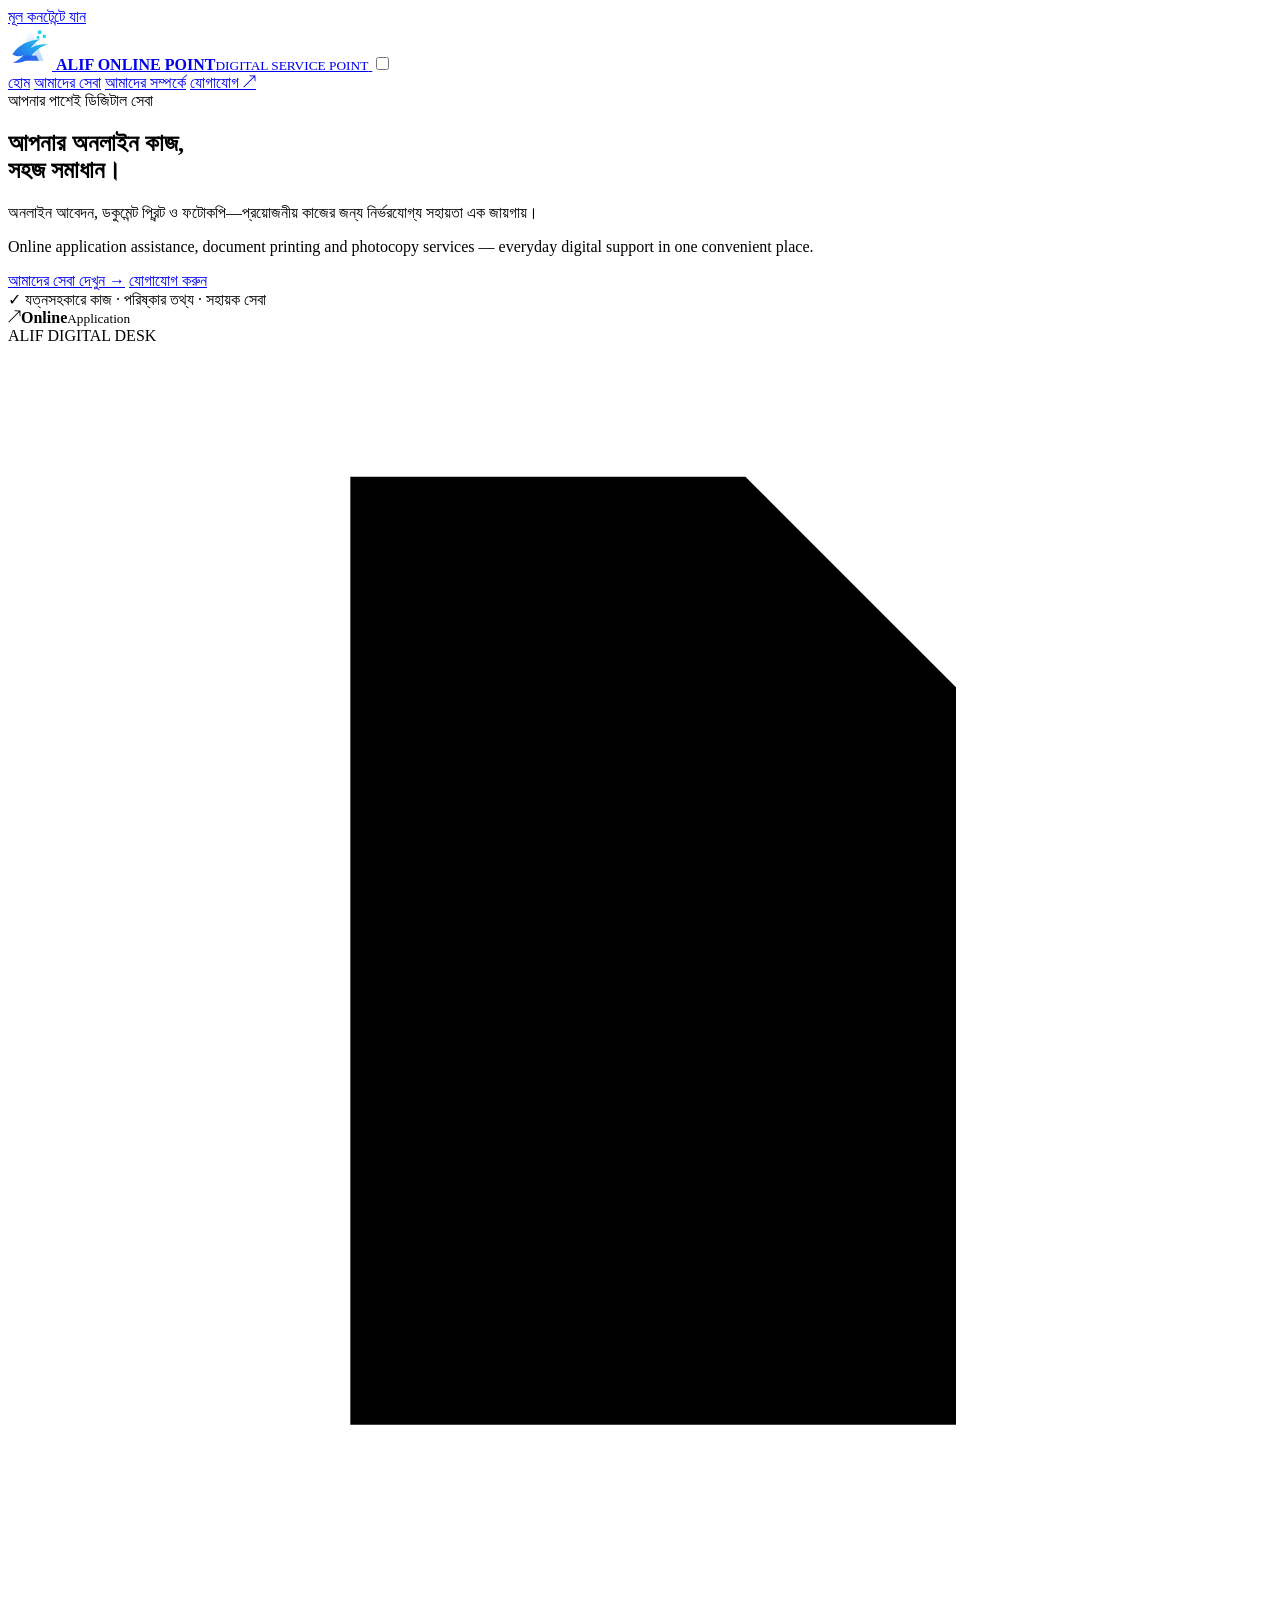
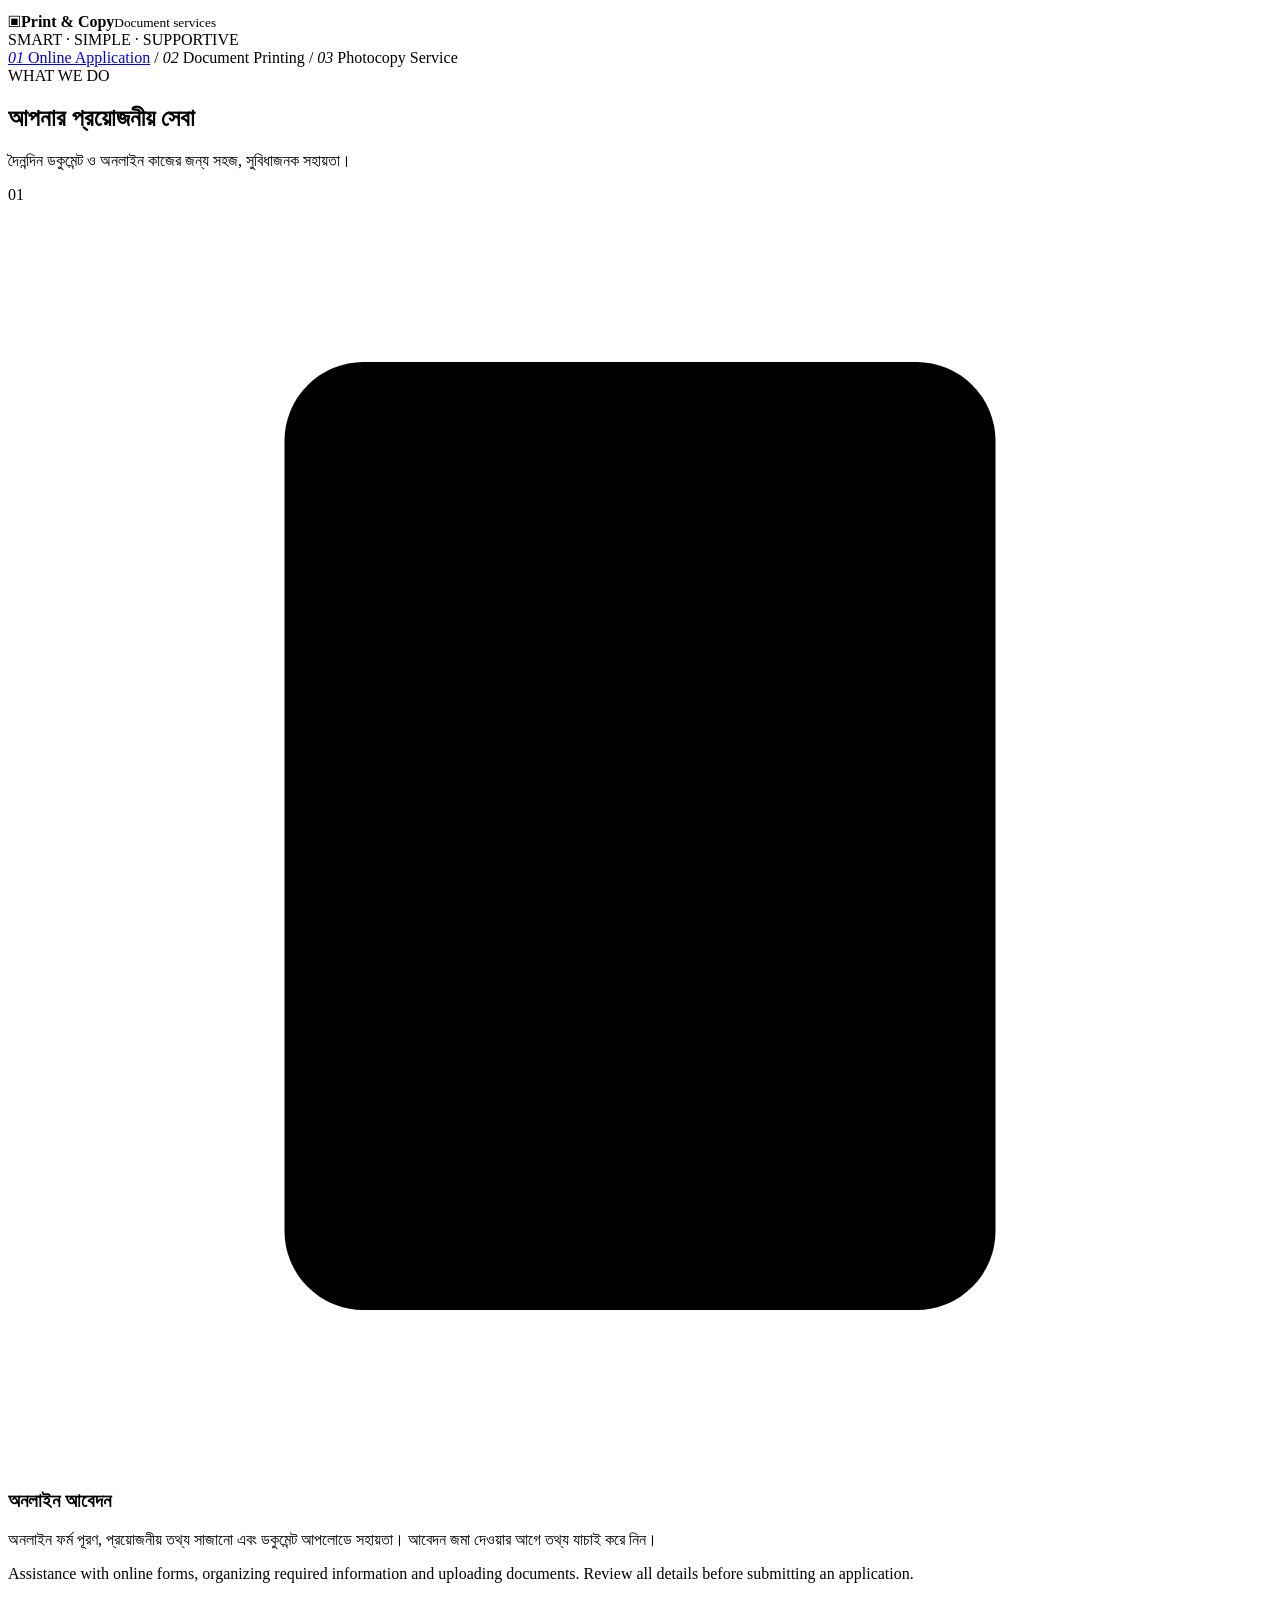
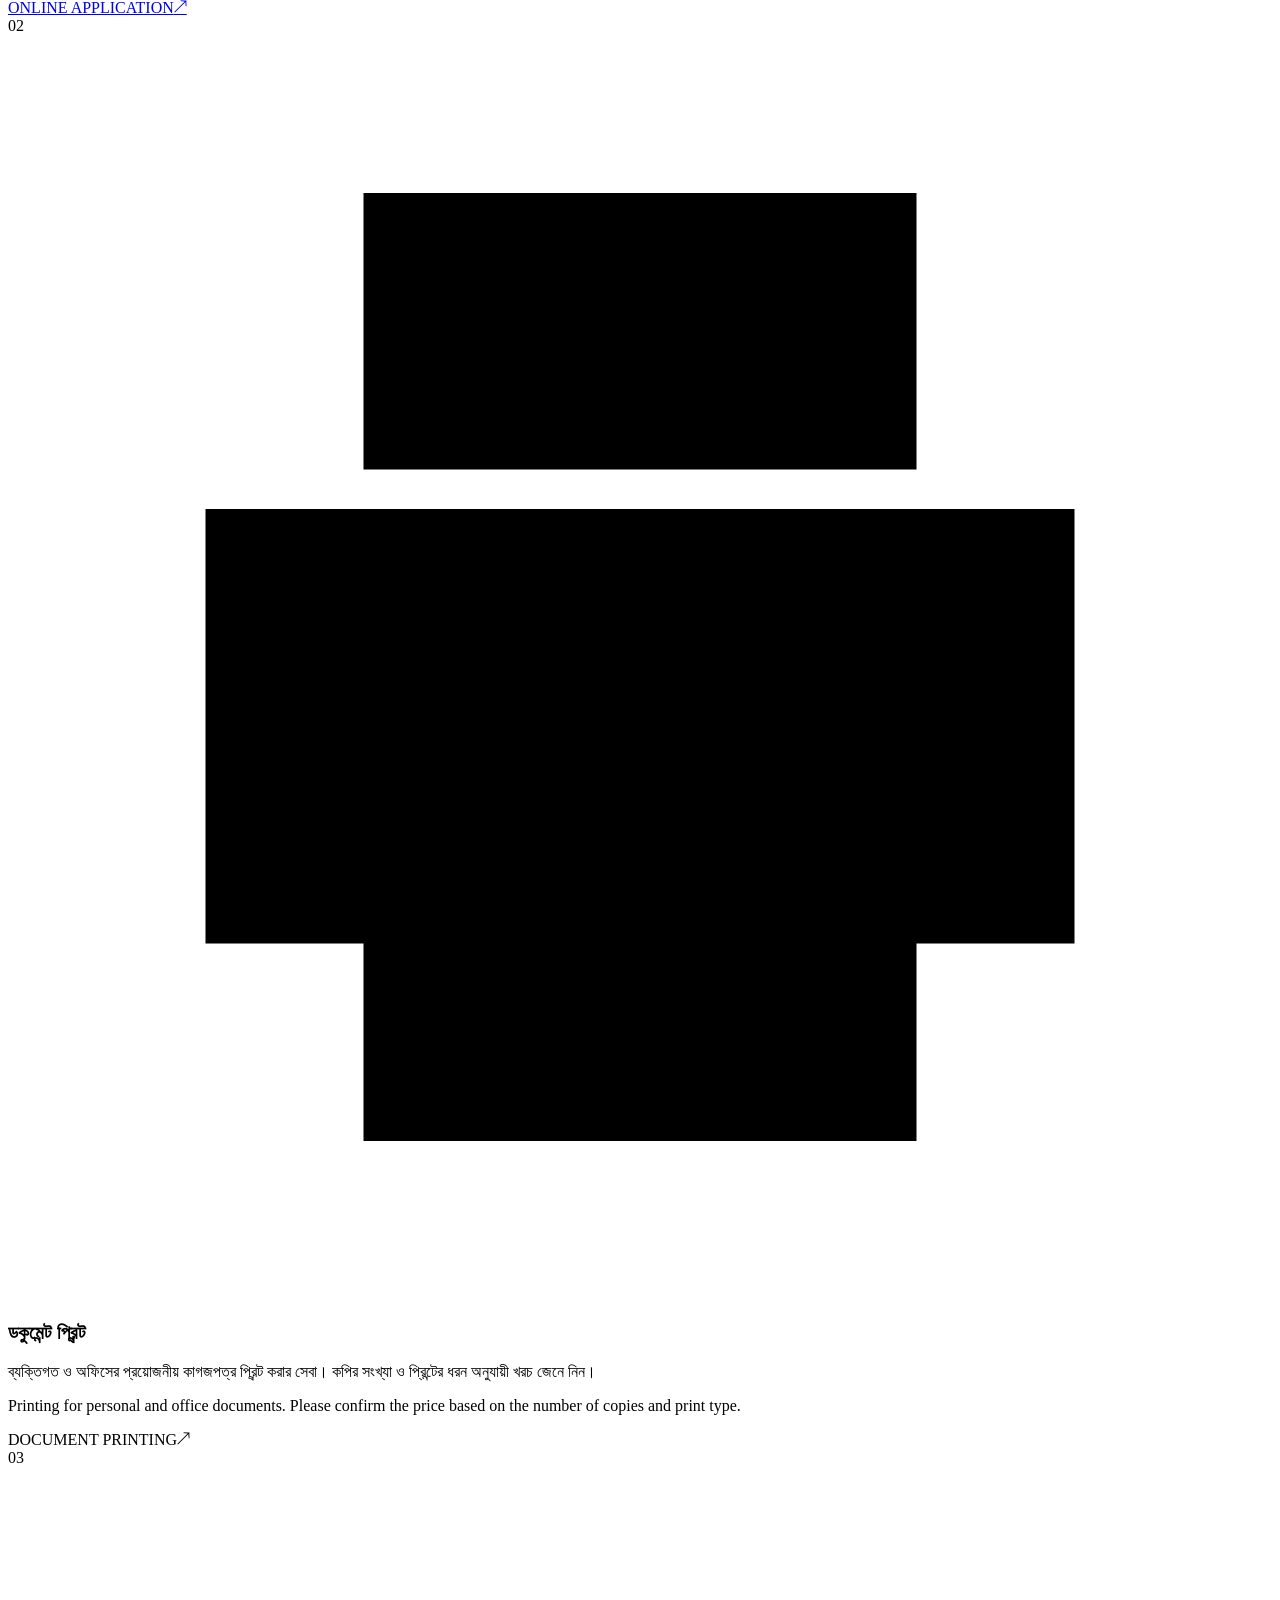
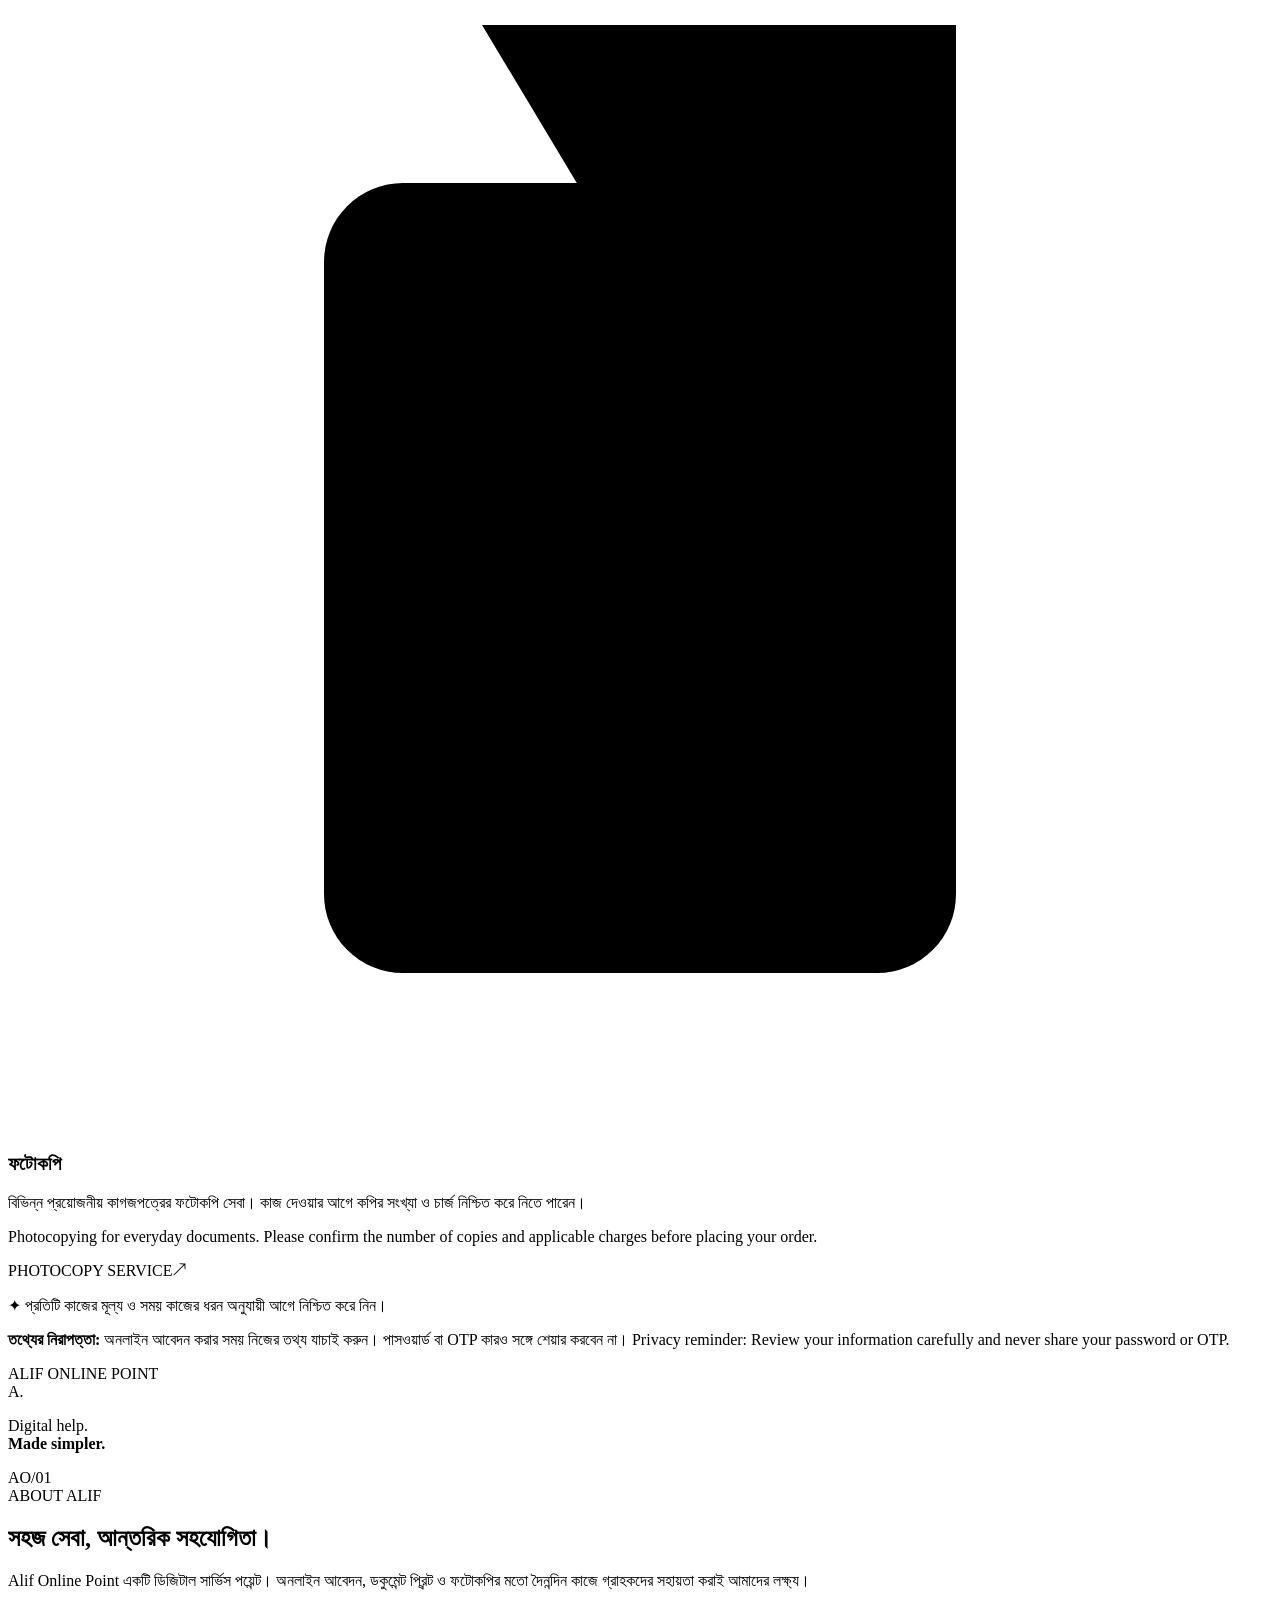
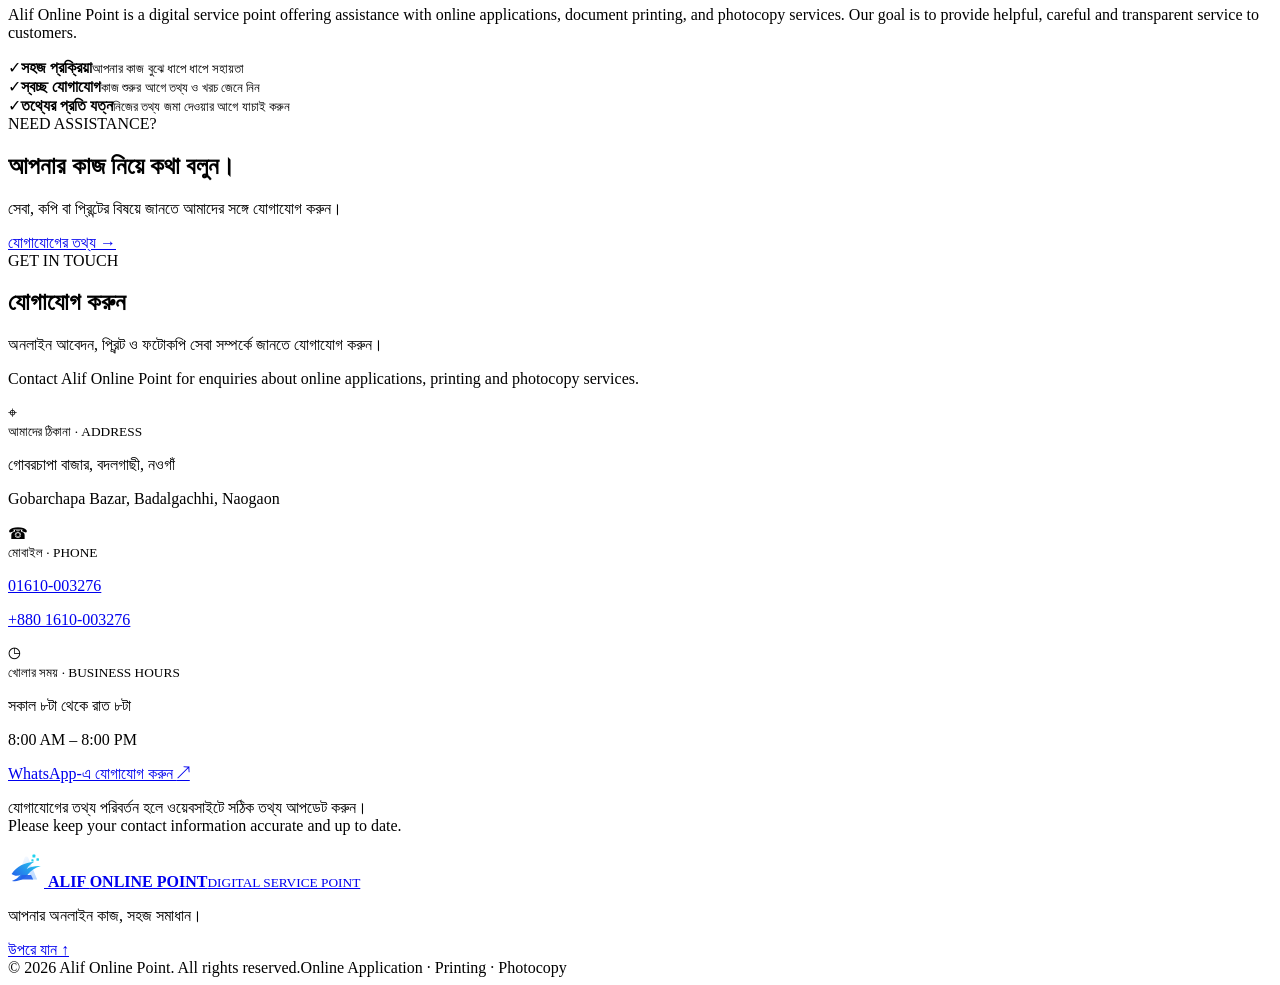
==== index.html @ 51ae9b9a "Add files via upload" ====
<!doctype html>
<html lang="bn">
<head>
  <meta charset="utf-8">
  <meta name="viewport" content="width=device-width, initial-scale=1">
  <meta name="description" content="Alif Online Point — অনলাইন আবেদন, ডকুমেন্ট প্রিন্ট ও ফটোকপি সেবা।">
  <meta name="theme-color" content="#080d18">
  <link rel="icon" href="logo.svg" type="image/svg+xml">
  <title>Alif Online Point | Digital Service Point</title>
  <link rel="preconnect" href="https://fonts.googleapis.com">
  <link rel="preconnect" href="https://fonts.gstatic.com" crossorigin>
  <link href="https://fonts.googleapis.com/css2?family=Inter:wght@400;500;600;700;800&family=Noto+Sans+Bengali:wght@400;500;600;700;800&display=swap" rel="stylesheet">
  <link rel="stylesheet" href="style.css">
</head>
<body>
  <a class="skip-link" href="#main">মূল কনটেন্টে যান</a>

  <header class="site-header">
    <div class="container nav-wrap">
     <a class="brand" href="#home" aria-label="Alif Online Point home">
        <img class="brand-logo" src="logo.svg" alt="" width="44" height="44">
        <span class="brand-copy"><strong>ALIF <span>ONLINE POINT</span></strong><small>DIGITAL SERVICE POINT</small></span>
      </a>

      <input class="menu-toggle" type="checkbox" id="menu-toggle" aria-label="মেনু খুলুন">
      <label class="menu-button" for="menu-toggle" aria-hidden="true"><span></span><span></span><span></span></label>

      <nav class="main-nav" aria-label="প্রধান নেভিগেশন">
        <a href="#home">হোম</a>
        <a href="#services">আমাদের সেবা</a>
        <a href="#about">আমাদের সম্পর্কে</a>
        <a class="nav-contact" href="#contact">যোগাযোগ <span aria-hidden="true">↗</span></a>
      </nav>
    </div>
  </header>

  <main id="main">
    <section class="hero section" id="home">
      <div class="hero-glow hero-glow-one" aria-hidden="true"></div>
      <div class="hero-glow hero-glow-two" aria-hidden="true"></div>
      <div class="container hero-grid">
        <div class="hero-copy">
          <div class="eyebrow"><span class="eyebrow-dot"></span> আপনার পাশেই ডিজিটাল সেবা</div>
          <h1>আপনার অনলাইন কাজ,<br><span>সহজ সমাধান।</span></h1>
          <p class="hero-lead">অনলাইন আবেদন, ডকুমেন্ট প্রিন্ট ও ফটোকপি—প্রয়োজনীয় কাজের জন্য নির্ভরযোগ্য সহায়তা এক জায়গায়।</p>
          <p class="hero-english">Online application assistance, document printing and photocopy services — everyday digital support in one convenient place.</p>
          <div class="hero-actions">
            <a class="button button-primary" href="#services">আমাদের সেবা দেখুন <span aria-hidden="true">→</span></a>
            <a class="button button-secondary" href="#contact">যোগাযোগ করুন</a>
          </div>
          <div class="hero-trust">
            <span class="trust-icon" aria-hidden="true">✓</span>
            <span>যত্নসহকারে কাজ · পরিষ্কার তথ্য · সহায়ক সেবা</span>
          </div>
        </div>

        <div class="hero-art" aria-label="ডিজিটাল সার্ভিসের অলংকারমূলক চিত্র">
          <div class="orbit orbit-one"></div><div class="orbit orbit-two"></div>
          <div class="floating-chip chip-top"><span class="chip-symbol">↗</span><span><b>Online</b><small>Application</small></span></div>
          <div class="service-window">
            <div class="window-top"><div class="window-dots"><i></i><i></i><i></i></div><span>ALIF DIGITAL DESK</span></div>
            <div class="window-body">
              <div class="window-icon"><svg viewBox="0 0 48 48" role="img" aria-label="ডকুমেন্ট আইকন"><path d="M13 5h15l8 8v28H13z"/><path d="M28 5v9h8M19 23h11M19 29h11M19 35h7"/></svg></div>
              <div class="skeleton skeleton-long"></div><div class="skeleton skeleton-mid"></div>
              <div class="window-row"><span></span><span></span><span></span></div>
              <div class="window-button"></div>
            </div>
          </div>
          <div class="floating-chip chip-bottom"><span class="printer-symbol" aria-hidden="true">▣</span><span><b>Print & Copy</b><small>Document services</small></span></div>
          <div class="art-caption"><span class="caption-line"></span><span>SMART · SIMPLE · SUPPORTIVE</span></div>
        </div>
      </div>
      <div class="hero-bottom-line" aria-hidden="true"></div>
    </section>

    <section class="service-strip" aria-label="সেবার সংক্ষিপ্ত তালিকা">
      <div class="container strip-inner">
        <a href="application.html" class="strip-link"><i>01</i> Online Application</a>
        <span class="strip-separator">/</span>
        <span><i>02</i> Document Printing</span>
        <span class="strip-separator">/</span>
        <span><i>03</i> Photocopy Service</span>
      </div>
    </section>

    <section class="section services-section" id="services">
      <div class="container">
        <div class="section-heading">
          <div><span class="section-kicker">WHAT WE DO</span><h2>আপনার প্রয়োজনীয় সেবা</h2></div>
          <p>দৈনন্দিন ডকুমেন্ট ও অনলাইন কাজের জন্য সহজ, সুবিধাজনক সহায়তা।</p>
        </div>
        <div class="service-cards">
          <article class="service-card">
            <div class="card-topline"><span class="service-number">01</span><span class="icon-box" aria-hidden="true"><svg viewBox="0 0 32 32"><rect x="7" y="4" width="18" height="24" rx="2"/><path d="M12 11h8M12 16h8M12 21h5"/></svg></span></div>
            <h3>অনলাইন আবেদন</h3>
            <p>অনলাইন ফর্ম পূরণ, প্রয়োজনীয় তথ্য সাজানো এবং ডকুমেন্ট আপলোডে সহায়তা। আবেদন জমা দেওয়ার আগে তথ্য যাচাই করে নিন।</p>
            <p class="service-en">Assistance with online forms, organizing required information and uploading documents. Review all details before submitting an application.</p>
            <a class="card-footer service-link" href="application.html" aria-label="অনলাইন আবেদন সহায়তার ফর্ম খুলুন"><span>ONLINE APPLICATION</span><span class="arrow">↗</span></a>
          </article>
          <article class="service-card featured-card">
            <div class="card-topline"><span class="service-number">02</span><span class="icon-box" aria-hidden="true"><svg viewBox="0 0 32 32"><path d="M9 11V4h14v7M9 23H5V12h22v11h-4"/><rect x="9" y="19" width="14" height="9"/><path d="M22 15h1"/></svg></span></div>
            <h3>ডকুমেন্ট প্রিন্ট</h3>
            <p>ব্যক্তিগত ও অফিসের প্রয়োজনীয় কাগজপত্র প্রিন্ট করার সেবা। কপির সংখ্যা ও প্রিন্টের ধরন অনুযায়ী খরচ জেনে নিন।</p>
            <p class="service-en">Printing for personal and office documents. Please confirm the price based on the number of copies and print type.</p>
            <div class="card-footer"><span>DOCUMENT PRINTING</span><span class="arrow">↗</span></div>
          </article>
          <article class="service-card">
            <div class="card-topline"><span class="service-number">03</span><span class="icon-box" aria-hidden="true"><svg viewBox="0 0 32 32"><rect x="8" y="8" width="16" height="20" rx="2"/><path d="M12 4h12v20M12 14h8M12 19h8M12 24h4"/></svg></span></div>
            <h3>ফটোকপি</h3>
            <p>বিভিন্ন প্রয়োজনীয় কাগজপত্রের ফটোকপি সেবা। কাজ দেওয়ার আগে কপির সংখ্যা ও চার্জ নিশ্চিত করে নিতে পারেন।</p>
            <p class="service-en">Photocopying for everyday documents. Please confirm the number of copies and applicable charges before placing your order.</p>
            <div class="card-footer"><span>PHOTOCOPY SERVICE</span><span class="arrow">↗</span></div>
          </article>
        </div>
        <p class="service-note"><span aria-hidden="true">✦</span> প্রতিটি কাজের মূল্য ও সময় কাজের ধরন অনুযায়ী আগে নিশ্চিত করে নিন।</p>
        <p class="privacy-note"><strong>তথ্যের নিরাপত্তা:</strong> অনলাইন আবেদন করার সময় নিজের তথ্য যাচাই করুন। পাসওয়ার্ড বা OTP কারও সঙ্গে শেয়ার করবেন না। <span>Privacy reminder: Review your information carefully and never share your password or OTP.</span></p>
      </div>
    </section>

    <section class="about-section section" id="about">
      <div class="container about-grid">
        <div class="about-visual">
          <div class="about-panel">
            <span class="panel-label">ALIF ONLINE POINT</span>
            <div class="big-monogram">A<span>.</span></div>
            <div class="panel-rule"></div>
            <p>Digital help.<br><strong>Made simpler.</strong></p>
            <div class="panel-corner" aria-hidden="true">AO/01</div>
          </div>
          <span class="visual-orb orb-a" aria-hidden="true"></span><span class="visual-orb orb-b" aria-hidden="true"></span>
        </div>
        <div class="about-copy">
          <span class="section-kicker">ABOUT ALIF</span>
          <h2>সহজ সেবা, আন্তরিক সহযোগিতা।</h2>
          <p>Alif Online Point একটি ডিজিটাল সার্ভিস পয়েন্ট। অনলাইন আবেদন, ডকুমেন্ট প্রিন্ট ও ফটোকপির মতো দৈনন্দিন কাজে গ্রাহকদের সহায়তা করাই আমাদের লক্ষ্য।</p>
          <p class="english-copy">Alif Online Point is a digital service point offering assistance with online applications, document printing, and photocopy services. Our goal is to provide helpful, careful and transparent service to customers.</p>
          <div class="value-list">
            <div><span class="check-mark">✓</span><span><b>সহজ প্রক্রিয়া</b><small>আপনার কাজ বুঝে ধাপে ধাপে সহায়তা</small></span></div>
            <div><span class="check-mark">✓</span><span><b>স্বচ্ছ যোগাযোগ</b><small>কাজ শুরুর আগে তথ্য ও খরচ জেনে নিন</small></span></div>
            <div><span class="check-mark">✓</span><span><b>তথ্যের প্রতি যত্ন</b><small>নিজের তথ্য জমা দেওয়ার আগে যাচাই করুন</small></span></div>
          </div>
        </div>
      </div>
    </section>

    <section class="cta-section">
      <div class="container cta-panel">
        <div class="cta-glow" aria-hidden="true"></div>
        <div><span class="section-kicker">NEED ASSISTANCE?</span><h2>আপনার কাজ নিয়ে কথা বলুন।</h2><p>সেবা, কপি বা প্রিন্টের বিষয়ে জানতে আমাদের সঙ্গে যোগাযোগ করুন।</p></div>
        <a class="button button-primary" href="#contact">যোগাযোগের তথ্য <span aria-hidden="true">→</span></a>
      </div>
    </section>

    <section class="section contact-section" id="contact">
      <div class="container contact-grid">
        <div class="contact-intro"><span class="section-kicker">GET IN TOUCH</span><h2>যোগাযোগ করুন</h2><p>অনলাইন আবেদন, প্রিন্ট ও ফটোকপি সেবা সম্পর্কে জানতে যোগাযোগ করুন।</p><p class="english-copy">Contact Alif Online Point for enquiries about online applications, printing and photocopy services.</p><div class="contact-accent"></div></div>
        <div class="contact-details">
          <div class="contact-item"><span class="contact-icon" aria-hidden="true">⌖</span><div><small>আমাদের ঠিকানা · ADDRESS</small><p>গোবরচাপা বাজার, বদলগাছী, নওগাঁ</p><p class="contact-item-en">Gobarchapa Bazar, Badalgachhi, Naogaon</p></div></div>
          <div class="contact-item"><span class="contact-icon" aria-hidden="true">☎</span><div><small>মোবাইল · PHONE</small><p><a href="tel:+8801610003276">01610-003276</a></p><p class="contact-item-en"><a href="tel:+8801610003276">+880 1610-003276</a></p></div></div>
          <div class="contact-item"><span class="contact-icon" aria-hidden="true">◷</span><div><small>খোলার সময় · BUSINESS HOURS</small><p>সকাল ৮টা থেকে রাত ৮টা</p><p class="contact-item-en">8:00 AM – 8:00 PM</p></div></div>
          <a class="button button-primary contact-whatsapp" href="https://wa.me/8801610003276" target="_blank" rel="noopener noreferrer">WhatsApp-এ যোগাযোগ করুন <span aria-hidden="true">↗</span></a>
          <p class="contact-hint">যোগাযোগের তথ্য পরিবর্তন হলে ওয়েবসাইটে সঠিক তথ্য আপডেট করুন।<br>Please keep your contact information accurate and up to date.</p>
        </div>
      </div>
    </section>
  </main>

  <footer class="site-footer">
    <div class="container footer-main">
      <a class="brand footer-brand" href="#home" aria-label="Alif Online Point home">
        <img class="brand-logo" src="logo.svg" alt="" width="36" height="36">
        <span class="brand-copy"><strong>ALIF <span>ONLINE POINT</span></strong><small>DIGITAL SERVICE POINT</small></span>
      </a>
      <p>আপনার অনলাইন কাজ, সহজ সমাধান।</p>
      <a class="back-top" href="#home">উপরে যান ↑</a>
    </div>
    <div class="container footer-bottom"><span>© <span id="year">2026</span> Alif Online Point. All rights reserved.</span><span>Online Application · Printing · Photocopy</span></div>
  </footer>
  <script>document.getElementById("year").textContent = new Date().getFullYear();</script>
</body>
</html>
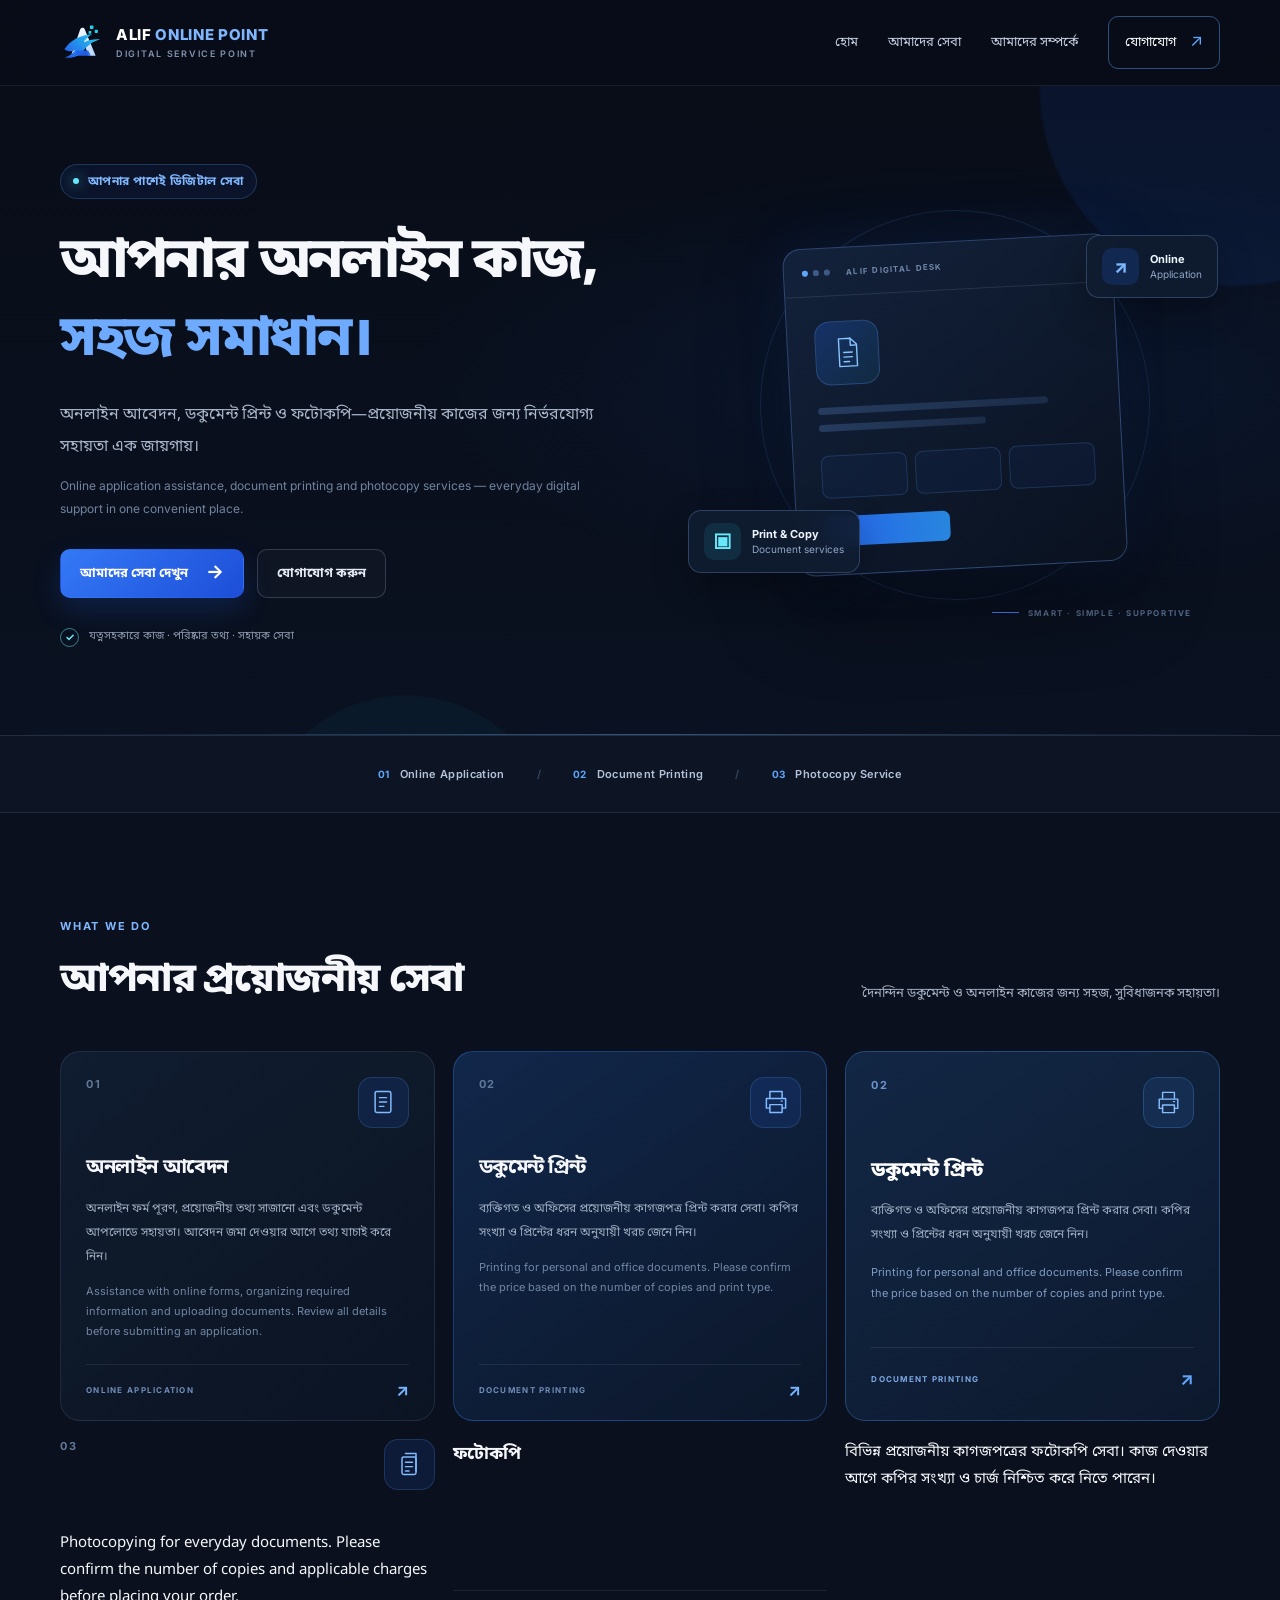
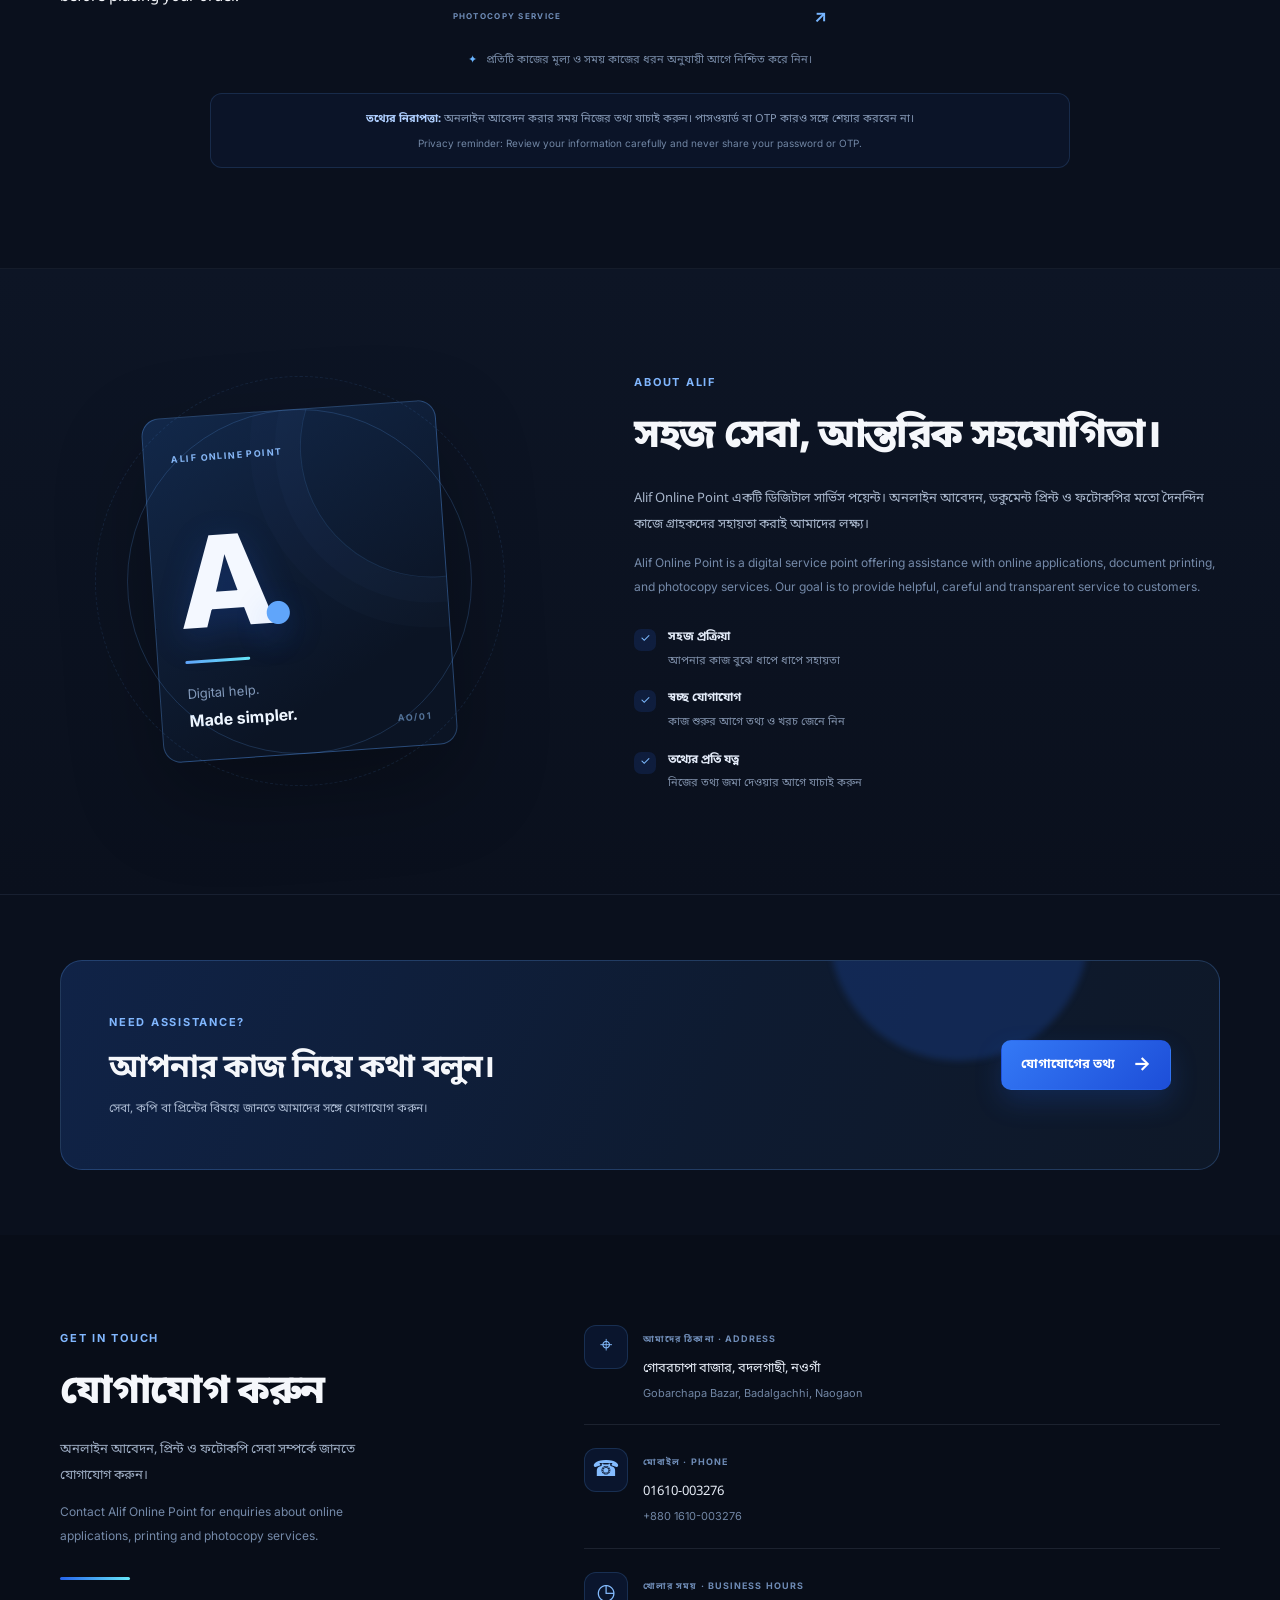
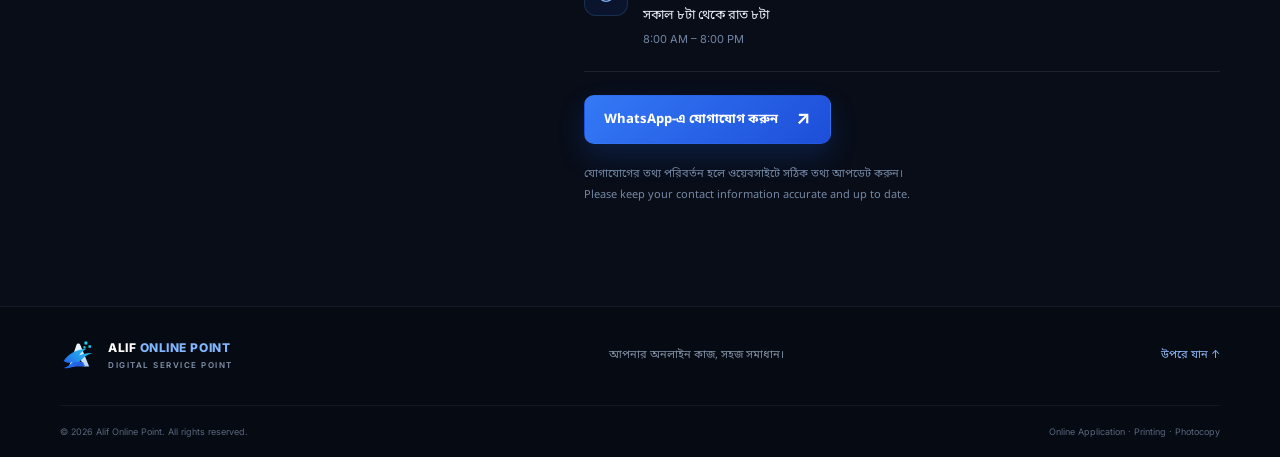
==== commit c4679c03: "Update index.html" ====
--- a/index.html
+++ b/index.html
@@ -104,7 +104,43 @@
             <p class="service-en">Printing for personal and office documents. Please confirm the price based on the number of copies and print type.</p>
             <div class="card-footer"><span>DOCUMENT PRINTING</span><span class="arrow">↗</span></div>
           </article>
-          <article class="service-card">
+          <!-- Document Printing Card -->
+<article class="printing-card">
+
+  <div class="printing-card-top">
+    <span class="printing-number">02</span>
+
+    <span class="printing-icon" aria-hidden="true">
+      <svg viewBox="0 0 32 32">
+        <path d="M9 11V4h14v7"></path>
+        <path d="M9 23H5V12h22v11h-4"></path>
+        <rect x="9" y="19" width="14" height="9"></rect>
+        <path d="M22 15h1"></path>
+      </svg>
+    </span>
+  </div>
+
+  <div class="printing-card-content">
+    <h3>ডকুমেন্ট প্রিন্ট</h3>
+
+    <p class="printing-bangla">
+      ব্যক্তিগত ও অফিসের প্রয়োজনীয় কাগজপত্র প্রিন্ট করার
+      সেবা। কপির সংখ্যা ও প্রিন্টের ধরন অনুযায়ী খরচ জেনে নিন।
+    </p>
+
+    <p class="printing-english">
+      Printing for personal and office documents.
+      Please confirm the price based on the number
+      of copies and print type.
+    </p>
+  </div>
+
+  <a class="printing-card-footer" href="#contact">
+    <span>DOCUMENT PRINTING</span>
+    <span class="printing-arrow" aria-hidden="true">↗</span>
+  </a>
+
+</article>
             <div class="card-topline"><span class="service-number">03</span><span class="icon-box" aria-hidden="true"><svg viewBox="0 0 32 32"><rect x="8" y="8" width="16" height="20" rx="2"/><path d="M12 4h12v20M12 14h8M12 19h8M12 24h4"/></svg></span></div>
             <h3>ফটোকপি</h3>
             <p>বিভিন্ন প্রয়োজনীয় কাগজপত্রের ফটোকপি সেবা। কাজ দেওয়ার আগে কপির সংখ্যা ও চার্জ নিশ্চিত করে নিতে পারেন।</p>
@@ -178,4 +214,4 @@
   </footer>
   <script>document.getElementById("year").textContent = new Date().getFullYear();</script>
 </body>
-</html>+</html>
--- a/style.css
+++ b/style.css
@@ -0,0 +1,423 @@
+:root {
+  --bg: #080d18;
+  --bg-soft: #0d1525;
+  --panel: #101b2e;
+  --panel-light: #13213a;
+  --blue: #2563eb;
+  --blue-light: #60a5fa;
+  --cyan: #67e8f9;
+  --text: #f5f7fb;
+  --muted: #a7b2c6;
+  --line: rgba(148, 163, 184, .17);
+  --font: "Noto Sans Bengali", Inter, system-ui, sans-serif;
+  --radius: 20px;
+}
+
+* { box-sizing: border-box; }
+html { scroll-behavior: smooth; scroll-padding-top: 90px; }
+body { margin: 0; background: var(--bg); color: var(--text); font-family: var(--font); font-size: 15px; line-height: 1.8; -webkit-font-smoothing: antialiased; }
+a { color: inherit; text-decoration: none; }
+button, input { font: inherit; }
+svg { display: block; }
+.container { width: min(1160px, calc(100% - 44px)); margin-inline: auto; }
+.section { padding: 100px 0; }
+.skip-link { position: absolute; left: 12px; top: -50px; z-index: 1000; background: white; color: #111; padding: 8px 12px; border-radius: 8px; }
+.skip-link:focus { top: 12px; }
+
+.site-header { height: 86px; position: sticky; top: 0; z-index: 100; background: rgba(8, 13, 24, .88); backdrop-filter: blur(18px); border-bottom: 1px solid rgba(148, 163, 184, .12); }
+.nav-wrap { height: 100%; display: flex; align-items: center; justify-content: space-between; gap: 25px; }
+.brand { display: inline-flex; align-items: center; gap: 12px; min-width: 0; }
+.brand-mark { width: 43px; height: 43px; border-radius: 13px; display: grid; place-items: center; position: relative; overflow: hidden; background: linear-gradient(145deg, #3b82f6, #1743a8); box-shadow: 0 8px 25px rgba(37, 99, 235, .25); flex: 0 0 auto; }
+.brand-mark span { font: 800 27px/1 Inter, sans-serif; color: white; transform: translateY(-1px); }
+.brand-mark i { position: absolute; width: 34px; height: 3px; background: #8fe9ff; right: -8px; bottom: 9px; transform: rotate(-48deg); }
+.brand-copy { display: grid; line-height: 1.2; gap: 5px; }
+.brand-copy strong { font: 800 15px/1.2 Inter, var(--font); letter-spacing: .045em; color: #fff; white-space: nowrap; }
+.brand-copy strong span { color: #80b7ff; }
+.brand-copy small { color: #8393ad; font: 600 9px/1.2 Inter, sans-serif; letter-spacing: .19em; }
+.main-nav { display: flex; align-items: center; gap: 30px; color: #c5cfdf; font-size: 13px; }
+.main-nav > a:not(.nav-contact) { transition: color .2s ease; }
+.main-nav > a:not(.nav-contact):hover { color: white; }
+.nav-contact { display: inline-flex; align-items: center; gap: 14px; padding: 10px 16px; border: 1px solid rgba(96, 165, 250, .45); border-radius: 10px; color: #fff; transition: background .2s, border-color .2s; }
+.nav-contact:hover { background: rgba(37, 99, 235, .18); border-color: var(--blue-light); }
+.nav-contact span { color: var(--blue-light); font-size: 17px; }
+.menu-toggle, .menu-button { display: none; }
+
+.hero { min-height: 620px; display: flex; align-items: center; position: relative; isolation: isolate; overflow: hidden; padding: 78px 0 88px; background: radial-gradient(ellipse at 78% 45%, rgba(18, 55, 117, .22), transparent 42%), linear-gradient(180deg, #080d18 0%, #0a1120 100%); }
+.hero-grid { display: grid; grid-template-columns: 1.02fr .98fr; align-items: center; gap: 62px; position: relative; z-index: 1; }
+.hero-copy { max-width: 590px; }
+.eyebrow, .section-kicker { display: inline-flex; align-items: center; gap: 9px; color: #81b7ff; font: 700 11px/1.4 Inter, var(--font); letter-spacing: .16em; text-transform: uppercase; }
+.eyebrow { padding: 8px 12px; border-radius: 100px; border: 1px solid rgba(96, 165, 250, .24); background: rgba(37, 99, 235, .08); letter-spacing: .035em; font-size: 12px; }
+.eyebrow-dot { display: inline-block; width: 6px; height: 6px; background: #67e8f9; border-radius: 50%; box-shadow: 0 0 14px rgba(103, 232, 249, .9); }
+h1, h2, h3, p { margin-top: 0; }
+.hero h1 { margin: 25px 0 20px; font-size: clamp(37px, 4.4vw, 59px); line-height: 1.38; letter-spacing: -.04em; font-weight: 800; }
+.hero h1 span { color: #6eabff; }
+.hero-lead { max-width: 560px; font-size: 16px; color: #aab6ca; line-height: 2; margin-bottom: 12px; }
+.hero-english { max-width: 545px; margin: 0 0 28px; color: #71839f; font: 12px/1.9 Inter, var(--font); }
+.hero-actions { display: flex; align-items: center; gap: 13px; flex-wrap: wrap; }
+.button { min-height: 49px; display: inline-flex; align-items: center; justify-content: center; gap: 18px; padding: 12px 19px; border-radius: 10px; font-size: 13px; font-weight: 700; border: 1px solid transparent; transition: transform .2s ease, background .2s ease, border-color .2s ease; }
+.button:hover { transform: translateY(-2px); }
+.button-primary { color: #fff; background: linear-gradient(135deg, #3479f6, #1d4ed8); box-shadow: 0 12px 28px rgba(37, 99, 235, .2); }
+.button-primary:hover { background: linear-gradient(135deg, #4b8cff, #2563eb); }
+.button-primary span { font-size: 19px; line-height: 1; }
+.button-secondary { border-color: rgba(148, 163, 184, .28); background: rgba(255, 255, 255, .025); color: #e5eaf4; }
+.button-secondary:hover { border-color: rgba(96, 165, 250, .65); background: rgba(37, 99, 235, .08); }
+.hero-trust { margin-top: 29px; display: flex; align-items: center; gap: 10px; color: #8e9bb0; font-size: 11px; }
+.trust-icon { display: grid; place-items: center; width: 19px; height: 19px; border: 1px solid rgba(103, 232, 249, .5); border-radius: 50%; color: #67e8f9; font: 700 11px Inter, sans-serif; }
+.hero-glow { position: absolute; z-index: -1; border-radius: 50%; filter: blur(1px); pointer-events: none; }
+.hero-glow-one { width: 390px; height: 390px; right: -150px; top: -190px; background: rgba(37, 99, 235, .1); }
+.hero-glow-two { width: 300px; height: 300px; left: 20%; bottom: -260px; background: rgba(34, 211, 238, .045); }
+
+.hero-art { height: 425px; max-width: 530px; width: 100%; justify-self: end; position: relative; display: grid; place-items: center; }
+.orbit { position: absolute; border-radius: 50%; border: 1px solid rgba(96, 165, 250, .14); transform: rotate(-24deg); }
+.orbit-one { width: 390px; height: 390px; }
+.orbit-two { width: 320px; height: 320px; border-style: dashed; border-color: rgba(103, 232, 249, .15); }
+.service-window { position: relative; z-index: 2; width: min(330px, 74%); overflow: hidden; background: linear-gradient(145deg, rgba(19, 34, 60, .98), rgba(10, 18, 32, .98)); border: 1px solid rgba(115, 166, 255, .32); border-radius: 18px; box-shadow: 0 35px 85px rgba(0, 0, 0, .35), 0 0 55px rgba(37, 99, 235, .1); transform: rotate(-3deg); }
+.window-top { height: 48px; display: flex; align-items: center; gap: 16px; padding: 0 18px; border-bottom: 1px solid var(--line); color: #6f87aa; font: 700 8px Inter, sans-serif; letter-spacing: .16em; }
+.window-dots { display: flex; gap: 5px; }
+.window-dots i { display: block; width: 6px; height: 6px; background: #3e5b87; border-radius: 50%; }
+.window-dots i:first-child { background: #60a5fa; }
+.window-body { padding: 25px 27px 28px; }
+.window-icon { height: 64px; width: 64px; display: grid; place-items: center; border-radius: 15px; background: linear-gradient(135deg, rgba(37, 99, 235, .28), rgba(34, 211, 238, .08)); border: 1px solid rgba(96, 165, 250, .25); margin-bottom: 22px; }
+.window-icon svg { width: 37px; fill: none; stroke: #87c5ff; stroke-linecap: round; stroke-linejoin: round; stroke-width: 1.8; }
+.skeleton { height: 7px; background: linear-gradient(90deg, #263c5f, #1b2c47); border-radius: 12px; margin-bottom: 10px; }
+.skeleton-long { width: 84%; }.skeleton-mid { width: 61%; }
+.window-row { display: flex; gap: 8px; margin-top: 24px; }
+.window-row span { width: 32%; height: 43px; border: 1px solid rgba(96, 165, 250, .19); border-radius: 8px; background: rgba(37, 99, 235, .06); }
+.window-button { margin-top: 18px; height: 30px; width: 46%; border-radius: 7px; background: linear-gradient(90deg, #2563eb, #2786de); }
+.floating-chip { position: absolute; z-index: 3; display: flex; align-items: center; gap: 11px; padding: 12px 15px; border-radius: 13px; border: 1px solid rgba(125, 166, 234, .28); background: rgba(16, 28, 48, .91); backdrop-filter: blur(12px); box-shadow: 0 15px 36px rgba(0, 0, 0, .25); }
+.floating-chip b, .floating-chip small { display: block; }
+.floating-chip b { color: #edf5ff; font: 700 11px/1.5 Inter, sans-serif; }
+.floating-chip small { color: #91a6c7; font: 10px/1.5 Inter, sans-serif; }
+.chip-top { top: 42px; right: 2px; }.chip-bottom { bottom: 45px; left: -2px; }
+.chip-symbol, .printer-symbol { display: grid; place-items: center; width: 37px; height: 37px; border-radius: 10px; background: rgba(37, 99, 235, .18); color: #7cb8ff; font: 800 18px Inter, sans-serif; }
+.printer-symbol { color: #68e8f9; background: rgba(34, 211, 238, .1); font-size: 21px; }
+.art-caption { position: absolute; bottom: 0; right: 28px; display: flex; align-items: center; gap: 9px; color: #546987; font: 700 8px Inter, sans-serif; letter-spacing: .2em; }
+.caption-line { width: 27px; height: 1px; background: #367fe7; }
+.hero-bottom-line { position: absolute; bottom: 0; width: 100%; height: 1px; background: linear-gradient(90deg, transparent, rgba(96, 165, 250, .45), transparent); }
+
+.service-strip { background: #0d1525; border-bottom: 1px solid var(--line); border-top: 1px solid var(--line); }
+.strip-inner { min-height: 76px; display: flex; align-items: center; justify-content: center; gap: 32px; flex-wrap: wrap; color: #b4c2d8; font: 600 11px Inter, var(--font); letter-spacing: .03em; }
+.strip-inner span:not(.strip-separator) { display: inline-flex; align-items: center; gap: 10px; }
+.strip-inner i { color: #60a5fa; font: 700 10px Inter, sans-serif; }
+.strip-separator { color: #354761; }
+
+.services-section { background: #0a101d; }
+.section-heading { display: flex; align-items: end; justify-content: space-between; gap: 35px; margin-bottom: 41px; }
+.section-heading h2, .about-copy h2, .contact-intro h2 { font-size: clamp(28px, 3.2vw, 40px); line-height: 1.45; letter-spacing: -.035em; margin: 12px 0 0; font-weight: 800; }
+.section-heading > p { max-width: 380px; color: var(--muted); margin: 0 0 5px; font-size: 13px; }
+.service-cards { display: grid; grid-template-columns: repeat(3, 1fr); gap: 18px; }
+.service-card { min-height: 326px; display: flex; flex-direction: column; padding: 25px 25px 20px; border: 1px solid rgba(148, 163, 184, .15); border-radius: var(--radius); background: linear-gradient(145deg, rgba(17, 29, 49, .92), rgba(12, 21, 36, .96)); transition: transform .25s ease, border-color .25s ease, box-shadow .25s ease; }
+.service-card:hover { transform: translateY(-5px); border-color: rgba(96, 165, 250, .45); box-shadow: 0 20px 45px rgba(0, 0, 0, .16); }
+.featured-card { background: linear-gradient(145deg, rgba(22, 54, 103, .62), rgba(12, 23, 42, .98)); border-color: rgba(59, 130, 246, .35); }
+.card-topline { display: flex; align-items: flex-start; justify-content: space-between; margin-bottom: 22px; }
+.service-number { color: #617897; font: 700 11px Inter, sans-serif; letter-spacing: .15em; }
+.icon-box { width: 51px; height: 51px; display: grid; place-items: center; border-radius: 14px; background: rgba(37, 99, 235, .14); border: 1px solid rgba(96, 165, 250, .19); }
+.icon-box svg { width: 28px; fill: none; stroke: #81bbff; stroke-width: 1.7; stroke-linecap: round; stroke-linejoin: round; }
+.service-card h3 { font-size: 20px; margin: 0 0 11px; letter-spacing: -.02em; }
+.service-card p { font-size: 12px; color: #9eacc1; line-height: 2; margin-bottom: 13px; }
+.service-card .service-en { color: #7186a4; font: 11px/1.8 Inter, var(--font); margin-top: 0; margin-bottom: 21px; }
+.card-footer { margin-top: auto; display: flex; align-items: center; justify-content: space-between; padding-top: 15px; border-top: 1px solid rgba(148, 163, 184, .12); color: #6f8db8; font: 700 8px Inter, sans-serif; letter-spacing: .16em; }
+.arrow { color: #77b5ff; font-size: 17px; letter-spacing: normal; }
+.service-note { margin: 25px 0 0; text-align: center; color: #788ba7; font-size: 11px; }
+.service-note span { color: #69b4ff; margin-right: 6px; }
+.privacy-note { max-width: 860px; margin: 22px auto 0; padding: 15px 18px; border: 1px solid rgba(96, 165, 250, .16); border-radius: 12px; background: rgba(37, 99, 235, .055); color: #879ab7; font-size: 11px; line-height: 1.9; text-align: center; }
+.privacy-note strong { color: #afcfff; }
+.privacy-note span { display: block; margin-top: 4px; color: #7186a4; font: 10px/1.8 Inter, var(--font); }
+
+.about-section { background: linear-gradient(180deg, #0d1525, #0a101d); border-top: 1px solid rgba(148, 163, 184, .08); border-bottom: 1px solid rgba(148, 163, 184, .08); }
+.about-grid { display: grid; grid-template-columns: .9fr 1.1fr; align-items: center; gap: 95px; }
+.about-visual { min-height: 425px; position: relative; display: grid; place-items: center; }
+.about-panel { width: 295px; height: 345px; position: relative; overflow: hidden; padding: 27px; border-radius: 18px; border: 1px solid rgba(96, 165, 250, .32); background: linear-gradient(150deg, #12284a, #0b1424 75%); box-shadow: 0 35px 90px rgba(0, 0, 0, .28); transform: rotate(-4deg); }
+.about-panel::before { content: ""; position: absolute; width: 260px; height: 260px; border: 1px solid rgba(96, 165, 250, .15); border-radius: 50%; right: -125px; top: -85px; box-shadow: 0 0 0 25px rgba(96, 165, 250, .025), 0 0 0 50px rgba(96, 165, 250, .02); }
+.panel-label { position: relative; color: #87b8f8; font: 700 9px Inter, sans-serif; letter-spacing: .16em; }
+.big-monogram { position: relative; margin-top: 52px; font: 800 126px/.95 Inter, sans-serif; letter-spacing: -.1em; color: #f4f8ff; text-shadow: 0 10px 35px rgba(37, 99, 235, .25); }
+.big-monogram span { color: #60a5fa; }
+.panel-rule { width: 65px; height: 3px; margin-top: 17px; background: linear-gradient(90deg, #60a5fa, #67e8f9); border-radius: 5px; }
+.about-panel p { position: relative; margin-top: 18px; color: #8299ba; font: 13px/1.9 Inter, sans-serif; }
+.about-panel p strong { color: #eef6ff; font-size: 16px; }
+.panel-corner { position: absolute; right: 24px; bottom: 23px; color: #547398; font: 700 9px Inter, sans-serif; letter-spacing: .14em; }
+.visual-orb { position: absolute; border-radius: 50%; border: 1px solid rgba(96, 165, 250, .2); }
+.orb-a { width: 345px; height: 345px; }
+.orb-b { width: 410px; height: 410px; border-style: dashed; border-color: rgba(96, 165, 250, .11); }
+.about-copy h2 { max-width: 560px; margin-bottom: 20px; }
+.about-copy > p { color: #a7b5ca; line-height: 2.05; font-size: 13px; }
+.about-copy .english-copy { color: #7489a8; font: 12px/2 Inter, var(--font); margin-top: -1px; }
+.value-list { margin-top: 28px; display: grid; gap: 17px; }
+.value-list > div { display: flex; align-items: flex-start; gap: 12px; }
+.check-mark { width: 22px; height: 22px; margin-top: 2px; flex: 0 0 auto; display: grid; place-items: center; border-radius: 7px; color: #7dbaff; background: rgba(37, 99, 235, .15); font-size: 12px; }
+.value-list b, .value-list small { display: block; }
+.value-list b { font-size: 12px; color: #e3ebf8; font-weight: 700; }
+.value-list small { font-size: 11px; color: #8091ab; margin-top: 3px; }
+
+.cta-section { background: #0a101d; padding: 65px 0; }
+.cta-panel { min-height: 210px; position: relative; overflow: hidden; display: flex; align-items: center; justify-content: space-between; gap: 30px; padding: 43px 48px; border: 1px solid rgba(96, 165, 250, .24); border-radius: 22px; background: linear-gradient(112deg, #102347 0%, #0e1b31 56%, #0e1828 100%); }
+.cta-glow { position: absolute; width: 260px; height: 260px; right: 130px; top: -160px; border-radius: 50%; background: rgba(37, 99, 235, .2); filter: blur(3px); }
+.cta-panel > div:not(.cta-glow), .cta-panel > a { position: relative; }
+.cta-panel h2 { font-size: clamp(23px, 3vw, 32px); line-height: 1.5; margin: 9px 0 6px; letter-spacing: -.03em; }
+.cta-panel p { color: #a7b6ce; margin: 0; font-size: 12px; }
+.cta-panel .button { flex: 0 0 auto; }
+
+.contact-section { background: #080d18; padding: 90px 0 100px; }
+.contact-grid { display: grid; grid-template-columns: .8fr 1.2fr; gap: 100px; }
+.contact-intro h2 { margin-bottom: 15px; }
+.contact-intro p { max-width: 340px; font-size: 13px; color: #9baac0; line-height: 2; }
+.contact-accent { width: 70px; height: 3px; margin-top: 29px; border-radius: 3px; background: linear-gradient(90deg, #2563eb, #67e8f9); }
+.contact-details { display: grid; gap: 23px; }
+.contact-item { display: flex; align-items: flex-start; gap: 15px; padding-bottom: 21px; border-bottom: 1px solid rgba(148, 163, 184, .14); }
+.contact-icon { width: 44px; height: 44px; display: grid; place-items: center; border: 1px solid rgba(96, 165, 250, .18); border-radius: 12px; background: rgba(37, 99, 235, .1); color: #84bcff; font-size: 22px; flex: 0 0 auto; }
+.contact-item small { font: 700 9px Inter, var(--font); letter-spacing: .12em; color: #6e8bb5; }
+.contact-item p { margin: 5px 0 0; color: #e5ebf5; font-size: 13px; overflow-wrap: anywhere; }
+.contact-item .contact-item-en { color: #7186a4; font: 11px/1.8 Inter, var(--font); margin-top: 3px; }
+.contact-hint { color: #7588a4; font-size: 11px; line-height: 1.9; margin: -3px 0 0; }
+.contact-intro .english-copy { color: #7489a8; font: 12px/2 Inter, var(--font); margin-top: -2px; }
+
+.site-footer { background: #060a12; border-top: 1px solid rgba(148, 163, 184, .12); }
+.footer-main { min-height: 98px; display: flex; align-items: center; justify-content: space-between; gap: 22px; }
+.footer-brand .brand-mark { width: 36px; height: 36px; border-radius: 10px; }
+.footer-brand .brand-mark span { font-size: 23px; }
+.footer-brand .brand-copy strong { font-size: 12px; }
+.footer-brand .brand-copy small { font-size: 8px; }
+.footer-main > p { color: #8391a7; font-size: 11px; margin: 0; }
+.back-top { color: #8dbdff; font-size: 11px; }
+.footer-bottom { min-height: 52px; display: flex; align-items: center; justify-content: space-between; gap: 15px; border-top: 1px solid rgba(148, 163, 184, .09); color: #58677f; font: 9px Inter, var(--font); }
+
+@media (max-width: 980px) {
+  .container { width: min(100% - 36px, 820px); }
+  .main-nav { gap: 18px; }
+  .hero-grid { grid-template-columns: 1fr .86fr; gap: 22px; }
+  .hero-art { transform: scale(.9); transform-origin: center right; margin-left: -25px; }
+  .hero h1 { font-size: clamp(34px, 5vw, 48px); }
+  .about-grid { gap: 48px; }
+  .contact-grid { gap: 55px; }
+}
+@media (max-width: 760px) {
+  .site-header { height: 74px; }
+  .container { width: calc(100% - 34px); }
+  .brand-mark { width: 39px; height: 39px; }
+  .brand-copy strong { font-size: 13px; }
+  .brand-copy small { font-size: 8px; }
+  .menu-button { display: flex; width: 42px; height: 42px; border: 1px solid rgba(148, 163, 184, .2); border-radius: 10px; align-items: center; justify-content: center; flex-direction: column; gap: 5px; cursor: pointer; }
+  .menu-button span { width: 17px; height: 2px; background: #eaf1fc; border-radius: 2px; }
+  .main-nav { display: none; position: absolute; top: 73px; left: 0; right: 0; padding: 18px 22px 22px; flex-direction: column; align-items: stretch; gap: 0; background: rgba(8, 13, 24, .98); border-bottom: 1px solid var(--line); box-shadow: 0 15px 30px rgba(0,0,0,.22); }
+  .main-nav a { padding: 12px 4px; }
+  .main-nav .nav-contact { justify-content: space-between; margin-top: 8px; padding: 10px 13px; }
+  .menu-toggle:checked ~ .main-nav { display: flex; }
+  .menu-toggle:focus-visible + .menu-button { outline: 2px solid var(--blue-light); outline-offset: 3px; }
+  .menu-toggle { position: absolute; opacity: 0; width: 1px; height: 1px; }
+  .section { padding: 72px 0; }
+  .hero { min-height: auto; padding: 58px 0 66px; }
+  .hero-grid { display: flex; flex-direction: column; align-items: stretch; gap: 24px; }
+  .hero-copy { max-width: 100%; }
+  .hero h1 { margin-top: 21px; font-size: clamp(34px, 9vw, 48px); }
+  .hero-lead { font-size: 14px; }
+  .hero-english { font-size: 11px; margin-bottom: 24px; }
+  .hero-art { height: 330px; max-width: 490px; transform: none; margin: 0 auto; align-self: center; }
+  .orbit-one { width: 300px; height: 300px; }.orbit-two { width: 245px; height: 245px; }
+  .service-window { width: 260px; }
+  .window-top { height: 39px; }.window-body { padding: 19px 21px 22px; }.window-icon { height: 52px; width: 52px; margin-bottom: 16px; }.window-icon svg { width: 31px; }
+  .window-row { margin-top: 18px; }.window-row span { height: 34px; }
+  .chip-top { top: 18px; right: 0; }.chip-bottom { bottom: 28px; left: 0; }
+  .floating-chip { padding: 9px 10px; gap: 8px; }.chip-symbol, .printer-symbol { width: 31px; height: 31px; }
+  .art-caption { right: 8px; bottom: 0; font-size: 7px; }
+  .strip-inner { min-height: auto; padding: 18px 0; gap: 10px 16px; justify-content: flex-start; font-size: 10px; }
+  .strip-separator { display: none; }
+  .section-heading { display: block; margin-bottom: 28px; }
+  .section-heading > p { margin-top: 13px; }
+  .service-cards { grid-template-columns: 1fr; gap: 13px; }
+  .service-card { min-height: auto; padding: 22px; }
+  .card-topline { margin-bottom: 16px; }.service-card p { margin-bottom: 10px; }
+  .service-card .service-en { margin-bottom: 19px; }
+  .about-grid { grid-template-columns: 1fr; gap: 35px; }
+  .about-visual { min-height: 365px; order: 2; }
+  .about-copy { order: 1; }
+  .about-panel { transform: rotate(-3deg) scale(.92); }
+  .orb-a { width: 300px; height: 300px; }.orb-b { width: 350px; height: 350px; }
+  .cta-section { padding: 28px 0; }
+  .cta-panel { align-items: flex-start; flex-direction: column; padding: 30px 24px; gap: 22px; }
+  .cta-panel .button { width: 100%; }
+  .contact-grid { grid-template-columns: 1fr; gap: 33px; }
+  .contact-section { padding: 72px 0; }
+  .footer-main { align-items: flex-start; flex-wrap: wrap; padding: 23px 0; }
+  .footer-main > p { order: 3; width: 100%; }
+  .footer-bottom { padding: 15px 0; align-items: flex-start; flex-direction: column; gap: 6px; line-height: 1.7; }
+}
+@media (max-width: 380px) {
+  .brand-copy strong { font-size: 11px; }
+  .brand-copy small { letter-spacing: .12em; }
+  .hero-actions { align-items: stretch; flex-direction: column; }
+  .hero-actions .button { width: 100%; }
+  .hero-art { transform: scale(.91); transform-origin: center; width: 110%; margin-left: -5%; margin-right: -5%; }
+  .hero-trust { align-items: flex-start; }
+}
+@media (prefers-reduced-motion: reduce) {
+  *, *::before, *::after { scroll-behavior: auto !important; transition-duration: .01ms !important; animation-duration: .01ms !important; animation-iteration-count: 1 !important; }
+}
+
+/* Clickable links for the Online Application service */
+.strip-link {
+  display: inline-flex;
+  align-items: center;
+  gap: 10px;
+  color: inherit;
+  text-decoration: none;
+  cursor: pointer;
+  transition: color .2s ease;
+}
+.strip-link:hover, .strip-link:focus-visible { color: #60a5fa; }
+.service-link {
+  text-decoration: none;
+  cursor: pointer;
+  transition: color .2s ease, border-color .2s ease;
+}
+.service-link:hover, .service-link:focus-visible { color: #93c5fd; }
+.brand-logo {
+  display: block;
+  width: 44px;
+  height: 44px;
+  object-fit: contain;
+  flex: 0 0 auto;
+}
+.footer-brand .brand-logo {
+  width: 36px;
+  height: 36px;
+}
+.contact-whatsapp {
+  justify-self: start;
+  width: fit-content;
+  max-width: 100%;
+}
+.strip-link:focus-visible,
+.service-link:focus-visible,
+.brand:focus-visible,
+.main-nav a:focus-visible,
+.back-top:focus-visible {
+  outline: 2px solid #60a5fa;
+  outline-offset: 4px;
+}
+@media (max-width: 600px) {
+  .brand-logo { width: 39px; height: 39px; }
+  .footer-brand .brand-logo { width: 36px; height: 36px; }
+  .brand-copy strong { font-size: 12px; }
+  .brand-copy small { letter-spacing: .1em; }
+  .contact-whatsapp { width: 100%; }
+}
+/* Document Printing Card */
+
+.printing-card {
+  min-height: 370px;
+  display: flex;
+  flex-direction: column;
+  padding: 25px;
+  border: 1px solid #244879;
+  border-radius: 20px;
+  background: linear-gradient(
+    145deg,
+    #122745 0%,
+    #0d192d 100%
+  );
+  color: #f5f7fb;
+  transition: transform 0.25s ease,
+              border-color 0.25s ease,
+              box-shadow 0.25s ease;
+}
+
+.printing-card:hover {
+  transform: translateY(-4px);
+  border-color: #60a5fa;
+  box-shadow: 0 16px 35px rgba(0, 0, 0, 0.2);
+}
+
+.printing-card-top {
+  display: flex;
+  align-items: flex-start;
+  justify-content: space-between;
+  margin-bottom: 27px;
+}
+
+.printing-number {
+  color: #6d94ca;
+  font: 700 11px/1.5 Inter, sans-serif;
+  letter-spacing: 0.15em;
+}
+
+.printing-icon {
+  width: 51px;
+  height: 51px;
+  display: grid;
+  place-items: center;
+  border: 1px solid #254b7c;
+  border-radius: 14px;
+  background: #142d50;
+}
+
+.printing-icon svg {
+  width: 27px;
+  height: 27px;
+  fill: none;
+  stroke: #86bdff;
+  stroke-width: 1.7;
+  stroke-linecap: round;
+  stroke-linejoin: round;
+}
+
+.printing-card-content h3 {
+  margin: 0 0 12px;
+  color: #ffffff;
+  font-family: "Noto Sans Bengali", sans-serif;
+  font-size: 20px;
+  font-weight: 800;
+  line-height: 1.6;
+}
+
+.printing-bangla {
+  margin: 0 0 15px;
+  color: #9eacc1;
+  font-family: "Noto Sans Bengali", sans-serif;
+  font-size: 12px;
+  line-height: 2;
+}
+
+.printing-english {
+  margin: 0 0 22px;
+  color: #7f9bc2;
+  font-family: Inter, sans-serif;
+  font-size: 11px;
+  line-height: 1.9;
+}
+
+.printing-card-footer {
+  margin-top: auto;
+  padding-top: 15px;
+  border-top: 1px solid rgba(148, 163, 184, 0.15);
+  display: flex;
+  align-items: center;
+  justify-content: space-between;
+  gap: 12px;
+  color: #7da9e5;
+  font: 700 8px/1.8 Inter, sans-serif;
+  letter-spacing: 0.16em;
+  text-decoration: none;
+}
+
+.printing-arrow {
+  color: #60a5fa;
+  font-size: 18px;
+  letter-spacing: normal;
+  transition: transform 0.2s ease;
+}
+
+.printing-card-footer:hover .printing-arrow {
+  transform: translate(3px, -3px);
+}
+
+.printing-card-footer:focus-visible {
+  outline: 2px solid #60a5fa;
+  outline-offset: 4px;
+}
+
+@media (max-width: 600px) {
+  .printing-card {
+    min-height: 350px;
+    padding: 22px;
+  }
+}
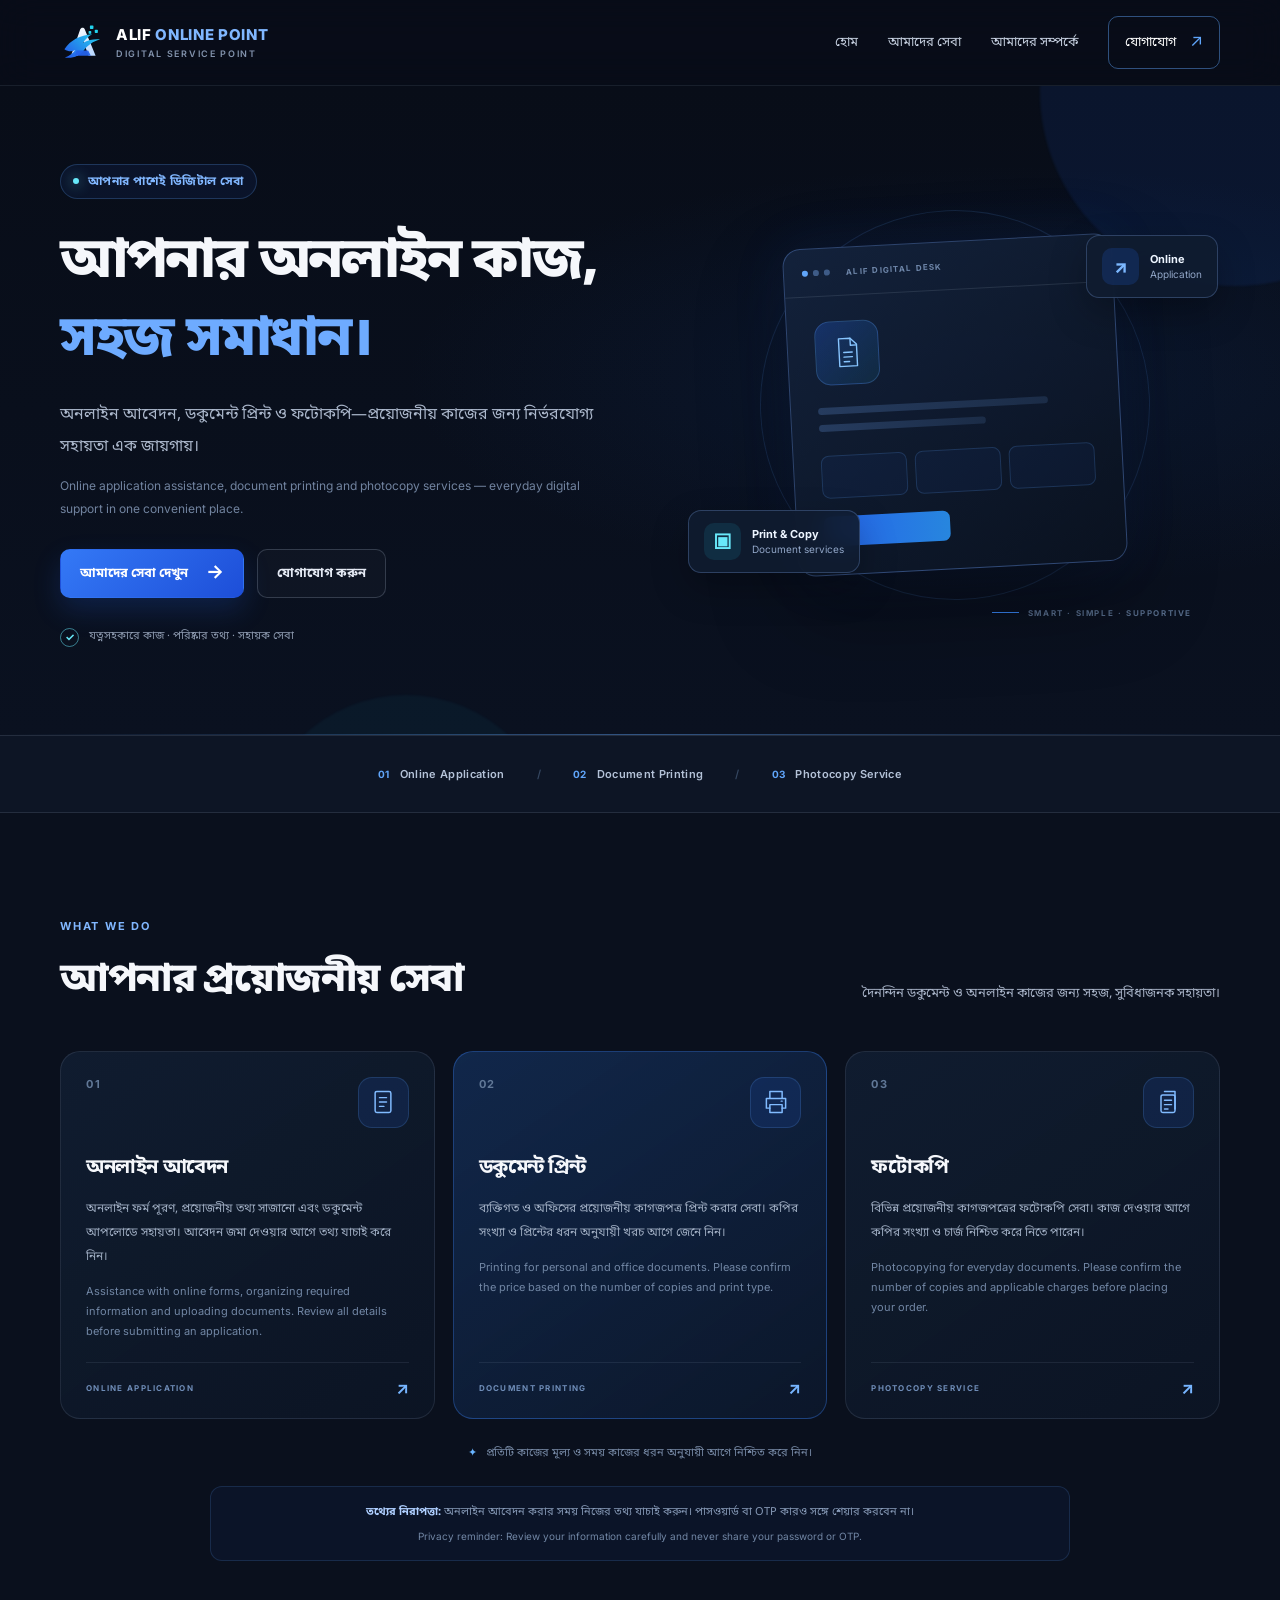
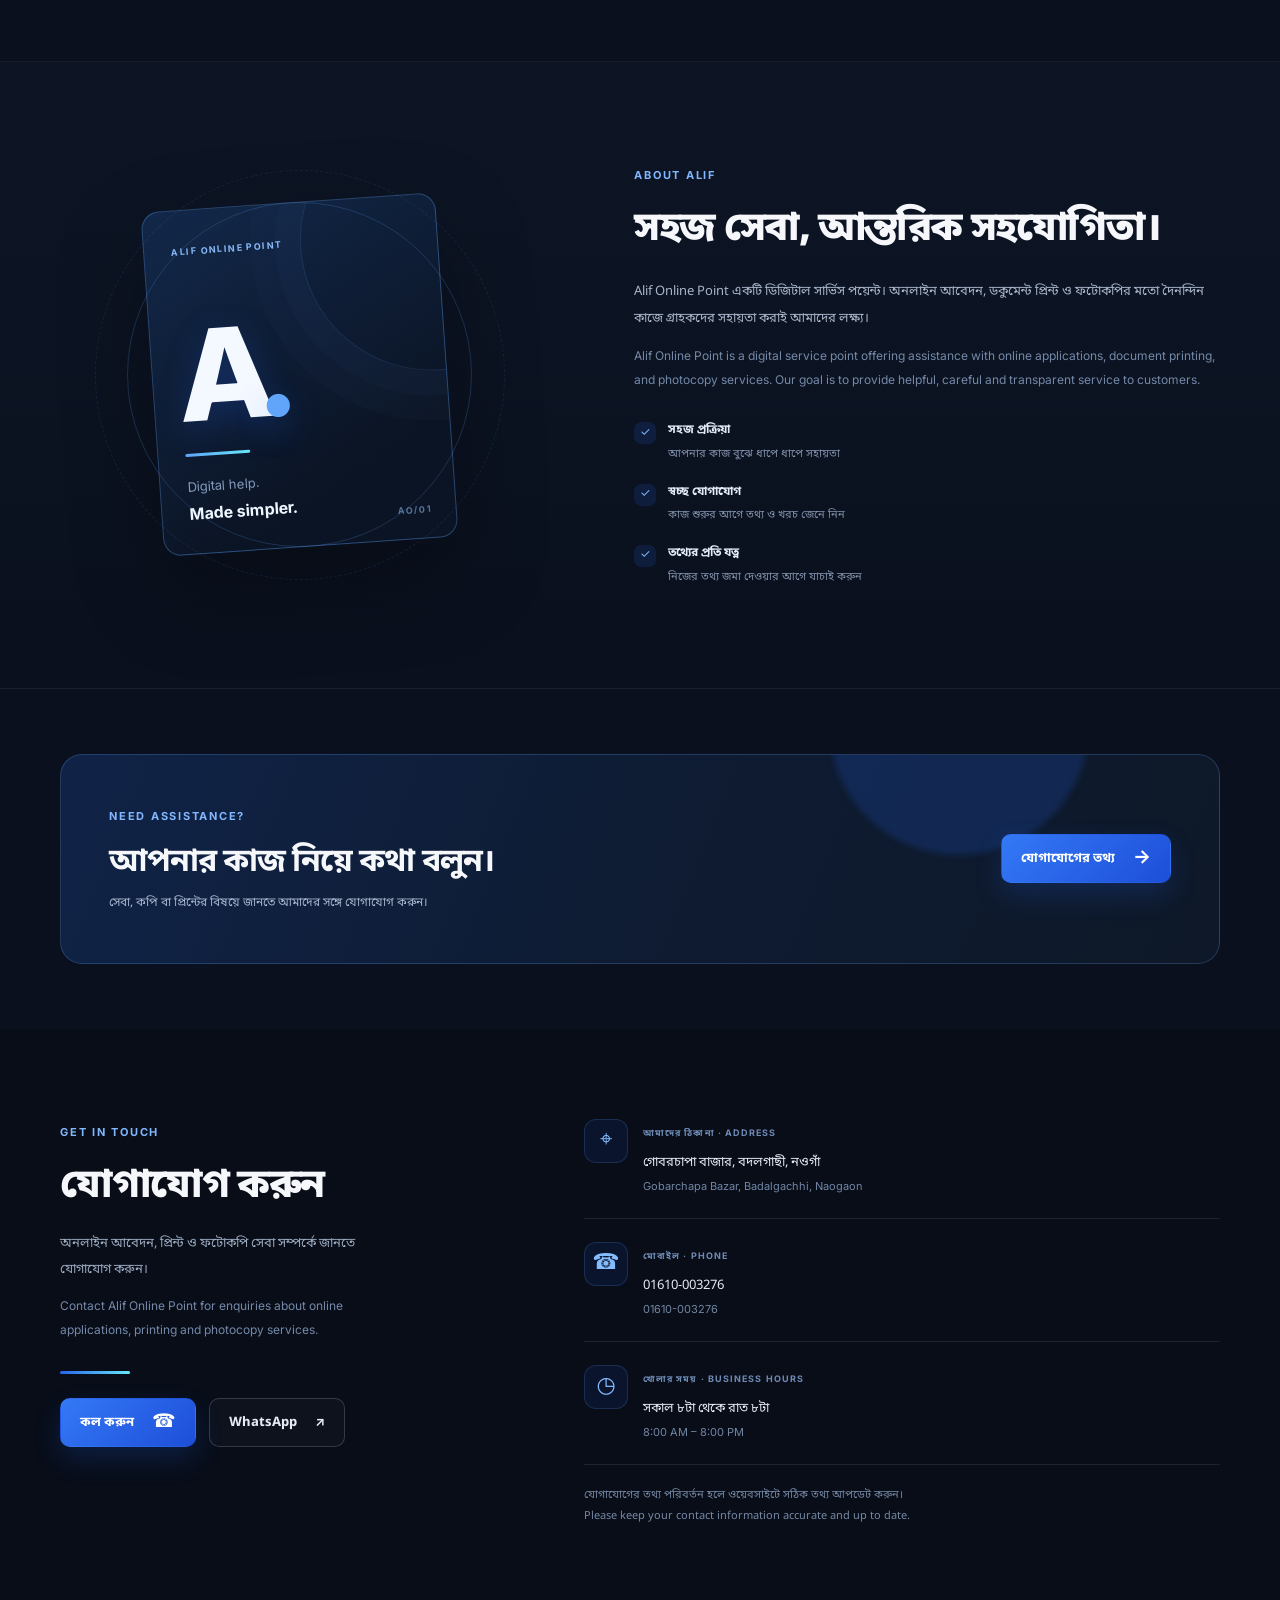
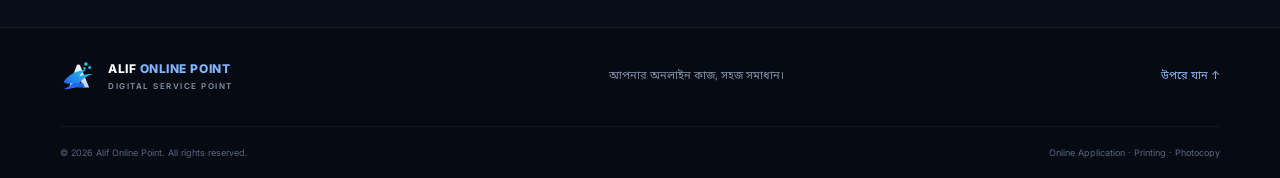
==== commit 2692ffc0: "Add files via upload" ====
--- a/index.html
+++ b/index.html
@@ -3,7 +3,7 @@
 <head>
   <meta charset="utf-8">
   <meta name="viewport" content="width=device-width, initial-scale=1">
-  <meta name="description" content="Alif Online Point — অনলাইন আবেদন, ডকুমেন্ট প্রিন্ট ও ফটোকপি সেবা।">
+  <meta name="description" content="Alif Online Point — অনলাইন আবেদন সহায়তা, ডকুমেন্ট প্রিন্ট ও ফটোকপি সেবা, গোবরচাপা বাজার, বদলগাছী, নওগাঁ।">
   <meta name="theme-color" content="#080d18">
   <link rel="icon" href="logo.svg" type="image/svg+xml">
   <title>Alif Online Point | Digital Service Point</title>
@@ -17,9 +17,12 @@
 
   <header class="site-header">
     <div class="container nav-wrap">
-     <a class="brand" href="#home" aria-label="Alif Online Point home">
-        <img class="brand-logo" src="logo.svg" alt="" width="44" height="44">
-        <span class="brand-copy"><strong>ALIF <span>ONLINE POINT</span></strong><small>DIGITAL SERVICE POINT</small></span>
+      <a class="brand" href="#home" aria-label="Alif Online Point হোম">
+        <img class="brand-logo" src="logo.svg" alt="Alif Online Point লোগো" width="44" height="44">
+        <span class="brand-copy">
+          <strong>ALIF <span>ONLINE POINT</span></strong>
+          <small>DIGITAL SERVICE POINT</small>
+        </span>
       </a>
 
       <input class="menu-toggle" type="checkbox" id="menu-toggle" aria-label="মেনু খুলুন">
@@ -48,10 +51,7 @@
             <a class="button button-primary" href="#services">আমাদের সেবা দেখুন <span aria-hidden="true">→</span></a>
             <a class="button button-secondary" href="#contact">যোগাযোগ করুন</a>
           </div>
-          <div class="hero-trust">
-            <span class="trust-icon" aria-hidden="true">✓</span>
-            <span>যত্নসহকারে কাজ · পরিষ্কার তথ্য · সহায়ক সেবা</span>
-          </div>
+          <div class="hero-trust"><span class="trust-icon" aria-hidden="true">✓</span><span>যত্নসহকারে কাজ · পরিষ্কার তথ্য · সহায়ক সেবা</span></div>
         </div>
 
         <div class="hero-art" aria-label="ডিজিটাল সার্ভিসের অলংকারমূলক চিত্র">
@@ -66,7 +66,7 @@
               <div class="window-button"></div>
             </div>
           </div>
-          <div class="floating-chip chip-bottom"><span class="printer-symbol" aria-hidden="true">▣</span><span><b>Print & Copy</b><small>Document services</small></span></div>
+          <div class="floating-chip chip-bottom"><span class="printer-symbol" aria-hidden="true">▣</span><span><b>Print &amp; Copy</b><small>Document services</small></span></div>
           <div class="art-caption"><span class="caption-line"></span><span>SMART · SIMPLE · SUPPORTIVE</span></div>
         </div>
       </div>
@@ -76,10 +76,10 @@
     <section class="service-strip" aria-label="সেবার সংক্ষিপ্ত তালিকা">
       <div class="container strip-inner">
         <a href="application.html" class="strip-link"><i>01</i> Online Application</a>
-        <span class="strip-separator">/</span>
-        <span><i>02</i> Document Printing</span>
-        <span class="strip-separator">/</span>
-        <span><i>03</i> Photocopy Service</span>
+        <span class="strip-separator" aria-hidden="true">/</span>
+        <a href="#contact" class="strip-link"><i>02</i> Document Printing</a>
+        <span class="strip-separator" aria-hidden="true">/</span>
+        <a href="#contact" class="strip-link"><i>03</i> Photocopy Service</a>
       </div>
     </section>
 
@@ -89,65 +89,33 @@
           <div><span class="section-kicker">WHAT WE DO</span><h2>আপনার প্রয়োজনীয় সেবা</h2></div>
           <p>দৈনন্দিন ডকুমেন্ট ও অনলাইন কাজের জন্য সহজ, সুবিধাজনক সহায়তা।</p>
         </div>
+
         <div class="service-cards">
           <article class="service-card">
             <div class="card-topline"><span class="service-number">01</span><span class="icon-box" aria-hidden="true"><svg viewBox="0 0 32 32"><rect x="7" y="4" width="18" height="24" rx="2"/><path d="M12 11h8M12 16h8M12 21h5"/></svg></span></div>
             <h3>অনলাইন আবেদন</h3>
             <p>অনলাইন ফর্ম পূরণ, প্রয়োজনীয় তথ্য সাজানো এবং ডকুমেন্ট আপলোডে সহায়তা। আবেদন জমা দেওয়ার আগে তথ্য যাচাই করে নিন।</p>
             <p class="service-en">Assistance with online forms, organizing required information and uploading documents. Review all details before submitting an application.</p>
-            <a class="card-footer service-link" href="application.html" aria-label="অনলাইন আবেদন সহায়তার ফর্ম খুলুন"><span>ONLINE APPLICATION</span><span class="arrow">↗</span></a>
+            <a class="card-footer service-link" href="application.html" aria-label="অনলাইন আবেদন সহায়তার ফর্ম খুলুন"><span>ONLINE APPLICATION</span><span class="arrow" aria-hidden="true">↗</span></a>
           </article>
+
           <article class="service-card featured-card">
             <div class="card-topline"><span class="service-number">02</span><span class="icon-box" aria-hidden="true"><svg viewBox="0 0 32 32"><path d="M9 11V4h14v7M9 23H5V12h22v11h-4"/><rect x="9" y="19" width="14" height="9"/><path d="M22 15h1"/></svg></span></div>
             <h3>ডকুমেন্ট প্রিন্ট</h3>
-            <p>ব্যক্তিগত ও অফিসের প্রয়োজনীয় কাগজপত্র প্রিন্ট করার সেবা। কপির সংখ্যা ও প্রিন্টের ধরন অনুযায়ী খরচ জেনে নিন।</p>
+            <p>ব্যক্তিগত ও অফিসের প্রয়োজনীয় কাগজপত্র প্রিন্ট করার সেবা। কপির সংখ্যা ও প্রিন্টের ধরন অনুযায়ী খরচ আগে জেনে নিন।</p>
             <p class="service-en">Printing for personal and office documents. Please confirm the price based on the number of copies and print type.</p>
-            <div class="card-footer"><span>DOCUMENT PRINTING</span><span class="arrow">↗</span></div>
+            <a class="card-footer service-link" href="#contact" aria-label="ডকুমেন্ট প্রিন্ট সেবার জন্য যোগাযোগ করুন"><span>DOCUMENT PRINTING</span><span class="arrow" aria-hidden="true">↗</span></a>
           </article>
-          <!-- Document Printing Card -->
-<article class="printing-card">
-
-  <div class="printing-card-top">
-    <span class="printing-number">02</span>
-
-    <span class="printing-icon" aria-hidden="true">
-      <svg viewBox="0 0 32 32">
-        <path d="M9 11V4h14v7"></path>
-        <path d="M9 23H5V12h22v11h-4"></path>
-        <rect x="9" y="19" width="14" height="9"></rect>
-        <path d="M22 15h1"></path>
-      </svg>
-    </span>
-  </div>
-
-  <div class="printing-card-content">
-    <h3>ডকুমেন্ট প্রিন্ট</h3>
-
-    <p class="printing-bangla">
-      ব্যক্তিগত ও অফিসের প্রয়োজনীয় কাগজপত্র প্রিন্ট করার
-      সেবা। কপির সংখ্যা ও প্রিন্টের ধরন অনুযায়ী খরচ জেনে নিন।
-    </p>
-
-    <p class="printing-english">
-      Printing for personal and office documents.
-      Please confirm the price based on the number
-      of copies and print type.
-    </p>
-  </div>
-
-  <a class="printing-card-footer" href="#contact">
-    <span>DOCUMENT PRINTING</span>
-    <span class="printing-arrow" aria-hidden="true">↗</span>
-  </a>
-
-</article>
+
+          <article class="service-card">
             <div class="card-topline"><span class="service-number">03</span><span class="icon-box" aria-hidden="true"><svg viewBox="0 0 32 32"><rect x="8" y="8" width="16" height="20" rx="2"/><path d="M12 4h12v20M12 14h8M12 19h8M12 24h4"/></svg></span></div>
             <h3>ফটোকপি</h3>
             <p>বিভিন্ন প্রয়োজনীয় কাগজপত্রের ফটোকপি সেবা। কাজ দেওয়ার আগে কপির সংখ্যা ও চার্জ নিশ্চিত করে নিতে পারেন।</p>
             <p class="service-en">Photocopying for everyday documents. Please confirm the number of copies and applicable charges before placing your order.</p>
-            <div class="card-footer"><span>PHOTOCOPY SERVICE</span><span class="arrow">↗</span></div>
+            <a class="card-footer service-link" href="#contact" aria-label="ফটোকপি সেবার জন্য যোগাযোগ করুন"><span>PHOTOCOPY SERVICE</span><span class="arrow" aria-hidden="true">↗</span></a>
           </article>
         </div>
+
         <p class="service-note"><span aria-hidden="true">✦</span> প্রতিটি কাজের মূল্য ও সময় কাজের ধরন অনুযায়ী আগে নিশ্চিত করে নিন।</p>
         <p class="privacy-note"><strong>তথ্যের নিরাপত্তা:</strong> অনলাইন আবেদন করার সময় নিজের তথ্য যাচাই করুন। পাসওয়ার্ড বা OTP কারও সঙ্গে শেয়ার করবেন না। <span>Privacy reminder: Review your information carefully and never share your password or OTP.</span></p>
       </div>
@@ -189,12 +157,21 @@
 
     <section class="section contact-section" id="contact">
       <div class="container contact-grid">
-        <div class="contact-intro"><span class="section-kicker">GET IN TOUCH</span><h2>যোগাযোগ করুন</h2><p>অনলাইন আবেদন, প্রিন্ট ও ফটোকপি সেবা সম্পর্কে জানতে যোগাযোগ করুন।</p><p class="english-copy">Contact Alif Online Point for enquiries about online applications, printing and photocopy services.</p><div class="contact-accent"></div></div>
+        <div class="contact-intro">
+          <span class="section-kicker">GET IN TOUCH</span>
+          <h2>যোগাযোগ করুন</h2>
+          <p>অনলাইন আবেদন, প্রিন্ট ও ফটোকপি সেবা সম্পর্কে জানতে যোগাযোগ করুন।</p>
+          <p class="english-copy">Contact Alif Online Point for enquiries about online applications, printing and photocopy services.</p>
+          <div class="contact-accent"></div>
+          <div class="hero-actions contact-actions">
+            <a class="button button-primary" href="tel:+8801610003276">কল করুন <span aria-hidden="true">☎</span></a>
+            <a class="button button-secondary" href="https://wa.me/8801610003276?text=Assalamu%20alaikum%2C%20Alif%20Online%20Point" target="_blank" rel="noopener noreferrer">WhatsApp <span aria-hidden="true">↗</span></a>
+          </div>
+        </div>
         <div class="contact-details">
           <div class="contact-item"><span class="contact-icon" aria-hidden="true">⌖</span><div><small>আমাদের ঠিকানা · ADDRESS</small><p>গোবরচাপা বাজার, বদলগাছী, নওগাঁ</p><p class="contact-item-en">Gobarchapa Bazar, Badalgachhi, Naogaon</p></div></div>
-          <div class="contact-item"><span class="contact-icon" aria-hidden="true">☎</span><div><small>মোবাইল · PHONE</small><p><a href="tel:+8801610003276">01610-003276</a></p><p class="contact-item-en"><a href="tel:+8801610003276">+880 1610-003276</a></p></div></div>
+          <div class="contact-item"><span class="contact-icon" aria-hidden="true">☎</span><div><small>মোবাইল · PHONE</small><p><a href="tel:+8801610003276">01610-003276</a></p><p class="contact-item-en">01610-003276</p></div></div>
           <div class="contact-item"><span class="contact-icon" aria-hidden="true">◷</span><div><small>খোলার সময় · BUSINESS HOURS</small><p>সকাল ৮টা থেকে রাত ৮টা</p><p class="contact-item-en">8:00 AM – 8:00 PM</p></div></div>
-          <a class="button button-primary contact-whatsapp" href="https://wa.me/8801610003276" target="_blank" rel="noopener noreferrer">WhatsApp-এ যোগাযোগ করুন <span aria-hidden="true">↗</span></a>
           <p class="contact-hint">যোগাযোগের তথ্য পরিবর্তন হলে ওয়েবসাইটে সঠিক তথ্য আপডেট করুন।<br>Please keep your contact information accurate and up to date.</p>
         </div>
       </div>
@@ -203,8 +180,8 @@
 
   <footer class="site-footer">
     <div class="container footer-main">
-      <a class="brand footer-brand" href="#home" aria-label="Alif Online Point home">
-        <img class="brand-logo" src="logo.svg" alt="" width="36" height="36">
+      <a class="brand footer-brand" href="#home" aria-label="Alif Online Point হোম">
+        <img class="brand-logo" src="logo.svg" alt="" width="36" height="36" loading="lazy">
         <span class="brand-copy"><strong>ALIF <span>ONLINE POINT</span></strong><small>DIGITAL SERVICE POINT</small></span>
       </a>
       <p>আপনার অনলাইন কাজ, সহজ সমাধান।</p>
@@ -212,6 +189,17 @@
     </div>
     <div class="container footer-bottom"><span>© <span id="year">2026</span> Alif Online Point. All rights reserved.</span><span>Online Application · Printing · Photocopy</span></div>
   </footer>
-  <script>document.getElementById("year").textContent = new Date().getFullYear();</script>
+
+  <script>
+    const yearElement = document.getElementById("year");
+    if (yearElement) yearElement.textContent = new Date().getFullYear();
+    // Close the mobile navigation after choosing a page anchor.
+    const menuToggle = document.getElementById("menu-toggle");
+    document.querySelectorAll(".main-nav a").forEach((link) => {
+      link.addEventListener("click", () => {
+        if (menuToggle) menuToggle.checked = false;
+      });
+    });
+  </script>
 </body>
 </html>
--- a/style.css
+++ b/style.css
@@ -301,123 +301,22 @@
   .brand-copy small { letter-spacing: .1em; }
   .contact-whatsapp { width: 100%; }
 }
-/* Document Printing Card */
-
-.printing-card {
-  min-height: 370px;
-  display: flex;
-  flex-direction: column;
-  padding: 25px;
-  border: 1px solid #244879;
-  border-radius: 20px;
-  background: linear-gradient(
-    145deg,
-    #122745 0%,
-    #0d192d 100%
-  );
-  color: #f5f7fb;
-  transition: transform 0.25s ease,
-              border-color 0.25s ease,
-              box-shadow 0.25s ease;
-}
-
-.printing-card:hover {
-  transform: translateY(-4px);
-  border-color: #60a5fa;
-  box-shadow: 0 16px 35px rgba(0, 0, 0, 0.2);
-}
-
-.printing-card-top {
-  display: flex;
-  align-items: flex-start;
-  justify-content: space-between;
-  margin-bottom: 27px;
-}
-
-.printing-number {
-  color: #6d94ca;
-  font: 700 11px/1.5 Inter, sans-serif;
-  letter-spacing: 0.15em;
-}
-
-.printing-icon {
-  width: 51px;
-  height: 51px;
-  display: grid;
-  place-items: center;
-  border: 1px solid #254b7c;
-  border-radius: 14px;
-  background: #142d50;
-}
-
-.printing-icon svg {
-  width: 27px;
-  height: 27px;
-  fill: none;
-  stroke: #86bdff;
-  stroke-width: 1.7;
-  stroke-linecap: round;
-  stroke-linejoin: round;
-}
-
-.printing-card-content h3 {
-  margin: 0 0 12px;
-  color: #ffffff;
-  font-family: "Noto Sans Bengali", sans-serif;
-  font-size: 20px;
-  font-weight: 800;
-  line-height: 1.6;
-}
-
-.printing-bangla {
-  margin: 0 0 15px;
-  color: #9eacc1;
-  font-family: "Noto Sans Bengali", sans-serif;
-  font-size: 12px;
-  line-height: 2;
-}
-
-.printing-english {
-  margin: 0 0 22px;
-  color: #7f9bc2;
-  font-family: Inter, sans-serif;
-  font-size: 11px;
-  line-height: 1.9;
-}
-
-.printing-card-footer {
-  margin-top: auto;
-  padding-top: 15px;
-  border-top: 1px solid rgba(148, 163, 184, 0.15);
-  display: flex;
-  align-items: center;
-  justify-content: space-between;
-  gap: 12px;
-  color: #7da9e5;
-  font: 700 8px/1.8 Inter, sans-serif;
-  letter-spacing: 0.16em;
-  text-decoration: none;
-}
-
-.printing-arrow {
-  color: #60a5fa;
-  font-size: 18px;
-  letter-spacing: normal;
-  transition: transform 0.2s ease;
-}
-
-.printing-card-footer:hover .printing-arrow {
-  transform: translate(3px, -3px);
-}
-
-.printing-card-footer:focus-visible {
-  outline: 2px solid #60a5fa;
-  outline-offset: 4px;
-}
-
-@media (max-width: 600px) {
-  .printing-card {
-    min-height: 350px;
-    padding: 22px;
-  }
-}
+
+
+/* Final header/logo and contact refinements */
+.brand-logo {
+  display: block;
+  width: 44px;
+  height: 44px;
+  object-fit: contain;
+  flex: 0 0 auto;
+}
+.footer-brand .brand-logo { width: 36px; height: 36px; }
+.strip-link { display: inline-flex; align-items: center; gap: 10px; }
+.service-link { display: flex; align-items: center; justify-content: space-between; gap: 12px; }
+.contact-actions { margin-top: 24px; }
+.contact-item a:hover { color: #93c5fd; }
+@media (max-width: 760px) {
+  .brand-logo { width: 39px; height: 39px; }
+  .footer-brand .brand-logo { width: 36px; height: 36px; }
+}
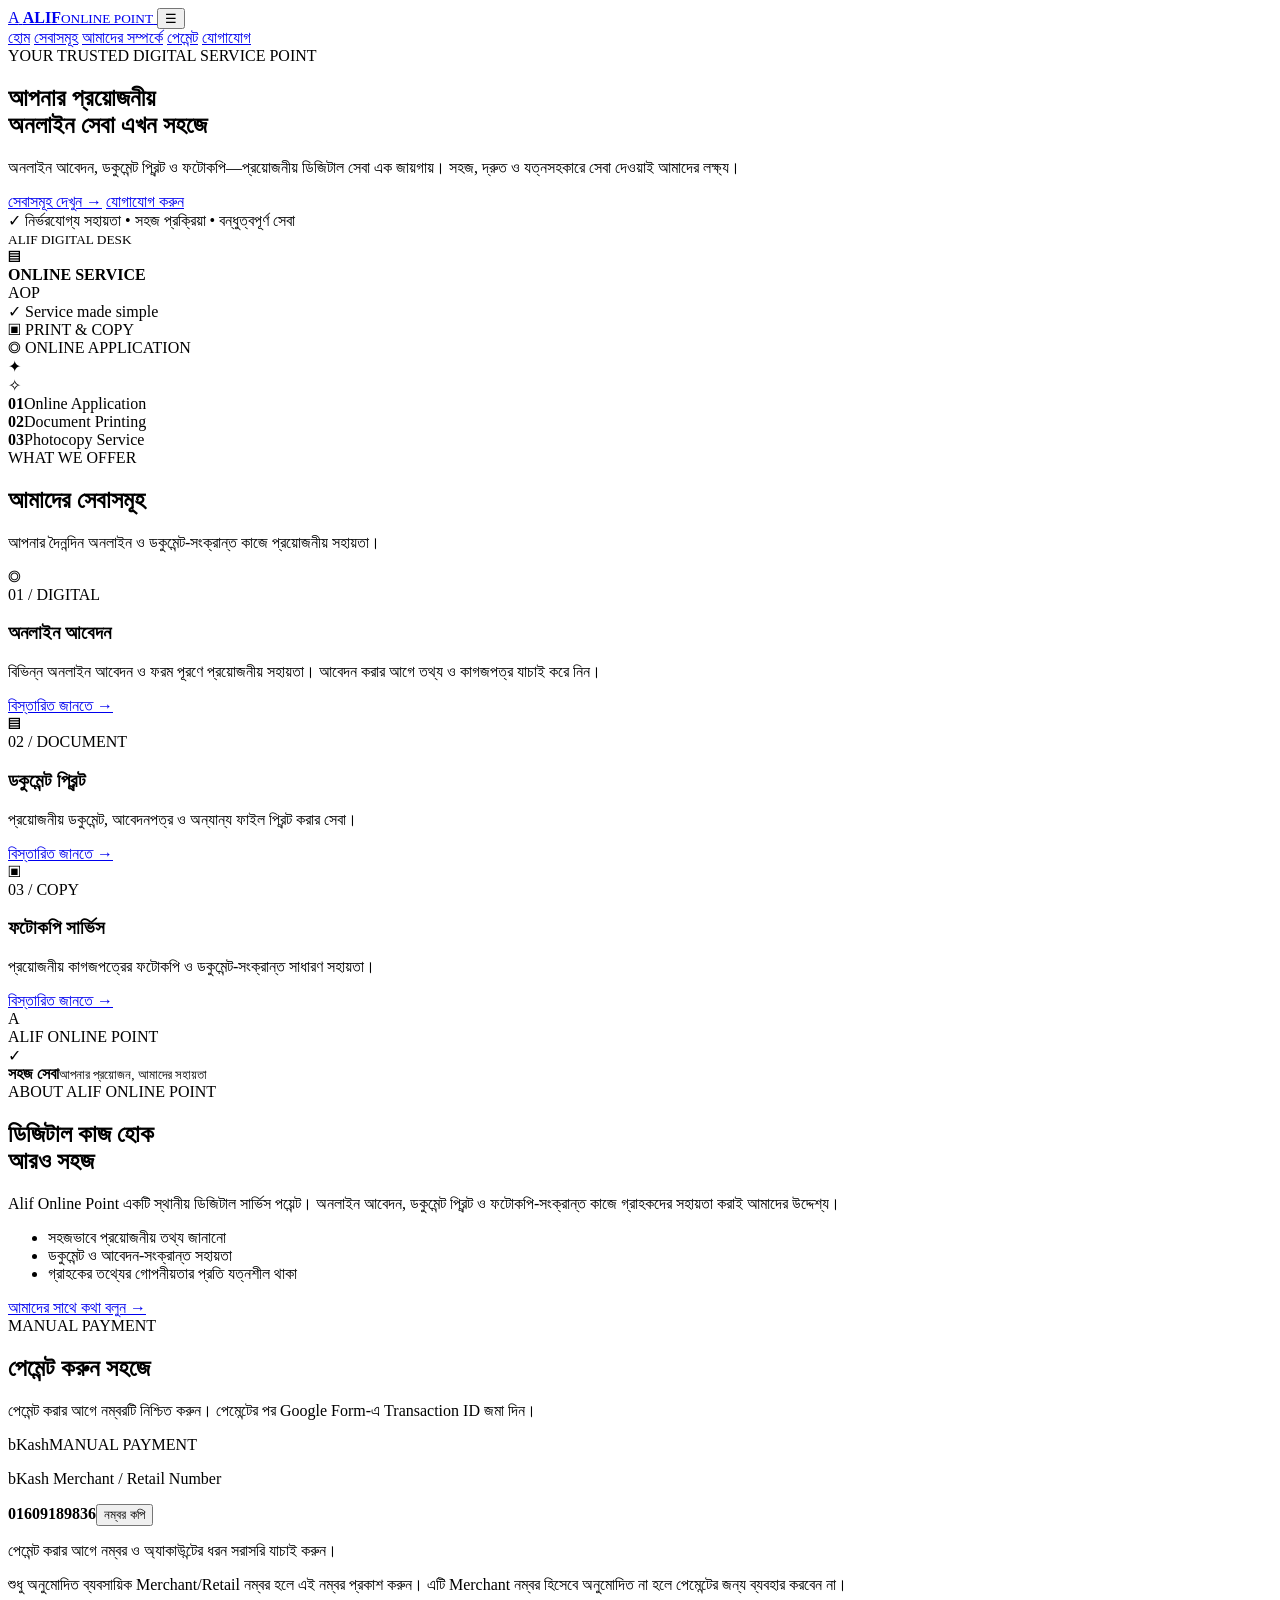
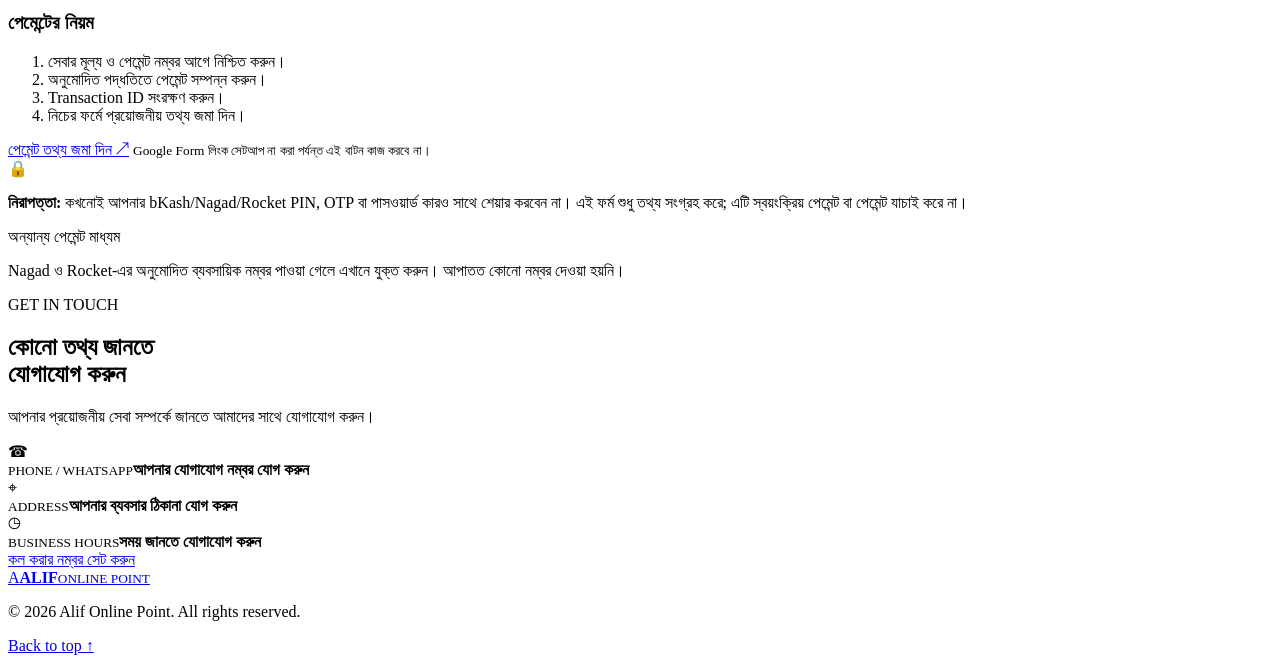
==== commit d71b4813: "Add files via upload" ====
--- a/index.html
+++ b/index.html
@@ -1,204 +1,190 @@
-<!doctype html>
+<!DOCTYPE html>
 <html lang="bn">
 <head>
-  <meta charset="utf-8">
-  <meta name="viewport" content="width=device-width, initial-scale=1">
-  <meta name="description" content="Alif Online Point — অনলাইন আবেদন সহায়তা, ডকুমেন্ট প্রিন্ট ও ফটোকপি সেবা, গোবরচাপা বাজার, বদলগাছী, নওগাঁ।">
-  <meta name="theme-color" content="#080d18">
-  <link rel="icon" href="logo.svg" type="image/svg+xml">
-  <title>Alif Online Point | Digital Service Point</title>
-  <link rel="preconnect" href="https://fonts.googleapis.com">
-  <link rel="preconnect" href="https://fonts.gstatic.com" crossorigin>
-  <link href="https://fonts.googleapis.com/css2?family=Inter:wght@400;500;600;700;800&family=Noto+Sans+Bengali:wght@400;500;600;700;800&display=swap" rel="stylesheet">
+  <meta charset="UTF-8">
+  <meta name="viewport" content="width=device-width, initial-scale=1.0">
+  <meta name="description" content="Alif Online Point — অনলাইন আবেদন, ডকুমেন্ট প্রিন্ট, ফটোকপি ও ডিজিটাল সেবা।">
+  <meta name="keywords" content="Alif Online Point, অনলাইন আবেদন, প্রিন্ট, ফটোকপি, ডিজিটাল সেবা">
+  <meta name="author" content="Alif Online Point">
+  <meta name="theme-color" content="#071b36">
+  <title>Alif Online Point | Online Application & Printing Service</title>
   <link rel="stylesheet" href="style.css">
 </head>
 <body>
-  <a class="skip-link" href="#main">মূল কনটেন্টে যান</a>
-
   <header class="site-header">
     <div class="container nav-wrap">
-      <a class="brand" href="#home" aria-label="Alif Online Point হোম">
-        <img class="brand-logo" src="logo.svg" alt="Alif Online Point লোগো" width="44" height="44">
-        <span class="brand-copy">
-          <strong>ALIF <span>ONLINE POINT</span></strong>
-          <small>DIGITAL SERVICE POINT</small>
-        </span>
+      <a class="brand" href="#home" aria-label="Alif Online Point Home">
+        <span class="brand-mark">A</span>
+        <span><strong>ALIF</strong><small>ONLINE POINT</small></span>
       </a>
-
-      <input class="menu-toggle" type="checkbox" id="menu-toggle" aria-label="মেনু খুলুন">
-      <label class="menu-button" for="menu-toggle" aria-hidden="true"><span></span><span></span><span></span></label>
-
-      <nav class="main-nav" aria-label="প্রধান নেভিগেশন">
+      <button class="menu-toggle" id="menuToggle" aria-label="মেনু খুলুন" aria-expanded="false">☰</button>
+      <nav class="nav-links" id="navLinks">
         <a href="#home">হোম</a>
-        <a href="#services">আমাদের সেবা</a>
+        <a href="#services">সেবাসমূহ</a>
         <a href="#about">আমাদের সম্পর্কে</a>
-        <a class="nav-contact" href="#contact">যোগাযোগ <span aria-hidden="true">↗</span></a>
+        <a href="#payment">পেমেন্ট</a>
+        <a href="#contact" class="nav-cta">যোগাযোগ</a>
       </nav>
     </div>
   </header>
 
-  <main id="main">
-    <section class="hero section" id="home">
-      <div class="hero-glow hero-glow-one" aria-hidden="true"></div>
-      <div class="hero-glow hero-glow-two" aria-hidden="true"></div>
+  <main>
+    <section class="hero" id="home">
+      <div class="hero-glow glow-one"></div><div class="hero-glow glow-two"></div>
       <div class="container hero-grid">
         <div class="hero-copy">
-          <div class="eyebrow"><span class="eyebrow-dot"></span> আপনার পাশেই ডিজিটাল সেবা</div>
-          <h1>আপনার অনলাইন কাজ,<br><span>সহজ সমাধান।</span></h1>
-          <p class="hero-lead">অনলাইন আবেদন, ডকুমেন্ট প্রিন্ট ও ফটোকপি—প্রয়োজনীয় কাজের জন্য নির্ভরযোগ্য সহায়তা এক জায়গায়।</p>
-          <p class="hero-english">Online application assistance, document printing and photocopy services — everyday digital support in one convenient place.</p>
+          <span class="eyebrow"><i></i> YOUR TRUSTED DIGITAL SERVICE POINT</span>
+          <h1>আপনার প্রয়োজনীয়<br><span>অনলাইন সেবা</span> এখন সহজে</h1>
+          <p>অনলাইন আবেদন, ডকুমেন্ট প্রিন্ট ও ফটোকপি—প্রয়োজনীয় ডিজিটাল সেবা এক জায়গায়। সহজ, দ্রুত ও যত্নসহকারে সেবা দেওয়াই আমাদের লক্ষ্য।</p>
           <div class="hero-actions">
-            <a class="button button-primary" href="#services">আমাদের সেবা দেখুন <span aria-hidden="true">→</span></a>
-            <a class="button button-secondary" href="#contact">যোগাযোগ করুন</a>
+            <a class="btn btn-primary" href="#services">সেবাসমূহ দেখুন <b>→</b></a>
+            <a class="btn btn-outline" href="#contact">যোগাযোগ করুন</a>
           </div>
-          <div class="hero-trust"><span class="trust-icon" aria-hidden="true">✓</span><span>যত্নসহকারে কাজ · পরিষ্কার তথ্য · সহায়ক সেবা</span></div>
+          <div class="hero-note"><span class="note-check">✓</span> নির্ভরযোগ্য সহায়তা • সহজ প্রক্রিয়া • বন্ধুত্বপূর্ণ সেবা</div>
         </div>
-
-        <div class="hero-art" aria-label="ডিজিটাল সার্ভিসের অলংকারমূলক চিত্র">
-          <div class="orbit orbit-one"></div><div class="orbit orbit-two"></div>
-          <div class="floating-chip chip-top"><span class="chip-symbol">↗</span><span><b>Online</b><small>Application</small></span></div>
-          <div class="service-window">
-            <div class="window-top"><div class="window-dots"><i></i><i></i><i></i></div><span>ALIF DIGITAL DESK</span></div>
-            <div class="window-body">
-              <div class="window-icon"><svg viewBox="0 0 48 48" role="img" aria-label="ডকুমেন্ট আইকন"><path d="M13 5h15l8 8v28H13z"/><path d="M28 5v9h8M19 23h11M19 29h11M19 35h7"/></svg></div>
-              <div class="skeleton skeleton-long"></div><div class="skeleton skeleton-mid"></div>
-              <div class="window-row"><span></span><span></span><span></span></div>
-              <div class="window-button"></div>
-            </div>
+        <div class="hero-art" aria-label="Digital services illustration">
+          <div class="art-orbit orbit-a"></div><div class="art-orbit orbit-b"></div>
+          <div class="art-card main-art-card">
+            <div class="art-top"><span class="art-dot"></span><span class="art-dot"></span><span class="art-dot"></span><small>ALIF DIGITAL DESK</small></div>
+            <div class="art-document"><div class="doc-icon">▤</div><strong>ONLINE SERVICE</strong><span></span><span></span><span class="short-line"></span><div class="doc-stamp">AOP</div></div>
+            <div class="art-bottom"><span>✓</span> Service made simple</div>
           </div>
-          <div class="floating-chip chip-bottom"><span class="printer-symbol" aria-hidden="true">▣</span><span><b>Print &amp; Copy</b><small>Document services</small></span></div>
-          <div class="art-caption"><span class="caption-line"></span><span>SMART · SIMPLE · SUPPORTIVE</span></div>
+          <div class="float-chip chip-print">▣ <span>PRINT & COPY</span></div>
+          <div class="float-chip chip-online">◎ <span>ONLINE APPLICATION</span></div>
+          <div class="art-spark spark-one">✦</div><div class="art-spark spark-two">✧</div>
         </div>
       </div>
-      <div class="hero-bottom-line" aria-hidden="true"></div>
-    </section>
-
-    <section class="service-strip" aria-label="সেবার সংক্ষিপ্ত তালিকা">
-      <div class="container strip-inner">
-        <a href="application.html" class="strip-link"><i>01</i> Online Application</a>
-        <span class="strip-separator" aria-hidden="true">/</span>
-        <a href="#contact" class="strip-link"><i>02</i> Document Printing</a>
-        <span class="strip-separator" aria-hidden="true">/</span>
-        <a href="#contact" class="strip-link"><i>03</i> Photocopy Service</a>
+      <div class="container hero-stats">
+        <div><strong>01</strong><span>Online Application</span></div>
+        <div><strong>02</strong><span>Document Printing</span></div>
+        <div><strong>03</strong><span>Photocopy Service</span></div>
       </div>
     </section>
 
     <section class="section services-section" id="services">
       <div class="container">
         <div class="section-heading">
-          <div><span class="section-kicker">WHAT WE DO</span><h2>আপনার প্রয়োজনীয় সেবা</h2></div>
-          <p>দৈনন্দিন ডকুমেন্ট ও অনলাইন কাজের জন্য সহজ, সুবিধাজনক সহায়তা।</p>
+          <span class="eyebrow dark-eyebrow">WHAT WE OFFER</span>
+          <h2>আমাদের <span>সেবাসমূহ</span></h2>
+          <p>আপনার দৈনন্দিন অনলাইন ও ডকুমেন্ট-সংক্রান্ত কাজে প্রয়োজনীয় সহায়তা।</p>
         </div>
-
-        <div class="service-cards">
+        <div class="service-grid">
           <article class="service-card">
-            <div class="card-topline"><span class="service-number">01</span><span class="icon-box" aria-hidden="true"><svg viewBox="0 0 32 32"><rect x="7" y="4" width="18" height="24" rx="2"/><path d="M12 11h8M12 16h8M12 21h5"/></svg></span></div>
+            <div class="service-icon blue-icon">◎</div><span class="service-number">01 / DIGITAL</span>
             <h3>অনলাইন আবেদন</h3>
-            <p>অনলাইন ফর্ম পূরণ, প্রয়োজনীয় তথ্য সাজানো এবং ডকুমেন্ট আপলোডে সহায়তা। আবেদন জমা দেওয়ার আগে তথ্য যাচাই করে নিন।</p>
-            <p class="service-en">Assistance with online forms, organizing required information and uploading documents. Review all details before submitting an application.</p>
-            <a class="card-footer service-link" href="application.html" aria-label="অনলাইন আবেদন সহায়তার ফর্ম খুলুন"><span>ONLINE APPLICATION</span><span class="arrow" aria-hidden="true">↗</span></a>
+            <p>বিভিন্ন অনলাইন আবেদন ও ফরম পূরণে প্রয়োজনীয় সহায়তা। আবেদন করার আগে তথ্য ও কাগজপত্র যাচাই করে নিন।</p>
+            <a href="#contact">বিস্তারিত জানতে <b>→</b></a>
           </article>
-
-          <article class="service-card featured-card">
-            <div class="card-topline"><span class="service-number">02</span><span class="icon-box" aria-hidden="true"><svg viewBox="0 0 32 32"><path d="M9 11V4h14v7M9 23H5V12h22v11h-4"/><rect x="9" y="19" width="14" height="9"/><path d="M22 15h1"/></svg></span></div>
+          <article class="service-card featured-service">
+            <div class="service-icon cyan-icon">▤</div><span class="service-number">02 / DOCUMENT</span>
             <h3>ডকুমেন্ট প্রিন্ট</h3>
-            <p>ব্যক্তিগত ও অফিসের প্রয়োজনীয় কাগজপত্র প্রিন্ট করার সেবা। কপির সংখ্যা ও প্রিন্টের ধরন অনুযায়ী খরচ আগে জেনে নিন।</p>
-            <p class="service-en">Printing for personal and office documents. Please confirm the price based on the number of copies and print type.</p>
-            <a class="card-footer service-link" href="#contact" aria-label="ডকুমেন্ট প্রিন্ট সেবার জন্য যোগাযোগ করুন"><span>DOCUMENT PRINTING</span><span class="arrow" aria-hidden="true">↗</span></a>
+            <p>প্রয়োজনীয় ডকুমেন্ট, আবেদনপত্র ও অন্যান্য ফাইল প্রিন্ট করার সেবা।</p>
+            <a href="#contact">বিস্তারিত জানতে <b>→</b></a>
           </article>
-
           <article class="service-card">
-            <div class="card-topline"><span class="service-number">03</span><span class="icon-box" aria-hidden="true"><svg viewBox="0 0 32 32"><rect x="8" y="8" width="16" height="20" rx="2"/><path d="M12 4h12v20M12 14h8M12 19h8M12 24h4"/></svg></span></div>
-            <h3>ফটোকপি</h3>
-            <p>বিভিন্ন প্রয়োজনীয় কাগজপত্রের ফটোকপি সেবা। কাজ দেওয়ার আগে কপির সংখ্যা ও চার্জ নিশ্চিত করে নিতে পারেন।</p>
-            <p class="service-en">Photocopying for everyday documents. Please confirm the number of copies and applicable charges before placing your order.</p>
-            <a class="card-footer service-link" href="#contact" aria-label="ফটোকপি সেবার জন্য যোগাযোগ করুন"><span>PHOTOCOPY SERVICE</span><span class="arrow" aria-hidden="true">↗</span></a>
+            <div class="service-icon violet-icon">▣</div><span class="service-number">03 / COPY</span>
+            <h3>ফটোকপি সার্ভিস</h3>
+            <p>প্রয়োজনীয় কাগজপত্রের ফটোকপি ও ডকুমেন্ট-সংক্রান্ত সাধারণ সহায়তা।</p>
+            <a href="#contact">বিস্তারিত জানতে <b>→</b></a>
           </article>
         </div>
-
-        <p class="service-note"><span aria-hidden="true">✦</span> প্রতিটি কাজের মূল্য ও সময় কাজের ধরন অনুযায়ী আগে নিশ্চিত করে নিন।</p>
-        <p class="privacy-note"><strong>তথ্যের নিরাপত্তা:</strong> অনলাইন আবেদন করার সময় নিজের তথ্য যাচাই করুন। পাসওয়ার্ড বা OTP কারও সঙ্গে শেয়ার করবেন না। <span>Privacy reminder: Review your information carefully and never share your password or OTP.</span></p>
       </div>
     </section>
 
     <section class="about-section section" id="about">
       <div class="container about-grid">
         <div class="about-visual">
-          <div class="about-panel">
-            <span class="panel-label">ALIF ONLINE POINT</span>
-            <div class="big-monogram">A<span>.</span></div>
-            <div class="panel-rule"></div>
-            <p>Digital help.<br><strong>Made simpler.</strong></p>
-            <div class="panel-corner" aria-hidden="true">AO/01</div>
-          </div>
-          <span class="visual-orb orb-a" aria-hidden="true"></span><span class="visual-orb orb-b" aria-hidden="true"></span>
+          <div class="about-panel"><div class="about-logo">A</div><div class="about-panel-line"></div><div class="about-panel-line mid"></div><div class="about-panel-line short"></div><div class="about-badge">ALIF ONLINE POINT</div></div>
+          <div class="about-mini-card"><span>✓</span><div><strong>সহজ সেবা</strong><small>আপনার প্রয়োজন, আমাদের সহায়তা</small></div></div>
         </div>
         <div class="about-copy">
-          <span class="section-kicker">ABOUT ALIF</span>
-          <h2>সহজ সেবা, আন্তরিক সহযোগিতা।</h2>
-          <p>Alif Online Point একটি ডিজিটাল সার্ভিস পয়েন্ট। অনলাইন আবেদন, ডকুমেন্ট প্রিন্ট ও ফটোকপির মতো দৈনন্দিন কাজে গ্রাহকদের সহায়তা করাই আমাদের লক্ষ্য।</p>
-          <p class="english-copy">Alif Online Point is a digital service point offering assistance with online applications, document printing, and photocopy services. Our goal is to provide helpful, careful and transparent service to customers.</p>
-          <div class="value-list">
-            <div><span class="check-mark">✓</span><span><b>সহজ প্রক্রিয়া</b><small>আপনার কাজ বুঝে ধাপে ধাপে সহায়তা</small></span></div>
-            <div><span class="check-mark">✓</span><span><b>স্বচ্ছ যোগাযোগ</b><small>কাজ শুরুর আগে তথ্য ও খরচ জেনে নিন</small></span></div>
-            <div><span class="check-mark">✓</span><span><b>তথ্যের প্রতি যত্ন</b><small>নিজের তথ্য জমা দেওয়ার আগে যাচাই করুন</small></span></div>
-          </div>
+          <span class="eyebrow dark-eyebrow">ABOUT ALIF ONLINE POINT</span>
+          <h2>ডিজিটাল কাজ হোক<br><span>আরও সহজ</span></h2>
+          <p>Alif Online Point একটি স্থানীয় ডিজিটাল সার্ভিস পয়েন্ট। অনলাইন আবেদন, ডকুমেন্ট প্রিন্ট ও ফটোকপি-সংক্রান্ত কাজে গ্রাহকদের সহায়তা করাই আমাদের উদ্দেশ্য।</p>
+          <ul class="check-list"><li>সহজভাবে প্রয়োজনীয় তথ্য জানানো</li><li>ডকুমেন্ট ও আবেদন-সংক্রান্ত সহায়তা</li><li>গ্রাহকের তথ্যের গোপনীয়তার প্রতি যত্নশীল থাকা</li></ul>
+          <a class="text-link" href="#contact">আমাদের সাথে কথা বলুন →</a>
         </div>
       </div>
     </section>
 
-    <section class="cta-section">
-      <div class="container cta-panel">
-        <div class="cta-glow" aria-hidden="true"></div>
-        <div><span class="section-kicker">NEED ASSISTANCE?</span><h2>আপনার কাজ নিয়ে কথা বলুন।</h2><p>সেবা, কপি বা প্রিন্টের বিষয়ে জানতে আমাদের সঙ্গে যোগাযোগ করুন।</p></div>
-        <a class="button button-primary" href="#contact">যোগাযোগের তথ্য <span aria-hidden="true">→</span></a>
+    <section class="payment-section section" id="payment">
+      <div class="container">
+        <div class="section-heading">
+          <span class="eyebrow dark-eyebrow">MANUAL PAYMENT</span>
+          <h2>পেমেন্ট করুন <span>সহজে</span></h2>
+          <p>পেমেন্ট করার আগে নম্বরটি নিশ্চিত করুন। পেমেন্টের পর Google Form-এ Transaction ID জমা দিন।</p>
+        </div>
+        <div class="payment-layout">
+          <div class="payment-card bkash-card">
+            <div class="payment-card-top"><span class="pay-brand bkash-brand">bKash</span><span class="pay-status">MANUAL PAYMENT</span></div>
+            <p class="pay-label">bKash Merchant / Retail Number</p>
+            <div class="pay-number-row"><strong id="merchantNumber">01609189836</strong><button class="copy-btn" id="copyNumber" type="button">নম্বর কপি</button></div>
+            <p class="pay-hint">পেমেন্ট করার আগে নম্বর ও অ্যাকাউন্টের ধরন সরাসরি যাচাই করুন।</p>
+            <div class="pay-warning">শুধু অনুমোদিত ব্যবসায়িক Merchant/Retail নম্বর হলে এই নম্বর প্রকাশ করুন। এটি Merchant নম্বর হিসেবে অনুমোদিত না হলে পেমেন্টের জন্য ব্যবহার করবেন না।</div>
+          </div>
+          <div class="payment-instructions">
+            <h3>পেমেন্টের নিয়ম</h3>
+            <ol><li>সেবার মূল্য ও পেমেন্ট নম্বর আগে নিশ্চিত করুন।</li><li>অনুমোদিত পদ্ধতিতে পেমেন্ট সম্পন্ন করুন।</li><li>Transaction ID সংরক্ষণ করুন।</li><li>নিচের ফর্মে প্রয়োজনীয় তথ্য জমা দিন।</li></ol>
+            <a class="btn btn-primary form-btn" id="googleFormLink" href="YOUR_GOOGLE_FORM_LINK_HERE" target="_blank" rel="noopener">পেমেন্ট তথ্য জমা দিন ↗</a>
+            <small class="form-note">Google Form লিংক সেটআপ না করা পর্যন্ত এই বাটন কাজ করবে না।</small>
+          </div>
+        </div>
+        <div class="security-note"><span>🔒</span><p><strong>নিরাপত্তা:</strong> কখনোই আপনার bKash/Nagad/Rocket PIN, OTP বা পাসওয়ার্ড কারও সাথে শেয়ার করবেন না। এই ফর্ম শুধু তথ্য সংগ্রহ করে; এটি স্বয়ংক্রিয় পেমেন্ট বা পেমেন্ট যাচাই করে না।</p></div>
+        <div class="other-payments"><span>অন্যান্য পেমেন্ট মাধ্যম</span><p>Nagad ও Rocket-এর অনুমোদিত ব্যবসায়িক নম্বর পাওয়া গেলে এখানে যুক্ত করুন। আপাতত কোনো নম্বর দেওয়া হয়নি।</p></div>
       </div>
     </section>
 
-    <section class="section contact-section" id="contact">
+    <section class="contact-section section" id="contact">
       <div class="container contact-grid">
-        <div class="contact-intro">
-          <span class="section-kicker">GET IN TOUCH</span>
-          <h2>যোগাযোগ করুন</h2>
-          <p>অনলাইন আবেদন, প্রিন্ট ও ফটোকপি সেবা সম্পর্কে জানতে যোগাযোগ করুন।</p>
-          <p class="english-copy">Contact Alif Online Point for enquiries about online applications, printing and photocopy services.</p>
-          <div class="contact-accent"></div>
-          <div class="hero-actions contact-actions">
-            <a class="button button-primary" href="tel:+8801610003276">কল করুন <span aria-hidden="true">☎</span></a>
-            <a class="button button-secondary" href="https://wa.me/8801610003276?text=Assalamu%20alaikum%2C%20Alif%20Online%20Point" target="_blank" rel="noopener noreferrer">WhatsApp <span aria-hidden="true">↗</span></a>
-          </div>
-        </div>
-        <div class="contact-details">
-          <div class="contact-item"><span class="contact-icon" aria-hidden="true">⌖</span><div><small>আমাদের ঠিকানা · ADDRESS</small><p>গোবরচাপা বাজার, বদলগাছী, নওগাঁ</p><p class="contact-item-en">Gobarchapa Bazar, Badalgachhi, Naogaon</p></div></div>
-          <div class="contact-item"><span class="contact-icon" aria-hidden="true">☎</span><div><small>মোবাইল · PHONE</small><p><a href="tel:+8801610003276">01610-003276</a></p><p class="contact-item-en">01610-003276</p></div></div>
-          <div class="contact-item"><span class="contact-icon" aria-hidden="true">◷</span><div><small>খোলার সময় · BUSINESS HOURS</small><p>সকাল ৮টা থেকে রাত ৮টা</p><p class="contact-item-en">8:00 AM – 8:00 PM</p></div></div>
-          <p class="contact-hint">যোগাযোগের তথ্য পরিবর্তন হলে ওয়েবসাইটে সঠিক তথ্য আপডেট করুন।<br>Please keep your contact information accurate and up to date.</p>
+        <div><span class="eyebrow">GET IN TOUCH</span><h2>কোনো তথ্য জানতে<br><span>যোগাযোগ করুন</span></h2><p>আপনার প্রয়োজনীয় সেবা সম্পর্কে জানতে আমাদের সাথে যোগাযোগ করুন।</p></div>
+        <div class="contact-card">
+          <div class="contact-row"><span class="contact-icon">☎</span><div><small>PHONE / WHATSAPP</small><strong>আপনার যোগাযোগ নম্বর যোগ করুন</strong></div></div>
+          <div class="contact-row"><span class="contact-icon">⌖</span><div><small>ADDRESS</small><strong>আপনার ব্যবসার ঠিকানা যোগ করুন</strong></div></div>
+          <div class="contact-row"><span class="contact-icon">◷</span><div><small>BUSINESS HOURS</small><strong>সময় জানতে যোগাযোগ করুন</strong></div></div>
+          <a class="btn btn-light" href="tel:">কল করার নম্বর সেট করুন</a>
         </div>
       </div>
     </section>
   </main>
 
-  <footer class="site-footer">
-    <div class="container footer-main">
-      <a class="brand footer-brand" href="#home" aria-label="Alif Online Point হোম">
-        <img class="brand-logo" src="logo.svg" alt="" width="36" height="36" loading="lazy">
-        <span class="brand-copy"><strong>ALIF <span>ONLINE POINT</span></strong><small>DIGITAL SERVICE POINT</small></span>
-      </a>
-      <p>আপনার অনলাইন কাজ, সহজ সমাধান।</p>
-      <a class="back-top" href="#home">উপরে যান ↑</a>
-    </div>
-    <div class="container footer-bottom"><span>© <span id="year">2026</span> Alif Online Point. All rights reserved.</span><span>Online Application · Printing · Photocopy</span></div>
-  </footer>
+  <footer class="site-footer"><div class="container footer-wrap"><a class="brand footer-brand" href="#home"><span class="brand-mark">A</span><span><strong>ALIF</strong><small>ONLINE POINT</small></span></a><p>© <span id="year"></span> Alif Online Point. All rights reserved.</p><a href="#home">Back to top ↑</a></div></footer>
 
+  <div class="toast" id="toast" role="status" aria-live="polite"></div>
   <script>
-    const yearElement = document.getElementById("year");
-    if (yearElement) yearElement.textContent = new Date().getFullYear();
-    // Close the mobile navigation after choosing a page anchor.
-    const menuToggle = document.getElementById("menu-toggle");
-    document.querySelectorAll(".main-nav a").forEach((link) => {
-      link.addEventListener("click", () => {
-        if (menuToggle) menuToggle.checked = false;
-      });
+    const menuToggle = document.getElementById('menuToggle');
+    const navLinks = document.getElementById('navLinks');
+    menuToggle.addEventListener('click', () => {
+      const opened = navLinks.classList.toggle('open');
+      menuToggle.setAttribute('aria-expanded', String(opened));
+    });
+    navLinks.querySelectorAll('a').forEach(link => link.addEventListener('click', () => {
+      navLinks.classList.remove('open');
+      menuToggle.setAttribute('aria-expanded', 'false');
+    }));
+    document.getElementById('year').textContent = new Date().getFullYear();
+
+    const copyButton = document.getElementById('copyNumber');
+    copyButton.addEventListener('click', async () => {
+      const number = document.getElementById('merchantNumber').textContent.trim();
+      const toast = document.getElementById('toast');
+      try {
+        await navigator.clipboard.writeText(number);
+        toast.textContent = 'পেমেন্ট নম্বর কপি হয়েছে';
+      } catch (error) {
+        toast.textContent = 'নম্বরটি হাতে কপি করুন: ' + number;
+      }
+      toast.classList.add('show');
+      setTimeout(() => toast.classList.remove('show'), 2600);
+    });
+
+    document.getElementById('googleFormLink').addEventListener('click', function(event) {
+      if (this.getAttribute('href') === 'YOUR_GOOGLE_FORM_LINK_HERE') {
+        event.preventDefault();
+        const toast = document.getElementById('toast');
+        toast.textContent = 'প্রথমে HTML-এ আপনার Google Form link বসান';
+        toast.classList.add('show');
+        setTimeout(() => toast.classList.remove('show'), 3200);
+      }
     });
   </script>
 </body>
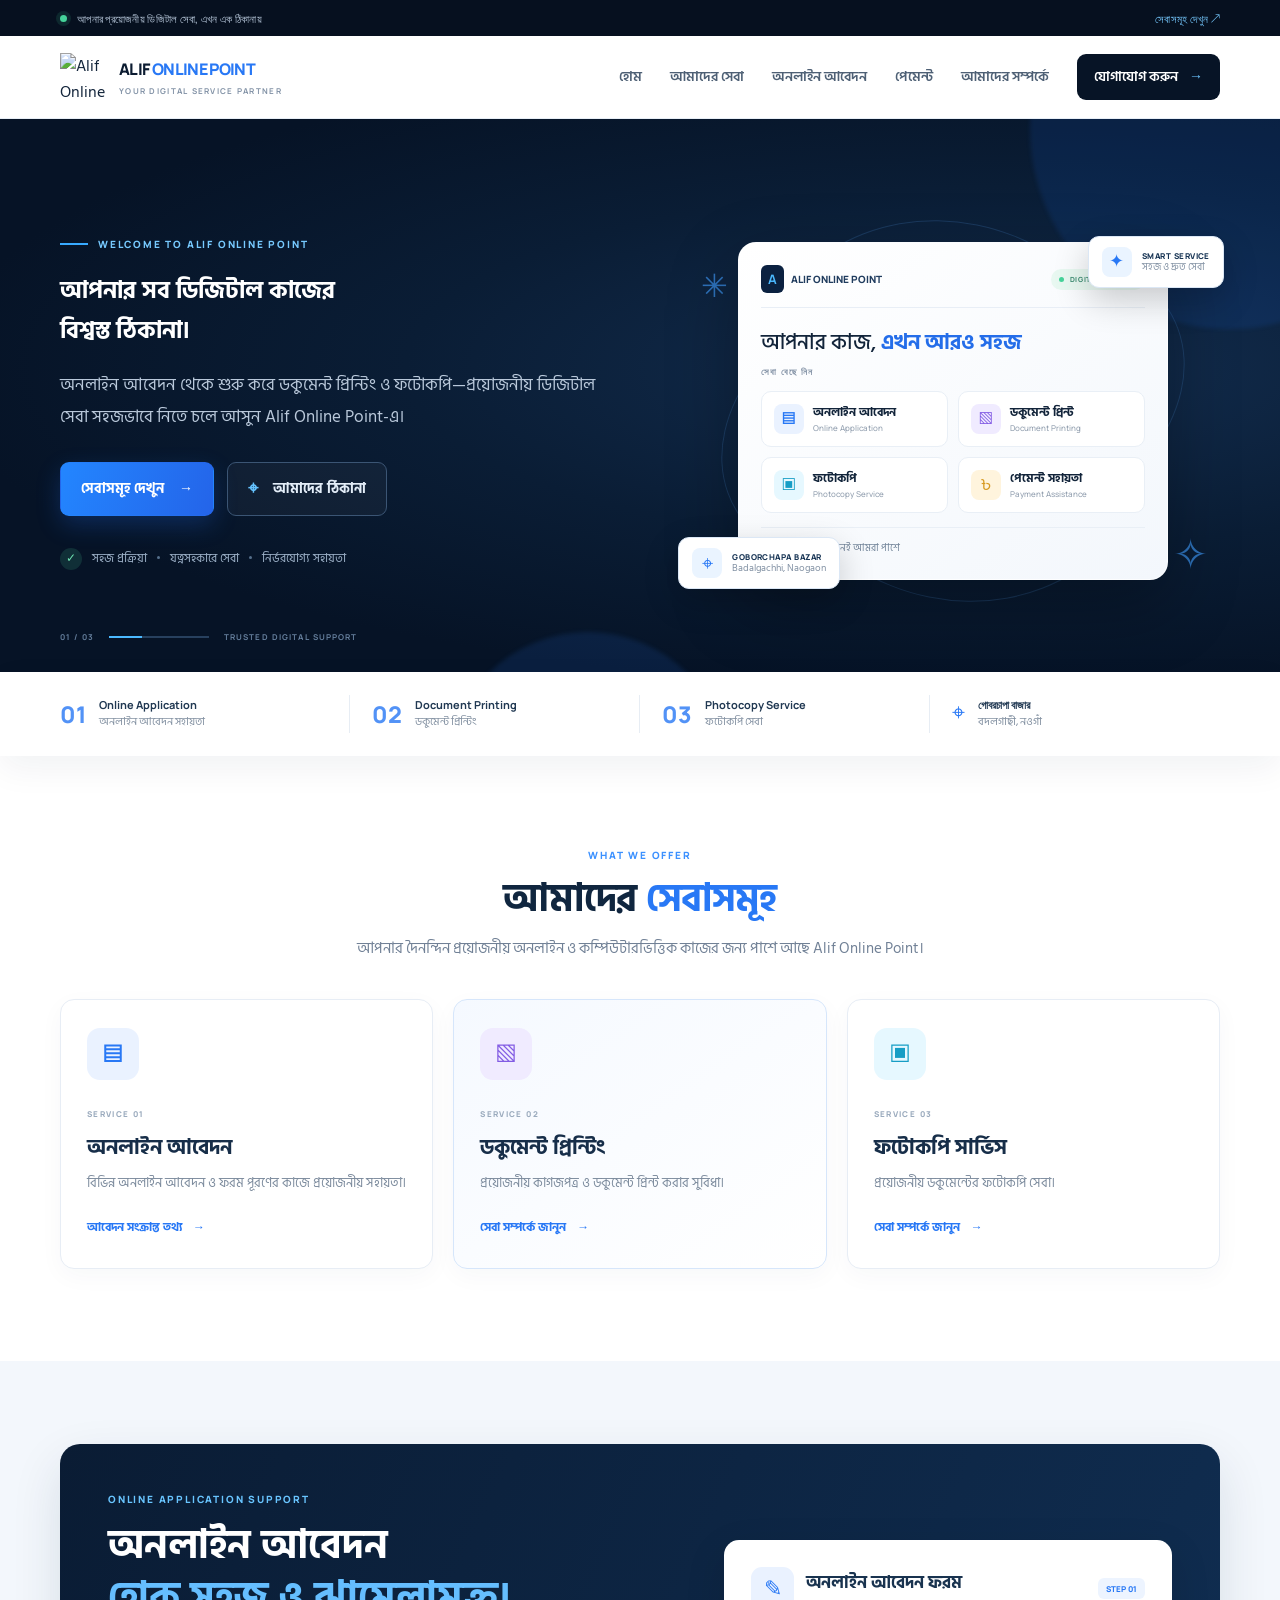
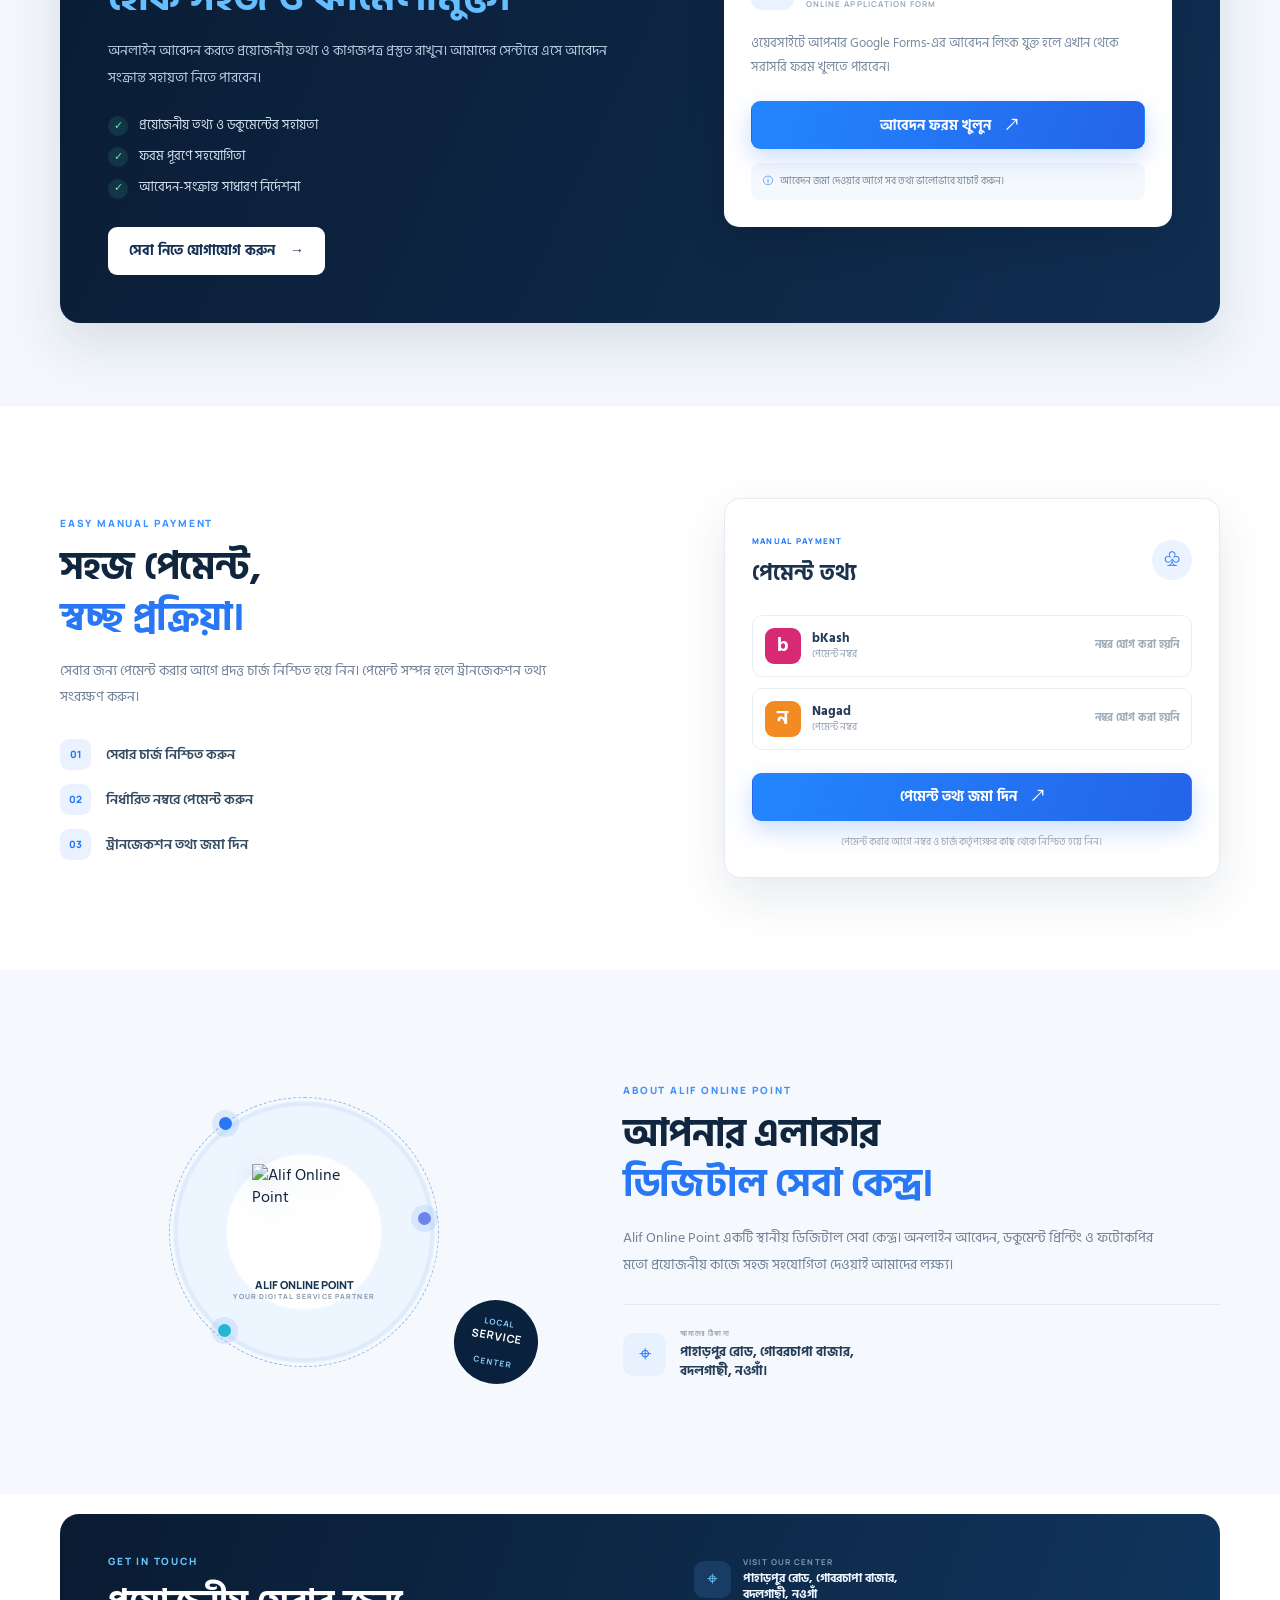
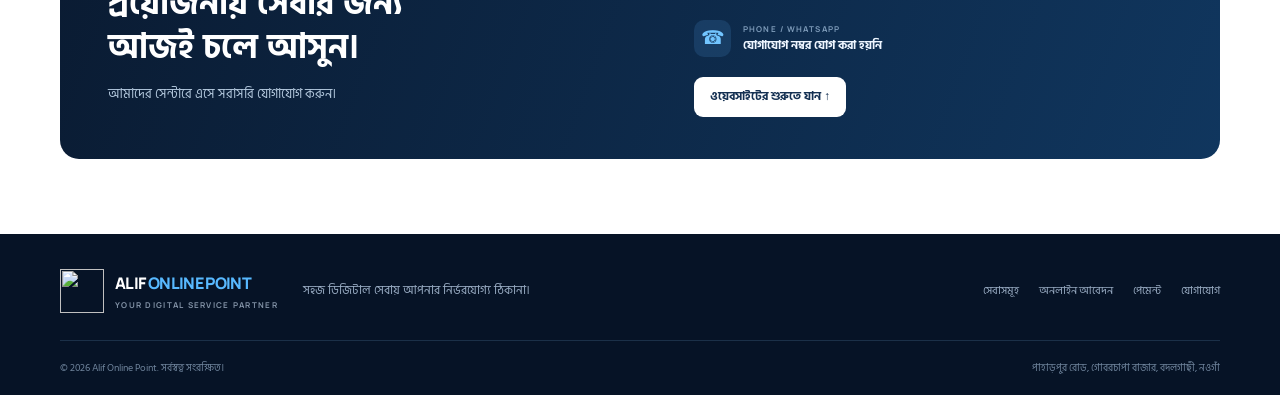
==== commit fe49b3bf: "Add files via upload" ====
--- a/index.html
+++ b/index.html
@@ -1,191 +1,133 @@
-<!DOCTYPE html>
+<!doctype html>
 <html lang="bn">
 <head>
-  <meta charset="UTF-8">
-  <meta name="viewport" content="width=device-width, initial-scale=1.0">
-  <meta name="description" content="Alif Online Point — অনলাইন আবেদন, ডকুমেন্ট প্রিন্ট, ফটোকপি ও ডিজিটাল সেবা।">
-  <meta name="keywords" content="Alif Online Point, অনলাইন আবেদন, প্রিন্ট, ফটোকপি, ডিজিটাল সেবা">
-  <meta name="author" content="Alif Online Point">
-  <meta name="theme-color" content="#071b36">
-  <title>Alif Online Point | Online Application & Printing Service</title>
+  <meta charset="utf-8">
+  <meta name="viewport" content="width=device-width, initial-scale=1">
+  <meta name="theme-color" content="#071426">
+  <meta name="description" content="Alif Online Point — অনলাইন আবেদন, ডকুমেন্ট প্রিন্টিং ও ফটোকপি সেবা। ঠিকানা: পাহাড়পুর রোড, গোবরচাপা বাজার, বদলগাছী, নওগাঁ।">
+  <title>Alif Online Point | ডিজিটাল সেবা কেন্দ্র</title>
+  <link rel="icon" type="image/svg+xml" href="assets/logo.svg">
   <link rel="stylesheet" href="style.css">
+  <script src="script.js" defer></script>
 </head>
 <body>
-  <header class="site-header">
+  <div class="announcement">
+    <div class="container announcement-inner">
+      <span class="live-dot" aria-hidden="true"></span>
+      <span>আপনার প্রয়োজনীয় ডিজিটাল সেবা, এখন এক ঠিকানায়</span>
+      <a href="#services">সেবাসমূহ দেখুন <span aria-hidden="true">↗</span></a>
+    </div>
+  </div>
+
+  <header class="site-header" id="top">
     <div class="container nav-wrap">
-      <a class="brand" href="#home" aria-label="Alif Online Point Home">
-        <span class="brand-mark">A</span>
-        <span><strong>ALIF</strong><small>ONLINE POINT</small></span>
+      <a class="brand" href="#top" aria-label="Alif Online Point হোম">
+        <img src="assets/logo.svg" alt="Alif Online Point লোগো" width="48" height="48">
+        <span class="brand-copy"><strong>ALIF <span>ONLINE POINT</span></strong><small>YOUR DIGITAL SERVICE PARTNER</small></span>
       </a>
-      <button class="menu-toggle" id="menuToggle" aria-label="মেনু খুলুন" aria-expanded="false">☰</button>
-      <nav class="nav-links" id="navLinks">
-        <a href="#home">হোম</a>
-        <a href="#services">সেবাসমূহ</a>
+      <button class="menu-toggle" id="menuToggle" type="button" aria-label="মেনু খুলুন" aria-expanded="false" aria-controls="mainNav"><span></span><span></span><span></span></button>
+      <nav class="main-nav" id="mainNav" aria-label="প্রধান নেভিগেশন">
+        <a href="#top">হোম</a>
+        <a href="#services">আমাদের সেবা</a>
+        <a href="#application">অনলাইন আবেদন</a>
+        <a href="#payment">পেমেন্ট</a>
         <a href="#about">আমাদের সম্পর্কে</a>
-        <a href="#payment">পেমেন্ট</a>
-        <a href="#contact" class="nav-cta">যোগাযোগ</a>
+        <a class="nav-cta" href="#contact">যোগাযোগ করুন <span aria-hidden="true">→</span></a>
       </nav>
     </div>
   </header>
 
   <main>
-    <section class="hero" id="home">
+    <section class="hero-section">
       <div class="hero-glow glow-one"></div><div class="hero-glow glow-two"></div>
       <div class="container hero-grid">
-        <div class="hero-copy">
-          <span class="eyebrow"><i></i> YOUR TRUSTED DIGITAL SERVICE POINT</span>
-          <h1>আপনার প্রয়োজনীয়<br><span>অনলাইন সেবা</span> এখন সহজে</h1>
-          <p>অনলাইন আবেদন, ডকুমেন্ট প্রিন্ট ও ফটোকপি—প্রয়োজনীয় ডিজিটাল সেবা এক জায়গায়। সহজ, দ্রুত ও যত্নসহকারে সেবা দেওয়াই আমাদের লক্ষ্য।</p>
+        <div class="hero-content">
+          <div class="eyebrow"><span class="eyebrow-line"></span> WELCOME TO ALIF ONLINE POINT</div>
+          <h1>আপনার সব ডিজিটাল কাজের<br><span>বিশ্বস্ত ঠিকানা।</span></h1>
+          <p class="hero-lead">অনলাইন আবেদন থেকে শুরু করে ডকুমেন্ট প্রিন্টিং ও ফটোকপি—প্রয়োজনীয় ডিজিটাল সেবা সহজভাবে নিতে চলে আসুন Alif Online Point-এ।</p>
           <div class="hero-actions">
-            <a class="btn btn-primary" href="#services">সেবাসমূহ দেখুন <b>→</b></a>
-            <a class="btn btn-outline" href="#contact">যোগাযোগ করুন</a>
+            <a class="button button-primary" href="#services">সেবাসমূহ দেখুন <span aria-hidden="true">→</span></a>
+            <a class="button button-ghost" href="#contact"><span class="play-icon" aria-hidden="true">⌖</span> আমাদের ঠিকানা</a>
           </div>
-          <div class="hero-note"><span class="note-check">✓</span> নির্ভরযোগ্য সহায়তা • সহজ প্রক্রিয়া • বন্ধুত্বপূর্ণ সেবা</div>
+          <div class="hero-proof"><div class="proof-icon">✓</div><span>সহজ প্রক্রিয়া <i></i> যত্নসহকারে সেবা <i></i> নির্ভরযোগ্য সহায়তা</span></div>
         </div>
-        <div class="hero-art" aria-label="Digital services illustration">
-          <div class="art-orbit orbit-a"></div><div class="art-orbit orbit-b"></div>
-          <div class="art-card main-art-card">
-            <div class="art-top"><span class="art-dot"></span><span class="art-dot"></span><span class="art-dot"></span><small>ALIF DIGITAL DESK</small></div>
-            <div class="art-document"><div class="doc-icon">▤</div><strong>ONLINE SERVICE</strong><span></span><span></span><span class="short-line"></span><div class="doc-stamp">AOP</div></div>
-            <div class="art-bottom"><span>✓</span> Service made simple</div>
+        <div class="hero-visual" aria-label="ডিজিটাল সেবা কেন্দ্রের ইলাস্ট্রেশন">
+          <div class="visual-orbit orbit-a"></div><div class="visual-orbit orbit-b"></div>
+          <div class="visual-card card-main">
+            <div class="card-top"><span class="mini-brand"><b>A</b> ALIF ONLINE POINT</span><span class="status-pill"><i></i> DIGITAL SERVICE</span></div>
+            <div class="screen-title">আপনার কাজ, <b>এখন আরও সহজ</b></div>
+            <div class="screen-subtitle">সেবা বেছে নিন</div>
+            <div class="service-mini-grid">
+              <div class="mini-service"><span class="mini-icon blue">▤</span><b>অনলাইন আবেদন</b><small>Online Application</small></div>
+              <div class="mini-service"><span class="mini-icon purple">▧</span><b>ডকুমেন্ট প্রিন্ট</b><small>Document Printing</small></div>
+              <div class="mini-service"><span class="mini-icon cyan">▣</span><b>ফটোকপি</b><small>Photocopy Service</small></div>
+              <div class="mini-service"><span class="mini-icon gold">৳</span><b>পেমেন্ট সহায়তা</b><small>Payment Assistance</small></div>
+            </div>
+            <div class="screen-footer"><span class="footer-check">✓</span> আপনার প্রয়োজনেই আমরা পাশে</div>
           </div>
-          <div class="float-chip chip-print">▣ <span>PRINT & COPY</span></div>
-          <div class="float-chip chip-online">◎ <span>ONLINE APPLICATION</span></div>
-          <div class="art-spark spark-one">✦</div><div class="art-spark spark-two">✧</div>
+          <div class="float-chip chip-top"><span>✦</span><div><b>SMART SERVICE</b><small>সহজ ও দ্রুত সেবা</small></div></div>
+          <div class="float-chip chip-bottom"><span class="pin-icon">⌖</span><div><b>GOBORCHAPA BAZAR</b><small>Badalgachhi, Naogaon</small></div></div>
+          <div class="hero-decoration dec-one">✳</div><div class="hero-decoration dec-two">✧</div>
         </div>
       </div>
-      <div class="container hero-stats">
-        <div><strong>01</strong><span>Online Application</span></div>
-        <div><strong>02</strong><span>Document Printing</span></div>
-        <div><strong>03</strong><span>Photocopy Service</span></div>
+      <div class="container hero-bottom"><span>01 / 03</span><div class="hero-progress"><i></i></div><span>TRUSTED DIGITAL SUPPORT</span></div>
+    </section>
+
+    <section class="quick-strip" aria-label="আমাদের সেবার সংক্ষিপ্ত পরিচিতি">
+      <div class="container strip-grid">
+        <div class="strip-item"><span class="strip-number">01</span><div><b>Online Application</b><small>অনলাইন আবেদন সহায়তা</small></div></div>
+        <div class="strip-item"><span class="strip-number">02</span><div><b>Document Printing</b><small>ডকুমেন্ট প্রিন্টিং</small></div></div>
+        <div class="strip-item"><span class="strip-number">03</span><div><b>Photocopy Service</b><small>ফটোকপি সেবা</small></div></div>
+        <div class="strip-item strip-location"><span class="location-mark">⌖</span><div><b>গোবরচাপা বাজার</b><small>বদলগাছী, নওগাঁ</small></div></div>
       </div>
     </section>
 
     <section class="section services-section" id="services">
       <div class="container">
-        <div class="section-heading">
-          <span class="eyebrow dark-eyebrow">WHAT WE OFFER</span>
-          <h2>আমাদের <span>সেবাসমূহ</span></h2>
-          <p>আপনার দৈনন্দিন অনলাইন ও ডকুমেন্ট-সংক্রান্ত কাজে প্রয়োজনীয় সহায়তা।</p>
-        </div>
-        <div class="service-grid">
-          <article class="service-card">
-            <div class="service-icon blue-icon">◎</div><span class="service-number">01 / DIGITAL</span>
-            <h3>অনলাইন আবেদন</h3>
-            <p>বিভিন্ন অনলাইন আবেদন ও ফরম পূরণে প্রয়োজনীয় সহায়তা। আবেদন করার আগে তথ্য ও কাগজপত্র যাচাই করে নিন।</p>
-            <a href="#contact">বিস্তারিত জানতে <b>→</b></a>
-          </article>
-          <article class="service-card featured-service">
-            <div class="service-icon cyan-icon">▤</div><span class="service-number">02 / DOCUMENT</span>
-            <h3>ডকুমেন্ট প্রিন্ট</h3>
-            <p>প্রয়োজনীয় ডকুমেন্ট, আবেদনপত্র ও অন্যান্য ফাইল প্রিন্ট করার সেবা।</p>
-            <a href="#contact">বিস্তারিত জানতে <b>→</b></a>
-          </article>
-          <article class="service-card">
-            <div class="service-icon violet-icon">▣</div><span class="service-number">03 / COPY</span>
-            <h3>ফটোকপি সার্ভিস</h3>
-            <p>প্রয়োজনীয় কাগজপত্রের ফটোকপি ও ডকুমেন্ট-সংক্রান্ত সাধারণ সহায়তা।</p>
-            <a href="#contact">বিস্তারিত জানতে <b>→</b></a>
-          </article>
+        <div class="section-heading centered"><span class="section-kicker">WHAT WE OFFER</span><h2>আমাদের <span>সেবাসমূহ</span></h2><p>আপনার দৈনন্দিন প্রয়োজনীয় অনলাইন ও কম্পিউটারভিত্তিক কাজের জন্য পাশে আছে Alif Online Point।</p></div>
+        <div class="services-grid">
+          <article class="service-card"><div class="service-icon icon-blue">▤</div><span class="service-index">SERVICE 01</span><h3>অনলাইন আবেদন</h3><p>বিভিন্ন অনলাইন আবেদন ও ফরম পূরণের কাজে প্রয়োজনীয় সহায়তা।</p><a href="#application" class="text-link">আবেদন সংক্রান্ত তথ্য <span>→</span></a></article>
+          <article class="service-card featured-service"><div class="service-icon icon-purple">▧</div><span class="service-index">SERVICE 02</span><h3>ডকুমেন্ট প্রিন্টিং</h3><p>প্রয়োজনীয় কাগজপত্র ও ডকুমেন্ট প্রিন্ট করার সুবিধা।</p><a href="#contact" class="text-link">সেবা সম্পর্কে জানুন <span>→</span></a></article>
+          <article class="service-card"><div class="service-icon icon-cyan">▣</div><span class="service-index">SERVICE 03</span><h3>ফটোকপি সার্ভিস</h3><p>প্রয়োজনীয় ডকুমেন্টের ফটোকপি সেবা।</p><a href="#contact" class="text-link">সেবা সম্পর্কে জানুন <span>→</span></a></article>
         </div>
       </div>
     </section>
 
-    <section class="about-section section" id="about">
-      <div class="container about-grid">
-        <div class="about-visual">
-          <div class="about-panel"><div class="about-logo">A</div><div class="about-panel-line"></div><div class="about-panel-line mid"></div><div class="about-panel-line short"></div><div class="about-badge">ALIF ONLINE POINT</div></div>
-          <div class="about-mini-card"><span>✓</span><div><strong>সহজ সেবা</strong><small>আপনার প্রয়োজন, আমাদের সহায়তা</small></div></div>
+    <section class="application-section section" id="application">
+      <div class="container application-grid">
+        <div class="application-copy"><span class="section-kicker light-kicker">ONLINE APPLICATION SUPPORT</span><h2>অনলাইন আবেদন<br><span>হোক সহজ ও ঝামেলামুক্ত।</span></h2><p>অনলাইন আবেদন করতে প্রয়োজনীয় তথ্য ও কাগজপত্র প্রস্তুত রাখুন। আমাদের সেন্টারে এসে আবেদন সংক্রান্ত সহায়তা নিতে পারবেন।</p>
+          <div class="check-list"><div><span>✓</span> প্রয়োজনীয় তথ্য ও ডকুমেন্টের সহায়তা</div><div><span>✓</span> ফরম পূরণে সহযোগিতা</div><div><span>✓</span> আবেদন-সংক্রান্ত সাধারণ নির্দেশনা</div></div>
+          <a class="button button-light" href="#contact">সেবা নিতে যোগাযোগ করুন <span>→</span></a>
         </div>
-        <div class="about-copy">
-          <span class="eyebrow dark-eyebrow">ABOUT ALIF ONLINE POINT</span>
-          <h2>ডিজিটাল কাজ হোক<br><span>আরও সহজ</span></h2>
-          <p>Alif Online Point একটি স্থানীয় ডিজিটাল সার্ভিস পয়েন্ট। অনলাইন আবেদন, ডকুমেন্ট প্রিন্ট ও ফটোকপি-সংক্রান্ত কাজে গ্রাহকদের সহায়তা করাই আমাদের উদ্দেশ্য।</p>
-          <ul class="check-list"><li>সহজভাবে প্রয়োজনীয় তথ্য জানানো</li><li>ডকুমেন্ট ও আবেদন-সংক্রান্ত সহায়তা</li><li>গ্রাহকের তথ্যের গোপনীয়তার প্রতি যত্নশীল থাকা</li></ul>
-          <a class="text-link" href="#contact">আমাদের সাথে কথা বলুন →</a>
+        <div class="application-panel"><div class="panel-head"><div class="panel-symbol">✎</div><div><b>অনলাইন আবেদন ফরম</b><small>ONLINE APPLICATION FORM</small></div><span class="panel-tag">STEP 01</span></div><p>ওয়েবসাইটে আপনার Google Forms-এর আবেদন লিংক যুক্ত হলে এখান থেকে সরাসরি ফরম খুলতে পারবেন।</p><a href="#" class="button button-primary button-full" data-form-link="application">আবেদন ফরম খুলুন <span>↗</span></a><div class="panel-note"><span>ⓘ</span> আবেদন জমা দেওয়ার আগে সব তথ্য ভালোভাবে যাচাই করুন।</div></div>
+      </div>
+    </section>
+
+    <section class="section payment-section" id="payment">
+      <div class="container payment-grid">
+        <div class="payment-copy"><span class="section-kicker">EASY MANUAL PAYMENT</span><h2>সহজ পেমেন্ট,<br><span>স্বচ্ছ প্রক্রিয়া।</span></h2><p>সেবার জন্য পেমেন্ট করার আগে প্রদত্ত চার্জ নিশ্চিত হয়ে নিন। পেমেন্ট সম্পন্ন হলে ট্রানজেকশন তথ্য সংরক্ষণ করুন।</p>
+          <div class="payment-steps"><div class="payment-step"><b>01</b><span>সেবার চার্জ নিশ্চিত করুন</span></div><div class="payment-step"><b>02</b><span>নির্ধারিত নম্বরে পেমেন্ট করুন</span></div><div class="payment-step"><b>03</b><span>ট্রানজেকশন তথ্য জমা দিন</span></div></div>
+        </div>
+        <div class="payment-card"><div class="payment-card-header"><div><small>MANUAL PAYMENT</small><h3>পেমেন্ট তথ্য</h3></div><span class="secure-mark">♧</span></div>
+          <div class="payment-method"><div class="method-logo bkash-logo">b</div><div class="method-info"><b>bKash</b><small>পেমেন্ট নম্বর</small></div><strong data-payment="bkash">নম্বর যোগ করা হয়নি</strong></div>
+          <div class="payment-method"><div class="method-logo nagad-logo">ন</div><div class="method-info"><b>Nagad</b><small>পেমেন্ট নম্বর</small></div><strong data-payment="nagad">নম্বর যোগ করা হয়নি</strong></div>
+          <a href="#" class="button button-primary button-full" data-form-link="payment">পেমেন্ট তথ্য জমা দিন <span>↗</span></a>
+          <p class="payment-disclaimer">পেমেন্ট করার আগে নম্বর ও চার্জ কর্তৃপক্ষের কাছ থেকে নিশ্চিত হয়ে নিন।</p>
         </div>
       </div>
     </section>
 
-    <section class="payment-section section" id="payment">
-      <div class="container">
-        <div class="section-heading">
-          <span class="eyebrow dark-eyebrow">MANUAL PAYMENT</span>
-          <h2>পেমেন্ট করুন <span>সহজে</span></h2>
-          <p>পেমেন্ট করার আগে নম্বরটি নিশ্চিত করুন। পেমেন্টের পর Google Form-এ Transaction ID জমা দিন।</p>
-        </div>
-        <div class="payment-layout">
-          <div class="payment-card bkash-card">
-            <div class="payment-card-top"><span class="pay-brand bkash-brand">bKash</span><span class="pay-status">MANUAL PAYMENT</span></div>
-            <p class="pay-label">bKash Merchant / Retail Number</p>
-            <div class="pay-number-row"><strong id="merchantNumber">01609189836</strong><button class="copy-btn" id="copyNumber" type="button">নম্বর কপি</button></div>
-            <p class="pay-hint">পেমেন্ট করার আগে নম্বর ও অ্যাকাউন্টের ধরন সরাসরি যাচাই করুন।</p>
-            <div class="pay-warning">শুধু অনুমোদিত ব্যবসায়িক Merchant/Retail নম্বর হলে এই নম্বর প্রকাশ করুন। এটি Merchant নম্বর হিসেবে অনুমোদিত না হলে পেমেন্টের জন্য ব্যবহার করবেন না।</div>
-          </div>
-          <div class="payment-instructions">
-            <h3>পেমেন্টের নিয়ম</h3>
-            <ol><li>সেবার মূল্য ও পেমেন্ট নম্বর আগে নিশ্চিত করুন।</li><li>অনুমোদিত পদ্ধতিতে পেমেন্ট সম্পন্ন করুন।</li><li>Transaction ID সংরক্ষণ করুন।</li><li>নিচের ফর্মে প্রয়োজনীয় তথ্য জমা দিন।</li></ol>
-            <a class="btn btn-primary form-btn" id="googleFormLink" href="YOUR_GOOGLE_FORM_LINK_HERE" target="_blank" rel="noopener">পেমেন্ট তথ্য জমা দিন ↗</a>
-            <small class="form-note">Google Form লিংক সেটআপ না করা পর্যন্ত এই বাটন কাজ করবে না।</small>
-          </div>
-        </div>
-        <div class="security-note"><span>🔒</span><p><strong>নিরাপত্তা:</strong> কখনোই আপনার bKash/Nagad/Rocket PIN, OTP বা পাসওয়ার্ড কারও সাথে শেয়ার করবেন না। এই ফর্ম শুধু তথ্য সংগ্রহ করে; এটি স্বয়ংক্রিয় পেমেন্ট বা পেমেন্ট যাচাই করে না।</p></div>
-        <div class="other-payments"><span>অন্যান্য পেমেন্ট মাধ্যম</span><p>Nagad ও Rocket-এর অনুমোদিত ব্যবসায়িক নম্বর পাওয়া গেলে এখানে যুক্ত করুন। আপাতত কোনো নম্বর দেওয়া হয়নি।</p></div>
+    <section class="section about-section" id="about">
+      <div class="container about-grid"><div class="about-visual"><div class="about-art"><div class="art-ring"></div><div class="art-center"><img src="assets/logo.svg" alt="Alif Online Point" width="104" height="104"><b>ALIF ONLINE POINT</b><small>YOUR DIGITAL SERVICE PARTNER</small></div><span class="art-dot dot-a"></span><span class="art-dot dot-b"></span><span class="art-dot dot-c"></span></div><div class="about-stamp">LOCAL<br><b>SERVICE</b><br>CENTER</div></div>
+        <div class="about-copy"><span class="section-kicker">ABOUT ALIF ONLINE POINT</span><h2>আপনার এলাকার<br><span>ডিজিটাল সেবা কেন্দ্র।</span></h2><p>Alif Online Point একটি স্থানীয় ডিজিটাল সেবা কেন্দ্র। অনলাইন আবেদন, ডকুমেন্ট প্রিন্টিং ও ফটোকপির মতো প্রয়োজনীয় কাজে সহজ সহযোগিতা দেওয়াই আমাদের লক্ষ্য।</p><div class="about-address"><span class="address-icon">⌖</span><div><small>আমাদের ঠিকানা</small><b>পাহাড়পুর রোড, গোবরচাপা বাজার,<br>বদলগাছী, নওগাঁ।</b></div></div></div>
       </div>
     </section>
 
-    <section class="contact-section section" id="contact">
-      <div class="container contact-grid">
-        <div><span class="eyebrow">GET IN TOUCH</span><h2>কোনো তথ্য জানতে<br><span>যোগাযোগ করুন</span></h2><p>আপনার প্রয়োজনীয় সেবা সম্পর্কে জানতে আমাদের সাথে যোগাযোগ করুন।</p></div>
-        <div class="contact-card">
-          <div class="contact-row"><span class="contact-icon">☎</span><div><small>PHONE / WHATSAPP</small><strong>আপনার যোগাযোগ নম্বর যোগ করুন</strong></div></div>
-          <div class="contact-row"><span class="contact-icon">⌖</span><div><small>ADDRESS</small><strong>আপনার ব্যবসার ঠিকানা যোগ করুন</strong></div></div>
-          <div class="contact-row"><span class="contact-icon">◷</span><div><small>BUSINESS HOURS</small><strong>সময় জানতে যোগাযোগ করুন</strong></div></div>
-          <a class="btn btn-light" href="tel:">কল করার নম্বর সেট করুন</a>
-        </div>
-      </div>
-    </section>
+    <section class="contact-section" id="contact"><div class="container contact-card"><div class="contact-text"><span class="section-kicker light-kicker">GET IN TOUCH</span><h2>প্রয়োজনীয় সেবার জন্য<br>আজই চলে আসুন।</h2><p>আমাদের সেন্টারে এসে সরাসরি যোগাযোগ করুন।</p></div><div class="contact-details"><div class="contact-detail"><span>⌖</span><div><small>VISIT OUR CENTER</small><b>পাহাড়পুর রোড, গোবরচাপা বাজার,<br>বদলগাছী, নওগাঁ</b></div></div><div class="contact-detail" id="phoneContact"><span>☎</span><div><small>PHONE / WHATSAPP</small><b data-contact="phone">যোগাযোগ নম্বর যোগ করা হয়নি</b></div></div><a class="button button-light" href="#top">ওয়েবসাইটের শুরুতে যান ↑</a></div></div></section>
   </main>
 
-  <footer class="site-footer"><div class="container footer-wrap"><a class="brand footer-brand" href="#home"><span class="brand-mark">A</span><span><strong>ALIF</strong><small>ONLINE POINT</small></span></a><p>© <span id="year"></span> Alif Online Point. All rights reserved.</p><a href="#home">Back to top ↑</a></div></footer>
-
+  <footer class="site-footer"><div class="container footer-main"><a class="brand footer-brand" href="#top"><img src="assets/logo.svg" alt="" width="44" height="44"><span class="brand-copy"><strong>ALIF <span>ONLINE POINT</span></strong><small>YOUR DIGITAL SERVICE PARTNER</small></span></a><p>সহজ ডিজিটাল সেবায় আপনার নির্ভরযোগ্য ঠিকানা।</p><div class="footer-links"><a href="#services">সেবাসমূহ</a><a href="#application">অনলাইন আবেদন</a><a href="#payment">পেমেন্ট</a><a href="#contact">যোগাযোগ</a></div></div><div class="container footer-bottom"><span>© <span id="currentYear"></span> Alif Online Point. সর্বস্বত্ব সংরক্ষিত।</span><span>পাহাড়পুর রোড, গোবরচাপা বাজার, বদলগাছী, নওগাঁ</span></div></footer>
+  <button class="back-to-top" id="backToTop" aria-label="উপরে যান" type="button">↑</button>
   <div class="toast" id="toast" role="status" aria-live="polite"></div>
-  <script>
-    const menuToggle = document.getElementById('menuToggle');
-    const navLinks = document.getElementById('navLinks');
-    menuToggle.addEventListener('click', () => {
-      const opened = navLinks.classList.toggle('open');
-      menuToggle.setAttribute('aria-expanded', String(opened));
-    });
-    navLinks.querySelectorAll('a').forEach(link => link.addEventListener('click', () => {
-      navLinks.classList.remove('open');
-      menuToggle.setAttribute('aria-expanded', 'false');
-    }));
-    document.getElementById('year').textContent = new Date().getFullYear();
-
-    const copyButton = document.getElementById('copyNumber');
-    copyButton.addEventListener('click', async () => {
-      const number = document.getElementById('merchantNumber').textContent.trim();
-      const toast = document.getElementById('toast');
-      try {
-        await navigator.clipboard.writeText(number);
-        toast.textContent = 'পেমেন্ট নম্বর কপি হয়েছে';
-      } catch (error) {
-        toast.textContent = 'নম্বরটি হাতে কপি করুন: ' + number;
-      }
-      toast.classList.add('show');
-      setTimeout(() => toast.classList.remove('show'), 2600);
-    });
-
-    document.getElementById('googleFormLink').addEventListener('click', function(event) {
-      if (this.getAttribute('href') === 'YOUR_GOOGLE_FORM_LINK_HERE') {
-        event.preventDefault();
-        const toast = document.getElementById('toast');
-        toast.textContent = 'প্রথমে HTML-এ আপনার Google Form link বসান';
-        toast.classList.add('show');
-        setTimeout(() => toast.classList.remove('show'), 3200);
-      }
-    });
-  </script>
 </body>
 </html>
--- a/style.css
+++ b/style.css
@@ -0,0 +1,16 @@
+@import url('https://fonts.googleapis.com/css2?family=Hind+Siliguri:wght@400;500;600;700&family=Manrope:wght@400;500;600;700;800&display=swap');
+:root{--navy:#071426;--navy2:#0b1c33;--blue:#2878f5;--cyan:#39b9ff;--ink:#12243a;--muted:#6c7d91;--line:#e6edf5;--pale:#f5f8fc;--white:#fff;--shadow:0 18px 50px rgba(13,39,72,.10)}
+*{box-sizing:border-box}html{scroll-behavior:smooth;scroll-padding-top:90px}body{margin:0;color:var(--ink);font-family:'Hind Siliguri',sans-serif;font-size:16px;line-height:1.65;background:#fff}a{color:inherit;text-decoration:none}button{font:inherit}.container{width:min(1160px,calc(100% - 44px));margin-inline:auto}.announcement{background:#06101f;color:#b9c9dc;font:500 11px 'Manrope',sans-serif;letter-spacing:.025em}.announcement-inner{min-height:36px;display:flex;align-items:center;gap:10px}.announcement a{margin-left:auto;color:#76c9ff}.live-dot,.status-pill i{width:7px;height:7px;border-radius:50%;background:#45d39a;box-shadow:0 0 0 4px rgba(69,211,154,.12)}
+.site-header{position:sticky;top:0;z-index:20;background:rgba(255,255,255,.94);backdrop-filter:blur(16px);border-bottom:1px solid rgba(225,234,244,.8)}.nav-wrap{height:82px;display:flex;align-items:center;justify-content:space-between}.brand{display:flex;align-items:center;gap:11px}.brand img{flex:none}.brand-copy{display:grid;line-height:1.2}.brand-copy strong{font:800 16px 'Manrope',sans-serif;letter-spacing:-.04em;color:#0c1c31}.brand-copy strong span{color:var(--blue)}.brand-copy small{font:700 8px 'Manrope',sans-serif;letter-spacing:.16em;color:#8292a6;margin-top:5px}.main-nav{display:flex;align-items:center;gap:28px;font-size:14px;font-weight:600;color:#4e6075}.main-nav>a:not(.nav-cta):hover{color:var(--blue)}.nav-cta{background:var(--navy);color:#fff!important;padding:11px 17px;border-radius:9px;transition:.2s}.nav-cta:hover{background:var(--blue)}.nav-cta span{margin-left:8px;color:#6dc5ff}.menu-toggle{display:none;border:0;background:none;padding:8px}.menu-toggle span{display:block;width:24px;height:2px;background:var(--navy);margin:5px}
+.hero-section{position:relative;overflow:hidden;background:radial-gradient(ellipse at 78% 45%,#132e50 0,#0a1d35 42%,#061326 75%);color:#fff;padding:72px 0 30px}.hero-grid{display:grid;grid-template-columns:1.05fr .95fr;align-items:center;gap:36px;min-height:440px;position:relative;z-index:1}.hero-content{padding:15px 0 30px}.eyebrow,.section-kicker{font:800 10px 'Manrope',sans-serif;letter-spacing:.18em;color:#3c91ff;display:flex;align-items:center;gap:10px}.eyebrow{color:#77caff}.eyebrow-line{width:28px;height:2px;background:#38aaff}.hero h1{font-size:clamp(38px,5vw,60px);line-height:1.24;letter-spacing:-.035em;margin:22px 0 16px;font-weight:700}.hero h1 span{color:#55b9ff}.hero-lead{max-width:555px;color:#b9c8da;font-size:17px;line-height:1.85;margin:0}.hero-actions{display:flex;gap:13px;flex-wrap:wrap;margin-top:29px}.button{min-height:48px;display:inline-flex;align-items:center;justify-content:center;gap:15px;padding:11px 20px;border-radius:9px;font-weight:700;font-size:14px;border:1px solid transparent;transition:transform .2s,background .2s,box-shadow .2s;cursor:pointer}.button:hover{transform:translateY(-2px)}.button-primary{background:linear-gradient(110deg,#2386ff,#2464e9);color:#fff;box-shadow:0 9px 25px rgba(35,113,245,.24)}.button-primary:hover{box-shadow:0 12px 28px rgba(35,113,245,.35)}.button-ghost{border-color:#3b5574;color:#e3edf8;background:rgba(255,255,255,.035)}.button-ghost:hover{background:rgba(255,255,255,.09)}.button-light{background:#fff;color:#143052}.button-light:hover{background:#eaf5ff}.play-icon{color:#65c3ff;font-size:18px}.hero-proof{display:flex;align-items:center;gap:10px;color:#9eb2c9;font-size:12px;margin-top:32px}.proof-icon{height:22px;width:22px;border-radius:50%;display:grid;place-items:center;color:#6ee2b1;background:rgba(80,220,165,.14);font-size:12px}.hero-proof i{display:inline-block;width:3px;height:3px;border-radius:50%;background:#56708c;margin:0 7px 3px}
+.hero-visual{height:420px;position:relative;display:grid;place-items:center}.visual-orbit{position:absolute;border:1px solid rgba(89,166,246,.18);border-radius:50%;transform:rotate(-20deg)}.orbit-a{width:480px;height:310px}.orbit-b{width:410px;height:370px;transform:rotate(32deg)}.visual-card{position:relative;width:min(430px,95%);background:linear-gradient(145deg,#fff,#f3f7fc);border:1px solid rgba(255,255,255,.5);border-radius:18px;color:var(--ink);padding:22px;box-shadow:0 25px 70px rgba(0,0,0,.3);z-index:2}.card-top{display:flex;align-items:center;justify-content:space-between;border-bottom:1px solid #e8eef6;padding-bottom:14px}.mini-brand{font:800 10px 'Manrope',sans-serif;color:#203c5e;display:flex;align-items:center;gap:7px}.mini-brand b{background:#0b2140;color:#4bb9ff;border-radius:6px;padding:5px 7px;font-size:13px}.status-pill{font:700 7px 'Manrope',sans-serif;letter-spacing:.1em;color:#34886c;background:#e8f8f1;padding:6px 8px;border-radius:20px;display:flex;align-items:center;gap:6px}.status-pill i{width:5px;height:5px;box-shadow:none}.screen-title{font-size:21px;font-weight:500;margin-top:18px}.screen-title b{color:#246de9}.screen-subtitle{font:700 9px 'Manrope',sans-serif;letter-spacing:.13em;color:#8291a5;margin:4px 0 13px}.service-mini-grid{display:grid;grid-template-columns:1fr 1fr;gap:10px}.mini-service{background:#fff;border:1px solid #e9eff6;border-radius:10px;padding:12px;display:grid;grid-template-columns:30px 1fr;column-gap:9px;align-items:center}.mini-icon{grid-row:span 2;width:30px;height:30px;border-radius:8px;display:grid;place-items:center;font-size:17px}.mini-icon.blue{background:#eaf2ff;color:#2878f5}.mini-icon.purple{background:#f0ebff;color:#825ce4}.mini-icon.cyan{background:#e6f8ff;color:#169dc5}.mini-icon.gold{background:#fff4dd;color:#d79a22}.mini-service b{font-size:12px;line-height:1.3}.mini-service small{font:500 8px 'Manrope',sans-serif;color:#93a0b0}.screen-footer{border-top:1px solid #e9eff6;margin-top:14px;padding-top:12px;color:#718398;font-size:10px}.footer-check{color:#168f68;margin-right:6px}.float-chip{position:absolute;background:#fff;color:#173454;border:1px solid #dbe7f5;box-shadow:0 12px 35px rgba(0,0,0,.2);border-radius:11px;padding:10px 13px;display:flex;align-items:center;gap:10px;z-index:3}.float-chip>span{height:30px;width:30px;border-radius:8px;display:grid;place-items:center;background:#eaf4ff;color:#2878f5;font-size:18px}.float-chip div{display:grid;line-height:1.35}.float-chip b{font:800 8px 'Manrope',sans-serif;letter-spacing:.06em}.float-chip small{font-size:10px;color:#8392a4}.chip-top{top:35px;right:-4px}.chip-bottom{bottom:32px;left:-8px}.pin-icon{font-size:20px!important}.hero-decoration{position:absolute;color:#3b93ef;opacity:.7;font-size:32px}.dec-one{top:60px;left:15px}.dec-two{bottom:30px;right:12px;font-size:42px}.hero-glow{position:absolute;border-radius:50%;filter:blur(2px);pointer-events:none}.glow-one{width:400px;height:400px;right:-150px;top:-190px;background:rgba(27,108,232,.12)}.glow-two{width:280px;height:280px;left:35%;bottom:-240px;background:rgba(40,120,245,.12)}.hero-bottom{position:relative;z-index:1;display:flex;align-items:center;gap:15px;color:#67819f;font:700 8px 'Manrope',sans-serif;letter-spacing:.14em}.hero-progress{width:100px;height:2px;background:#27405e}.hero-progress i{display:block;width:33%;height:100%;background:#4bb9ff}
+.quick-strip{background:#fff;box-shadow:0 12px 35px rgba(15,41,70,.06);position:relative;z-index:3}.strip-grid{display:grid;grid-template-columns:repeat(4,1fr);padding:23px 0}.strip-item{display:flex;align-items:center;gap:13px;padding:0 22px;border-right:1px solid #e7edf4}.strip-item:first-child{padding-left:0}.strip-item:last-child{border:0}.strip-number{font:800 23px 'Manrope',sans-serif;color:#2878f5;opacity:.8}.strip-item div{display:grid;line-height:1.4}.strip-item b{font:700 11px 'Manrope',sans-serif;color:#203852}.strip-item small{font-size:11px;color:#8290a1;margin-top:3px}.location-mark{color:#2878f5;font-size:23px}
+.section{padding:92px 0}.section-heading{max-width:650px;margin:0 auto 38px}.centered{text-align:center}.centered .section-kicker{justify-content:center}.section-heading h2,.about-copy h2,.payment-copy h2{font-size:39px;line-height:1.3;margin:12px 0;color:#10263f;letter-spacing:-.02em}.section-heading h2 span,.about-copy h2 span,.payment-copy h2 span{color:#2878f5}.section-heading p{color:#718196;margin:0;font-size:15px}.services-grid{display:grid;grid-template-columns:repeat(3,1fr);gap:20px}.service-card{position:relative;min-height:270px;background:#fff;border:1px solid #e7edf5;border-radius:14px;padding:28px 26px;box-shadow:0 7px 25px rgba(18,44,76,.035);transition:.25s}.service-card:hover{transform:translateY(-6px);box-shadow:var(--shadow);border-color:#c8defa}.featured-service{background:linear-gradient(145deg,#f5f9ff,#fff);border-color:#d6e6fb}.service-icon{width:52px;height:52px;border-radius:13px;display:grid;place-items:center;font-size:25px;margin-bottom:19px}.icon-blue{background:#eaf2ff;color:#2878f5}.icon-purple{background:#f0ebff;color:#825ce4}.icon-cyan{background:#e6f8ff;color:#169dc5}.service-index{font:800 8px 'Manrope',sans-serif;letter-spacing:.17em;color:#9aaabd}.service-card h3{font-size:21px;margin:5px 0 7px;color:#172e49}.service-card p{color:#7c8b9d;font-size:13px;line-height:1.8;margin:0 0 17px}.text-link{font-size:12px;font-weight:700;color:#2878f5}.text-link span{margin-left:8px}
+.application-section{background:#f3f7fc;padding:83px 0}.application-grid{display:grid;grid-template-columns:1fr .82fr;gap:70px;align-items:center}.light-kicker{color:#69c5ff}.application-copy h2,.contact-text h2{font-size:40px;line-height:1.3;margin:14px 0;color:#fff}.application-copy h2 span{color:#65beff}.application-copy>p{max-width:500px;color:#b6c9dd;font-size:14px;line-height:1.9}.application-section .container{background:linear-gradient(115deg,#0a1c34,#102e52);border-radius:20px;padding:48px;box-shadow:0 20px 50px rgba(14,39,69,.12)}.check-list{display:grid;gap:10px;margin:23px 0 28px;color:#d3e1ef;font-size:13px}.check-list span{display:inline-grid;place-items:center;width:20px;height:20px;background:rgba(60,190,148,.15);color:#65dfb2;border-radius:50%;font-size:11px;margin-right:8px}.application-panel{background:#fff;border-radius:15px;padding:27px;box-shadow:0 14px 40px rgba(0,0,0,.12)}.panel-head{display:flex;align-items:center;gap:12px}.panel-symbol{height:43px;width:43px;border-radius:11px;background:#eaf2ff;color:#2878f5;display:grid;place-items:center;font-size:22px}.panel-head>div:nth-child(2){display:grid}.panel-head b{font-size:17px;color:#19334f}.panel-head small{font:700 8px 'Manrope',sans-serif;letter-spacing:.13em;color:#9aaabd}.panel-tag{margin-left:auto;color:#2878f5;background:#edf4ff;padding:5px 8px;border-radius:6px;font:800 8px 'Manrope',sans-serif}.application-panel>p{font-size:13px;color:#78899c;line-height:1.8;margin:22px 0}.button-full{width:100%}.panel-note{background:#f5f8fc;border-radius:8px;padding:10px 12px;color:#77889b;font-size:10px;margin-top:14px}.panel-note span{color:#2878f5;margin-right:5px}
+.payment-grid{display:grid;grid-template-columns:1fr .85fr;gap:80px;align-items:center}.payment-copy>p{max-width:510px;color:#718196;font-size:14px;line-height:1.9}.payment-steps{display:grid;gap:14px;margin-top:28px}.payment-step{display:flex;align-items:center;gap:15px;color:#334a63;font-size:14px;font-weight:600}.payment-step b{width:31px;height:31px;border-radius:9px;background:#eaf2ff;color:#2878f5;display:grid;place-items:center;font:800 10px 'Manrope',sans-serif}.payment-card{padding:27px;border:1px solid #e4ebf3;border-radius:16px;box-shadow:var(--shadow);background:#fff}.payment-card-header{display:flex;justify-content:space-between;align-items:center;margin-bottom:20px}.payment-card-header small{font:800 8px 'Manrope',sans-serif;letter-spacing:.16em;color:#2878f5}.payment-card-header h3{font-size:22px;margin:3px 0;color:#1b324d}.secure-mark{width:40px;height:40px;border-radius:50%;display:grid;place-items:center;color:#2878f5;background:#eaf3ff;font-size:21px}.payment-method{display:flex;align-items:center;gap:11px;border:1px solid #e9eef5;border-radius:10px;padding:12px;margin:11px 0}.method-logo{width:36px;height:36px;border-radius:9px;display:grid;place-items:center;color:#fff;font-weight:700;font-size:19px}.bkash-logo{background:#d82a74}.nagad-logo{background:#f28b24}.method-info{display:grid;line-height:1.35}.method-info b{font-size:13px;color:#233b56}.method-info small{font-size:10px;color:#91a0b0}.payment-method strong{margin-left:auto;font-size:11px;color:#a0acb8;text-align:right}.payment-card>.button{margin-top:12px}.payment-disclaimer{text-align:center;font-size:10px;color:#99a5b2;margin:13px 0 0}
+.about-section{background:#f5f8fc}.about-grid{display:grid;grid-template-columns:.9fr 1.1fr;gap:75px;align-items:center}.about-visual{position:relative;min-height:340px;display:grid;place-items:center}.about-art{width:300px;height:300px;border-radius:50%;background:radial-gradient(circle,#fff 0 36%,#edf5ff 37% 59%,#deebfc 60% 61%,transparent 62%);position:relative;display:grid;place-items:center}.art-ring{position:absolute;inset:15px;border:1px dashed #8fb9e9;border-radius:50%}.art-center{display:grid;justify-items:center;line-height:1.4}.art-center img{filter:drop-shadow(0 6px 10px rgba(20,66,124,.15))}.art-center b{font:800 11px 'Manrope',sans-serif;color:#183653;margin-top:9px}.art-center small{font:700 7px 'Manrope',sans-serif;letter-spacing:.16em;color:#8295aa}.art-dot{position:absolute;width:13px;height:13px;border-radius:50%;background:#2878f5;box-shadow:0 0 0 7px rgba(40,120,245,.12)}.dot-a{top:35px;left:65px}.dot-b{right:23px;top:130px;background:#6e83e9}.dot-c{bottom:45px;left:64px;background:#25b6cf}.about-stamp{position:absolute;bottom:13px;right:5px;background:#09213d;color:#8fcfff;border:5px solid #f5f8fc;border-radius:50%;width:94px;height:94px;display:grid;place-content:center;text-align:center;font:700 8px 'Manrope',sans-serif;letter-spacing:.12em;line-height:1.5;transform:rotate(10deg)}.about-stamp b{color:#fff;font-size:11px}.about-copy h2{margin-bottom:14px}.about-copy>p{color:#718196;font-size:14px;line-height:1.95;max-width:540px}.about-address{display:flex;align-items:center;gap:14px;border-top:1px solid #e0e8f1;margin-top:25px;padding-top:22px}.address-icon{width:43px;height:43px;border-radius:11px;background:#e8f2ff;color:#2878f5;display:grid;place-items:center;font-size:22px}.about-address div{display:grid;line-height:1.5}.about-address small{font:700 8px 'Manrope',sans-serif;letter-spacing:.13em;color:#8fa0b2}.about-address b{font-size:13px;color:#243e5a;margin-top:4px}
+.contact-section{background:#fff;padding:20px 0 75px}.contact-card{border-radius:19px;background:linear-gradient(110deg,#0a1b32,#10365e);padding:40px 48px;display:grid;grid-template-columns:1fr .9fr;gap:55px;color:#fff;align-items:center}.contact-text h2{font-size:34px}.contact-text p{font-size:13px;color:#b3c8dd}.contact-details{display:grid;gap:16px}.contact-detail{display:flex;align-items:center;gap:12px}.contact-detail>span{width:37px;height:37px;border-radius:10px;background:rgba(93,177,255,.14);display:grid;place-items:center;color:#72c5ff;font-size:19px}.contact-detail div{display:grid;line-height:1.4}.contact-detail small{font:700 8px 'Manrope',sans-serif;letter-spacing:.14em;color:#7e9bb9}.contact-detail b{font-size:12px;color:#edf5ff;margin-top:4px}.contact-details .button{justify-self:start;margin-top:4px;min-height:40px;font-size:12px;padding:8px 15px}
+.site-footer{background:#061326;color:#9aadc4;padding:35px 0 0}.footer-main{display:flex;align-items:center;gap:25px;padding-bottom:27px}.footer-brand .brand-copy strong{color:#fff}.footer-brand .brand-copy strong span{color:#58b9ff}.footer-main>p{font-size:12px;margin:0}.footer-links{margin-left:auto;display:flex;gap:20px;font-size:11px}.footer-links a:hover{color:#62bfff}.footer-bottom{border-top:1px solid #1b3048;min-height:55px;display:flex;justify-content:space-between;align-items:center;gap:15px;font-size:10px;color:#70859d}.back-to-top{position:fixed;z-index:15;right:20px;bottom:20px;width:42px;height:42px;border:0;border-radius:12px;background:#2878f5;color:#fff;font-size:21px;box-shadow:0 8px 24px rgba(40,120,245,.3);cursor:pointer;opacity:0;pointer-events:none;transform:translateY(8px);transition:.2s}.back-to-top.visible{opacity:1;pointer-events:auto;transform:translateY(0)}.toast{position:fixed;z-index:40;left:50%;bottom:25px;transform:translate(-50%,15px);background:#102844;color:#fff;padding:12px 18px;border-radius:9px;box-shadow:0 12px 35px rgba(0,0,0,.2);font-size:13px;opacity:0;pointer-events:none;transition:.25s;max-width:calc(100% - 30px);text-align:center}.toast.show{opacity:1;transform:translate(-50%,0)}
+@media(max-width:980px){.main-nav{gap:16px}.main-nav>a{font-size:12px}.hero-grid{gap:10px}.hero-visual{transform:scale(.92)}.strip-item{padding:0 12px}.application-grid,.payment-grid,.about-grid{gap:38px}.application-section .container{padding:38px}.contact-card{gap:30px;padding:35px}}
+@media(max-width:760px){.container{width:min(100% - 34px,560px)}.announcement-inner{font-size:9px}.announcement a{font-size:9px}.nav-wrap{height:70px}.brand img{width:42px;height:42px}.brand-copy strong{font-size:14px}.brand-copy small{font-size:7px}.menu-toggle{display:block}.main-nav{display:none;position:absolute;top:70px;left:0;right:0;background:#fff;padding:14px 22px 20px;border-bottom:1px solid #e7edf5;box-shadow:0 15px 25px rgba(13,39,72,.08);align-items:stretch;gap:4px}.main-nav.open{display:flex;flex-direction:column}.main-nav>a{padding:10px 8px;font-size:14px}.main-nav .nav-cta{text-align:center;margin-top:6px}.hero-section{padding:45px 0 25px}.hero-grid{grid-template-columns:1fr;gap:0}.hero-content{padding:0 0 12px}.hero h1{font-size:39px}.hero-lead{font-size:14px}.hero-proof{font-size:10px;flex-wrap:wrap;margin-top:22px}.hero-visual{height:345px;transform:none;margin-top:5px}.visual-card{width:min(390px,92%);padding:17px}.screen-title{font-size:18px}.chip-top{right:0;top:7px}.chip-bottom{left:0;bottom:8px}.float-chip{padding:7px 9px}.float-chip>span{width:26px;height:26px}.hero-decoration{display:none}.orbit-a{width:370px;height:260px}.orbit-b{width:330px;height:310px}.hero-bottom{font-size:7px}.strip-grid{grid-template-columns:1fr 1fr;padding:10px 0}.strip-item{padding:12px 8px;border-right:0;border-bottom:1px solid #edf1f6}.strip-item:nth-child(odd){border-right:1px solid #edf1f6}.strip-item:nth-child(n+3){border-bottom:0}.strip-item:first-child{padding-left:8px}.strip-number{font-size:20px}.strip-item b{font-size:10px}.strip-item small{font-size:10px}.section{padding:66px 0}.section-heading{margin-bottom:27px}.section-heading h2,.about-copy h2,.payment-copy h2{font-size:31px}.section-heading p{font-size:13px}.services-grid{grid-template-columns:1fr;gap:13px}.service-card{min-height:auto;padding:22px}.service-icon{margin-bottom:12px}.service-card h3{font-size:19px}.service-card p{margin-bottom:10px}.application-section{padding:55px 0}.application-section .container{padding:28px 20px;border-radius:15px}.application-grid,.payment-grid,.about-grid,.contact-card{grid-template-columns:1fr;gap:28px}.application-copy h2,.contact-text h2{font-size:32px}.application-copy>p{font-size:13px}.application-panel{padding:21px}.payment-grid{gap:28px}.payment-card{padding:22px}.about-grid{gap:15px}.about-visual{min-height:285px}.about-art{width:260px;height:260px}.about-stamp{right:10px;bottom:0;width:80px;height:80px}.about-copy h2{font-size:31px}.contact-section{padding:0 0 55px}.contact-card{padding:28px 22px;gap:22px}.contact-text h2{margin-bottom:8px}.footer-main{align-items:flex-start;flex-wrap:wrap;gap:15px}.footer-main>p{width:100%;order:3}.footer-links{width:100%;margin-left:0;order:4;flex-wrap:wrap;gap:14px}.footer-bottom{padding:13px 0;align-items:flex-start;flex-direction:column;gap:4px}.back-to-top{right:13px;bottom:13px}}
+@media(max-width:390px){.hero h1{font-size:34px}.hero-visual{height:320px}.visual-card{padding:13px}.mini-service{padding:9px 7px;grid-template-columns:26px 1fr;gap:6px}.mini-icon{width:26px;height:26px}.mini-service b{font-size:10px}.mini-service small{font-size:7px}.status-pill{font-size:6px}.chip-top{right:-4px}.chip-bottom{left:-5px}.float-chip b{font-size:7px}.strip-item{gap:8px}.strip-item b{font-size:9px}}
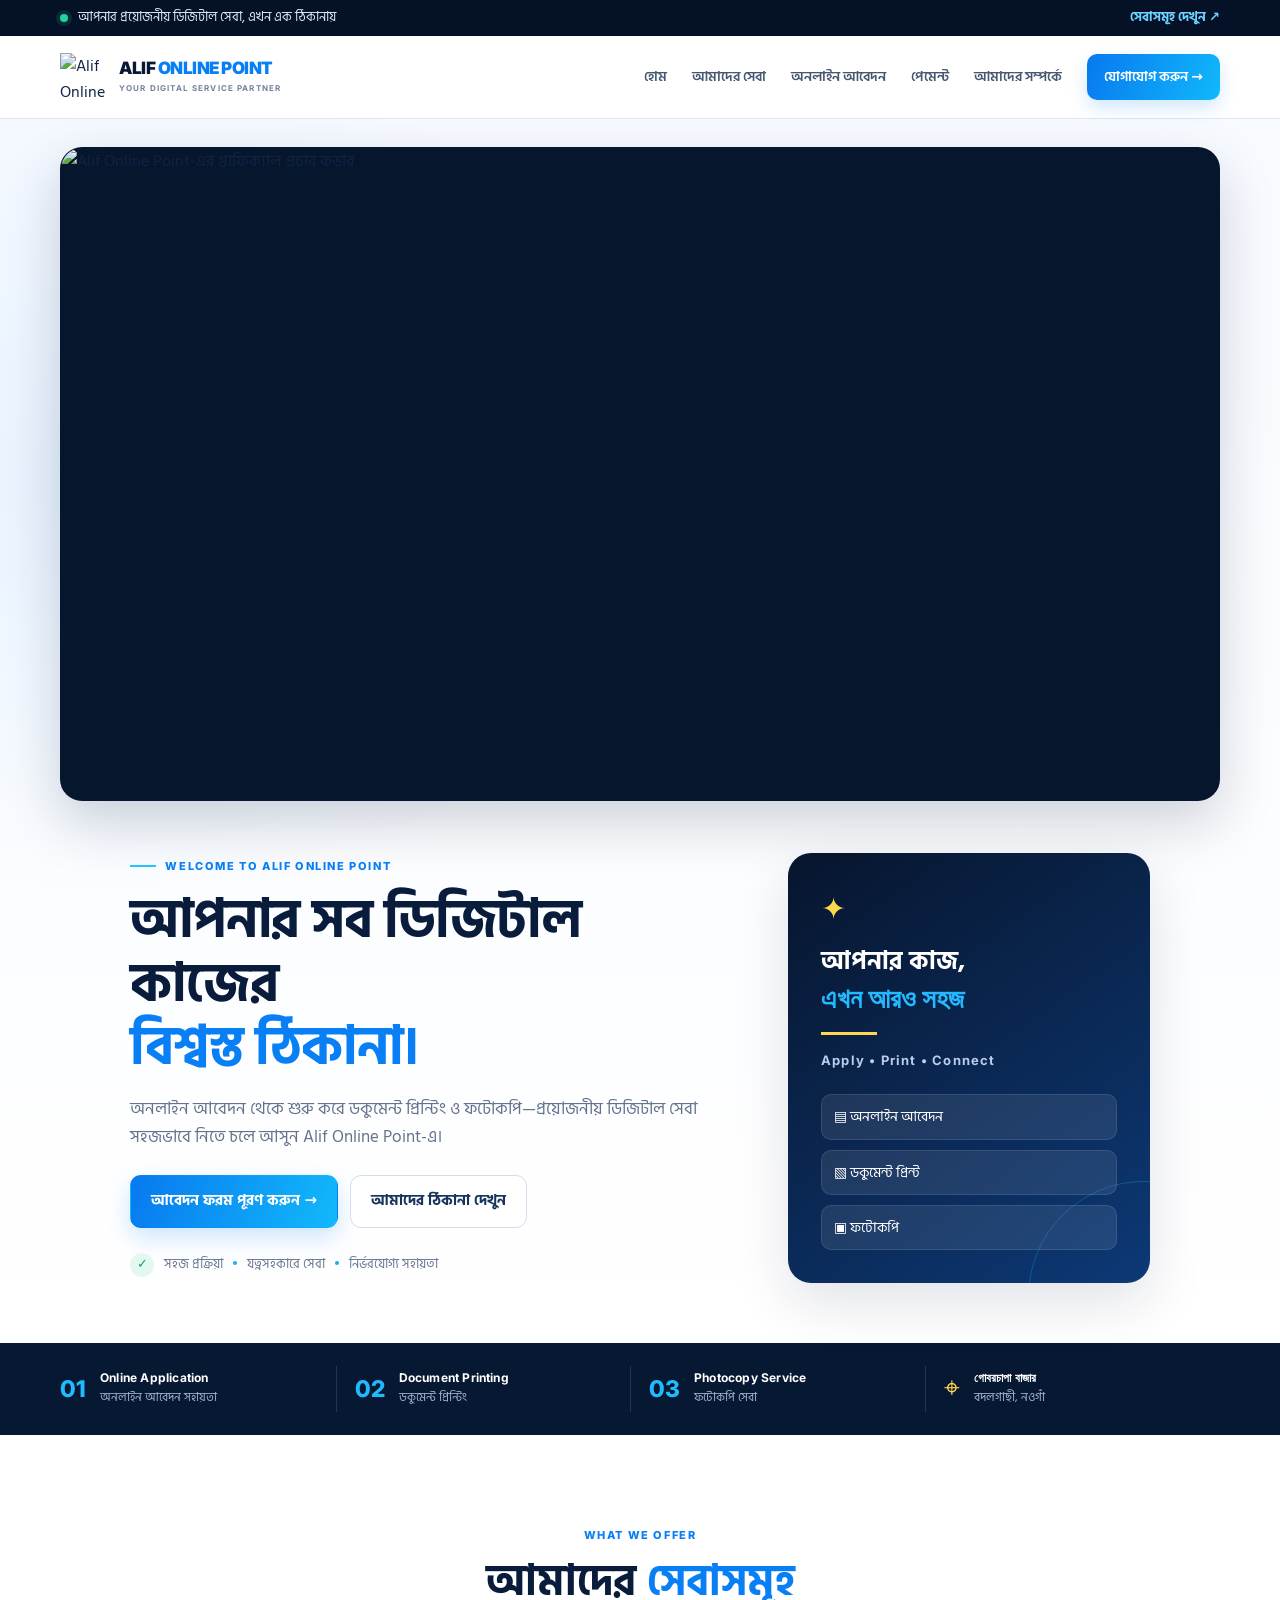
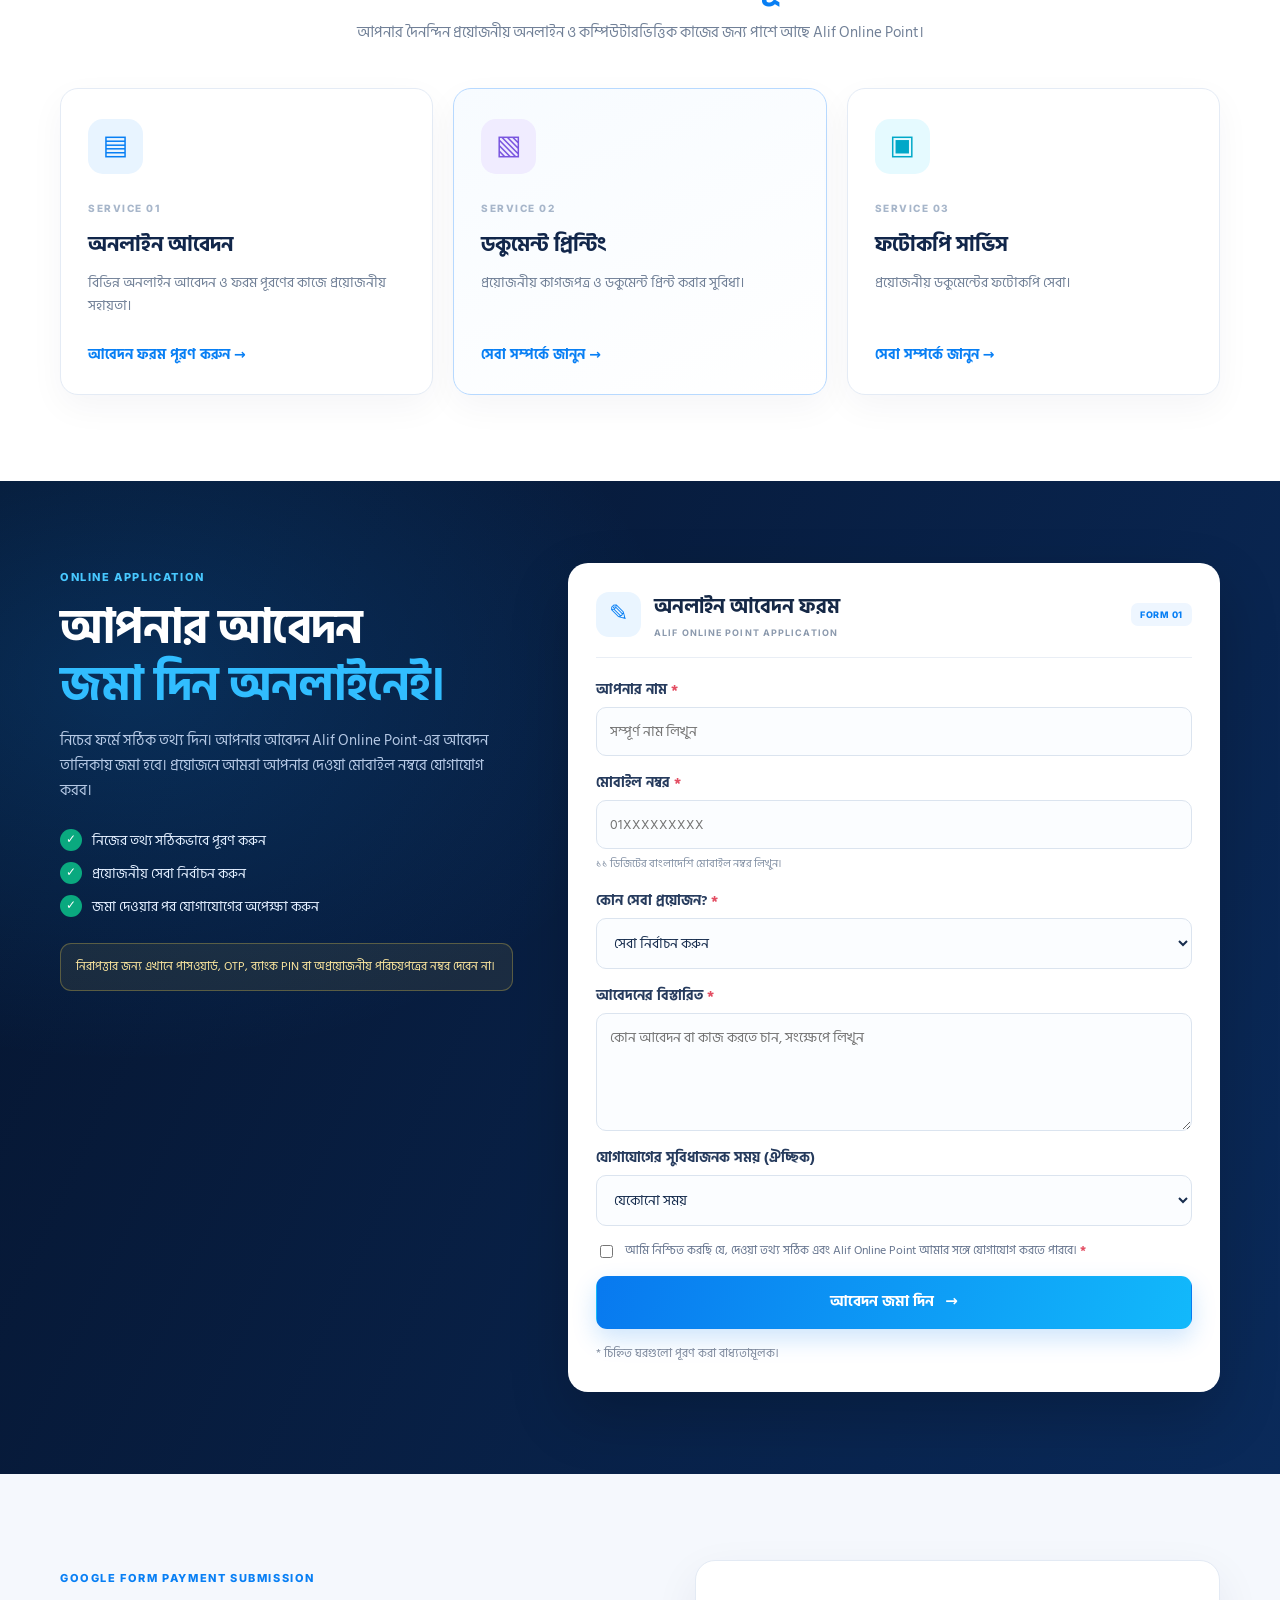
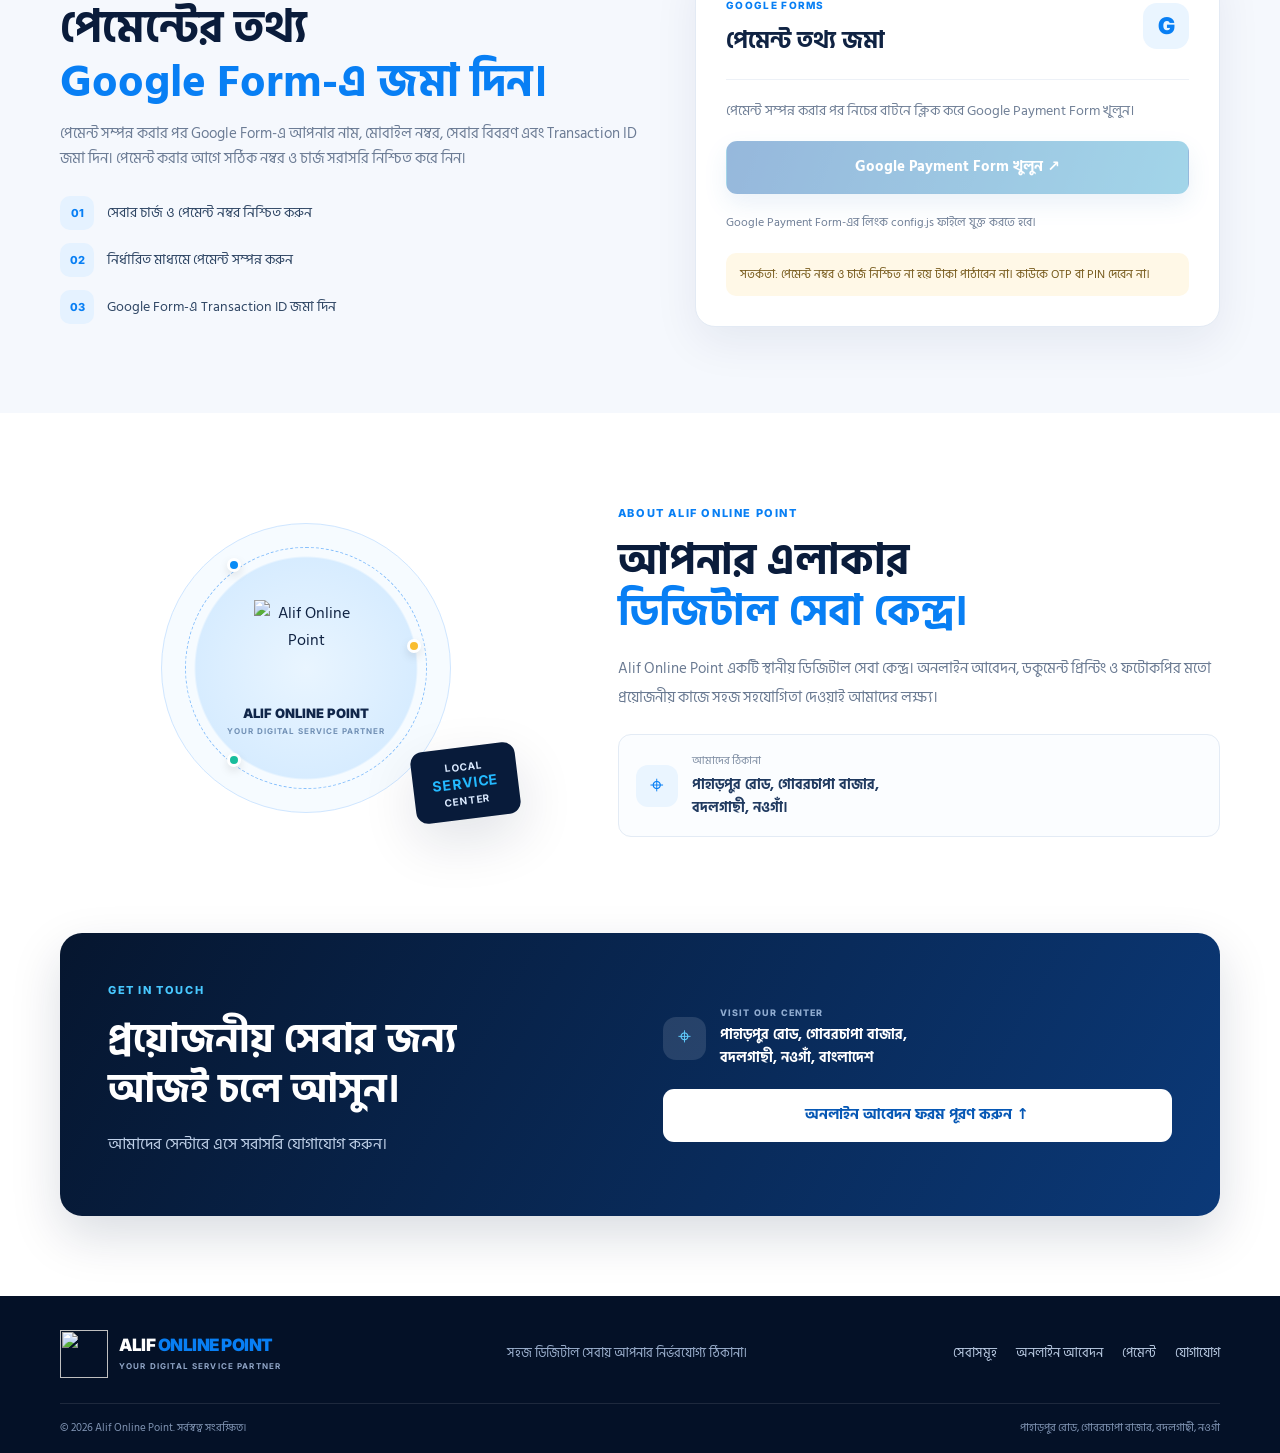
==== commit 0cf6cc33: "Add files via upload" ====
--- a/index.html
+++ b/index.html
@@ -8,126 +8,72 @@
   <title>Alif Online Point | ডিজিটাল সেবা কেন্দ্র</title>
   <link rel="icon" type="image/svg+xml" href="assets/logo.svg">
   <link rel="stylesheet" href="style.css">
+  <script src="config.js" defer></script>
   <script src="script.js" defer></script>
 </head>
 <body>
-  <div class="announcement">
-    <div class="container announcement-inner">
-      <span class="live-dot" aria-hidden="true"></span>
-      <span>আপনার প্রয়োজনীয় ডিজিটাল সেবা, এখন এক ঠিকানায়</span>
-      <a href="#services">সেবাসমূহ দেখুন <span aria-hidden="true">↗</span></a>
-    </div>
-  </div>
+  <div class="announcement"><div class="container announcement-inner"><span class="live-dot" aria-hidden="true"></span><span>আপনার প্রয়োজনীয় ডিজিটাল সেবা, এখন এক ঠিকানায়</span><a href="#services">সেবাসমূহ দেখুন ↗</a></div></div>
 
   <header class="site-header" id="top">
     <div class="container nav-wrap">
-      <a class="brand" href="#top" aria-label="Alif Online Point হোম">
-        <img src="assets/logo.svg" alt="Alif Online Point লোগো" width="48" height="48">
-        <span class="brand-copy"><strong>ALIF <span>ONLINE POINT</span></strong><small>YOUR DIGITAL SERVICE PARTNER</small></span>
-      </a>
+      <a class="brand" href="#top" aria-label="Alif Online Point হোম"><img src="assets/logo.svg" alt="Alif Online Point লোগো" width="48" height="48"><span class="brand-copy"><strong>ALIF <span>ONLINE POINT</span></strong><small>YOUR DIGITAL SERVICE PARTNER</small></span></a>
       <button class="menu-toggle" id="menuToggle" type="button" aria-label="মেনু খুলুন" aria-expanded="false" aria-controls="mainNav"><span></span><span></span><span></span></button>
-      <nav class="main-nav" id="mainNav" aria-label="প্রধান নেভিগেশন">
-        <a href="#top">হোম</a>
-        <a href="#services">আমাদের সেবা</a>
-        <a href="#application">অনলাইন আবেদন</a>
-        <a href="#payment">পেমেন্ট</a>
-        <a href="#about">আমাদের সম্পর্কে</a>
-        <a class="nav-cta" href="#contact">যোগাযোগ করুন <span aria-hidden="true">→</span></a>
-      </nav>
+      <nav class="main-nav" id="mainNav" aria-label="প্রধান নেভিগেশন"><a href="#top">হোম</a><a href="#services">আমাদের সেবা</a><a href="#application">অনলাইন আবেদন</a><a href="#payment">পেমেন্ট</a><a href="#about">আমাদের সম্পর্কে</a><a class="nav-cta" href="#contact">যোগাযোগ করুন →</a></nav>
     </div>
   </header>
 
   <main>
     <section class="hero-section">
-      <div class="hero-glow glow-one"></div><div class="hero-glow glow-two"></div>
+      <div class="container hero-cover"><img src="assets/alif-online-point-cover.png" alt="Alif Online Point-এর গ্রাফিক্যাল প্রচার কভার"></div>
       <div class="container hero-grid">
         <div class="hero-content">
           <div class="eyebrow"><span class="eyebrow-line"></span> WELCOME TO ALIF ONLINE POINT</div>
           <h1>আপনার সব ডিজিটাল কাজের<br><span>বিশ্বস্ত ঠিকানা।</span></h1>
           <p class="hero-lead">অনলাইন আবেদন থেকে শুরু করে ডকুমেন্ট প্রিন্টিং ও ফটোকপি—প্রয়োজনীয় ডিজিটাল সেবা সহজভাবে নিতে চলে আসুন Alif Online Point-এ।</p>
-          <div class="hero-actions">
-            <a class="button button-primary" href="#services">সেবাসমূহ দেখুন <span aria-hidden="true">→</span></a>
-            <a class="button button-ghost" href="#contact"><span class="play-icon" aria-hidden="true">⌖</span> আমাদের ঠিকানা</a>
-          </div>
-          <div class="hero-proof"><div class="proof-icon">✓</div><span>সহজ প্রক্রিয়া <i></i> যত্নসহকারে সেবা <i></i> নির্ভরযোগ্য সহায়তা</span></div>
+          <div class="hero-actions"><a class="button button-primary" href="#application">আবেদন ফরম পূরণ করুন →</a><a class="button button-ghost" href="#contact">আমাদের ঠিকানা দেখুন</a></div>
+          <div class="hero-proof"><span class="proof-icon">✓</span><span>সহজ প্রক্রিয়া <i></i> যত্নসহকারে সেবা <i></i> নির্ভরযোগ্য সহায়তা</span></div>
         </div>
-        <div class="hero-visual" aria-label="ডিজিটাল সেবা কেন্দ্রের ইলাস্ট্রেশন">
-          <div class="visual-orbit orbit-a"></div><div class="visual-orbit orbit-b"></div>
-          <div class="visual-card card-main">
-            <div class="card-top"><span class="mini-brand"><b>A</b> ALIF ONLINE POINT</span><span class="status-pill"><i></i> DIGITAL SERVICE</span></div>
-            <div class="screen-title">আপনার কাজ, <b>এখন আরও সহজ</b></div>
-            <div class="screen-subtitle">সেবা বেছে নিন</div>
-            <div class="service-mini-grid">
-              <div class="mini-service"><span class="mini-icon blue">▤</span><b>অনলাইন আবেদন</b><small>Online Application</small></div>
-              <div class="mini-service"><span class="mini-icon purple">▧</span><b>ডকুমেন্ট প্রিন্ট</b><small>Document Printing</small></div>
-              <div class="mini-service"><span class="mini-icon cyan">▣</span><b>ফটোকপি</b><small>Photocopy Service</small></div>
-              <div class="mini-service"><span class="mini-icon gold">৳</span><b>পেমেন্ট সহায়তা</b><small>Payment Assistance</small></div>
-            </div>
-            <div class="screen-footer"><span class="footer-check">✓</span> আপনার প্রয়োজনেই আমরা পাশে</div>
-          </div>
-          <div class="float-chip chip-top"><span>✦</span><div><b>SMART SERVICE</b><small>সহজ ও দ্রুত সেবা</small></div></div>
-          <div class="float-chip chip-bottom"><span class="pin-icon">⌖</span><div><b>GOBORCHAPA BAZAR</b><small>Badalgachhi, Naogaon</small></div></div>
-          <div class="hero-decoration dec-one">✳</div><div class="hero-decoration dec-two">✧</div>
-        </div>
-      </div>
-      <div class="container hero-bottom"><span>01 / 03</span><div class="hero-progress"><i></i></div><span>TRUSTED DIGITAL SUPPORT</span></div>
-    </section>
-
-    <section class="quick-strip" aria-label="আমাদের সেবার সংক্ষিপ্ত পরিচিতি">
-      <div class="container strip-grid">
-        <div class="strip-item"><span class="strip-number">01</span><div><b>Online Application</b><small>অনলাইন আবেদন সহায়তা</small></div></div>
-        <div class="strip-item"><span class="strip-number">02</span><div><b>Document Printing</b><small>ডকুমেন্ট প্রিন্টিং</small></div></div>
-        <div class="strip-item"><span class="strip-number">03</span><div><b>Photocopy Service</b><small>ফটোকপি সেবা</small></div></div>
-        <div class="strip-item strip-location"><span class="location-mark">⌖</span><div><b>গোবরচাপা বাজার</b><small>বদলগাছী, নওগাঁ</small></div></div>
+        <div class="hero-side-card"><div class="hero-side-icon">✦</div><p class="side-title">আপনার কাজ,</p><p class="side-subtitle">এখন আরও সহজ</p><div class="side-line"></div><p class="side-caption">Apply • Print • Connect</p><div class="side-services"><span>▤ অনলাইন আবেদন</span><span>▧ ডকুমেন্ট প্রিন্ট</span><span>▣ ফটোকপি</span></div></div>
       </div>
     </section>
 
-    <section class="section services-section" id="services">
-      <div class="container">
-        <div class="section-heading centered"><span class="section-kicker">WHAT WE OFFER</span><h2>আমাদের <span>সেবাসমূহ</span></h2><p>আপনার দৈনন্দিন প্রয়োজনীয় অনলাইন ও কম্পিউটারভিত্তিক কাজের জন্য পাশে আছে Alif Online Point।</p></div>
-        <div class="services-grid">
-          <article class="service-card"><div class="service-icon icon-blue">▤</div><span class="service-index">SERVICE 01</span><h3>অনলাইন আবেদন</h3><p>বিভিন্ন অনলাইন আবেদন ও ফরম পূরণের কাজে প্রয়োজনীয় সহায়তা।</p><a href="#application" class="text-link">আবেদন সংক্রান্ত তথ্য <span>→</span></a></article>
-          <article class="service-card featured-service"><div class="service-icon icon-purple">▧</div><span class="service-index">SERVICE 02</span><h3>ডকুমেন্ট প্রিন্টিং</h3><p>প্রয়োজনীয় কাগজপত্র ও ডকুমেন্ট প্রিন্ট করার সুবিধা।</p><a href="#contact" class="text-link">সেবা সম্পর্কে জানুন <span>→</span></a></article>
-          <article class="service-card"><div class="service-icon icon-cyan">▣</div><span class="service-index">SERVICE 03</span><h3>ফটোকপি সার্ভিস</h3><p>প্রয়োজনীয় ডকুমেন্টের ফটোকপি সেবা।</p><a href="#contact" class="text-link">সেবা সম্পর্কে জানুন <span>→</span></a></article>
-        </div>
+    <section class="quick-strip"><div class="container strip-grid"><div class="strip-item"><span class="strip-number">01</span><div><b>Online Application</b><small>অনলাইন আবেদন সহায়তা</small></div></div><div class="strip-item"><span class="strip-number">02</span><div><b>Document Printing</b><small>ডকুমেন্ট প্রিন্টিং</small></div></div><div class="strip-item"><span class="strip-number">03</span><div><b>Photocopy Service</b><small>ফটোকপি সেবা</small></div></div><div class="strip-item strip-location"><span class="location-mark">⌖</span><div><b>গোবরচাপা বাজার</b><small>বদলগাছী, নওগাঁ</small></div></div></div></section>
+
+    <section class="section services-section" id="services"><div class="container"><div class="section-heading centered"><span class="section-kicker">WHAT WE OFFER</span><h2>আমাদের <span>সেবাসমূহ</span></h2><p>আপনার দৈনন্দিন প্রয়োজনীয় অনলাইন ও কম্পিউটারভিত্তিক কাজের জন্য পাশে আছে Alif Online Point।</p></div><div class="services-grid">
+      <article class="service-card"><div class="service-icon icon-blue">▤</div><span class="service-index">SERVICE 01</span><h3>অনলাইন আবেদন</h3><p>বিভিন্ন অনলাইন আবেদন ও ফরম পূরণের কাজে প্রয়োজনীয় সহায়তা।</p><a href="#application" class="text-link">আবেদন ফরম পূরণ করুন →</a></article>
+      <article class="service-card featured-service"><div class="service-icon icon-purple">▧</div><span class="service-index">SERVICE 02</span><h3>ডকুমেন্ট প্রিন্টিং</h3><p>প্রয়োজনীয় কাগজপত্র ও ডকুমেন্ট প্রিন্ট করার সুবিধা।</p><a href="#contact" class="text-link">সেবা সম্পর্কে জানুন →</a></article>
+      <article class="service-card"><div class="service-icon icon-cyan">▣</div><span class="service-index">SERVICE 03</span><h3>ফটোকপি সার্ভিস</h3><p>প্রয়োজনীয় ডকুমেন্টের ফটোকপি সেবা।</p><a href="#contact" class="text-link">সেবা সম্পর্কে জানুন →</a></article>
+    </div></div></section>
+
+    <section class="application-section section" id="application"><div class="container application-grid">
+      <div class="application-copy"><span class="section-kicker light-kicker">ONLINE APPLICATION</span><h2>আপনার আবেদন<br><span>জমা দিন অনলাইনেই।</span></h2><p>নিচের ফর্মে সঠিক তথ্য দিন। আপনার আবেদন Alif Online Point-এর আবেদন তালিকায় জমা হবে। প্রয়োজনে আমরা আপনার দেওয়া মোবাইল নম্বরে যোগাযোগ করব।</p><div class="check-list"><div><span>✓</span> নিজের তথ্য সঠিকভাবে পূরণ করুন</div><div><span>✓</span> প্রয়োজনীয় সেবা নির্বাচন করুন</div><div><span>✓</span> জমা দেওয়ার পর যোগাযোগের অপেক্ষা করুন</div></div><div class="privacy-note">নিরাপত্তার জন্য এখানে পাসওয়ার্ড, OTP, ব্যাংক PIN বা অপ্রয়োজনীয় পরিচয়পত্রের নম্বর দেবেন না।</div></div>
+      <div class="application-panel">
+        <div class="panel-head"><div class="panel-symbol">✎</div><div><b>অনলাইন আবেদন ফরম</b><small>ALIF ONLINE POINT APPLICATION</small></div><span class="panel-tag">FORM 01</span></div>
+        <form id="applicationForm" class="application-form">
+          <div class="form-row"><label for="appName">আপনার নাম <span>*</span></label><input id="appName" name="name" type="text" placeholder="সম্পূর্ণ নাম লিখুন" maxlength="100" autocomplete="name" required></div>
+          <div class="form-row"><label for="appMobile">মোবাইল নম্বর <span>*</span></label><input id="appMobile" name="mobile" type="tel" inputmode="tel" placeholder="01XXXXXXXXX" pattern="01[0-9]{9}" maxlength="11" autocomplete="tel" required><small>১১ ডিজিটের বাংলাদেশি মোবাইল নম্বর লিখুন।</small></div>
+          <div class="form-row"><label for="appService">কোন সেবা প্রয়োজন? <span>*</span></label><select id="appService" name="service" required><option value="">সেবা নির্বাচন করুন</option><option>অনলাইন আবেদন</option><option>চাকরির আবেদন</option><option>শিক্ষা/ভর্তি আবেদন</option><option>ডকুমেন্ট প্রিন্টিং</option><option>ফটোকপি</option><option>অন্যান্য</option></select></div>
+          <div class="form-row"><label for="appDetails">আবেদনের বিস্তারিত <span>*</span></label><textarea id="appDetails" name="details" rows="4" maxlength="1500" placeholder="কোন আবেদন বা কাজ করতে চান, সংক্ষেপে লিখুন" required></textarea></div>
+          <div class="form-row"><label for="appContactTime">যোগাযোগের সুবিধাজনক সময় (ঐচ্ছিক)</label><select id="appContactTime" name="contactTime"><option value="">যেকোনো সময়</option><option>সকাল</option><option>দুপুর</option><option>বিকেল</option><option>সন্ধ্যা</option></select></div>
+          <label class="consent-row"><input type="checkbox" name="consent" value="yes" required><span>আমি নিশ্চিত করছি যে, দেওয়া তথ্য সঠিক এবং Alif Online Point আমার সঙ্গে যোগাযোগ করতে পারবে। <b>*</b></span></label>
+          <input class="website-field" type="text" name="website" tabindex="-1" autocomplete="off" aria-hidden="true">
+          <button class="button button-primary button-full" id="applicationSubmit" type="submit">আবেদন জমা দিন <span>→</span></button>
+          <p class="form-status" id="applicationStatus" role="status" aria-live="polite">* চিহ্নিত ঘরগুলো পূরণ করা বাধ্যতামূলক।</p>
+        </form>
       </div>
-    </section>
+    </div></section>
 
-    <section class="application-section section" id="application">
-      <div class="container application-grid">
-        <div class="application-copy"><span class="section-kicker light-kicker">ONLINE APPLICATION SUPPORT</span><h2>অনলাইন আবেদন<br><span>হোক সহজ ও ঝামেলামুক্ত।</span></h2><p>অনলাইন আবেদন করতে প্রয়োজনীয় তথ্য ও কাগজপত্র প্রস্তুত রাখুন। আমাদের সেন্টারে এসে আবেদন সংক্রান্ত সহায়তা নিতে পারবেন।</p>
-          <div class="check-list"><div><span>✓</span> প্রয়োজনীয় তথ্য ও ডকুমেন্টের সহায়তা</div><div><span>✓</span> ফরম পূরণে সহযোগিতা</div><div><span>✓</span> আবেদন-সংক্রান্ত সাধারণ নির্দেশনা</div></div>
-          <a class="button button-light" href="#contact">সেবা নিতে যোগাযোগ করুন <span>→</span></a>
-        </div>
-        <div class="application-panel"><div class="panel-head"><div class="panel-symbol">✎</div><div><b>অনলাইন আবেদন ফরম</b><small>ONLINE APPLICATION FORM</small></div><span class="panel-tag">STEP 01</span></div><p>ওয়েবসাইটে আপনার Google Forms-এর আবেদন লিংক যুক্ত হলে এখান থেকে সরাসরি ফরম খুলতে পারবেন।</p><a href="#" class="button button-primary button-full" data-form-link="application">আবেদন ফরম খুলুন <span>↗</span></a><div class="panel-note"><span>ⓘ</span> আবেদন জমা দেওয়ার আগে সব তথ্য ভালোভাবে যাচাই করুন।</div></div>
-      </div>
-    </section>
+    <section class="section payment-section" id="payment"><div class="container payment-grid">
+      <div class="payment-copy"><span class="section-kicker">GOOGLE FORM PAYMENT SUBMISSION</span><h2>পেমেন্টের তথ্য<br><span>Google Form-এ জমা দিন।</span></h2><p>পেমেন্ট সম্পন্ন করার পর Google Form-এ আপনার নাম, মোবাইল নম্বর, সেবার বিবরণ এবং Transaction ID জমা দিন। পেমেন্ট করার আগে সঠিক নম্বর ও চার্জ সরাসরি নিশ্চিত করে নিন।</p><div class="payment-steps"><div class="payment-step"><b>01</b><span>সেবার চার্জ ও পেমেন্ট নম্বর নিশ্চিত করুন</span></div><div class="payment-step"><b>02</b><span>নির্ধারিত মাধ্যমে পেমেন্ট সম্পন্ন করুন</span></div><div class="payment-step"><b>03</b><span>Google Form-এ Transaction ID জমা দিন</span></div></div></div>
+      <div class="payment-card"><div class="payment-card-header"><div><small>GOOGLE FORMS</small><h3>পেমেন্ট তথ্য জমা</h3></div><span class="secure-mark">G</span></div><p>পেমেন্ট সম্পন্ন করার পর নিচের বাটনে ক্লিক করে Google Payment Form খুলুন।</p><a href="#payment" class="button button-primary button-full is-disabled" id="paymentGoogleFormButton" aria-disabled="true" target="_blank" rel="noopener noreferrer">Google Payment Form খুলুন ↗</a><p class="payment-status" id="paymentSetupNote" role="status">Google Payment Form-এর লিংক config.js ফাইলে যুক্ত করতে হবে।</p><div class="payment-disclaimer">সতর্কতা: পেমেন্ট নম্বর ও চার্জ নিশ্চিত না হয়ে টাকা পাঠাবেন না। কাউকে OTP বা PIN দেবেন না।</div></div>
+    </div></section>
 
-    <section class="section payment-section" id="payment">
-      <div class="container payment-grid">
-        <div class="payment-copy"><span class="section-kicker">EASY MANUAL PAYMENT</span><h2>সহজ পেমেন্ট,<br><span>স্বচ্ছ প্রক্রিয়া।</span></h2><p>সেবার জন্য পেমেন্ট করার আগে প্রদত্ত চার্জ নিশ্চিত হয়ে নিন। পেমেন্ট সম্পন্ন হলে ট্রানজেকশন তথ্য সংরক্ষণ করুন।</p>
-          <div class="payment-steps"><div class="payment-step"><b>01</b><span>সেবার চার্জ নিশ্চিত করুন</span></div><div class="payment-step"><b>02</b><span>নির্ধারিত নম্বরে পেমেন্ট করুন</span></div><div class="payment-step"><b>03</b><span>ট্রানজেকশন তথ্য জমা দিন</span></div></div>
-        </div>
-        <div class="payment-card"><div class="payment-card-header"><div><small>MANUAL PAYMENT</small><h3>পেমেন্ট তথ্য</h3></div><span class="secure-mark">♧</span></div>
-          <div class="payment-method"><div class="method-logo bkash-logo">b</div><div class="method-info"><b>bKash</b><small>পেমেন্ট নম্বর</small></div><strong data-payment="bkash">নম্বর যোগ করা হয়নি</strong></div>
-          <div class="payment-method"><div class="method-logo nagad-logo">ন</div><div class="method-info"><b>Nagad</b><small>পেমেন্ট নম্বর</small></div><strong data-payment="nagad">নম্বর যোগ করা হয়নি</strong></div>
-          <a href="#" class="button button-primary button-full" data-form-link="payment">পেমেন্ট তথ্য জমা দিন <span>↗</span></a>
-          <p class="payment-disclaimer">পেমেন্ট করার আগে নম্বর ও চার্জ কর্তৃপক্ষের কাছ থেকে নিশ্চিত হয়ে নিন।</p>
-        </div>
-      </div>
-    </section>
+    <section class="section about-section" id="about"><div class="container about-grid"><div class="about-visual"><div class="about-art"><div class="art-ring"></div><div class="art-center"><img src="assets/logo.svg" alt="Alif Online Point" width="104" height="104"><b>ALIF ONLINE POINT</b><small>YOUR DIGITAL SERVICE PARTNER</small></div><span class="art-dot dot-a"></span><span class="art-dot dot-b"></span><span class="art-dot dot-c"></span></div><div class="about-stamp">LOCAL<br><b>SERVICE</b><br>CENTER</div></div><div class="about-copy"><span class="section-kicker">ABOUT ALIF ONLINE POINT</span><h2>আপনার এলাকার<br><span>ডিজিটাল সেবা কেন্দ্র।</span></h2><p>Alif Online Point একটি স্থানীয় ডিজিটাল সেবা কেন্দ্র। অনলাইন আবেদন, ডকুমেন্ট প্রিন্টিং ও ফটোকপির মতো প্রয়োজনীয় কাজে সহজ সহযোগিতা দেওয়াই আমাদের লক্ষ্য।</p><div class="about-address"><span class="address-icon">⌖</span><div><small>আমাদের ঠিকানা</small><b>পাহাড়পুর রোড, গোবরচাপা বাজার,<br>বদলগাছী, নওগাঁ।</b></div></div></div></div></section>
 
-    <section class="section about-section" id="about">
-      <div class="container about-grid"><div class="about-visual"><div class="about-art"><div class="art-ring"></div><div class="art-center"><img src="assets/logo.svg" alt="Alif Online Point" width="104" height="104"><b>ALIF ONLINE POINT</b><small>YOUR DIGITAL SERVICE PARTNER</small></div><span class="art-dot dot-a"></span><span class="art-dot dot-b"></span><span class="art-dot dot-c"></span></div><div class="about-stamp">LOCAL<br><b>SERVICE</b><br>CENTER</div></div>
-        <div class="about-copy"><span class="section-kicker">ABOUT ALIF ONLINE POINT</span><h2>আপনার এলাকার<br><span>ডিজিটাল সেবা কেন্দ্র।</span></h2><p>Alif Online Point একটি স্থানীয় ডিজিটাল সেবা কেন্দ্র। অনলাইন আবেদন, ডকুমেন্ট প্রিন্টিং ও ফটোকপির মতো প্রয়োজনীয় কাজে সহজ সহযোগিতা দেওয়াই আমাদের লক্ষ্য।</p><div class="about-address"><span class="address-icon">⌖</span><div><small>আমাদের ঠিকানা</small><b>পাহাড়পুর রোড, গোবরচাপা বাজার,<br>বদলগাছী, নওগাঁ।</b></div></div></div>
-      </div>
-    </section>
-
-    <section class="contact-section" id="contact"><div class="container contact-card"><div class="contact-text"><span class="section-kicker light-kicker">GET IN TOUCH</span><h2>প্রয়োজনীয় সেবার জন্য<br>আজই চলে আসুন।</h2><p>আমাদের সেন্টারে এসে সরাসরি যোগাযোগ করুন।</p></div><div class="contact-details"><div class="contact-detail"><span>⌖</span><div><small>VISIT OUR CENTER</small><b>পাহাড়পুর রোড, গোবরচাপা বাজার,<br>বদলগাছী, নওগাঁ</b></div></div><div class="contact-detail" id="phoneContact"><span>☎</span><div><small>PHONE / WHATSAPP</small><b data-contact="phone">যোগাযোগ নম্বর যোগ করা হয়নি</b></div></div><a class="button button-light" href="#top">ওয়েবসাইটের শুরুতে যান ↑</a></div></div></section>
+    <section class="contact-section" id="contact"><div class="container contact-card"><div class="contact-text"><span class="section-kicker light-kicker">GET IN TOUCH</span><h2>প্রয়োজনীয় সেবার জন্য<br>আজই চলে আসুন।</h2><p>আমাদের সেন্টারে এসে সরাসরি যোগাযোগ করুন।</p></div><div class="contact-details"><div class="contact-detail"><span>⌖</span><div><small>VISIT OUR CENTER</small><b>পাহাড়পুর রোড, গোবরচাপা বাজার,<br>বদলগাছী, নওগাঁ, বাংলাদেশ</b></div></div><a class="button button-light" href="#application">অনলাইন আবেদন ফরম পূরণ করুন ↑</a></div></div></section>
   </main>
 
   <footer class="site-footer"><div class="container footer-main"><a class="brand footer-brand" href="#top"><img src="assets/logo.svg" alt="" width="44" height="44"><span class="brand-copy"><strong>ALIF <span>ONLINE POINT</span></strong><small>YOUR DIGITAL SERVICE PARTNER</small></span></a><p>সহজ ডিজিটাল সেবায় আপনার নির্ভরযোগ্য ঠিকানা।</p><div class="footer-links"><a href="#services">সেবাসমূহ</a><a href="#application">অনলাইন আবেদন</a><a href="#payment">পেমেন্ট</a><a href="#contact">যোগাযোগ</a></div></div><div class="container footer-bottom"><span>© <span id="currentYear"></span> Alif Online Point. সর্বস্বত্ব সংরক্ষিত।</span><span>পাহাড়পুর রোড, গোবরচাপা বাজার, বদলগাছী, নওগাঁ</span></div></footer>
   <button class="back-to-top" id="backToTop" aria-label="উপরে যান" type="button">↑</button>
-  <div class="toast" id="toast" role="status" aria-live="polite"></div>
 </body>
 </html>
--- a/style.css
+++ b/style.css
@@ -1,16 +1,14 @@
-@import url('https://fonts.googleapis.com/css2?family=Hind+Siliguri:wght@400;500;600;700&family=Manrope:wght@400;500;600;700;800&display=swap');
-:root{--navy:#071426;--navy2:#0b1c33;--blue:#2878f5;--cyan:#39b9ff;--ink:#12243a;--muted:#6c7d91;--line:#e6edf5;--pale:#f5f8fc;--white:#fff;--shadow:0 18px 50px rgba(13,39,72,.10)}
-*{box-sizing:border-box}html{scroll-behavior:smooth;scroll-padding-top:90px}body{margin:0;color:var(--ink);font-family:'Hind Siliguri',sans-serif;font-size:16px;line-height:1.65;background:#fff}a{color:inherit;text-decoration:none}button{font:inherit}.container{width:min(1160px,calc(100% - 44px));margin-inline:auto}.announcement{background:#06101f;color:#b9c9dc;font:500 11px 'Manrope',sans-serif;letter-spacing:.025em}.announcement-inner{min-height:36px;display:flex;align-items:center;gap:10px}.announcement a{margin-left:auto;color:#76c9ff}.live-dot,.status-pill i{width:7px;height:7px;border-radius:50%;background:#45d39a;box-shadow:0 0 0 4px rgba(69,211,154,.12)}
-.site-header{position:sticky;top:0;z-index:20;background:rgba(255,255,255,.94);backdrop-filter:blur(16px);border-bottom:1px solid rgba(225,234,244,.8)}.nav-wrap{height:82px;display:flex;align-items:center;justify-content:space-between}.brand{display:flex;align-items:center;gap:11px}.brand img{flex:none}.brand-copy{display:grid;line-height:1.2}.brand-copy strong{font:800 16px 'Manrope',sans-serif;letter-spacing:-.04em;color:#0c1c31}.brand-copy strong span{color:var(--blue)}.brand-copy small{font:700 8px 'Manrope',sans-serif;letter-spacing:.16em;color:#8292a6;margin-top:5px}.main-nav{display:flex;align-items:center;gap:28px;font-size:14px;font-weight:600;color:#4e6075}.main-nav>a:not(.nav-cta):hover{color:var(--blue)}.nav-cta{background:var(--navy);color:#fff!important;padding:11px 17px;border-radius:9px;transition:.2s}.nav-cta:hover{background:var(--blue)}.nav-cta span{margin-left:8px;color:#6dc5ff}.menu-toggle{display:none;border:0;background:none;padding:8px}.menu-toggle span{display:block;width:24px;height:2px;background:var(--navy);margin:5px}
-.hero-section{position:relative;overflow:hidden;background:radial-gradient(ellipse at 78% 45%,#132e50 0,#0a1d35 42%,#061326 75%);color:#fff;padding:72px 0 30px}.hero-grid{display:grid;grid-template-columns:1.05fr .95fr;align-items:center;gap:36px;min-height:440px;position:relative;z-index:1}.hero-content{padding:15px 0 30px}.eyebrow,.section-kicker{font:800 10px 'Manrope',sans-serif;letter-spacing:.18em;color:#3c91ff;display:flex;align-items:center;gap:10px}.eyebrow{color:#77caff}.eyebrow-line{width:28px;height:2px;background:#38aaff}.hero h1{font-size:clamp(38px,5vw,60px);line-height:1.24;letter-spacing:-.035em;margin:22px 0 16px;font-weight:700}.hero h1 span{color:#55b9ff}.hero-lead{max-width:555px;color:#b9c8da;font-size:17px;line-height:1.85;margin:0}.hero-actions{display:flex;gap:13px;flex-wrap:wrap;margin-top:29px}.button{min-height:48px;display:inline-flex;align-items:center;justify-content:center;gap:15px;padding:11px 20px;border-radius:9px;font-weight:700;font-size:14px;border:1px solid transparent;transition:transform .2s,background .2s,box-shadow .2s;cursor:pointer}.button:hover{transform:translateY(-2px)}.button-primary{background:linear-gradient(110deg,#2386ff,#2464e9);color:#fff;box-shadow:0 9px 25px rgba(35,113,245,.24)}.button-primary:hover{box-shadow:0 12px 28px rgba(35,113,245,.35)}.button-ghost{border-color:#3b5574;color:#e3edf8;background:rgba(255,255,255,.035)}.button-ghost:hover{background:rgba(255,255,255,.09)}.button-light{background:#fff;color:#143052}.button-light:hover{background:#eaf5ff}.play-icon{color:#65c3ff;font-size:18px}.hero-proof{display:flex;align-items:center;gap:10px;color:#9eb2c9;font-size:12px;margin-top:32px}.proof-icon{height:22px;width:22px;border-radius:50%;display:grid;place-items:center;color:#6ee2b1;background:rgba(80,220,165,.14);font-size:12px}.hero-proof i{display:inline-block;width:3px;height:3px;border-radius:50%;background:#56708c;margin:0 7px 3px}
-.hero-visual{height:420px;position:relative;display:grid;place-items:center}.visual-orbit{position:absolute;border:1px solid rgba(89,166,246,.18);border-radius:50%;transform:rotate(-20deg)}.orbit-a{width:480px;height:310px}.orbit-b{width:410px;height:370px;transform:rotate(32deg)}.visual-card{position:relative;width:min(430px,95%);background:linear-gradient(145deg,#fff,#f3f7fc);border:1px solid rgba(255,255,255,.5);border-radius:18px;color:var(--ink);padding:22px;box-shadow:0 25px 70px rgba(0,0,0,.3);z-index:2}.card-top{display:flex;align-items:center;justify-content:space-between;border-bottom:1px solid #e8eef6;padding-bottom:14px}.mini-brand{font:800 10px 'Manrope',sans-serif;color:#203c5e;display:flex;align-items:center;gap:7px}.mini-brand b{background:#0b2140;color:#4bb9ff;border-radius:6px;padding:5px 7px;font-size:13px}.status-pill{font:700 7px 'Manrope',sans-serif;letter-spacing:.1em;color:#34886c;background:#e8f8f1;padding:6px 8px;border-radius:20px;display:flex;align-items:center;gap:6px}.status-pill i{width:5px;height:5px;box-shadow:none}.screen-title{font-size:21px;font-weight:500;margin-top:18px}.screen-title b{color:#246de9}.screen-subtitle{font:700 9px 'Manrope',sans-serif;letter-spacing:.13em;color:#8291a5;margin:4px 0 13px}.service-mini-grid{display:grid;grid-template-columns:1fr 1fr;gap:10px}.mini-service{background:#fff;border:1px solid #e9eff6;border-radius:10px;padding:12px;display:grid;grid-template-columns:30px 1fr;column-gap:9px;align-items:center}.mini-icon{grid-row:span 2;width:30px;height:30px;border-radius:8px;display:grid;place-items:center;font-size:17px}.mini-icon.blue{background:#eaf2ff;color:#2878f5}.mini-icon.purple{background:#f0ebff;color:#825ce4}.mini-icon.cyan{background:#e6f8ff;color:#169dc5}.mini-icon.gold{background:#fff4dd;color:#d79a22}.mini-service b{font-size:12px;line-height:1.3}.mini-service small{font:500 8px 'Manrope',sans-serif;color:#93a0b0}.screen-footer{border-top:1px solid #e9eff6;margin-top:14px;padding-top:12px;color:#718398;font-size:10px}.footer-check{color:#168f68;margin-right:6px}.float-chip{position:absolute;background:#fff;color:#173454;border:1px solid #dbe7f5;box-shadow:0 12px 35px rgba(0,0,0,.2);border-radius:11px;padding:10px 13px;display:flex;align-items:center;gap:10px;z-index:3}.float-chip>span{height:30px;width:30px;border-radius:8px;display:grid;place-items:center;background:#eaf4ff;color:#2878f5;font-size:18px}.float-chip div{display:grid;line-height:1.35}.float-chip b{font:800 8px 'Manrope',sans-serif;letter-spacing:.06em}.float-chip small{font-size:10px;color:#8392a4}.chip-top{top:35px;right:-4px}.chip-bottom{bottom:32px;left:-8px}.pin-icon{font-size:20px!important}.hero-decoration{position:absolute;color:#3b93ef;opacity:.7;font-size:32px}.dec-one{top:60px;left:15px}.dec-two{bottom:30px;right:12px;font-size:42px}.hero-glow{position:absolute;border-radius:50%;filter:blur(2px);pointer-events:none}.glow-one{width:400px;height:400px;right:-150px;top:-190px;background:rgba(27,108,232,.12)}.glow-two{width:280px;height:280px;left:35%;bottom:-240px;background:rgba(40,120,245,.12)}.hero-bottom{position:relative;z-index:1;display:flex;align-items:center;gap:15px;color:#67819f;font:700 8px 'Manrope',sans-serif;letter-spacing:.14em}.hero-progress{width:100px;height:2px;background:#27405e}.hero-progress i{display:block;width:33%;height:100%;background:#4bb9ff}
-.quick-strip{background:#fff;box-shadow:0 12px 35px rgba(15,41,70,.06);position:relative;z-index:3}.strip-grid{display:grid;grid-template-columns:repeat(4,1fr);padding:23px 0}.strip-item{display:flex;align-items:center;gap:13px;padding:0 22px;border-right:1px solid #e7edf4}.strip-item:first-child{padding-left:0}.strip-item:last-child{border:0}.strip-number{font:800 23px 'Manrope',sans-serif;color:#2878f5;opacity:.8}.strip-item div{display:grid;line-height:1.4}.strip-item b{font:700 11px 'Manrope',sans-serif;color:#203852}.strip-item small{font-size:11px;color:#8290a1;margin-top:3px}.location-mark{color:#2878f5;font-size:23px}
-.section{padding:92px 0}.section-heading{max-width:650px;margin:0 auto 38px}.centered{text-align:center}.centered .section-kicker{justify-content:center}.section-heading h2,.about-copy h2,.payment-copy h2{font-size:39px;line-height:1.3;margin:12px 0;color:#10263f;letter-spacing:-.02em}.section-heading h2 span,.about-copy h2 span,.payment-copy h2 span{color:#2878f5}.section-heading p{color:#718196;margin:0;font-size:15px}.services-grid{display:grid;grid-template-columns:repeat(3,1fr);gap:20px}.service-card{position:relative;min-height:270px;background:#fff;border:1px solid #e7edf5;border-radius:14px;padding:28px 26px;box-shadow:0 7px 25px rgba(18,44,76,.035);transition:.25s}.service-card:hover{transform:translateY(-6px);box-shadow:var(--shadow);border-color:#c8defa}.featured-service{background:linear-gradient(145deg,#f5f9ff,#fff);border-color:#d6e6fb}.service-icon{width:52px;height:52px;border-radius:13px;display:grid;place-items:center;font-size:25px;margin-bottom:19px}.icon-blue{background:#eaf2ff;color:#2878f5}.icon-purple{background:#f0ebff;color:#825ce4}.icon-cyan{background:#e6f8ff;color:#169dc5}.service-index{font:800 8px 'Manrope',sans-serif;letter-spacing:.17em;color:#9aaabd}.service-card h3{font-size:21px;margin:5px 0 7px;color:#172e49}.service-card p{color:#7c8b9d;font-size:13px;line-height:1.8;margin:0 0 17px}.text-link{font-size:12px;font-weight:700;color:#2878f5}.text-link span{margin-left:8px}
-.application-section{background:#f3f7fc;padding:83px 0}.application-grid{display:grid;grid-template-columns:1fr .82fr;gap:70px;align-items:center}.light-kicker{color:#69c5ff}.application-copy h2,.contact-text h2{font-size:40px;line-height:1.3;margin:14px 0;color:#fff}.application-copy h2 span{color:#65beff}.application-copy>p{max-width:500px;color:#b6c9dd;font-size:14px;line-height:1.9}.application-section .container{background:linear-gradient(115deg,#0a1c34,#102e52);border-radius:20px;padding:48px;box-shadow:0 20px 50px rgba(14,39,69,.12)}.check-list{display:grid;gap:10px;margin:23px 0 28px;color:#d3e1ef;font-size:13px}.check-list span{display:inline-grid;place-items:center;width:20px;height:20px;background:rgba(60,190,148,.15);color:#65dfb2;border-radius:50%;font-size:11px;margin-right:8px}.application-panel{background:#fff;border-radius:15px;padding:27px;box-shadow:0 14px 40px rgba(0,0,0,.12)}.panel-head{display:flex;align-items:center;gap:12px}.panel-symbol{height:43px;width:43px;border-radius:11px;background:#eaf2ff;color:#2878f5;display:grid;place-items:center;font-size:22px}.panel-head>div:nth-child(2){display:grid}.panel-head b{font-size:17px;color:#19334f}.panel-head small{font:700 8px 'Manrope',sans-serif;letter-spacing:.13em;color:#9aaabd}.panel-tag{margin-left:auto;color:#2878f5;background:#edf4ff;padding:5px 8px;border-radius:6px;font:800 8px 'Manrope',sans-serif}.application-panel>p{font-size:13px;color:#78899c;line-height:1.8;margin:22px 0}.button-full{width:100%}.panel-note{background:#f5f8fc;border-radius:8px;padding:10px 12px;color:#77889b;font-size:10px;margin-top:14px}.panel-note span{color:#2878f5;margin-right:5px}
-.payment-grid{display:grid;grid-template-columns:1fr .85fr;gap:80px;align-items:center}.payment-copy>p{max-width:510px;color:#718196;font-size:14px;line-height:1.9}.payment-steps{display:grid;gap:14px;margin-top:28px}.payment-step{display:flex;align-items:center;gap:15px;color:#334a63;font-size:14px;font-weight:600}.payment-step b{width:31px;height:31px;border-radius:9px;background:#eaf2ff;color:#2878f5;display:grid;place-items:center;font:800 10px 'Manrope',sans-serif}.payment-card{padding:27px;border:1px solid #e4ebf3;border-radius:16px;box-shadow:var(--shadow);background:#fff}.payment-card-header{display:flex;justify-content:space-between;align-items:center;margin-bottom:20px}.payment-card-header small{font:800 8px 'Manrope',sans-serif;letter-spacing:.16em;color:#2878f5}.payment-card-header h3{font-size:22px;margin:3px 0;color:#1b324d}.secure-mark{width:40px;height:40px;border-radius:50%;display:grid;place-items:center;color:#2878f5;background:#eaf3ff;font-size:21px}.payment-method{display:flex;align-items:center;gap:11px;border:1px solid #e9eef5;border-radius:10px;padding:12px;margin:11px 0}.method-logo{width:36px;height:36px;border-radius:9px;display:grid;place-items:center;color:#fff;font-weight:700;font-size:19px}.bkash-logo{background:#d82a74}.nagad-logo{background:#f28b24}.method-info{display:grid;line-height:1.35}.method-info b{font-size:13px;color:#233b56}.method-info small{font-size:10px;color:#91a0b0}.payment-method strong{margin-left:auto;font-size:11px;color:#a0acb8;text-align:right}.payment-card>.button{margin-top:12px}.payment-disclaimer{text-align:center;font-size:10px;color:#99a5b2;margin:13px 0 0}
-.about-section{background:#f5f8fc}.about-grid{display:grid;grid-template-columns:.9fr 1.1fr;gap:75px;align-items:center}.about-visual{position:relative;min-height:340px;display:grid;place-items:center}.about-art{width:300px;height:300px;border-radius:50%;background:radial-gradient(circle,#fff 0 36%,#edf5ff 37% 59%,#deebfc 60% 61%,transparent 62%);position:relative;display:grid;place-items:center}.art-ring{position:absolute;inset:15px;border:1px dashed #8fb9e9;border-radius:50%}.art-center{display:grid;justify-items:center;line-height:1.4}.art-center img{filter:drop-shadow(0 6px 10px rgba(20,66,124,.15))}.art-center b{font:800 11px 'Manrope',sans-serif;color:#183653;margin-top:9px}.art-center small{font:700 7px 'Manrope',sans-serif;letter-spacing:.16em;color:#8295aa}.art-dot{position:absolute;width:13px;height:13px;border-radius:50%;background:#2878f5;box-shadow:0 0 0 7px rgba(40,120,245,.12)}.dot-a{top:35px;left:65px}.dot-b{right:23px;top:130px;background:#6e83e9}.dot-c{bottom:45px;left:64px;background:#25b6cf}.about-stamp{position:absolute;bottom:13px;right:5px;background:#09213d;color:#8fcfff;border:5px solid #f5f8fc;border-radius:50%;width:94px;height:94px;display:grid;place-content:center;text-align:center;font:700 8px 'Manrope',sans-serif;letter-spacing:.12em;line-height:1.5;transform:rotate(10deg)}.about-stamp b{color:#fff;font-size:11px}.about-copy h2{margin-bottom:14px}.about-copy>p{color:#718196;font-size:14px;line-height:1.95;max-width:540px}.about-address{display:flex;align-items:center;gap:14px;border-top:1px solid #e0e8f1;margin-top:25px;padding-top:22px}.address-icon{width:43px;height:43px;border-radius:11px;background:#e8f2ff;color:#2878f5;display:grid;place-items:center;font-size:22px}.about-address div{display:grid;line-height:1.5}.about-address small{font:700 8px 'Manrope',sans-serif;letter-spacing:.13em;color:#8fa0b2}.about-address b{font-size:13px;color:#243e5a;margin-top:4px}
-.contact-section{background:#fff;padding:20px 0 75px}.contact-card{border-radius:19px;background:linear-gradient(110deg,#0a1b32,#10365e);padding:40px 48px;display:grid;grid-template-columns:1fr .9fr;gap:55px;color:#fff;align-items:center}.contact-text h2{font-size:34px}.contact-text p{font-size:13px;color:#b3c8dd}.contact-details{display:grid;gap:16px}.contact-detail{display:flex;align-items:center;gap:12px}.contact-detail>span{width:37px;height:37px;border-radius:10px;background:rgba(93,177,255,.14);display:grid;place-items:center;color:#72c5ff;font-size:19px}.contact-detail div{display:grid;line-height:1.4}.contact-detail small{font:700 8px 'Manrope',sans-serif;letter-spacing:.14em;color:#7e9bb9}.contact-detail b{font-size:12px;color:#edf5ff;margin-top:4px}.contact-details .button{justify-self:start;margin-top:4px;min-height:40px;font-size:12px;padding:8px 15px}
-.site-footer{background:#061326;color:#9aadc4;padding:35px 0 0}.footer-main{display:flex;align-items:center;gap:25px;padding-bottom:27px}.footer-brand .brand-copy strong{color:#fff}.footer-brand .brand-copy strong span{color:#58b9ff}.footer-main>p{font-size:12px;margin:0}.footer-links{margin-left:auto;display:flex;gap:20px;font-size:11px}.footer-links a:hover{color:#62bfff}.footer-bottom{border-top:1px solid #1b3048;min-height:55px;display:flex;justify-content:space-between;align-items:center;gap:15px;font-size:10px;color:#70859d}.back-to-top{position:fixed;z-index:15;right:20px;bottom:20px;width:42px;height:42px;border:0;border-radius:12px;background:#2878f5;color:#fff;font-size:21px;box-shadow:0 8px 24px rgba(40,120,245,.3);cursor:pointer;opacity:0;pointer-events:none;transform:translateY(8px);transition:.2s}.back-to-top.visible{opacity:1;pointer-events:auto;transform:translateY(0)}.toast{position:fixed;z-index:40;left:50%;bottom:25px;transform:translate(-50%,15px);background:#102844;color:#fff;padding:12px 18px;border-radius:9px;box-shadow:0 12px 35px rgba(0,0,0,.2);font-size:13px;opacity:0;pointer-events:none;transition:.25s;max-width:calc(100% - 30px);text-align:center}.toast.show{opacity:1;transform:translate(-50%,0)}
-@media(max-width:980px){.main-nav{gap:16px}.main-nav>a{font-size:12px}.hero-grid{gap:10px}.hero-visual{transform:scale(.92)}.strip-item{padding:0 12px}.application-grid,.payment-grid,.about-grid{gap:38px}.application-section .container{padding:38px}.contact-card{gap:30px;padding:35px}}
-@media(max-width:760px){.container{width:min(100% - 34px,560px)}.announcement-inner{font-size:9px}.announcement a{font-size:9px}.nav-wrap{height:70px}.brand img{width:42px;height:42px}.brand-copy strong{font-size:14px}.brand-copy small{font-size:7px}.menu-toggle{display:block}.main-nav{display:none;position:absolute;top:70px;left:0;right:0;background:#fff;padding:14px 22px 20px;border-bottom:1px solid #e7edf5;box-shadow:0 15px 25px rgba(13,39,72,.08);align-items:stretch;gap:4px}.main-nav.open{display:flex;flex-direction:column}.main-nav>a{padding:10px 8px;font-size:14px}.main-nav .nav-cta{text-align:center;margin-top:6px}.hero-section{padding:45px 0 25px}.hero-grid{grid-template-columns:1fr;gap:0}.hero-content{padding:0 0 12px}.hero h1{font-size:39px}.hero-lead{font-size:14px}.hero-proof{font-size:10px;flex-wrap:wrap;margin-top:22px}.hero-visual{height:345px;transform:none;margin-top:5px}.visual-card{width:min(390px,92%);padding:17px}.screen-title{font-size:18px}.chip-top{right:0;top:7px}.chip-bottom{left:0;bottom:8px}.float-chip{padding:7px 9px}.float-chip>span{width:26px;height:26px}.hero-decoration{display:none}.orbit-a{width:370px;height:260px}.orbit-b{width:330px;height:310px}.hero-bottom{font-size:7px}.strip-grid{grid-template-columns:1fr 1fr;padding:10px 0}.strip-item{padding:12px 8px;border-right:0;border-bottom:1px solid #edf1f6}.strip-item:nth-child(odd){border-right:1px solid #edf1f6}.strip-item:nth-child(n+3){border-bottom:0}.strip-item:first-child{padding-left:8px}.strip-number{font-size:20px}.strip-item b{font-size:10px}.strip-item small{font-size:10px}.section{padding:66px 0}.section-heading{margin-bottom:27px}.section-heading h2,.about-copy h2,.payment-copy h2{font-size:31px}.section-heading p{font-size:13px}.services-grid{grid-template-columns:1fr;gap:13px}.service-card{min-height:auto;padding:22px}.service-icon{margin-bottom:12px}.service-card h3{font-size:19px}.service-card p{margin-bottom:10px}.application-section{padding:55px 0}.application-section .container{padding:28px 20px;border-radius:15px}.application-grid,.payment-grid,.about-grid,.contact-card{grid-template-columns:1fr;gap:28px}.application-copy h2,.contact-text h2{font-size:32px}.application-copy>p{font-size:13px}.application-panel{padding:21px}.payment-grid{gap:28px}.payment-card{padding:22px}.about-grid{gap:15px}.about-visual{min-height:285px}.about-art{width:260px;height:260px}.about-stamp{right:10px;bottom:0;width:80px;height:80px}.about-copy h2{font-size:31px}.contact-section{padding:0 0 55px}.contact-card{padding:28px 22px;gap:22px}.contact-text h2{margin-bottom:8px}.footer-main{align-items:flex-start;flex-wrap:wrap;gap:15px}.footer-main>p{width:100%;order:3}.footer-links{width:100%;margin-left:0;order:4;flex-wrap:wrap;gap:14px}.footer-bottom{padding:13px 0;align-items:flex-start;flex-direction:column;gap:4px}.back-to-top{right:13px;bottom:13px}}
-@media(max-width:390px){.hero h1{font-size:34px}.hero-visual{height:320px}.visual-card{padding:13px}.mini-service{padding:9px 7px;grid-template-columns:26px 1fr;gap:6px}.mini-icon{width:26px;height:26px}.mini-service b{font-size:10px}.mini-service small{font-size:7px}.status-pill{font-size:6px}.chip-top{right:-4px}.chip-bottom{left:-5px}.float-chip b{font-size:7px}.strip-item{gap:8px}.strip-item b{font-size:9px}}
+@import url('https://fonts.googleapis.com/css2?family=Hind+Siliguri:wght@400;500;600;700&family=Inter:wght@400;500;600;700;800;900&display=swap');
+:root{--navy:#071426;--navy2:#0b2143;--blue:#087ff4;--cyan:#22c5ff;--ink:#102343;--muted:#687891;--line:#e4ebf5;--soft:#f5f8fd;--white:#fff;--gold:#ffd94d;--shadow:0 20px 55px rgba(4,24,57,.12);--radius:20px}
+*{box-sizing:border-box}html{scroll-behavior:smooth;scroll-padding-top:92px}body{margin:0;font-family:"Hind Siliguri",system-ui,sans-serif;color:var(--ink);background:#fff;line-height:1.65}a{color:inherit;text-decoration:none}button,input,select,textarea{font:inherit}button,a{-webkit-tap-highlight-color:transparent}.container{width:min(1160px,calc(100% - 44px));margin-inline:auto}.announcement{background:#041127;color:#dceaff;font-size:13px}.announcement-inner{min-height:36px;display:flex;align-items:center;gap:10px}.announcement a{margin-left:auto;color:#6ed3ff;font-weight:700}.live-dot{width:8px;height:8px;border-radius:50%;background:#22d49b;box-shadow:0 0 0 4px rgba(34,212,155,.13)}
+.site-header{position:sticky;top:0;z-index:50;background:rgba(255,255,255,.96);backdrop-filter:blur(14px);border-bottom:1px solid rgba(215,226,241,.8)}.nav-wrap{min-height:82px;display:flex;align-items:center;justify-content:space-between;gap:22px}.brand{display:flex;align-items:center;gap:11px;min-width:240px}.brand img{width:48px;height:48px;object-fit:contain}.brand-copy{display:grid;line-height:1.12}.brand-copy strong{font:900 17px/1.15 Inter,sans-serif;letter-spacing:-.5px;color:#0b1a34}.brand-copy strong span{color:#087ff4}.brand-copy small{font:700 8px/1.6 Inter,sans-serif;letter-spacing:1.15px;color:#73819a;margin-top:4px}.main-nav{display:flex;align-items:center;gap:25px;font-size:14px;font-weight:600;color:#465772}.main-nav a{transition:.2s}.main-nav a:hover{color:var(--blue)}.main-nav .nav-cta{background:linear-gradient(110deg,#0879ef,#11b8fb);color:white;padding:11px 17px;border-radius:10px;box-shadow:0 8px 18px rgba(8,127,244,.18)}.main-nav .nav-cta:hover{color:white;transform:translateY(-1px)}.menu-toggle{display:none;background:none;border:0;padding:8px}.menu-toggle span{display:block;width:24px;height:2px;margin:5px;background:#102343;border-radius:5px}
+.hero-section{padding:28px 0 50px;background:radial-gradient(ellipse at 8% 30%,rgba(15,140,255,.08),transparent 36%),linear-gradient(180deg,#f7faff,#fff)}.hero-cover{overflow:hidden;border-radius:22px;box-shadow:0 22px 55px rgba(2,18,48,.18);border:1px solid rgba(4,29,69,.12);background:#06162d}.hero-cover img{display:block;width:100%;height:auto;aspect-ratio:1672/941;object-fit:cover}.hero-grid{display:grid;grid-template-columns:1.25fr .75fr;gap:55px;align-items:center;padding:52px 5.5% 10px}.eyebrow,.section-kicker{font:800 11px/1.4 Inter,sans-serif;letter-spacing:1.6px;color:var(--blue)}.eyebrow{display:flex;align-items:center;gap:9px}.eyebrow-line{width:26px;height:2px;background:var(--cyan)}.hero-content h1{font-size:clamp(34px,4.5vw,54px);line-height:1.18;letter-spacing:-1.3px;margin:15px 0;color:#0a1c3b;font-weight:700}.hero-content h1 span,.section-heading h2 span,.about-copy h2 span{color:#087ff4}.hero-lead{max-width:650px;color:#64738d;font-size:17px;margin:0 0 24px}.hero-actions{display:flex;flex-wrap:wrap;gap:12px}.button{display:inline-flex;align-items:center;justify-content:center;gap:11px;border:1px solid transparent;border-radius:11px;padding:13px 20px;font-weight:700;font-size:15px;cursor:pointer;transition:.2s ease}.button-primary{background:linear-gradient(110deg,#0879ef,#12b9fb);color:#fff;box-shadow:0 10px 24px rgba(8,124,240,.2)}.button-primary:hover{transform:translateY(-2px);box-shadow:0 14px 28px rgba(8,124,240,.28)}.button-ghost{border-color:#d2deed;color:#17345d;background:white}.button-ghost:hover{border-color:#138cf8;color:#087ff4}.button-light{background:#fff;color:#0758b5}.button-full{width:100%}.button:disabled{opacity:.65;cursor:wait;transform:none}.hero-proof{display:flex;align-items:center;gap:10px;margin-top:25px;color:#687891;font-size:13px}.proof-icon{width:24px;height:24px;border-radius:50%;display:grid;place-items:center;background:#e3f8ef;color:#0ba675;font-weight:800}.hero-proof i{display:inline-block;width:4px;height:4px;margin:0 7px 3px;border-radius:50%;background:#19aef5}.hero-side-card{position:relative;overflow:hidden;border-radius:23px;padding:33px;background:linear-gradient(145deg,#07152d,#0d3976);color:#fff;box-shadow:var(--shadow)}.hero-side-card:after{content:"";position:absolute;width:230px;height:230px;border:1px solid rgba(50,190,255,.25);border-radius:50%;right:-110px;bottom:-130px}.hero-side-icon{font-size:30px;color:var(--gold)}.side-title{font-size:25px;font-weight:700;margin:6px 0 0}.side-subtitle{font:800 27px Inter,sans-serif;color:#24b9ff;margin:0}.side-line{width:56px;height:3px;background:var(--gold);margin:17px 0}.side-caption{color:#b9cdec;font:700 13px Inter,sans-serif;letter-spacing:1.2px}.side-services{display:grid;gap:10px;margin-top:26px}.side-services span{padding:10px 12px;border-radius:10px;background:rgba(255,255,255,.09);border:1px solid rgba(255,255,255,.1);font-size:14px}
+.quick-strip{background:#071832;color:white;padding:23px 0}.strip-grid{display:grid;grid-template-columns:repeat(4,1fr);gap:18px}.strip-item{display:flex;align-items:center;gap:14px;border-right:1px solid rgba(255,255,255,.12);padding-right:12px}.strip-item:last-child{border:0}.strip-number{font:800 23px Inter,sans-serif;color:#20baff}.strip-item b,.strip-item small{display:block}.strip-item b{font:700 12px Inter,sans-serif;letter-spacing:.2px}.strip-item small{color:#9eb3d2;font-size:12px;margin-top:3px}.location-mark{font-size:28px;color:var(--gold)}
+.section{padding:86px 0}.section-heading{max-width:720px;margin:0 auto 42px}.centered{text-align:center}.section-heading h2,.about-copy h2{font-size:clamp(30px,3.8vw,43px);line-height:1.2;margin:10px 0;color:#0a1c3b}.section-heading p{margin:12px 0 0;color:#718097;font-size:15px}.services-grid{display:grid;grid-template-columns:repeat(3,1fr);gap:20px}.service-card{position:relative;padding:30px 27px 27px;border:1px solid var(--line);border-radius:18px;background:#fff;box-shadow:0 12px 35px rgba(7,32,72,.045);transition:.25s;overflow:hidden}.service-card:hover{transform:translateY(-5px);box-shadow:var(--shadow);border-color:#b9dcff}.featured-service{background:linear-gradient(155deg,#f7fbff,#fff);border-color:#b7d9ff}.service-icon{width:55px;height:55px;border-radius:15px;display:grid;place-items:center;font-size:27px;font-weight:700;margin-bottom:20px}.icon-blue{background:#e8f4ff;color:#087ff4}.icon-purple{background:#f0ecff;color:#7955df}.icon-cyan{background:#e5faff;color:#00a8c8}.service-index{font:800 10px Inter,sans-serif;letter-spacing:1.5px;color:#a7b6ca}.service-card h3{font-size:21px;margin:8px 0;color:#11264a}.service-card p{font-size:14px;color:#718097;min-height:52px;margin:0 0 18px}.text-link{font-weight:700;color:#087ff4;font-size:14px}
+.application-section{padding:82px 0;background:radial-gradient(ellipse at 10% 20%,rgba(19,151,255,.18),transparent 34%),linear-gradient(115deg,#06152f,#0a2a5a);color:white;overflow:hidden}.application-grid{display:grid;grid-template-columns:.82fr 1.18fr;align-items:start;gap:55px}.light-kicker{color:#48c8ff}.application-copy h2{font-size:clamp(32px,4vw,47px);line-height:1.2;letter-spacing:-1px;margin:12px 0 15px;color:#fff}.application-copy h2 span{color:#31bdff}.application-copy>p{color:#b6c9e5;max-width:520px;margin:0 0 21px;font-size:15px}.check-list{display:grid;gap:10px;margin:25px 0}.check-list div{display:flex;align-items:center;gap:10px;color:#e3efff;font-size:14px}.check-list span{width:22px;height:22px;border-radius:50%;display:grid;place-items:center;background:#0aa97f;color:white;font-size:12px;font-weight:800}.privacy-note{max-width:510px;padding:13px 15px;border:1px solid rgba(255,217,77,.28);background:rgba(255,217,77,.08);color:#ffe9a0;border-radius:11px;font-size:12px}.application-panel{background:#fff;color:#152846;border-radius:20px;padding:28px;box-shadow:0 24px 60px rgba(0,0,0,.2)}.panel-head{display:flex;align-items:center;gap:13px;padding-bottom:19px;border-bottom:1px solid #e9eef5;margin-bottom:20px}.panel-symbol{height:45px;width:45px;border-radius:13px;background:#eaf5ff;color:#087ff4;display:grid;place-items:center;font-size:23px}.panel-head b,.panel-head small{display:block}.panel-head b{font-size:20px}.panel-head small{font:700 9px Inter,sans-serif;letter-spacing:1.1px;color:#8b99ad;margin-top:3px}.panel-tag{margin-left:auto;padding:6px 9px;border-radius:7px;background:#eef6ff;color:#087ff4;font:800 9px Inter,sans-serif;letter-spacing:.7px}.application-form{display:grid;gap:15px}.form-row{display:grid;gap:6px}.form-row label{font-size:14px;font-weight:700;color:#263b5d}.form-row label span,.consent-row b{color:#e34d62}.form-row input,.form-row select,.form-row textarea{width:100%;border:1px solid #dbe4ef;border-radius:10px;padding:12px 13px;background:#fbfdff;color:#172d4e;outline:none;font-size:14px;transition:border-color .18s,box-shadow .18s}.form-row input:focus,.form-row select:focus,.form-row textarea:focus{border-color:#168cf5;box-shadow:0 0 0 3px rgba(22,140,245,.12);background:white}.form-row textarea{resize:vertical;min-height:105px}.form-row small{color:#8290a4;font-size:11px}.consent-row{display:flex;gap:9px;align-items:flex-start;color:#64738d;font-size:12px;line-height:1.6}.consent-row input{margin-top:4px;accent-color:#087ff4;flex:0 0 auto}.website-field{position:absolute!important;left:-10000px!important;width:1px!important;height:1px!important;opacity:0!important}.form-status{margin:0;color:#7b879b;font-size:12px;min-height:20px}.form-status.success{color:#07855e}.form-status.error{color:#c62842}.form-status.warning{color:#a36500}
+.payment-section{background:#f5f8fd}.payment-grid{display:grid;grid-template-columns:1.05fr .95fr;gap:55px;align-items:center}.payment-copy h2{font-size:clamp(32px,4vw,45px);line-height:1.2;margin:12px 0;color:#0a1c3b}.payment-copy h2 span{color:#087ff4}.payment-copy>p{color:#6c7c95;font-size:15px;max-width:580px;margin:0 0 24px}.payment-steps{display:grid;gap:13px}.payment-step{display:flex;align-items:center;gap:13px;color:#304765;font-size:14px}.payment-step b{width:34px;height:34px;display:grid;place-items:center;border-radius:10px;background:#e5f2ff;color:#087ff4;font:800 11px Inter,sans-serif;flex:0 0 34px}.payment-card{background:#fff;border:1px solid #e3eaf4;border-radius:20px;padding:30px;box-shadow:0 16px 45px rgba(8,35,80,.07)}.payment-card-header{display:flex;align-items:center;justify-content:space-between;padding-bottom:18px;border-bottom:1px solid #edf1f7}.payment-card-header small{font:800 10px Inter,sans-serif;letter-spacing:1.3px;color:#087ff4}.payment-card-header h3{margin:4px 0 0;font-size:24px}.secure-mark{height:46px;width:46px;border-radius:14px;background:#eaf5ff;color:#087ff4;display:grid;place-items:center;font:900 23px Inter,sans-serif}.payment-card>p{color:#718097;font-size:14px;margin:19px 0}.payment-status{font-size:12px!important;margin-bottom:0!important}.payment-disclaimer{padding:12px 14px;border-radius:10px;background:#fff8e7;color:#755819;font-size:12px;margin-top:20px}.is-disabled{opacity:.5;cursor:not-allowed;filter:saturate(.6)}
+.about-grid{display:grid;grid-template-columns:.9fr 1.1fr;gap:65px;align-items:center}.about-visual{min-height:330px;position:relative;display:grid;place-items:center}.about-art{width:290px;height:290px;border-radius:50%;background:radial-gradient(circle,#e9f5ff 0,#d7ecff 54%,#f6fbff 55%);display:grid;place-items:center;position:relative;border:1px solid #cfe6ff}.art-ring{position:absolute;inset:23px;border:1px dashed #86bffc;border-radius:50%}.art-center{display:grid;justify-items:center;text-align:center;z-index:1}.art-center img{width:105px;height:105px;object-fit:contain}.art-center b{font:900 13px Inter,sans-serif;color:#10264a}.art-center small{font:700 8px Inter,sans-serif;letter-spacing:1px;color:#7190b5;margin-top:5px}.art-dot{position:absolute;width:14px;height:14px;background:#0a8cf6;border:3px solid white;border-radius:50%;box-shadow:0 4px 10px rgba(0,0,0,.1)}.dot-a{top:34px;left:65px}.dot-b{right:29px;top:115px;background:#f9bd30}.dot-c{bottom:45px;left:65px;background:#18bd9c}.about-stamp{position:absolute;right:7%;bottom:15px;padding:12px 19px;border-radius:12px;background:#081b3a;color:#dbeaff;text-align:center;font:700 10px/1.4 Inter,sans-serif;letter-spacing:1px;box-shadow:var(--shadow);transform:rotate(-7deg)}.about-stamp b{color:#24baff;font-size:14px}.about-copy>p{font-size:15px;color:#6a7a92;line-height:1.9;margin:16px 0 22px}.about-address{display:flex;align-items:center;gap:14px;padding:17px;border:1px solid #e3ebf5;border-radius:13px;background:#fbfdff}.address-icon{width:42px;height:42px;border-radius:12px;background:#eaf5ff;color:#087ff4;display:grid;place-items:center;font-size:24px}.about-address small,.about-address b{display:block}.about-address small{font-size:11px;color:#7d8ca2}.about-address b{font-size:14px;color:#203a60;margin-top:3px}
+.contact-section{padding:10px 0 80px}.contact-card{display:grid;grid-template-columns:1fr 1fr;gap:45px;align-items:center;padding:43px 48px;border-radius:22px;background:linear-gradient(120deg,#06162f,#0b3978);color:#fff;box-shadow:0 20px 50px rgba(3,25,61,.15)}.contact-text h2{font-size:clamp(29px,3.6vw,40px);line-height:1.25;margin:12px 0}.contact-text p{color:#bfd0e8}.contact-details{display:grid;gap:20px}.contact-detail{display:flex;gap:14px;align-items:center}.contact-detail>span{width:43px;height:43px;flex:0 0 43px;border-radius:13px;display:grid;place-items:center;background:rgba(255,255,255,.12);color:#61cfff;font-size:23px}.contact-detail small,.contact-detail b{display:block}.contact-detail small{font:800 9px Inter,sans-serif;letter-spacing:1.2px;color:#90acd0}.contact-detail b{font-size:14px;color:#fff;margin-top:5px}.site-footer{background:#041127;color:#b8c9e1;padding:34px 0 16px}.footer-main{display:flex;align-items:center;gap:25px;justify-content:space-between;flex-wrap:wrap;padding-bottom:25px}.footer-brand strong{color:white}.footer-brand .brand-copy small{color:#91a6c7}.footer-main>p{font-size:13px;color:#9cb0ce}.footer-links{display:flex;gap:19px;font-size:13px}.footer-links a:hover{color:#55c9ff}.footer-bottom{border-top:1px solid rgba(255,255,255,.1);padding-top:15px;display:flex;justify-content:space-between;gap:15px;color:#8195b4;font-size:11px}.back-to-top{position:fixed;right:22px;bottom:22px;width:42px;height:42px;border:0;border-radius:12px;background:#087ff4;color:white;font-size:23px;box-shadow:0 8px 24px rgba(8,127,244,.28);opacity:0;pointer-events:none;transform:translateY(8px);transition:.2s;cursor:pointer}.back-to-top.visible{opacity:1;pointer-events:auto;transform:translateY(0)}
+@media(max-width:980px){.main-nav{gap:14px;font-size:13px}.brand{min-width:auto}.hero-grid{gap:28px;padding-inline:2%}.application-grid,.payment-grid,.about-grid{gap:35px}.contact-card{gap:28px;padding:35px}.strip-grid{grid-template-columns:repeat(2,1fr)}.strip-item:nth-child(2){border:0}}
+@media(max-width:760px){.container{width:min(100% - 30px,580px)}.announcement-inner{font-size:11px}.announcement-inner>a{font-size:10px}.nav-wrap{min-height:70px}.brand img{width:42px;height:42px}.brand-copy strong{font-size:14px}.brand-copy small{font-size:7px}.menu-toggle{display:block;cursor:pointer}.main-nav{display:none;position:absolute;top:70px;left:0;right:0;padding:13px 22px 20px;background:#fff;border-bottom:1px solid var(--line);box-shadow:0 15px 25px rgba(6,24,55,.1);align-items:stretch;gap:0}.main-nav.open{display:flex;flex-direction:column}.main-nav>a{padding:11px 5px}.main-nav .nav-cta{text-align:center;margin-top:8px}.hero-section{padding:18px 0 45px}.hero-cover{border-radius:13px}.hero-cover img{aspect-ratio:1.2;object-fit:cover;object-position:43% center}.hero-grid{grid-template-columns:1fr;padding:30px 3% 0;gap:25px}.hero-content h1{font-size:36px}.hero-lead{font-size:15px}.hero-side-card{padding:24px}.strip-grid{gap:14px}.strip-item{border-right:0;padding:0}.strip-number{font-size:20px}.strip-item b{font-size:10px}.strip-item small{font-size:11px}.section{padding:62px 0}.section-heading{margin-bottom:28px}.services-grid{grid-template-columns:1fr;gap:13px}.service-card{padding:24px}.service-card p{min-height:0}.application-section{padding:58px 0}.application-grid{grid-template-columns:1fr;gap:25px}.application-copy h2{font-size:36px}.application-panel{padding:20px 17px}.panel-head b{font-size:18px}.payment-grid{grid-template-columns:1fr;gap:28px}.payment-copy h2{font-size:36px}.payment-card{padding:23px}.about-grid{grid-template-columns:1fr;gap:22px}.about-visual{min-height:280px;order:2}.about-copy{order:1}.about-art{width:250px;height:250px}.contact-section{padding:0 0 55px}.contact-card{grid-template-columns:1fr;gap:23px;padding:28px 22px}.contact-text h2{font-size:34px}.footer-main{justify-content:center;text-align:center;gap:13px}.footer-main .brand{width:100%;justify-content:center}.footer-main>p{width:100%;margin:3px}.footer-links{justify-content:center;flex-wrap:wrap;gap:12px 18px}.footer-bottom{flex-direction:column;text-align:center;gap:6px}.back-to-top{right:14px;bottom:14px}}
+@media(max-width:420px){.hero-content h1{font-size:31px}.hero-actions .button{width:100%}.hero-proof{align-items:flex-start;font-size:11px}.strip-grid{grid-template-columns:1fr 1fr}.strip-item{gap:9px}.strip-number{font-size:17px}.panel-tag{font-size:8px}.form-row input,.form-row select,.form-row textarea{font-size:13px}.contact-text h2{font-size:30px}}
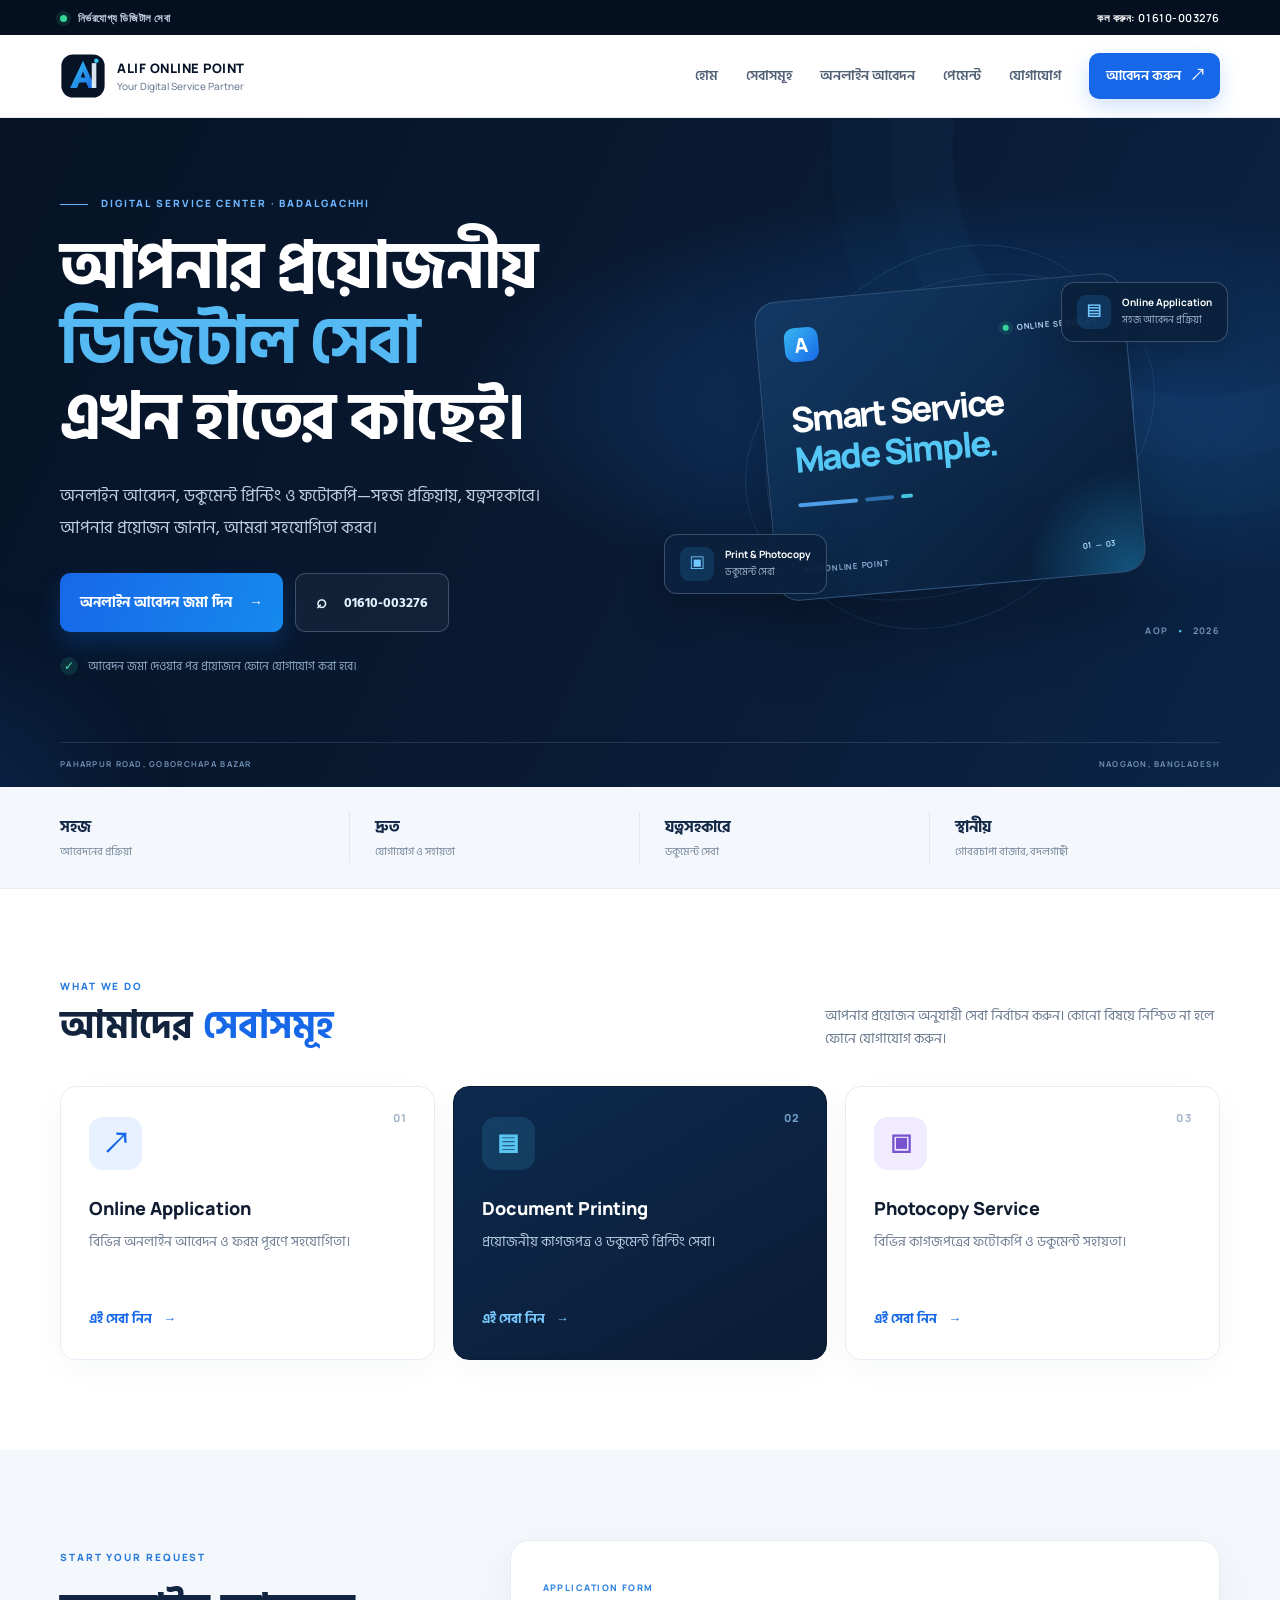
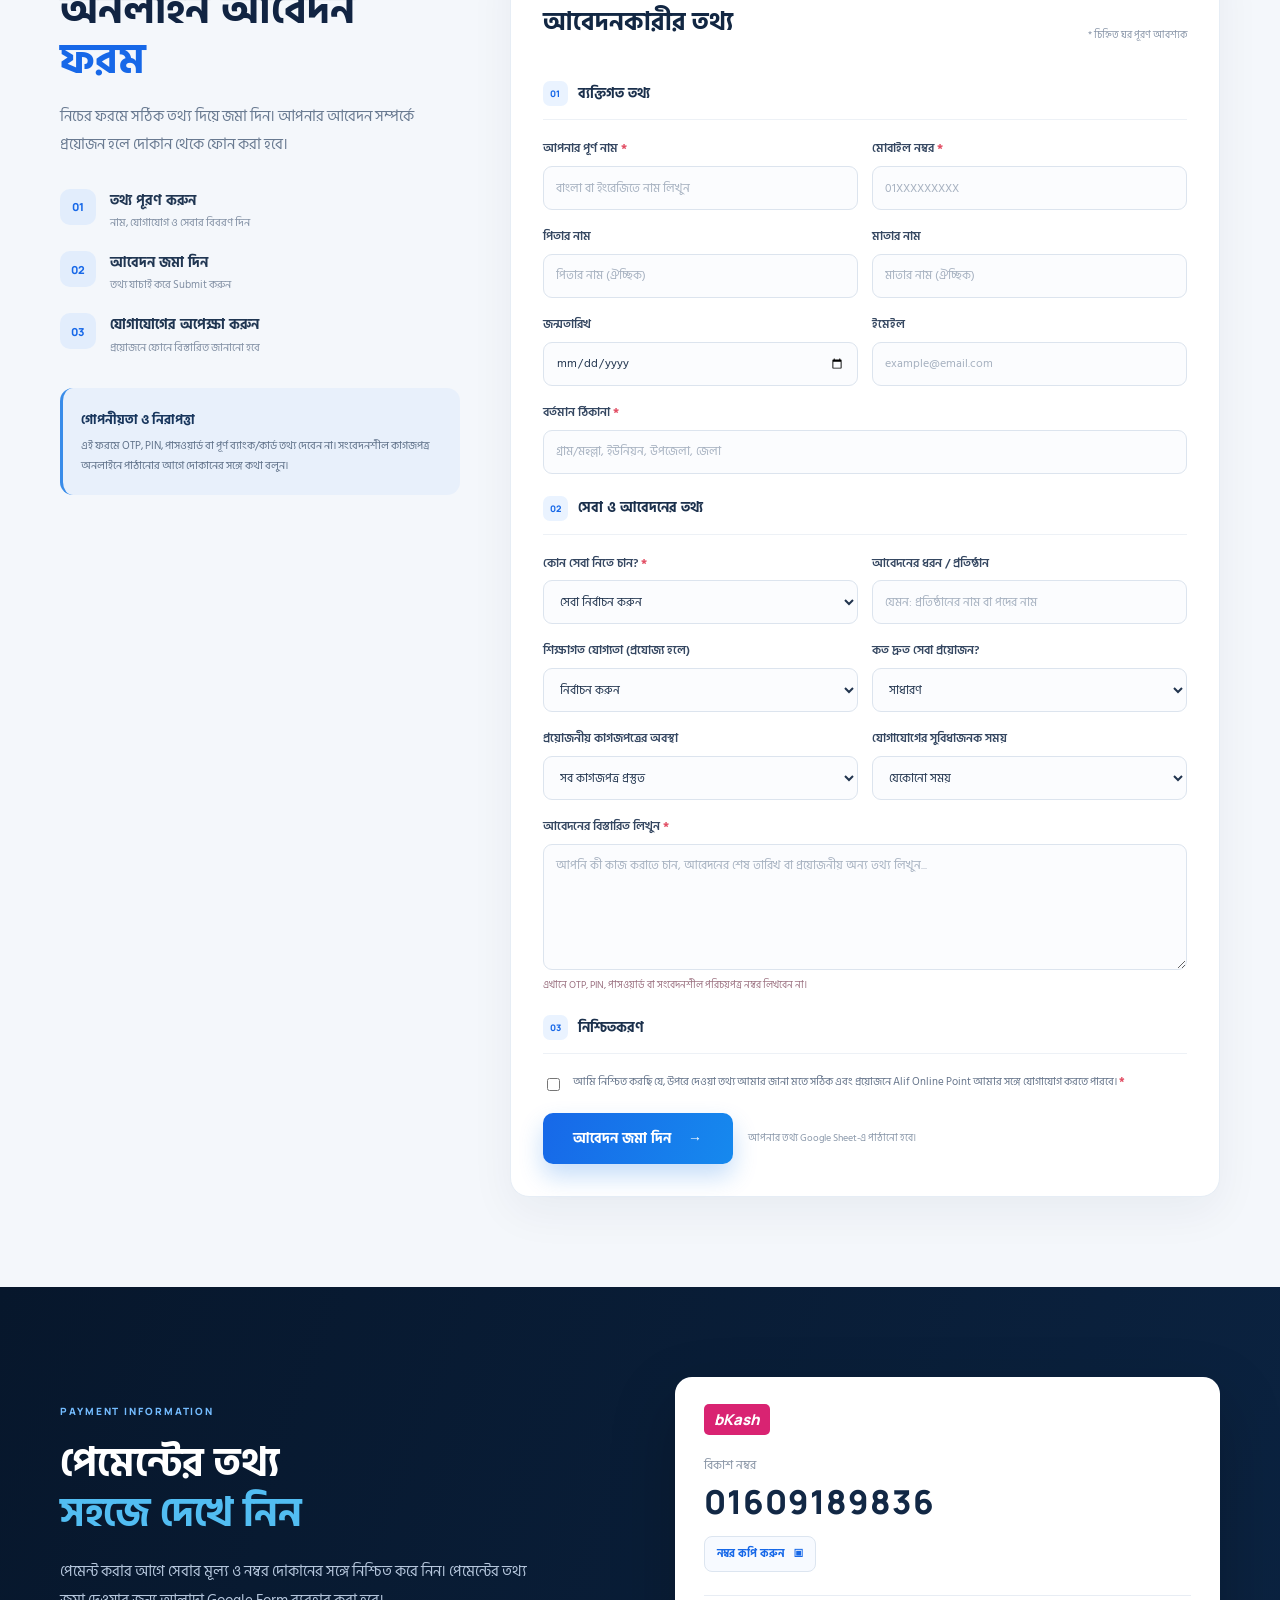
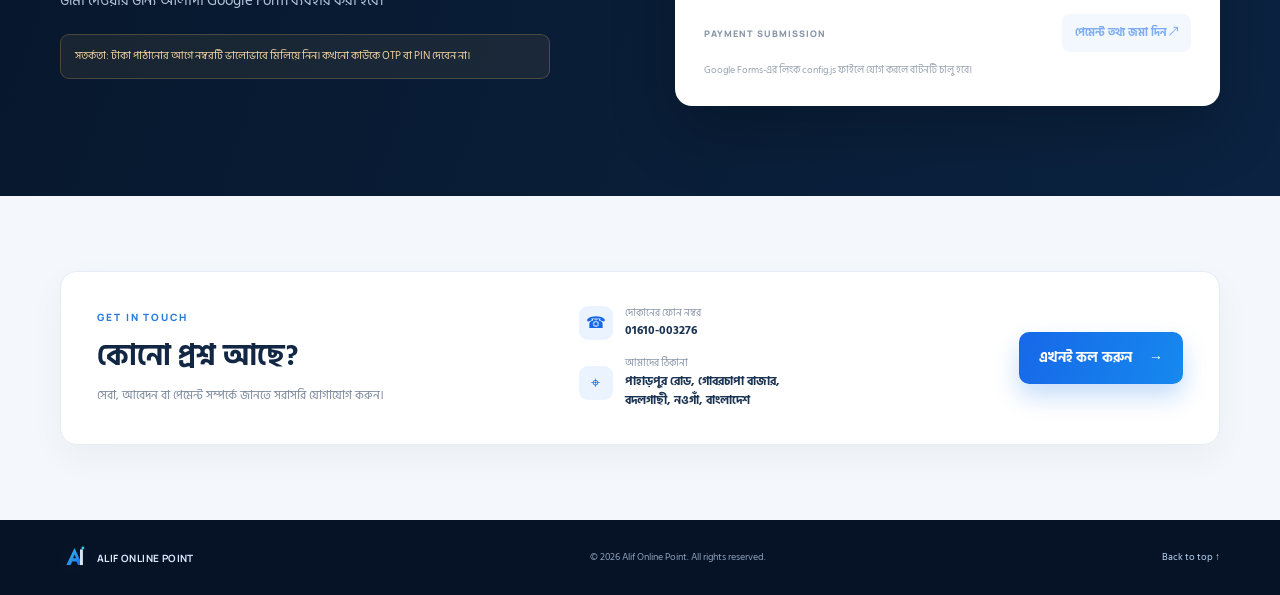
==== commit ca7e4103: "Add files via upload" ====
--- a/index.html
+++ b/index.html
@@ -1,79 +1,203 @@
-<!doctype html>
+<!DOCTYPE html>
 <html lang="bn">
 <head>
-  <meta charset="utf-8">
-  <meta name="viewport" content="width=device-width, initial-scale=1">
-  <meta name="theme-color" content="#071426">
-  <meta name="description" content="Alif Online Point — অনলাইন আবেদন, ডকুমেন্ট প্রিন্টিং ও ফটোকপি সেবা। ঠিকানা: পাহাড়পুর রোড, গোবরচাপা বাজার, বদলগাছী, নওগাঁ।">
-  <title>Alif Online Point | ডিজিটাল সেবা কেন্দ্র</title>
-  <link rel="icon" type="image/svg+xml" href="assets/logo.svg">
-  <link rel="stylesheet" href="style.css">
-  <script src="config.js" defer></script>
-  <script src="script.js" defer></script>
+  <meta charset="UTF-8" />
+  <meta name="viewport" content="width=device-width, initial-scale=1.0" />
+  <meta name="theme-color" content="#071326" />
+  <meta name="description" content="Alif Online Point — অনলাইন আবেদন, ডকুমেন্ট প্রিন্টিং ও ফটোকপি সেবা। গোবরচাপা বাজার, বদলগাছী, নওগাঁ।" />
+  <title>Alif Online Point | Digital Service Center</title>
+  <link rel="icon" type="image/svg+xml" href="./logo.svg" />
+  <link rel="preconnect" href="https://fonts.googleapis.com" />
+  <link rel="preconnect" href="https://fonts.gstatic.com" crossorigin />
+  <link href="https://fonts.googleapis.com/css2?family=Hind+Siliguri:wght@400;500;600;700&family=Manrope:wght@400;500;600;700;800&display=swap" rel="stylesheet" />
+  <link rel="stylesheet" href="./style.css" />
+  <script src="./config.js" defer></script>
+  <script src="./script.js" defer></script>
 </head>
 <body>
-  <div class="announcement"><div class="container announcement-inner"><span class="live-dot" aria-hidden="true"></span><span>আপনার প্রয়োজনীয় ডিজিটাল সেবা, এখন এক ঠিকানায়</span><a href="#services">সেবাসমূহ দেখুন ↗</a></div></div>
-
-  <header class="site-header" id="top">
+  <div class="topline">
+    <div class="container topline-inner">
+      <span><i class="status-dot"></i> নির্ভরযোগ্য ডিজিটাল সেবা</span>
+      <a href="tel:01610003276">কল করুন: 01610-003276</a>
+    </div>
+  </div>
+
+  <header class="site-header">
     <div class="container nav-wrap">
-      <a class="brand" href="#top" aria-label="Alif Online Point হোম"><img src="assets/logo.svg" alt="Alif Online Point লোগো" width="48" height="48"><span class="brand-copy"><strong>ALIF <span>ONLINE POINT</span></strong><small>YOUR DIGITAL SERVICE PARTNER</small></span></a>
-      <button class="menu-toggle" id="menuToggle" type="button" aria-label="মেনু খুলুন" aria-expanded="false" aria-controls="mainNav"><span></span><span></span><span></span></button>
-      <nav class="main-nav" id="mainNav" aria-label="প্রধান নেভিগেশন"><a href="#top">হোম</a><a href="#services">আমাদের সেবা</a><a href="#application">অনলাইন আবেদন</a><a href="#payment">পেমেন্ট</a><a href="#about">আমাদের সম্পর্কে</a><a class="nav-cta" href="#contact">যোগাযোগ করুন →</a></nav>
+      <a class="brand" href="#home" aria-label="Alif Online Point home">
+        <img src="./logo.svg" alt="Alif Online Point logo" />
+        <span><strong>ALIF ONLINE POINT</strong><small>Your Digital Service Partner</small></span>
+      </a>
+      <button class="menu-toggle" id="menuToggle" aria-label="মেনু খুলুন" aria-expanded="false"><span></span><span></span><span></span></button>
+      <nav class="main-nav" id="mainNav">
+        <a href="#home">হোম</a>
+        <a href="#services">সেবাসমূহ</a>
+        <a href="#application">অনলাইন আবেদন</a>
+        <a href="#payment">পেমেন্ট</a>
+        <a href="#contact">যোগাযোগ</a>
+        <a class="nav-cta" href="#application">আবেদন করুন <b>↗</b></a>
+      </nav>
     </div>
   </header>
 
   <main>
-    <section class="hero-section">
-      <div class="container hero-cover"><img src="assets/alif-online-point-cover.png" alt="Alif Online Point-এর গ্রাফিক্যাল প্রচার কভার"></div>
+    <section class="hero" id="home">
+      <div class="hero-glow glow-one"></div><div class="hero-glow glow-two"></div>
       <div class="container hero-grid">
-        <div class="hero-content">
-          <div class="eyebrow"><span class="eyebrow-line"></span> WELCOME TO ALIF ONLINE POINT</div>
-          <h1>আপনার সব ডিজিটাল কাজের<br><span>বিশ্বস্ত ঠিকানা।</span></h1>
-          <p class="hero-lead">অনলাইন আবেদন থেকে শুরু করে ডকুমেন্ট প্রিন্টিং ও ফটোকপি—প্রয়োজনীয় ডিজিটাল সেবা সহজভাবে নিতে চলে আসুন Alif Online Point-এ।</p>
-          <div class="hero-actions"><a class="button button-primary" href="#application">আবেদন ফরম পূরণ করুন →</a><a class="button button-ghost" href="#contact">আমাদের ঠিকানা দেখুন</a></div>
-          <div class="hero-proof"><span class="proof-icon">✓</span><span>সহজ প্রক্রিয়া <i></i> যত্নসহকারে সেবা <i></i> নির্ভরযোগ্য সহায়তা</span></div>
-        </div>
-        <div class="hero-side-card"><div class="hero-side-icon">✦</div><p class="side-title">আপনার কাজ,</p><p class="side-subtitle">এখন আরও সহজ</p><div class="side-line"></div><p class="side-caption">Apply • Print • Connect</p><div class="side-services"><span>▤ অনলাইন আবেদন</span><span>▧ ডকুমেন্ট প্রিন্ট</span><span>▣ ফটোকপি</span></div></div>
-      </div>
-    </section>
-
-    <section class="quick-strip"><div class="container strip-grid"><div class="strip-item"><span class="strip-number">01</span><div><b>Online Application</b><small>অনলাইন আবেদন সহায়তা</small></div></div><div class="strip-item"><span class="strip-number">02</span><div><b>Document Printing</b><small>ডকুমেন্ট প্রিন্টিং</small></div></div><div class="strip-item"><span class="strip-number">03</span><div><b>Photocopy Service</b><small>ফটোকপি সেবা</small></div></div><div class="strip-item strip-location"><span class="location-mark">⌖</span><div><b>গোবরচাপা বাজার</b><small>বদলগাছী, নওগাঁ</small></div></div></div></section>
-
-    <section class="section services-section" id="services"><div class="container"><div class="section-heading centered"><span class="section-kicker">WHAT WE OFFER</span><h2>আমাদের <span>সেবাসমূহ</span></h2><p>আপনার দৈনন্দিন প্রয়োজনীয় অনলাইন ও কম্পিউটারভিত্তিক কাজের জন্য পাশে আছে Alif Online Point।</p></div><div class="services-grid">
-      <article class="service-card"><div class="service-icon icon-blue">▤</div><span class="service-index">SERVICE 01</span><h3>অনলাইন আবেদন</h3><p>বিভিন্ন অনলাইন আবেদন ও ফরম পূরণের কাজে প্রয়োজনীয় সহায়তা।</p><a href="#application" class="text-link">আবেদন ফরম পূরণ করুন →</a></article>
-      <article class="service-card featured-service"><div class="service-icon icon-purple">▧</div><span class="service-index">SERVICE 02</span><h3>ডকুমেন্ট প্রিন্টিং</h3><p>প্রয়োজনীয় কাগজপত্র ও ডকুমেন্ট প্রিন্ট করার সুবিধা।</p><a href="#contact" class="text-link">সেবা সম্পর্কে জানুন →</a></article>
-      <article class="service-card"><div class="service-icon icon-cyan">▣</div><span class="service-index">SERVICE 03</span><h3>ফটোকপি সার্ভিস</h3><p>প্রয়োজনীয় ডকুমেন্টের ফটোকপি সেবা।</p><a href="#contact" class="text-link">সেবা সম্পর্কে জানুন →</a></article>
-    </div></div></section>
-
-    <section class="application-section section" id="application"><div class="container application-grid">
-      <div class="application-copy"><span class="section-kicker light-kicker">ONLINE APPLICATION</span><h2>আপনার আবেদন<br><span>জমা দিন অনলাইনেই।</span></h2><p>নিচের ফর্মে সঠিক তথ্য দিন। আপনার আবেদন Alif Online Point-এর আবেদন তালিকায় জমা হবে। প্রয়োজনে আমরা আপনার দেওয়া মোবাইল নম্বরে যোগাযোগ করব।</p><div class="check-list"><div><span>✓</span> নিজের তথ্য সঠিকভাবে পূরণ করুন</div><div><span>✓</span> প্রয়োজনীয় সেবা নির্বাচন করুন</div><div><span>✓</span> জমা দেওয়ার পর যোগাযোগের অপেক্ষা করুন</div></div><div class="privacy-note">নিরাপত্তার জন্য এখানে পাসওয়ার্ড, OTP, ব্যাংক PIN বা অপ্রয়োজনীয় পরিচয়পত্রের নম্বর দেবেন না।</div></div>
-      <div class="application-panel">
-        <div class="panel-head"><div class="panel-symbol">✎</div><div><b>অনলাইন আবেদন ফরম</b><small>ALIF ONLINE POINT APPLICATION</small></div><span class="panel-tag">FORM 01</span></div>
-        <form id="applicationForm" class="application-form">
-          <div class="form-row"><label for="appName">আপনার নাম <span>*</span></label><input id="appName" name="name" type="text" placeholder="সম্পূর্ণ নাম লিখুন" maxlength="100" autocomplete="name" required></div>
-          <div class="form-row"><label for="appMobile">মোবাইল নম্বর <span>*</span></label><input id="appMobile" name="mobile" type="tel" inputmode="tel" placeholder="01XXXXXXXXX" pattern="01[0-9]{9}" maxlength="11" autocomplete="tel" required><small>১১ ডিজিটের বাংলাদেশি মোবাইল নম্বর লিখুন।</small></div>
-          <div class="form-row"><label for="appService">কোন সেবা প্রয়োজন? <span>*</span></label><select id="appService" name="service" required><option value="">সেবা নির্বাচন করুন</option><option>অনলাইন আবেদন</option><option>চাকরির আবেদন</option><option>শিক্ষা/ভর্তি আবেদন</option><option>ডকুমেন্ট প্রিন্টিং</option><option>ফটোকপি</option><option>অন্যান্য</option></select></div>
-          <div class="form-row"><label for="appDetails">আবেদনের বিস্তারিত <span>*</span></label><textarea id="appDetails" name="details" rows="4" maxlength="1500" placeholder="কোন আবেদন বা কাজ করতে চান, সংক্ষেপে লিখুন" required></textarea></div>
-          <div class="form-row"><label for="appContactTime">যোগাযোগের সুবিধাজনক সময় (ঐচ্ছিক)</label><select id="appContactTime" name="contactTime"><option value="">যেকোনো সময়</option><option>সকাল</option><option>দুপুর</option><option>বিকেল</option><option>সন্ধ্যা</option></select></div>
-          <label class="consent-row"><input type="checkbox" name="consent" value="yes" required><span>আমি নিশ্চিত করছি যে, দেওয়া তথ্য সঠিক এবং Alif Online Point আমার সঙ্গে যোগাযোগ করতে পারবে। <b>*</b></span></label>
-          <input class="website-field" type="text" name="website" tabindex="-1" autocomplete="off" aria-hidden="true">
-          <button class="button button-primary button-full" id="applicationSubmit" type="submit">আবেদন জমা দিন <span>→</span></button>
-          <p class="form-status" id="applicationStatus" role="status" aria-live="polite">* চিহ্নিত ঘরগুলো পূরণ করা বাধ্যতামূলক।</p>
-        </form>
-      </div>
-    </div></section>
-
-    <section class="section payment-section" id="payment"><div class="container payment-grid">
-      <div class="payment-copy"><span class="section-kicker">GOOGLE FORM PAYMENT SUBMISSION</span><h2>পেমেন্টের তথ্য<br><span>Google Form-এ জমা দিন।</span></h2><p>পেমেন্ট সম্পন্ন করার পর Google Form-এ আপনার নাম, মোবাইল নম্বর, সেবার বিবরণ এবং Transaction ID জমা দিন। পেমেন্ট করার আগে সঠিক নম্বর ও চার্জ সরাসরি নিশ্চিত করে নিন।</p><div class="payment-steps"><div class="payment-step"><b>01</b><span>সেবার চার্জ ও পেমেন্ট নম্বর নিশ্চিত করুন</span></div><div class="payment-step"><b>02</b><span>নির্ধারিত মাধ্যমে পেমেন্ট সম্পন্ন করুন</span></div><div class="payment-step"><b>03</b><span>Google Form-এ Transaction ID জমা দিন</span></div></div></div>
-      <div class="payment-card"><div class="payment-card-header"><div><small>GOOGLE FORMS</small><h3>পেমেন্ট তথ্য জমা</h3></div><span class="secure-mark">G</span></div><p>পেমেন্ট সম্পন্ন করার পর নিচের বাটনে ক্লিক করে Google Payment Form খুলুন।</p><a href="#payment" class="button button-primary button-full is-disabled" id="paymentGoogleFormButton" aria-disabled="true" target="_blank" rel="noopener noreferrer">Google Payment Form খুলুন ↗</a><p class="payment-status" id="paymentSetupNote" role="status">Google Payment Form-এর লিংক config.js ফাইলে যুক্ত করতে হবে।</p><div class="payment-disclaimer">সতর্কতা: পেমেন্ট নম্বর ও চার্জ নিশ্চিত না হয়ে টাকা পাঠাবেন না। কাউকে OTP বা PIN দেবেন না।</div></div>
-    </div></section>
-
-    <section class="section about-section" id="about"><div class="container about-grid"><div class="about-visual"><div class="about-art"><div class="art-ring"></div><div class="art-center"><img src="assets/logo.svg" alt="Alif Online Point" width="104" height="104"><b>ALIF ONLINE POINT</b><small>YOUR DIGITAL SERVICE PARTNER</small></div><span class="art-dot dot-a"></span><span class="art-dot dot-b"></span><span class="art-dot dot-c"></span></div><div class="about-stamp">LOCAL<br><b>SERVICE</b><br>CENTER</div></div><div class="about-copy"><span class="section-kicker">ABOUT ALIF ONLINE POINT</span><h2>আপনার এলাকার<br><span>ডিজিটাল সেবা কেন্দ্র।</span></h2><p>Alif Online Point একটি স্থানীয় ডিজিটাল সেবা কেন্দ্র। অনলাইন আবেদন, ডকুমেন্ট প্রিন্টিং ও ফটোকপির মতো প্রয়োজনীয় কাজে সহজ সহযোগিতা দেওয়াই আমাদের লক্ষ্য।</p><div class="about-address"><span class="address-icon">⌖</span><div><small>আমাদের ঠিকানা</small><b>পাহাড়পুর রোড, গোবরচাপা বাজার,<br>বদলগাছী, নওগাঁ।</b></div></div></div></div></section>
-
-    <section class="contact-section" id="contact"><div class="container contact-card"><div class="contact-text"><span class="section-kicker light-kicker">GET IN TOUCH</span><h2>প্রয়োজনীয় সেবার জন্য<br>আজই চলে আসুন।</h2><p>আমাদের সেন্টারে এসে সরাসরি যোগাযোগ করুন।</p></div><div class="contact-details"><div class="contact-detail"><span>⌖</span><div><small>VISIT OUR CENTER</small><b>পাহাড়পুর রোড, গোবরচাপা বাজার,<br>বদলগাছী, নওগাঁ, বাংলাদেশ</b></div></div><a class="button button-light" href="#application">অনলাইন আবেদন ফরম পূরণ করুন ↑</a></div></div></section>
+        <div class="hero-copy">
+          <div class="eyebrow"><span class="eyebrow-line"></span> DIGITAL SERVICE CENTER · BADALGACHHI</div>
+          <h1>আপনার প্রয়োজনীয়<br /><span>ডিজিটাল সেবা</span><br />এখন হাতের কাছেই।</h1>
+          <p>অনলাইন আবেদন, ডকুমেন্ট প্রিন্টিং ও ফটোকপি—সহজ প্রক্রিয়ায়, যত্নসহকারে। আপনার প্রয়োজন জানান, আমরা সহযোগিতা করব।</p>
+          <div class="hero-actions">
+            <a class="btn btn-primary" href="#application">অনলাইন আবেদন জমা দিন <span>→</span></a>
+            <a class="btn btn-ghost" href="tel:01610003276"><span class="phone-icon">⌕</span> 01610-003276</a>
+          </div>
+          <div class="hero-note"><span class="check-mark">✓</span> আবেদন জমা দেওয়ার পর প্রয়োজনে ফোনে যোগাযোগ করা হবে।</div>
+        </div>
+        <div class="hero-visual" aria-label="Digital services illustration">
+          <div class="orbit orbit-a"></div><div class="orbit orbit-b"></div>
+          <div class="visual-card main-visual-card">
+            <div class="visual-card-top"><span class="mini-logo">A</span><span class="live-pill"><i></i> ONLINE SERVICES</span></div>
+            <div class="visual-title">Smart Service<br /><em>Made Simple.</em></div>
+            <div class="visual-lines"><span></span><span></span><span></span></div>
+            <div class="visual-bottom"><span>ALIF ONLINE POINT</span><b>01 — 03</b></div>
+          </div>
+          <div class="float-card float-apply"><span class="float-icon">▤</span><span><b>Online Application</b><small>সহজ আবেদন প্রক্রিয়া</small></span></div>
+          <div class="float-card float-print"><span class="float-icon">▣</span><span><b>Print & Photocopy</b><small>ডকুমেন্ট সেবা</small></span></div>
+          <div class="visual-corner">AOP <span>•</span> 2026</div>
+        </div>
+      </div>
+      <div class="hero-bottom container"><span>PAHARPUR ROAD, GOBORCHAPA BAZAR</span><span>NAOGAON, BANGLADESH</span></div>
+    </section>
+
+    <section class="trust-strip">
+      <div class="container trust-grid">
+        <div><strong>সহজ</strong><span>আবেদনের প্রক্রিয়া</span></div>
+        <div><strong>দ্রুত</strong><span>যোগাযোগ ও সহায়তা</span></div>
+        <div><strong>যত্নসহকারে</strong><span>ডকুমেন্ট সেবা</span></div>
+        <div><strong>স্থানীয়</strong><span>গোবরচাপা বাজার, বদলগাছী</span></div>
+      </div>
+    </section>
+
+    <section class="section services-section" id="services">
+      <div class="container">
+        <div class="section-heading">
+          <div><div class="eyebrow dark-eyebrow">WHAT WE DO</div><h2>আমাদের <span>সেবাসমূহ</span></h2></div>
+          <p>আপনার প্রয়োজন অনুযায়ী সেবা নির্বাচন করুন। কোনো বিষয়ে নিশ্চিত না হলে ফোনে যোগাযোগ করুন।</p>
+        </div>
+        <div class="service-grid">
+          <article class="service-card">
+            <div class="service-number">01</div><div class="service-icon icon-blue">↗</div>
+            <h3>Online Application</h3><p>বিভিন্ন অনলাইন আবেদন ও ফরম পূরণে সহযোগিতা।</p>
+            <a href="#application" data-pick-service="অনলাইন আবেদন">এই সেবা নিন <span>→</span></a>
+          </article>
+          <article class="service-card featured-service">
+            <div class="service-number">02</div><div class="service-icon icon-cyan">▤</div>
+            <h3>Document Printing</h3><p>প্রয়োজনীয় কাগজপত্র ও ডকুমেন্ট প্রিন্টিং সেবা।</p>
+            <a href="#application" data-pick-service="ডকুমেন্ট প্রিন্টিং">এই সেবা নিন <span>→</span></a>
+          </article>
+          <article class="service-card">
+            <div class="service-number">03</div><div class="service-icon icon-purple">▣</div>
+            <h3>Photocopy Service</h3><p>বিভিন্ন কাগজপত্রের ফটোকপি ও ডকুমেন্ট সহায়তা।</p>
+            <a href="#application" data-pick-service="ফটোকপি">এই সেবা নিন <span>→</span></a>
+          </article>
+        </div>
+      </div>
+    </section>
+
+    <section class="application-section section" id="application">
+      <div class="container application-layout">
+        <aside class="form-aside">
+          <div class="eyebrow">START YOUR REQUEST</div>
+          <h2>অনলাইন আবেদন<br /><span>ফরম</span></h2>
+          <p>নিচের ফরমে সঠিক তথ্য দিয়ে জমা দিন। আপনার আবেদন সম্পর্কে প্রয়োজন হলে দোকান থেকে ফোন করা হবে।</p>
+          <div class="aside-step"><span>01</span><div><b>তথ্য পূরণ করুন</b><small>নাম, যোগাযোগ ও সেবার বিবরণ দিন</small></div></div>
+          <div class="aside-step"><span>02</span><div><b>আবেদন জমা দিন</b><small>তথ্য যাচাই করে Submit করুন</small></div></div>
+          <div class="aside-step"><span>03</span><div><b>যোগাযোগের অপেক্ষা করুন</b><small>প্রয়োজনে ফোনে বিস্তারিত জানানো হবে</small></div></div>
+          <div class="privacy-note"><b>গোপনীয়তা ও নিরাপত্তা</b><p>এই ফরমে OTP, PIN, পাসওয়ার্ড বা পূর্ণ ব্যাংক/কার্ড তথ্য দেবেন না। সংবেদনশীল কাগজপত্র অনলাইনে পাঠানোর আগে দোকানের সঙ্গে কথা বলুন।</p></div>
+        </aside>
+
+        <div class="form-panel">
+          <div class="form-panel-head"><div><span class="form-kicker">APPLICATION FORM</span><h3>আবেদনকারীর তথ্য</h3></div><span class="required-note">* চিহ্নিত ঘর পূরণ আবশ্যক</span></div>
+          <form id="applicationForm">
+            <div class="form-section-title"><span>01</span> ব্যক্তিগত তথ্য</div>
+            <div class="form-grid">
+              <label class="field"><span>আপনার পূর্ণ নাম <b>*</b></span><input name="name" type="text" maxlength="100" placeholder="বাংলা বা ইংরেজিতে নাম লিখুন" required /></label>
+              <label class="field"><span>মোবাইল নম্বর <b>*</b></span><input name="mobile" type="tel" inputmode="numeric" maxlength="11" pattern="01[0-9]{9}" placeholder="01XXXXXXXXX" required /></label>
+              <label class="field"><span>পিতার নাম</span><input name="fatherName" type="text" maxlength="100" placeholder="পিতার নাম (ঐচ্ছিক)" /></label>
+              <label class="field"><span>মাতার নাম</span><input name="motherName" type="text" maxlength="100" placeholder="মাতার নাম (ঐচ্ছিক)" /></label>
+              <label class="field"><span>জন্মতারিখ</span><input name="birthDate" type="date" /></label>
+              <label class="field"><span>ইমেইল</span><input name="email" type="email" maxlength="120" placeholder="example@email.com" /></label>
+              <label class="field field-full"><span>বর্তমান ঠিকানা <b>*</b></span><input name="address" type="text" maxlength="250" placeholder="গ্রাম/মহল্লা, ইউনিয়ন, উপজেলা, জেলা" required /></label>
+            </div>
+
+            <div class="form-section-title"><span>02</span> সেবা ও আবেদনের তথ্য</div>
+            <div class="form-grid">
+              <label class="field"><span>কোন সেবা নিতে চান? <b>*</b></span>
+                <select name="service" id="serviceSelect" required>
+                  <option value="">সেবা নির্বাচন করুন</option>
+                  <option>জাতীয় পরিচয়পত্র (NID) সংক্রান্ত</option>
+                  <option>জন্মনিবন্ধন সংক্রান্ত</option>
+                  <option>পাসপোর্ট সংক্রান্ত</option>
+                  <option>চাকরির আবেদন</option>
+                  <option>শিক্ষা/ভর্তি আবেদন</option>
+                  <option>সরকারি অনলাইন আবেদন</option>
+                  <option>অনলাইন আবেদন</option>
+                  <option>ডকুমেন্ট প্রিন্টিং</option>
+                  <option>ফটোকপি</option>
+                  <option>অন্যান্য</option>
+                </select>
+              </label>
+              <label class="field"><span>আবেদনের ধরন / প্রতিষ্ঠান</span><input name="applicationFor" type="text" maxlength="150" placeholder="যেমন: প্রতিষ্ঠানের নাম বা পদের নাম" /></label>
+              <label class="field"><span>শিক্ষাগত যোগ্যতা (প্রযোজ্য হলে)</span>
+                <select name="education">
+                  <option value="">নির্বাচন করুন</option><option>প্রাথমিক</option><option>JSC/JDC</option><option>SSC/সমমান</option><option>HSC/সমমান</option><option>ডিপ্লোমা</option><option>স্নাতক</option><option>স্নাতকোত্তর</option><option>অন্যান্য</option><option>প্রযোজ্য নয়</option>
+                </select>
+              </label>
+              <label class="field"><span>কত দ্রুত সেবা প্রয়োজন?</span>
+                <select name="urgency"><option>সাধারণ</option><option>জরুরি</option><option>নির্দিষ্ট শেষ তারিখ আছে</option></select>
+              </label>
+              <label class="field"><span>প্রয়োজনীয় কাগজপত্রের অবস্থা</span>
+                <select name="documentStatus"><option>সব কাগজপত্র প্রস্তুত</option><option>কিছু কাগজপত্র প্রস্তুত</option><option>কী কী লাগবে জানতে চাই</option><option>প্রযোজ্য নয়</option></select>
+              </label>
+              <label class="field"><span>যোগাযোগের সুবিধাজনক সময়</span>
+                <select name="contactTime"><option value="যেকোনো সময়">যেকোনো সময়</option><option>সকাল ৯টা–১২টা</option><option>দুপুর ১২টা–৩টা</option><option>বিকেল ৩টা–৬টা</option><option>সন্ধ্যা ৬টা–রাত ৯টা</option></select>
+              </label>
+              <label class="field field-full"><span>আবেদনের বিস্তারিত লিখুন <b>*</b></span><textarea name="details" rows="5" maxlength="1500" placeholder="আপনি কী কাজ করাতে চান, আবেদনের শেষ তারিখ বা প্রয়োজনীয় অন্য তথ্য লিখুন..." required></textarea><small class="field-hint">এখানে OTP, PIN, পাসওয়ার্ড বা সংবেদনশীল পরিচয়পত্র নম্বর লিখবেন না।</small></label>
+            </div>
+
+            <div class="form-section-title"><span>03</span> নিশ্চিতকরণ</div>
+            <label class="consent-row"><input type="checkbox" name="consent" value="yes" required /><span>আমি নিশ্চিত করছি যে, উপরে দেওয়া তথ্য আমার জানা মতে সঠিক এবং প্রয়োজনে Alif Online Point আমার সঙ্গে যোগাযোগ করতে পারবে। <b>*</b></span></label>
+            <input type="text" name="website" class="honeypot" tabindex="-1" autocomplete="off" aria-hidden="true" />
+            <input type="hidden" name="source" value="Alif Online Point Website" />
+            <div class="form-submit-row"><button class="btn btn-primary submit-btn" type="submit" id="submitButton">আবেদন জমা দিন <span>→</span></button><span class="submit-secure">আপনার তথ্য Google Sheet-এ পাঠানো হবে।</span></div>
+            <div class="form-message" id="formMessage" role="status" aria-live="polite"></div>
+          </form>
+        </div>
+      </div>
+    </section>
+
+    <section class="payment-section section" id="payment">
+      <div class="container payment-layout">
+        <div class="payment-copy"><div class="eyebrow">PAYMENT INFORMATION</div><h2>পেমেন্টের তথ্য<br /><span>সহজে দেখে নিন</span></h2><p>পেমেন্ট করার আগে সেবার মূল্য ও নম্বর দোকানের সঙ্গে নিশ্চিত করে নিন। পেমেন্টের তথ্য জমা দেওয়ার জন্য আলাদা Google Form ব্যবহার করা হবে।</p><div class="payment-warning">সতর্কতা: টাকা পাঠানোর আগে নম্বরটি ভালোভাবে মিলিয়ে নিন। কখনো কাউকে OTP বা PIN দেবেন না।</div></div>
+        <div class="payment-card">
+          <div class="bkash-mark">bKash</div><span class="payment-label">বিকাশ নম্বর</span><div class="payment-number" id="bkashNumber">01609189836</div><button type="button" class="copy-btn" data-copy="01609189836">নম্বর কপি করুন <span>▣</span></button>
+          <div class="payment-divider"></div>
+          <div class="payment-bottom"><span>PAYMENT SUBMISSION</span><a id="paymentFormLink" class="payment-form-btn" href="#" target="_blank" rel="noopener">পেমেন্ট তথ্য জমা দিন ↗</a></div>
+          <p class="payment-link-hint" id="paymentLinkHint">Google Forms-এর লিংক config.js ফাইলে যোগ করলে বাটনটি চালু হবে।</p>
+        </div>
+      </div>
+    </section>
+
+    <section class="contact-section section" id="contact">
+      <div class="container contact-box">
+        <div><div class="eyebrow">GET IN TOUCH</div><h2>কোনো প্রশ্ন আছে?</h2><p>সেবা, আবেদন বা পেমেন্ট সম্পর্কে জানতে সরাসরি যোগাযোগ করুন।</p></div>
+        <div class="contact-details"><a href="tel:01610003276"><span class="contact-symbol">☎</span><span><small>দোকানের ফোন নম্বর</small><b>01610-003276</b></span></a><div class="contact-address"><span class="contact-symbol">⌖</span><span><small>আমাদের ঠিকানা</small><b>পাহাড়পুর রোড, গোবরচাপা বাজার,<br />বদলগাছী, নওগাঁ, বাংলাদেশ</b></span></div></div>
+        <a class="btn btn-primary contact-call" href="tel:01610003276">এখনই কল করুন <span>→</span></a>
+      </div>
+    </section>
   </main>
 
-  <footer class="site-footer"><div class="container footer-main"><a class="brand footer-brand" href="#top"><img src="assets/logo.svg" alt="" width="44" height="44"><span class="brand-copy"><strong>ALIF <span>ONLINE POINT</span></strong><small>YOUR DIGITAL SERVICE PARTNER</small></span></a><p>সহজ ডিজিটাল সেবায় আপনার নির্ভরযোগ্য ঠিকানা।</p><div class="footer-links"><a href="#services">সেবাসমূহ</a><a href="#application">অনলাইন আবেদন</a><a href="#payment">পেমেন্ট</a><a href="#contact">যোগাযোগ</a></div></div><div class="container footer-bottom"><span>© <span id="currentYear"></span> Alif Online Point. সর্বস্বত্ব সংরক্ষিত।</span><span>পাহাড়পুর রোড, গোবরচাপা বাজার, বদলগাছী, নওগাঁ</span></div></footer>
-  <button class="back-to-top" id="backToTop" aria-label="উপরে যান" type="button">↑</button>
+  <footer class="site-footer"><div class="container footer-inner"><a class="footer-brand" href="#home"><img src="./logo.svg" alt="" /><b>ALIF ONLINE POINT</b></a><span>© <span id="year"></span> Alif Online Point. All rights reserved.</span><a href="#home">Back to top ↑</a></div></footer>
 </body>
 </html>
--- a/style.css
+++ b/style.css
@@ -1,14 +1,10 @@
-@import url('https://fonts.googleapis.com/css2?family=Hind+Siliguri:wght@400;500;600;700&family=Inter:wght@400;500;600;700;800;900&display=swap');
-:root{--navy:#071426;--navy2:#0b2143;--blue:#087ff4;--cyan:#22c5ff;--ink:#102343;--muted:#687891;--line:#e4ebf5;--soft:#f5f8fd;--white:#fff;--gold:#ffd94d;--shadow:0 20px 55px rgba(4,24,57,.12);--radius:20px}
-*{box-sizing:border-box}html{scroll-behavior:smooth;scroll-padding-top:92px}body{margin:0;font-family:"Hind Siliguri",system-ui,sans-serif;color:var(--ink);background:#fff;line-height:1.65}a{color:inherit;text-decoration:none}button,input,select,textarea{font:inherit}button,a{-webkit-tap-highlight-color:transparent}.container{width:min(1160px,calc(100% - 44px));margin-inline:auto}.announcement{background:#041127;color:#dceaff;font-size:13px}.announcement-inner{min-height:36px;display:flex;align-items:center;gap:10px}.announcement a{margin-left:auto;color:#6ed3ff;font-weight:700}.live-dot{width:8px;height:8px;border-radius:50%;background:#22d49b;box-shadow:0 0 0 4px rgba(34,212,155,.13)}
-.site-header{position:sticky;top:0;z-index:50;background:rgba(255,255,255,.96);backdrop-filter:blur(14px);border-bottom:1px solid rgba(215,226,241,.8)}.nav-wrap{min-height:82px;display:flex;align-items:center;justify-content:space-between;gap:22px}.brand{display:flex;align-items:center;gap:11px;min-width:240px}.brand img{width:48px;height:48px;object-fit:contain}.brand-copy{display:grid;line-height:1.12}.brand-copy strong{font:900 17px/1.15 Inter,sans-serif;letter-spacing:-.5px;color:#0b1a34}.brand-copy strong span{color:#087ff4}.brand-copy small{font:700 8px/1.6 Inter,sans-serif;letter-spacing:1.15px;color:#73819a;margin-top:4px}.main-nav{display:flex;align-items:center;gap:25px;font-size:14px;font-weight:600;color:#465772}.main-nav a{transition:.2s}.main-nav a:hover{color:var(--blue)}.main-nav .nav-cta{background:linear-gradient(110deg,#0879ef,#11b8fb);color:white;padding:11px 17px;border-radius:10px;box-shadow:0 8px 18px rgba(8,127,244,.18)}.main-nav .nav-cta:hover{color:white;transform:translateY(-1px)}.menu-toggle{display:none;background:none;border:0;padding:8px}.menu-toggle span{display:block;width:24px;height:2px;margin:5px;background:#102343;border-radius:5px}
-.hero-section{padding:28px 0 50px;background:radial-gradient(ellipse at 8% 30%,rgba(15,140,255,.08),transparent 36%),linear-gradient(180deg,#f7faff,#fff)}.hero-cover{overflow:hidden;border-radius:22px;box-shadow:0 22px 55px rgba(2,18,48,.18);border:1px solid rgba(4,29,69,.12);background:#06162d}.hero-cover img{display:block;width:100%;height:auto;aspect-ratio:1672/941;object-fit:cover}.hero-grid{display:grid;grid-template-columns:1.25fr .75fr;gap:55px;align-items:center;padding:52px 5.5% 10px}.eyebrow,.section-kicker{font:800 11px/1.4 Inter,sans-serif;letter-spacing:1.6px;color:var(--blue)}.eyebrow{display:flex;align-items:center;gap:9px}.eyebrow-line{width:26px;height:2px;background:var(--cyan)}.hero-content h1{font-size:clamp(34px,4.5vw,54px);line-height:1.18;letter-spacing:-1.3px;margin:15px 0;color:#0a1c3b;font-weight:700}.hero-content h1 span,.section-heading h2 span,.about-copy h2 span{color:#087ff4}.hero-lead{max-width:650px;color:#64738d;font-size:17px;margin:0 0 24px}.hero-actions{display:flex;flex-wrap:wrap;gap:12px}.button{display:inline-flex;align-items:center;justify-content:center;gap:11px;border:1px solid transparent;border-radius:11px;padding:13px 20px;font-weight:700;font-size:15px;cursor:pointer;transition:.2s ease}.button-primary{background:linear-gradient(110deg,#0879ef,#12b9fb);color:#fff;box-shadow:0 10px 24px rgba(8,124,240,.2)}.button-primary:hover{transform:translateY(-2px);box-shadow:0 14px 28px rgba(8,124,240,.28)}.button-ghost{border-color:#d2deed;color:#17345d;background:white}.button-ghost:hover{border-color:#138cf8;color:#087ff4}.button-light{background:#fff;color:#0758b5}.button-full{width:100%}.button:disabled{opacity:.65;cursor:wait;transform:none}.hero-proof{display:flex;align-items:center;gap:10px;margin-top:25px;color:#687891;font-size:13px}.proof-icon{width:24px;height:24px;border-radius:50%;display:grid;place-items:center;background:#e3f8ef;color:#0ba675;font-weight:800}.hero-proof i{display:inline-block;width:4px;height:4px;margin:0 7px 3px;border-radius:50%;background:#19aef5}.hero-side-card{position:relative;overflow:hidden;border-radius:23px;padding:33px;background:linear-gradient(145deg,#07152d,#0d3976);color:#fff;box-shadow:var(--shadow)}.hero-side-card:after{content:"";position:absolute;width:230px;height:230px;border:1px solid rgba(50,190,255,.25);border-radius:50%;right:-110px;bottom:-130px}.hero-side-icon{font-size:30px;color:var(--gold)}.side-title{font-size:25px;font-weight:700;margin:6px 0 0}.side-subtitle{font:800 27px Inter,sans-serif;color:#24b9ff;margin:0}.side-line{width:56px;height:3px;background:var(--gold);margin:17px 0}.side-caption{color:#b9cdec;font:700 13px Inter,sans-serif;letter-spacing:1.2px}.side-services{display:grid;gap:10px;margin-top:26px}.side-services span{padding:10px 12px;border-radius:10px;background:rgba(255,255,255,.09);border:1px solid rgba(255,255,255,.1);font-size:14px}
-.quick-strip{background:#071832;color:white;padding:23px 0}.strip-grid{display:grid;grid-template-columns:repeat(4,1fr);gap:18px}.strip-item{display:flex;align-items:center;gap:14px;border-right:1px solid rgba(255,255,255,.12);padding-right:12px}.strip-item:last-child{border:0}.strip-number{font:800 23px Inter,sans-serif;color:#20baff}.strip-item b,.strip-item small{display:block}.strip-item b{font:700 12px Inter,sans-serif;letter-spacing:.2px}.strip-item small{color:#9eb3d2;font-size:12px;margin-top:3px}.location-mark{font-size:28px;color:var(--gold)}
-.section{padding:86px 0}.section-heading{max-width:720px;margin:0 auto 42px}.centered{text-align:center}.section-heading h2,.about-copy h2{font-size:clamp(30px,3.8vw,43px);line-height:1.2;margin:10px 0;color:#0a1c3b}.section-heading p{margin:12px 0 0;color:#718097;font-size:15px}.services-grid{display:grid;grid-template-columns:repeat(3,1fr);gap:20px}.service-card{position:relative;padding:30px 27px 27px;border:1px solid var(--line);border-radius:18px;background:#fff;box-shadow:0 12px 35px rgba(7,32,72,.045);transition:.25s;overflow:hidden}.service-card:hover{transform:translateY(-5px);box-shadow:var(--shadow);border-color:#b9dcff}.featured-service{background:linear-gradient(155deg,#f7fbff,#fff);border-color:#b7d9ff}.service-icon{width:55px;height:55px;border-radius:15px;display:grid;place-items:center;font-size:27px;font-weight:700;margin-bottom:20px}.icon-blue{background:#e8f4ff;color:#087ff4}.icon-purple{background:#f0ecff;color:#7955df}.icon-cyan{background:#e5faff;color:#00a8c8}.service-index{font:800 10px Inter,sans-serif;letter-spacing:1.5px;color:#a7b6ca}.service-card h3{font-size:21px;margin:8px 0;color:#11264a}.service-card p{font-size:14px;color:#718097;min-height:52px;margin:0 0 18px}.text-link{font-weight:700;color:#087ff4;font-size:14px}
-.application-section{padding:82px 0;background:radial-gradient(ellipse at 10% 20%,rgba(19,151,255,.18),transparent 34%),linear-gradient(115deg,#06152f,#0a2a5a);color:white;overflow:hidden}.application-grid{display:grid;grid-template-columns:.82fr 1.18fr;align-items:start;gap:55px}.light-kicker{color:#48c8ff}.application-copy h2{font-size:clamp(32px,4vw,47px);line-height:1.2;letter-spacing:-1px;margin:12px 0 15px;color:#fff}.application-copy h2 span{color:#31bdff}.application-copy>p{color:#b6c9e5;max-width:520px;margin:0 0 21px;font-size:15px}.check-list{display:grid;gap:10px;margin:25px 0}.check-list div{display:flex;align-items:center;gap:10px;color:#e3efff;font-size:14px}.check-list span{width:22px;height:22px;border-radius:50%;display:grid;place-items:center;background:#0aa97f;color:white;font-size:12px;font-weight:800}.privacy-note{max-width:510px;padding:13px 15px;border:1px solid rgba(255,217,77,.28);background:rgba(255,217,77,.08);color:#ffe9a0;border-radius:11px;font-size:12px}.application-panel{background:#fff;color:#152846;border-radius:20px;padding:28px;box-shadow:0 24px 60px rgba(0,0,0,.2)}.panel-head{display:flex;align-items:center;gap:13px;padding-bottom:19px;border-bottom:1px solid #e9eef5;margin-bottom:20px}.panel-symbol{height:45px;width:45px;border-radius:13px;background:#eaf5ff;color:#087ff4;display:grid;place-items:center;font-size:23px}.panel-head b,.panel-head small{display:block}.panel-head b{font-size:20px}.panel-head small{font:700 9px Inter,sans-serif;letter-spacing:1.1px;color:#8b99ad;margin-top:3px}.panel-tag{margin-left:auto;padding:6px 9px;border-radius:7px;background:#eef6ff;color:#087ff4;font:800 9px Inter,sans-serif;letter-spacing:.7px}.application-form{display:grid;gap:15px}.form-row{display:grid;gap:6px}.form-row label{font-size:14px;font-weight:700;color:#263b5d}.form-row label span,.consent-row b{color:#e34d62}.form-row input,.form-row select,.form-row textarea{width:100%;border:1px solid #dbe4ef;border-radius:10px;padding:12px 13px;background:#fbfdff;color:#172d4e;outline:none;font-size:14px;transition:border-color .18s,box-shadow .18s}.form-row input:focus,.form-row select:focus,.form-row textarea:focus{border-color:#168cf5;box-shadow:0 0 0 3px rgba(22,140,245,.12);background:white}.form-row textarea{resize:vertical;min-height:105px}.form-row small{color:#8290a4;font-size:11px}.consent-row{display:flex;gap:9px;align-items:flex-start;color:#64738d;font-size:12px;line-height:1.6}.consent-row input{margin-top:4px;accent-color:#087ff4;flex:0 0 auto}.website-field{position:absolute!important;left:-10000px!important;width:1px!important;height:1px!important;opacity:0!important}.form-status{margin:0;color:#7b879b;font-size:12px;min-height:20px}.form-status.success{color:#07855e}.form-status.error{color:#c62842}.form-status.warning{color:#a36500}
-.payment-section{background:#f5f8fd}.payment-grid{display:grid;grid-template-columns:1.05fr .95fr;gap:55px;align-items:center}.payment-copy h2{font-size:clamp(32px,4vw,45px);line-height:1.2;margin:12px 0;color:#0a1c3b}.payment-copy h2 span{color:#087ff4}.payment-copy>p{color:#6c7c95;font-size:15px;max-width:580px;margin:0 0 24px}.payment-steps{display:grid;gap:13px}.payment-step{display:flex;align-items:center;gap:13px;color:#304765;font-size:14px}.payment-step b{width:34px;height:34px;display:grid;place-items:center;border-radius:10px;background:#e5f2ff;color:#087ff4;font:800 11px Inter,sans-serif;flex:0 0 34px}.payment-card{background:#fff;border:1px solid #e3eaf4;border-radius:20px;padding:30px;box-shadow:0 16px 45px rgba(8,35,80,.07)}.payment-card-header{display:flex;align-items:center;justify-content:space-between;padding-bottom:18px;border-bottom:1px solid #edf1f7}.payment-card-header small{font:800 10px Inter,sans-serif;letter-spacing:1.3px;color:#087ff4}.payment-card-header h3{margin:4px 0 0;font-size:24px}.secure-mark{height:46px;width:46px;border-radius:14px;background:#eaf5ff;color:#087ff4;display:grid;place-items:center;font:900 23px Inter,sans-serif}.payment-card>p{color:#718097;font-size:14px;margin:19px 0}.payment-status{font-size:12px!important;margin-bottom:0!important}.payment-disclaimer{padding:12px 14px;border-radius:10px;background:#fff8e7;color:#755819;font-size:12px;margin-top:20px}.is-disabled{opacity:.5;cursor:not-allowed;filter:saturate(.6)}
-.about-grid{display:grid;grid-template-columns:.9fr 1.1fr;gap:65px;align-items:center}.about-visual{min-height:330px;position:relative;display:grid;place-items:center}.about-art{width:290px;height:290px;border-radius:50%;background:radial-gradient(circle,#e9f5ff 0,#d7ecff 54%,#f6fbff 55%);display:grid;place-items:center;position:relative;border:1px solid #cfe6ff}.art-ring{position:absolute;inset:23px;border:1px dashed #86bffc;border-radius:50%}.art-center{display:grid;justify-items:center;text-align:center;z-index:1}.art-center img{width:105px;height:105px;object-fit:contain}.art-center b{font:900 13px Inter,sans-serif;color:#10264a}.art-center small{font:700 8px Inter,sans-serif;letter-spacing:1px;color:#7190b5;margin-top:5px}.art-dot{position:absolute;width:14px;height:14px;background:#0a8cf6;border:3px solid white;border-radius:50%;box-shadow:0 4px 10px rgba(0,0,0,.1)}.dot-a{top:34px;left:65px}.dot-b{right:29px;top:115px;background:#f9bd30}.dot-c{bottom:45px;left:65px;background:#18bd9c}.about-stamp{position:absolute;right:7%;bottom:15px;padding:12px 19px;border-radius:12px;background:#081b3a;color:#dbeaff;text-align:center;font:700 10px/1.4 Inter,sans-serif;letter-spacing:1px;box-shadow:var(--shadow);transform:rotate(-7deg)}.about-stamp b{color:#24baff;font-size:14px}.about-copy>p{font-size:15px;color:#6a7a92;line-height:1.9;margin:16px 0 22px}.about-address{display:flex;align-items:center;gap:14px;padding:17px;border:1px solid #e3ebf5;border-radius:13px;background:#fbfdff}.address-icon{width:42px;height:42px;border-radius:12px;background:#eaf5ff;color:#087ff4;display:grid;place-items:center;font-size:24px}.about-address small,.about-address b{display:block}.about-address small{font-size:11px;color:#7d8ca2}.about-address b{font-size:14px;color:#203a60;margin-top:3px}
-.contact-section{padding:10px 0 80px}.contact-card{display:grid;grid-template-columns:1fr 1fr;gap:45px;align-items:center;padding:43px 48px;border-radius:22px;background:linear-gradient(120deg,#06162f,#0b3978);color:#fff;box-shadow:0 20px 50px rgba(3,25,61,.15)}.contact-text h2{font-size:clamp(29px,3.6vw,40px);line-height:1.25;margin:12px 0}.contact-text p{color:#bfd0e8}.contact-details{display:grid;gap:20px}.contact-detail{display:flex;gap:14px;align-items:center}.contact-detail>span{width:43px;height:43px;flex:0 0 43px;border-radius:13px;display:grid;place-items:center;background:rgba(255,255,255,.12);color:#61cfff;font-size:23px}.contact-detail small,.contact-detail b{display:block}.contact-detail small{font:800 9px Inter,sans-serif;letter-spacing:1.2px;color:#90acd0}.contact-detail b{font-size:14px;color:#fff;margin-top:5px}.site-footer{background:#041127;color:#b8c9e1;padding:34px 0 16px}.footer-main{display:flex;align-items:center;gap:25px;justify-content:space-between;flex-wrap:wrap;padding-bottom:25px}.footer-brand strong{color:white}.footer-brand .brand-copy small{color:#91a6c7}.footer-main>p{font-size:13px;color:#9cb0ce}.footer-links{display:flex;gap:19px;font-size:13px}.footer-links a:hover{color:#55c9ff}.footer-bottom{border-top:1px solid rgba(255,255,255,.1);padding-top:15px;display:flex;justify-content:space-between;gap:15px;color:#8195b4;font-size:11px}.back-to-top{position:fixed;right:22px;bottom:22px;width:42px;height:42px;border:0;border-radius:12px;background:#087ff4;color:white;font-size:23px;box-shadow:0 8px 24px rgba(8,127,244,.28);opacity:0;pointer-events:none;transform:translateY(8px);transition:.2s;cursor:pointer}.back-to-top.visible{opacity:1;pointer-events:auto;transform:translateY(0)}
-@media(max-width:980px){.main-nav{gap:14px;font-size:13px}.brand{min-width:auto}.hero-grid{gap:28px;padding-inline:2%}.application-grid,.payment-grid,.about-grid{gap:35px}.contact-card{gap:28px;padding:35px}.strip-grid{grid-template-columns:repeat(2,1fr)}.strip-item:nth-child(2){border:0}}
-@media(max-width:760px){.container{width:min(100% - 30px,580px)}.announcement-inner{font-size:11px}.announcement-inner>a{font-size:10px}.nav-wrap{min-height:70px}.brand img{width:42px;height:42px}.brand-copy strong{font-size:14px}.brand-copy small{font-size:7px}.menu-toggle{display:block;cursor:pointer}.main-nav{display:none;position:absolute;top:70px;left:0;right:0;padding:13px 22px 20px;background:#fff;border-bottom:1px solid var(--line);box-shadow:0 15px 25px rgba(6,24,55,.1);align-items:stretch;gap:0}.main-nav.open{display:flex;flex-direction:column}.main-nav>a{padding:11px 5px}.main-nav .nav-cta{text-align:center;margin-top:8px}.hero-section{padding:18px 0 45px}.hero-cover{border-radius:13px}.hero-cover img{aspect-ratio:1.2;object-fit:cover;object-position:43% center}.hero-grid{grid-template-columns:1fr;padding:30px 3% 0;gap:25px}.hero-content h1{font-size:36px}.hero-lead{font-size:15px}.hero-side-card{padding:24px}.strip-grid{gap:14px}.strip-item{border-right:0;padding:0}.strip-number{font-size:20px}.strip-item b{font-size:10px}.strip-item small{font-size:11px}.section{padding:62px 0}.section-heading{margin-bottom:28px}.services-grid{grid-template-columns:1fr;gap:13px}.service-card{padding:24px}.service-card p{min-height:0}.application-section{padding:58px 0}.application-grid{grid-template-columns:1fr;gap:25px}.application-copy h2{font-size:36px}.application-panel{padding:20px 17px}.panel-head b{font-size:18px}.payment-grid{grid-template-columns:1fr;gap:28px}.payment-copy h2{font-size:36px}.payment-card{padding:23px}.about-grid{grid-template-columns:1fr;gap:22px}.about-visual{min-height:280px;order:2}.about-copy{order:1}.about-art{width:250px;height:250px}.contact-section{padding:0 0 55px}.contact-card{grid-template-columns:1fr;gap:23px;padding:28px 22px}.contact-text h2{font-size:34px}.footer-main{justify-content:center;text-align:center;gap:13px}.footer-main .brand{width:100%;justify-content:center}.footer-main>p{width:100%;margin:3px}.footer-links{justify-content:center;flex-wrap:wrap;gap:12px 18px}.footer-bottom{flex-direction:column;text-align:center;gap:6px}.back-to-top{right:14px;bottom:14px}}
-@media(max-width:420px){.hero-content h1{font-size:31px}.hero-actions .button{width:100%}.hero-proof{align-items:flex-start;font-size:11px}.strip-grid{grid-template-columns:1fr 1fr}.strip-item{gap:9px}.strip-number{font-size:17px}.panel-tag{font-size:8px}.form-row input,.form-row select,.form-row textarea{font-size:13px}.contact-text h2{font-size:30px}}
+:root{--navy:#071326;--navy2:#0b1c35;--blue:#1768e8;--cyan:#38c4ed;--ink:#101d31;--muted:#66758a;--pale:#f3f7fc;--line:#e4eaf2;--white:#fff;--radius:18px;--shadow:0 18px 50px rgba(7,19,38,.10)}
+*{box-sizing:border-box}html{scroll-behavior:smooth;scroll-padding-top:90px}body{margin:0;font-family:'Hind Siliguri',sans-serif;color:var(--ink);background:#fff;line-height:1.65}a{color:inherit;text-decoration:none}button,input,select,textarea{font:inherit}.container{width:min(1160px,calc(100% - 42px));margin-inline:auto}.topline{background:#04101f;color:#c6d4e8;font:600 11px 'Manrope',sans-serif;letter-spacing:.05em}.topline-inner{height:35px;display:flex;align-items:center;justify-content:space-between}.status-dot,.live-pill i{display:inline-block;width:7px;height:7px;border-radius:50%;background:#35d59a;margin-right:8px;box-shadow:0 0 0 4px rgba(53,213,154,.12)}.topline a{color:#fff}.site-header{position:sticky;top:0;z-index:30;background:rgba(255,255,255,.95);backdrop-filter:blur(14px);border-bottom:1px solid rgba(222,230,240,.8)}.nav-wrap{height:82px;display:flex;align-items:center;justify-content:space-between}.brand{display:flex;align-items:center;gap:11px}.brand img{width:46px;height:46px}.brand strong{display:block;font:800 13px 'Manrope',sans-serif;letter-spacing:.04em;color:var(--navy)}.brand small{display:block;color:#718198;font:500 10px 'Manrope',sans-serif;margin-top:2px}.main-nav{display:flex;align-items:center;gap:28px;font-size:14px;font-weight:600;color:#536176}.main-nav>a:not(.nav-cta):hover{color:var(--blue)}.nav-cta{padding:11px 17px;border-radius:10px;color:#fff;background:var(--blue);box-shadow:0 8px 22px rgba(23,104,232,.2)}.nav-cta b{margin-left:8px}.menu-toggle{display:none;border:0;background:none;padding:8px}.menu-toggle span{display:block;width:23px;height:2px;background:var(--navy);margin:5px}
+.hero{position:relative;overflow:hidden;color:#fff;background:radial-gradient(ellipse at 78% 42%,#123d73 0%,transparent 38%),linear-gradient(115deg,#061326 0%,#091a32 52%,#0b2547 100%);min-height:610px}.hero-grid{position:relative;z-index:1;display:grid;grid-template-columns:1.04fr .96fr;align-items:center;gap:35px;padding:78px 0 65px}.hero-glow{position:absolute;border-radius:50%;filter:blur(2px);pointer-events:none}.glow-one{width:500px;height:500px;right:-170px;top:-220px;border:1px solid rgba(84,172,255,.13);box-shadow:0 0 0 60px rgba(84,172,255,.025),0 0 0 120px rgba(84,172,255,.02)}.glow-two{width:260px;height:260px;left:-170px;bottom:-150px;background:rgba(30,116,226,.12);filter:blur(50px)}.eyebrow{font:800 10px 'Manrope',sans-serif;letter-spacing:.19em;color:#6eb6ff;margin-bottom:21px}.eyebrow-line{display:inline-block;width:28px;height:1px;vertical-align:middle;background:#69b8ff;margin-right:9px}.hero h1{font-size:clamp(39px,5.5vw,65px);font-weight:700;line-height:1.16;letter-spacing:-.025em;margin:0 0 23px}.hero h1 span,.payment-copy h2 span,.form-aside h2 span{color:#55b9f4}.hero-copy>p{max-width:525px;color:#c0cde0;font-size:17px;line-height:1.9;margin:0 0 28px}.hero-actions{display:flex;flex-wrap:wrap;gap:12px}.btn{display:inline-flex;align-items:center;justify-content:center;gap:17px;border:0;border-radius:10px;padding:14px 20px;font-weight:700;font-size:14px;cursor:pointer;transition:.2s}.btn-primary{color:#fff;background:linear-gradient(110deg,#1768e8,#1689ee);box-shadow:0 12px 25px rgba(13,111,231,.24)}.btn-primary:hover{transform:translateY(-2px);box-shadow:0 16px 30px rgba(13,111,231,.32)}.btn-ghost{color:#e4f1ff;border:1px solid rgba(196,218,245,.25);background:rgba(255,255,255,.045)}.btn-ghost:hover{background:rgba(255,255,255,.1)}.phone-icon{font-size:18px}.hero-note{margin-top:25px;color:#8da6c4;font-size:12px}.check-mark{display:inline-grid;place-items:center;width:18px;height:18px;border-radius:50%;background:rgba(47,201,153,.15);color:#4be0ad;margin-right:7px}.hero-visual{height:420px;position:relative;display:grid;place-items:center}.orbit{position:absolute;border:1px solid rgba(103,180,255,.15);border-radius:50%;transform:rotate(-25deg)}.orbit-a{width:430px;height:300px}.orbit-b{width:340px;height:410px;transform:rotate(38deg)}.main-visual-card{position:relative;width:min(370px,85%);height:300px;padding:27px;border:1px solid rgba(160,203,255,.25);border-radius:22px;background:linear-gradient(140deg,rgba(19,58,102,.92),rgba(8,26,49,.95));box-shadow:0 30px 80px rgba(0,0,0,.28);transform:rotate(-5deg);overflow:hidden}.main-visual-card:after{content:"";position:absolute;width:210px;height:210px;border-radius:50%;right:-90px;bottom:-105px;background:radial-gradient(circle,rgba(41,174,245,.38),transparent 70%)}.visual-card-top,.visual-bottom{display:flex;justify-content:space-between;align-items:center}.mini-logo{width:34px;height:34px;display:grid;place-items:center;border-radius:10px;background:linear-gradient(135deg,#39b8f2,#1768e8);font:800 20px 'Manrope';color:#fff}.live-pill{font:700 8px 'Manrope';letter-spacing:.1em;color:#bbd8f8}.live-pill i{width:6px;height:6px;margin-right:5px}.visual-title{font:800 35px/1.15 'Manrope',sans-serif;letter-spacing:-.06em;margin-top:37px}.visual-title em{font-style:normal;color:#54c7f4}.visual-lines{display:flex;gap:7px;margin-top:23px}.visual-lines span{height:4px;border-radius:5px;background:#4e9de7}.visual-lines span:nth-child(1){width:60px}.visual-lines span:nth-child(2){width:29px;background:#2c6eb0}.visual-lines span:nth-child(3){width:12px;background:#44c4df}.visual-bottom{position:absolute;bottom:24px;left:27px;right:27px;color:#8fb1d8;font:700 8px 'Manrope';letter-spacing:.1em}.visual-bottom b{color:#d5e9ff}.float-card{position:absolute;display:flex;align-items:center;gap:11px;padding:12px 15px;border:1px solid rgba(194,220,251,.25);background:rgba(11,33,61,.94);border-radius:13px;box-shadow:0 15px 40px rgba(0,0,0,.22)}.float-card b,.float-card small{display:block}.float-card b{font:700 10px 'Manrope';color:#fff}.float-card small{font-size:10px;color:#9db2cb;margin-top:3px}.float-icon{width:34px;height:34px;display:grid;place-items:center;border-radius:9px;background:rgba(46,153,239,.17);color:#72c8ff;font-size:18px}.float-apply{top:55px;right:-8px}.float-print{bottom:53px;left:-16px}.visual-corner{position:absolute;bottom:10px;right:0;color:#7393b7;font:700 9px 'Manrope';letter-spacing:.15em}.visual-corner span{color:#4cc4e5;padding:0 5px}.hero-bottom{position:relative;z-index:1;border-top:1px solid rgba(194,220,251,.13);padding:15px 0 18px;display:flex;justify-content:space-between;color:#7190b3;font:700 8px 'Manrope';letter-spacing:.16em}
+.trust-strip{background:#f4f8fd;border-bottom:1px solid #e7edf5}.trust-grid{display:grid;grid-template-columns:repeat(4,1fr);padding:25px 0}.trust-grid>div{padding:2px 25px;border-right:1px solid #dfe7f1}.trust-grid>div:first-child{padding-left:0}.trust-grid>div:last-child{border:0}.trust-grid strong,.trust-grid span{display:block}.trust-grid strong{font-size:16px;color:#132746}.trust-grid span{font-size:11px;color:#77869a;margin-top:2px}.section{padding:90px 0}.section-heading{display:flex;align-items:flex-end;justify-content:space-between;gap:35px;margin-bottom:36px}.dark-eyebrow{color:#287bdd;margin-bottom:10px}.section-heading h2,.payment-copy h2{font-size:38px;line-height:1.25;margin:0;color:#12233d}.section-heading h2 span{color:var(--blue)}.section-heading>p{max-width:395px;margin:0;color:#6c7b90;font-size:14px}.service-grid{display:grid;grid-template-columns:repeat(3,1fr);gap:18px}.service-card{position:relative;padding:30px 28px 27px;border:1px solid #e6edf6;border-radius:16px;background:#fff;box-shadow:0 9px 30px rgba(20,53,93,.035);transition:.22s}.service-card:hover{transform:translateY(-5px);box-shadow:var(--shadow);border-color:#c8def8}.featured-service{background:linear-gradient(150deg,#0d2a4e,#0b1c35);color:#fff;border-color:#0b1c35}.service-number{position:absolute;right:26px;top:23px;font:800 11px 'Manrope';letter-spacing:.12em;color:#a6b6cb}.featured-service .service-number{color:#6e9cc7}.service-icon{display:grid;place-items:center;width:53px;height:53px;border-radius:14px;font:700 25px 'Manrope';margin-bottom:26px}.icon-blue{background:#e8f1ff;color:#1768e8}.icon-cyan{background:rgba(60,188,241,.15);color:#59c7f2}.icon-purple{background:#f0ebff;color:#7953cf}.service-card h3{font:800 18px 'Manrope';margin:0 0 10px}.service-card p{color:#728096;font-size:14px;margin:0 0 26px;min-height:49px}.featured-service p{color:#b4c7dc}.service-card>a{font-size:13px;color:#1768e8;font-weight:700}.service-card>a span{margin-left:8px}.featured-service>a{color:#78caff}
+.application-section{background:#f4f7fb}.application-layout{display:grid;grid-template-columns:.72fr 1.28fr;gap:50px;align-items:start}.form-aside{position:sticky;top:120px;padding-top:10px}.form-aside .eyebrow{color:#287bdd}.form-aside h2{font-size:42px;line-height:1.2;margin:0 0 18px;color:#112442}.form-aside h2 span{color:#1768e8}.form-aside>p{color:#697a91;font-size:15px;line-height:1.85;margin:0 0 30px}.aside-step{display:flex;align-items:flex-start;gap:14px;margin:19px 0}.aside-step>span{flex:0 0 36px;height:36px;display:grid;place-items:center;border-radius:10px;background:#e2edfc;color:#1768e8;font:800 11px 'Manrope'}.aside-step b,.aside-step small{display:block}.aside-step b{font-size:14px;color:#203652}.aside-step small{font-size:11px;color:#8290a4;margin-top:2px}.privacy-note{margin-top:31px;padding:18px;border-radius:13px;background:#e8f0fb;border-left:3px solid #398ce9}.privacy-note b{font-size:13px;color:#18365d}.privacy-note p{font-size:11px;line-height:1.8;color:#5f7189;margin:5px 0 0}.form-panel{background:#fff;border:1px solid #e6edf5;border-radius:19px;padding:32px;box-shadow:0 15px 45px rgba(12,41,78,.055)}.form-panel-head{display:flex;justify-content:space-between;align-items:flex-end;margin-bottom:25px;gap:12px}.form-kicker{font:800 9px 'Manrope';letter-spacing:.16em;color:#3184e4}.form-panel-head h3{font-size:25px;margin:3px 0 0;color:#122743}.required-note{font-size:10px;color:#8794a7}.form-section-title{display:flex;align-items:center;gap:10px;padding:13px 0;border-bottom:1px solid #edf1f6;margin:9px 0 19px;color:#1b304c;font-size:14px;font-weight:700}.form-section-title>span{display:grid;place-items:center;width:25px;height:25px;border-radius:7px;background:#eaf3ff;color:#1768e8;font:800 9px 'Manrope'}.form-grid{display:grid;grid-template-columns:1fr 1fr;gap:17px 14px}.field{display:flex;flex-direction:column;gap:7px;min-width:0}.field-full{grid-column:1/-1}.field>span{font-size:12px;color:#354761;font-weight:600}.field>span b,.consent-row b{color:#e24d63}.field input,.field select,.field textarea{width:100%;border:1px solid #dce4ee;border-radius:9px;background:#fbfcfe;color:#21344e;padding:11px 12px;outline:none;font-size:12px;transition:.18s}.field input,.field select{height:44px}.field textarea{resize:vertical;min-height:105px;line-height:1.7}.field input:focus,.field select:focus,.field textarea:focus{border-color:#4b9af0;box-shadow:0 0 0 3px rgba(49,132,228,.1);background:#fff}.field input::placeholder,.field textarea::placeholder{color:#a6b1c0}.field-hint{font-size:10px;color:#9b7180}.consent-row{display:flex;align-items:flex-start;gap:10px;color:#65748a;font-size:11px;line-height:1.8;margin:19px 0}.consent-row input{margin-top:5px;accent-color:#1768e8}.honeypot{position:absolute!important;left:-10000px!important;width:1px!important;height:1px!important;opacity:0!important}.form-submit-row{display:flex;align-items:center;gap:15px;flex-wrap:wrap}.submit-btn{min-width:190px}.submit-btn:disabled{opacity:.65;cursor:wait;transform:none}.submit-secure{font-size:10px;color:#8a98aa}.form-message{display:none;margin-top:16px;padding:12px 14px;border-radius:9px;font-size:12px;line-height:1.7}.form-message:not(:empty){display:block}.form-message.info{background:#edf5ff;color:#245c9e}.form-message.success{background:#eaf8f1;color:#176641}.form-message.error{background:#fff0f0;color:#a23535}
+.payment-section{background:linear-gradient(110deg,#07172c,#0b2341);color:#fff}.payment-layout{display:grid;grid-template-columns:1fr 1fr;align-items:center;gap:70px}.payment-copy .eyebrow{color:#74bcff}.payment-copy h2{color:#fff;font-size:40px}.payment-copy h2 span{color:#52bdf2}.payment-copy>p{color:#b5c6dc;max-width:480px;font-size:15px;line-height:1.9;margin:19px 0}.payment-warning{max-width:490px;padding:12px 14px;border:1px solid rgba(255,194,102,.22);border-radius:9px;background:rgba(255,194,102,.07);color:#f2d2a1;font-size:11px}.payment-card{background:#fff;color:#152640;padding:27px 29px;border-radius:17px;box-shadow:0 25px 65px rgba(0,0,0,.22)}.bkash-mark{display:inline-block;background:#d92372;color:#fff;font:800 15px 'Manrope';font-style:italic;padding:5px 10px;border-radius:5px;margin-bottom:21px}.payment-label{display:block;font-size:12px;color:#8793a4}.payment-number{font:800 33px 'Manrope';letter-spacing:.03em;color:#122845;margin:3px 0 12px}.copy-btn{border:1px solid #dce5f0;border-radius:8px;background:#f7faff;padding:8px 12px;color:#1768e8;font-size:11px;font-weight:700;cursor:pointer}.copy-btn span{margin-left:7px}.payment-divider{height:1px;background:#e8edf4;margin:23px 0 18px}.payment-bottom{display:flex;align-items:center;justify-content:space-between;gap:12px}.payment-bottom>span{font:800 9px 'Manrope';letter-spacing:.12em;color:#8794a6}.payment-form-btn{padding:10px 13px;background:#eaf3ff;color:#1768e8;border-radius:8px;font-size:11px;font-weight:700}.payment-form-btn.is-disabled{opacity:.55;cursor:not-allowed}.payment-link-hint{font-size:10px;color:#97a2b1;margin:10px 0 0}
+.contact-section{background:#f4f7fb;padding:75px 0}.contact-box{display:grid;grid-template-columns:1.1fr 1fr auto;gap:30px;align-items:center;background:#fff;border:1px solid #e6edf5;border-radius:17px;padding:33px 36px;box-shadow:0 12px 35px rgba(18,47,84,.045)}.contact-box .eyebrow{color:#287bdd;margin-bottom:9px}.contact-box h2{font-size:29px;margin:0;color:#122743}.contact-box p{font-size:12px;color:#7a889b;margin:5px 0 0}.contact-details{display:grid;gap:14px}.contact-details>a,.contact-address{display:flex;align-items:center;gap:12px}.contact-symbol{width:34px;height:34px;display:grid;place-items:center;border-radius:9px;background:#eaf3ff;color:#1768e8;font-size:16px}.contact-details small,.contact-details b{display:block}.contact-details small{font-size:10px;color:#8794a6}.contact-details b{font-size:12px;color:#1b3453}.contact-call{white-space:nowrap}.site-footer{background:#061326;color:#8ca0bb}.footer-inner{min-height:75px;display:flex;align-items:center;justify-content:space-between;gap:15px;font-size:10px}.footer-brand{display:flex;align-items:center;gap:8px;color:#dceaff;font:800 10px 'Manrope';letter-spacing:.04em}.footer-brand img{width:29px;height:29px}.footer-inner>a:last-child{color:#b7d7f7}
+@media(max-width:980px){.main-nav{gap:16px}.hero-grid{gap:10px}.application-layout{gap:28px}.contact-box{grid-template-columns:1fr 1fr}.contact-call{grid-column:1/-1;justify-self:start}.payment-layout{gap:35px}}
+@media(max-width:760px){.container{width:min(100% - 30px,560px)}.topline-inner{font-size:9px}.nav-wrap{height:70px}.brand img{width:40px;height:40px}.brand strong{font-size:11px}.menu-toggle{display:block}.main-nav{display:none;position:absolute;top:70px;left:0;right:0;padding:18px 22px 23px;background:#fff;border-bottom:1px solid #e3eaf3;box-shadow:0 15px 24px rgba(10,30,55,.08);flex-direction:column;align-items:stretch;gap:0}.main-nav.is-open{display:flex}.main-nav>a{padding:11px 0}.main-nav .nav-cta{padding:11px 14px;text-align:center;margin-top:8px}.hero{min-height:0}.hero-grid{grid-template-columns:1fr;padding:62px 0 35px}.hero h1{font-size:clamp(39px,10vw,55px)}.hero-copy>p{font-size:15px}.hero-visual{height:340px;margin-top:5px}.main-visual-card{width:300px;height:250px}.visual-title{font-size:30px;margin-top:25px}.float-apply{right:0;top:28px}.float-print{left:0;bottom:25px}.hero-bottom{font-size:7px}.trust-grid{grid-template-columns:1fr 1fr;gap:18px;padding:22px 0}.trust-grid>div{padding:0 10px!important;border:0}.trust-grid>div:nth-child(odd){border-right:1px solid #dfe7f1}.section{padding:65px 0}.section-heading{display:block}.section-heading h2,.payment-copy h2{font-size:31px}.section-heading>p{margin-top:13px}.service-grid{grid-template-columns:1fr}.service-card{padding:25px}.service-card p{min-height:0}.application-layout{grid-template-columns:1fr;gap:28px}.form-aside{position:static}.form-aside h2{font-size:35px}.form-aside>p{margin-bottom:18px}.aside-step{display:inline-flex;width:100%;margin:8px 0}.privacy-note{margin-top:18px}.form-panel{padding:22px 17px}.form-panel-head{align-items:flex-start;flex-direction:column;gap:4px}.form-panel-head h3{font-size:22px}.form-grid{grid-template-columns:1fr}.field-full{grid-column:auto}.payment-layout{grid-template-columns:1fr;gap:28px}.payment-copy h2{font-size:34px}.payment-card{padding:24px 20px}.payment-number{font-size:29px}.contact-box{grid-template-columns:1fr;padding:26px 22px;gap:23px}.contact-call{grid-column:auto}.footer-inner{padding:17px 0;flex-wrap:wrap;justify-content:center;text-align:center}.footer-brand{width:100%;justify-content:center}}
+@media(max-width:380px){.hero-actions .btn{width:100%}.payment-bottom{align-items:flex-start;flex-direction:column}.hero-visual{transform:scale(.94);margin-inline:-12px}}
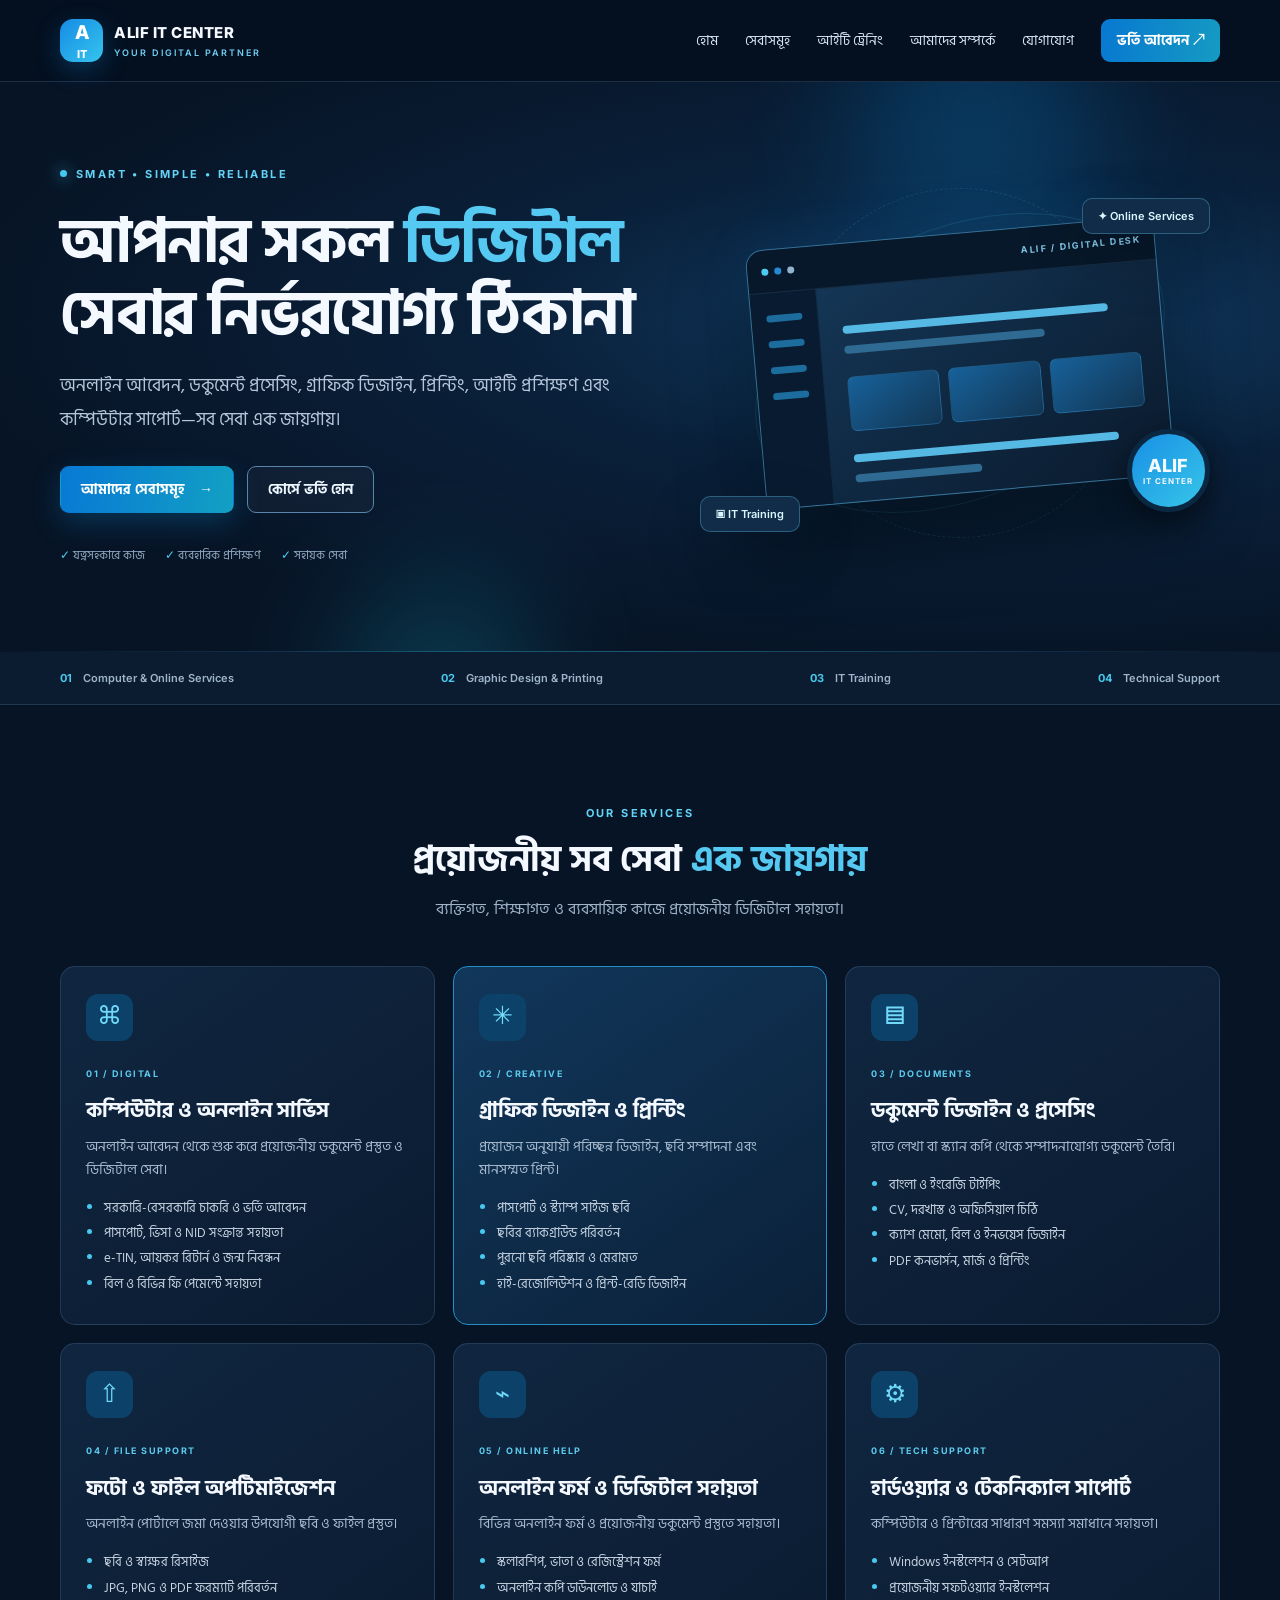
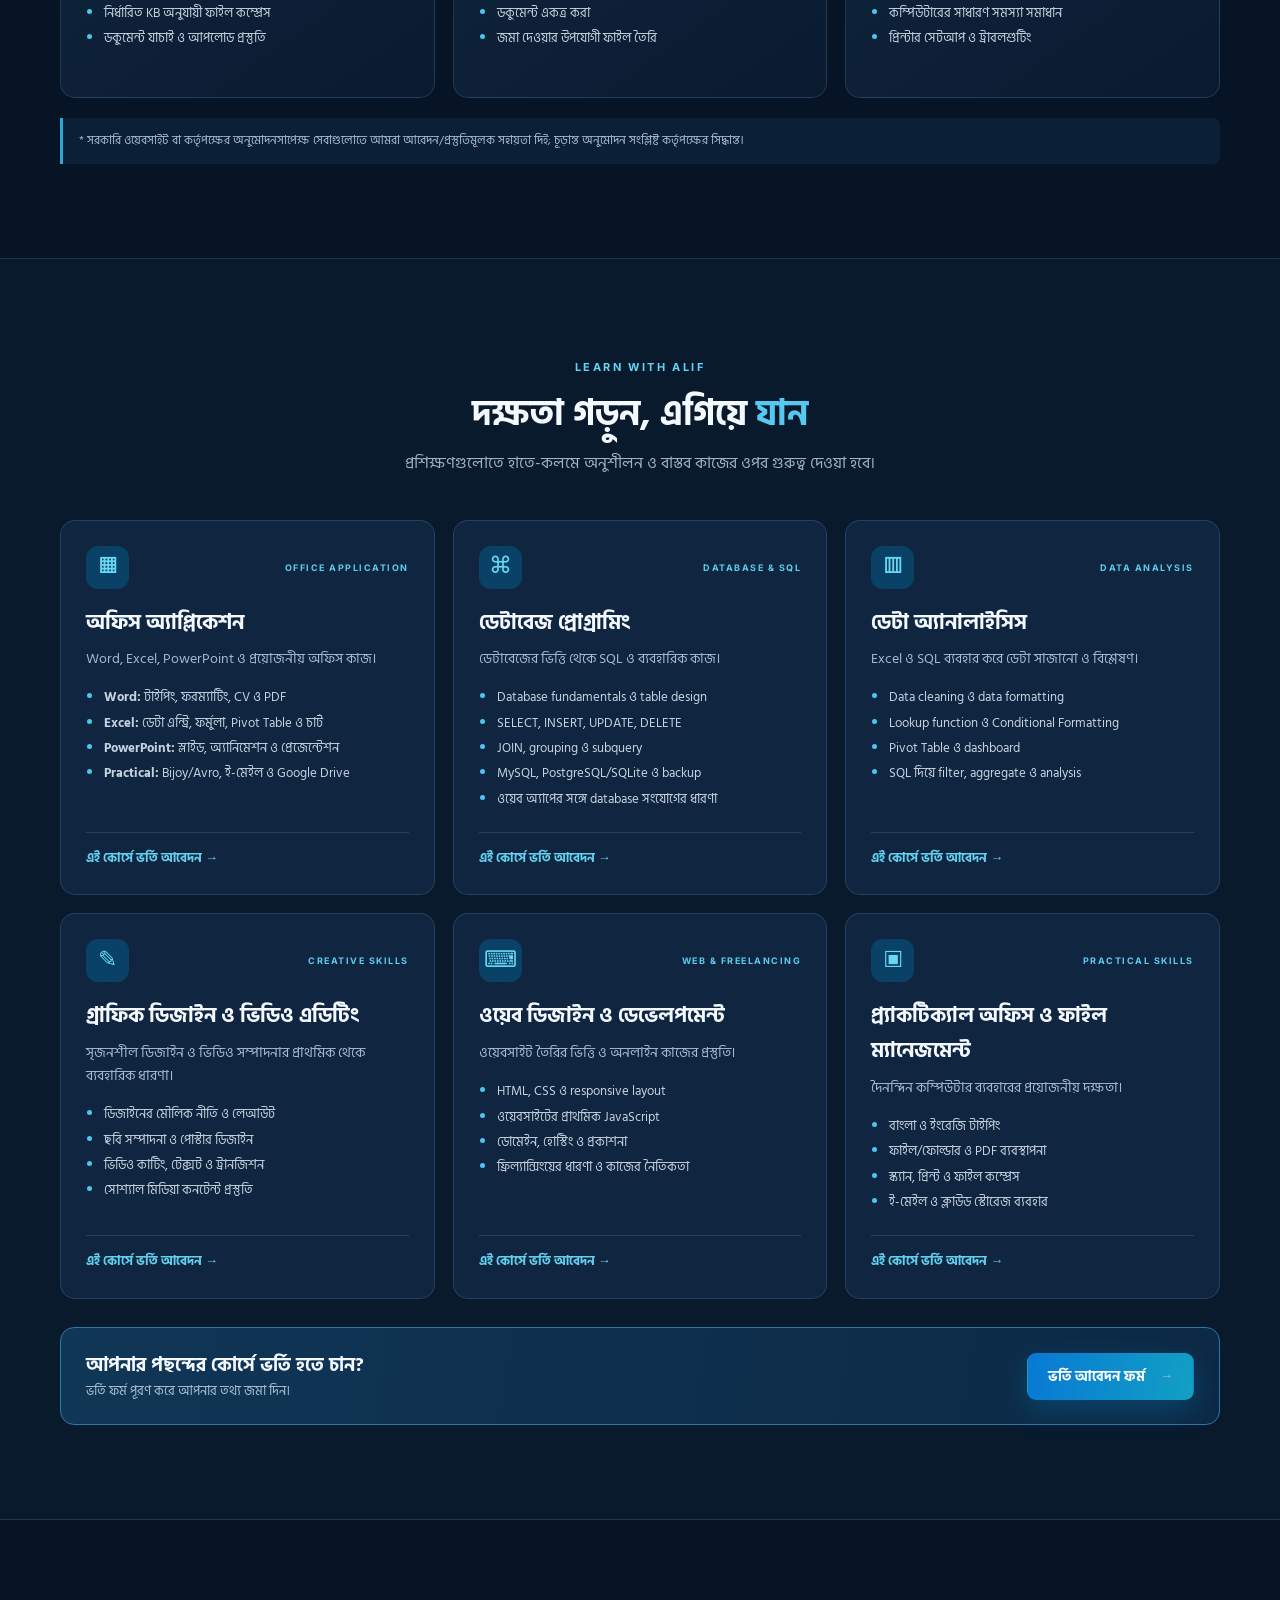
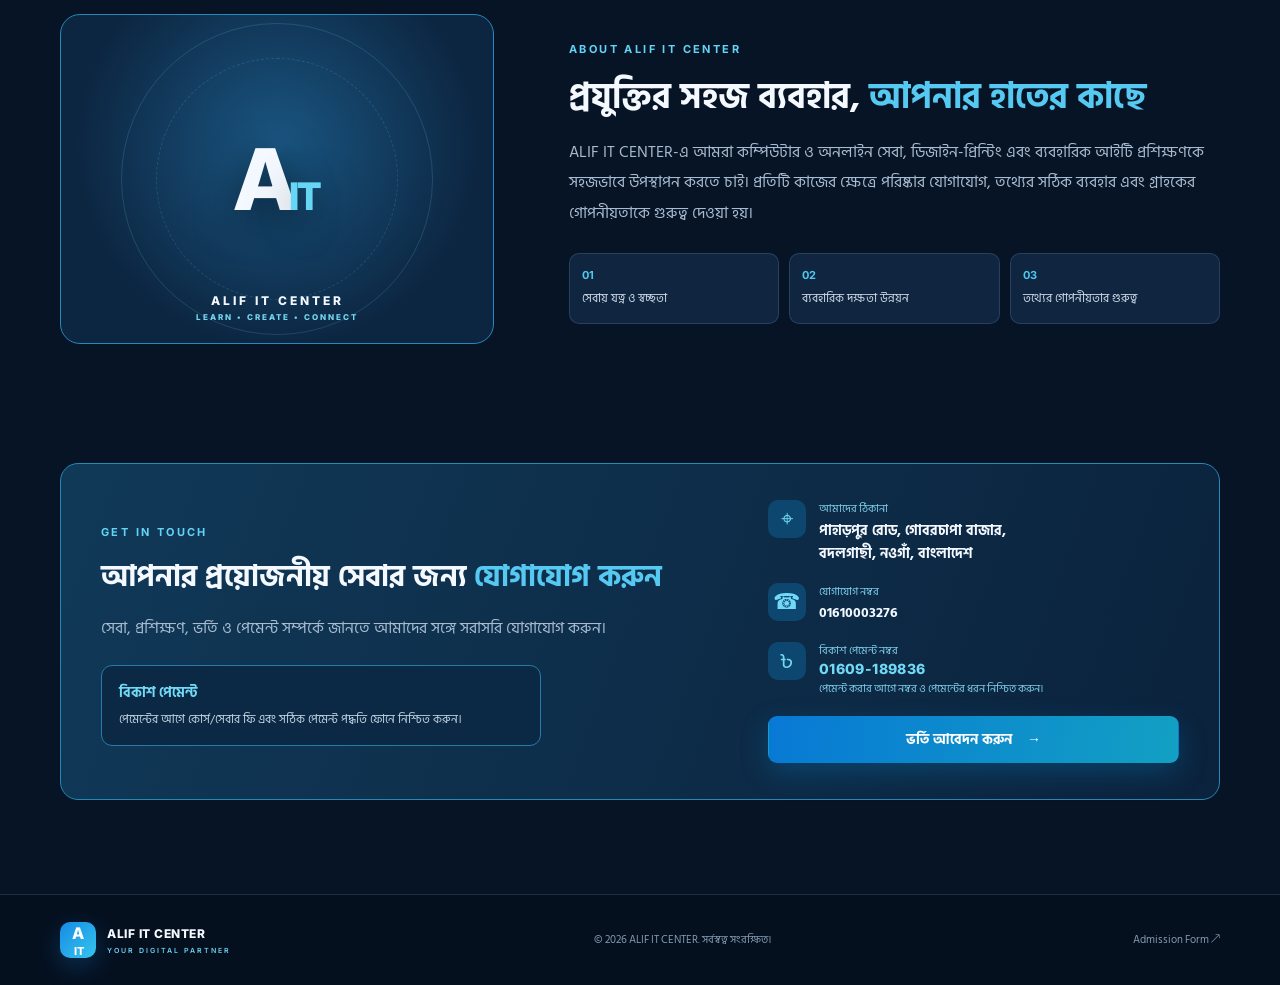
==== commit 860de9a3: "Add files via upload" ====
--- a/index.html
+++ b/index.html
@@ -1,41 +1,26 @@
-<!DOCTYPE html>
+<!doctype html>
 <html lang="bn">
 <head>
-  <meta charset="UTF-8" />
-  <meta name="viewport" content="width=device-width, initial-scale=1.0" />
-  <meta name="theme-color" content="#071326" />
-  <meta name="description" content="Alif Online Point — অনলাইন আবেদন, ডকুমেন্ট প্রিন্টিং ও ফটোকপি সেবা। গোবরচাপা বাজার, বদলগাছী, নওগাঁ।" />
-  <title>Alif Online Point | Digital Service Center</title>
-  <link rel="icon" type="image/svg+xml" href="./logo.svg" />
-  <link rel="preconnect" href="https://fonts.googleapis.com" />
-  <link rel="preconnect" href="https://fonts.gstatic.com" crossorigin />
-  <link href="https://fonts.googleapis.com/css2?family=Hind+Siliguri:wght@400;500;600;700&family=Manrope:wght@400;500;600;700;800&display=swap" rel="stylesheet" />
-  <link rel="stylesheet" href="./style.css" />
-  <script src="./config.js" defer></script>
-  <script src="./script.js" defer></script>
+  <meta charset="utf-8">
+  <meta name="viewport" content="width=device-width, initial-scale=1">
+  <meta name="description" content="ALIF IT CENTER — কম্পিউটার, অনলাইন আবেদন, গ্রাফিক ডিজাইন, প্রিন্টিং, আইটি প্রশিক্ষণ ও টেকনিক্যাল সাপোর্ট।">
+  <title>ALIF IT CENTER | Digital Services & IT Training</title>
+  <link rel="preconnect" href="https://fonts.googleapis.com">
+  <link rel="preconnect" href="https://fonts.gstatic.com" crossorigin>
+  <link href="https://fonts.googleapis.com/css2?family=Hind+Siliguri:wght@400;500;600;700&family=Inter:wght@400;500;600;700;800&display=swap" rel="stylesheet">
+  <link rel="stylesheet" href="style.css">
 </head>
 <body>
-  <div class="topline">
-    <div class="container topline-inner">
-      <span><i class="status-dot"></i> নির্ভরযোগ্য ডিজিটাল সেবা</span>
-      <a href="tel:01610003276">কল করুন: 01610-003276</a>
-    </div>
-  </div>
-
   <header class="site-header">
     <div class="container nav-wrap">
-      <a class="brand" href="#home" aria-label="Alif Online Point home">
-        <img src="./logo.svg" alt="Alif Online Point logo" />
-        <span><strong>ALIF ONLINE POINT</strong><small>Your Digital Service Partner</small></span>
+      <a class="brand" href="index.html" aria-label="ALIF IT CENTER Home">
+        <span class="brand-mark">A<span>IT</span></span>
+        <span class="brand-copy"><strong>ALIF IT CENTER</strong><small>YOUR DIGITAL PARTNER</small></span>
       </a>
-      <button class="menu-toggle" id="menuToggle" aria-label="মেনু খুলুন" aria-expanded="false"><span></span><span></span><span></span></button>
-      <nav class="main-nav" id="mainNav">
-        <a href="#home">হোম</a>
-        <a href="#services">সেবাসমূহ</a>
-        <a href="#application">অনলাইন আবেদন</a>
-        <a href="#payment">পেমেন্ট</a>
-        <a href="#contact">যোগাযোগ</a>
-        <a class="nav-cta" href="#application">আবেদন করুন <b>↗</b></a>
+      <button class="nav-toggle" aria-label="মেনু খুলুন" aria-expanded="false">☰</button>
+      <nav class="main-nav" aria-label="প্রধান মেনু">
+        <a href="#home">হোম</a><a href="#services">সেবাসমূহ</a><a href="#training">আইটি ট্রেনিং</a><a href="#about">আমাদের সম্পর্কে</a><a href="#contact">যোগাযোগ</a>
+        <a class="nav-apply" href="admission.html">ভর্তি আবেদন ↗</a>
       </nav>
     </div>
   </header>
@@ -45,159 +30,57 @@
       <div class="hero-glow glow-one"></div><div class="hero-glow glow-two"></div>
       <div class="container hero-grid">
         <div class="hero-copy">
-          <div class="eyebrow"><span class="eyebrow-line"></span> DIGITAL SERVICE CENTER · BADALGACHHI</div>
-          <h1>আপনার প্রয়োজনীয়<br /><span>ডিজিটাল সেবা</span><br />এখন হাতের কাছেই।</h1>
-          <p>অনলাইন আবেদন, ডকুমেন্ট প্রিন্টিং ও ফটোকপি—সহজ প্রক্রিয়ায়, যত্নসহকারে। আপনার প্রয়োজন জানান, আমরা সহযোগিতা করব।</p>
-          <div class="hero-actions">
-            <a class="btn btn-primary" href="#application">অনলাইন আবেদন জমা দিন <span>→</span></a>
-            <a class="btn btn-ghost" href="tel:01610003276"><span class="phone-icon">⌕</span> 01610-003276</a>
-          </div>
-          <div class="hero-note"><span class="check-mark">✓</span> আবেদন জমা দেওয়ার পর প্রয়োজনে ফোনে যোগাযোগ করা হবে।</div>
+          <span class="eyebrow"><i></i> SMART • SIMPLE • RELIABLE</span>
+          <h1>আপনার সকল <em>ডিজিটাল</em><br>সেবার নির্ভরযোগ্য ঠিকানা</h1>
+          <p>অনলাইন আবেদন, ডকুমেন্ট প্রসেসিং, গ্রাফিক ডিজাইন, প্রিন্টিং, আইটি প্রশিক্ষণ এবং কম্পিউটার সাপোর্ট—সব সেবা এক জায়গায়।</p>
+          <div class="hero-actions"><a class="btn btn-primary" href="#services">আমাদের সেবাসমূহ <span>→</span></a><a class="btn btn-outline" href="admission.html">কোর্সে ভর্তি হোন</a></div>
+          <div class="hero-points"><span>✓ যত্নসহকারে কাজ</span><span>✓ ব্যবহারিক প্রশিক্ষণ</span><span>✓ সহায়ক সেবা</span></div>
         </div>
-        <div class="hero-visual" aria-label="Digital services illustration">
-          <div class="orbit orbit-a"></div><div class="orbit orbit-b"></div>
-          <div class="visual-card main-visual-card">
-            <div class="visual-card-top"><span class="mini-logo">A</span><span class="live-pill"><i></i> ONLINE SERVICES</span></div>
-            <div class="visual-title">Smart Service<br /><em>Made Simple.</em></div>
-            <div class="visual-lines"><span></span><span></span><span></span></div>
-            <div class="visual-bottom"><span>ALIF ONLINE POINT</span><b>01 — 03</b></div>
-          </div>
-          <div class="float-card float-apply"><span class="float-icon">▤</span><span><b>Online Application</b><small>সহজ আবেদন প্রক্রিয়া</small></span></div>
-          <div class="float-card float-print"><span class="float-icon">▣</span><span><b>Print & Photocopy</b><small>ডকুমেন্ট সেবা</small></span></div>
-          <div class="visual-corner">AOP <span>•</span> 2026</div>
+        <div class="hero-visual" aria-label="কম্পিউটার ও ডিজিটাল সেবার চিত্র">
+          <div class="visual-orbit orbit-a"></div><div class="visual-orbit orbit-b"></div>
+          <div class="screen-card"><div class="screen-top"><b></b><b></b><b></b><span>ALIF / DIGITAL DESK</span></div><div class="screen-content"><div class="screen-sidebar"><i></i><i></i><i></i><i></i></div><div class="screen-main"><div class="screen-line wide"></div><div class="screen-line"></div><div class="screen-stats"><span></span><span></span><span></span></div><div class="screen-line wide"></div><div class="screen-line short"></div></div></div></div>
+          <div class="float-chip chip-top">✦ Online Services</div><div class="float-chip chip-bottom">▣ IT Training</div><div class="hero-badge"><strong>ALIF</strong><small>IT CENTER</small></div>
         </div>
       </div>
-      <div class="hero-bottom container"><span>PAHARPUR ROAD, GOBORCHAPA BAZAR</span><span>NAOGAON, BANGLADESH</span></div>
+      <div class="hero-bottom-line"></div>
     </section>
 
-    <section class="trust-strip">
-      <div class="container trust-grid">
-        <div><strong>সহজ</strong><span>আবেদনের প্রক্রিয়া</span></div>
-        <div><strong>দ্রুত</strong><span>যোগাযোগ ও সহায়তা</span></div>
-        <div><strong>যত্নসহকারে</strong><span>ডকুমেন্ট সেবা</span></div>
-        <div><strong>স্থানীয়</strong><span>গোবরচাপা বাজার, বদলগাছী</span></div>
+    <section class="trust-strip"><div class="container trust-items"><span><b>01</b> Computer & Online Services</span><span><b>02</b> Graphic Design & Printing</span><span><b>03</b> IT Training</span><span><b>04</b> Technical Support</span></div></section>
+
+    <section class="section" id="services">
+      <div class="container">
+        <div class="section-heading"><span class="eyebrow">OUR SERVICES</span><h2>প্রয়োজনীয় সব সেবা <em>এক জায়গায়</em></h2><p>ব্যক্তিগত, শিক্ষাগত ও ব্যবসায়িক কাজে প্রয়োজনীয় ডিজিটাল সহায়তা।</p></div>
+        <div class="service-grid">
+          <article class="service-card"><div class="card-icon">⌘</div><span class="card-number">01 / DIGITAL</span><h3>কম্পিউটার ও অনলাইন সার্ভিস</h3><p>অনলাইন আবেদন থেকে শুরু করে প্রয়োজনীয় ডকুমেন্ট প্রস্তুত ও ডিজিটাল সেবা।</p><ul><li>সরকারি-বেসরকারি চাকরি ও ভর্তি আবেদন</li><li>পাসপোর্ট, ভিসা ও NID সংক্রান্ত সহায়তা</li><li>e-TIN, আয়কর রিটার্ন ও জন্ম নিবন্ধন</li><li>বিল ও বিভিন্ন ফি পেমেন্টে সহায়তা</li></ul></article>
+          <article class="service-card featured"><div class="card-icon">✳</div><span class="card-number">02 / CREATIVE</span><h3>গ্রাফিক ডিজাইন ও প্রিন্টিং</h3><p>প্রয়োজন অনুযায়ী পরিচ্ছন্ন ডিজাইন, ছবি সম্পাদনা এবং মানসম্মত প্রিন্ট।</p><ul><li>পাসপোর্ট ও স্ট্যাম্প সাইজ ছবি</li><li>ছবির ব্যাকগ্রাউন্ড পরিবর্তন</li><li>পুরনো ছবি পরিষ্কার ও মেরামত</li><li>হাই-রেজোলিউশন ও প্রিন্ট-রেডি ডিজাইন</li></ul></article>
+          <article class="service-card"><div class="card-icon">▤</div><span class="card-number">03 / DOCUMENTS</span><h3>ডকুমেন্ট ডিজাইন ও প্রসেসিং</h3><p>হাতে লেখা বা স্ক্যান কপি থেকে সম্পাদনাযোগ্য ডকুমেন্ট তৈরি।</p><ul><li>বাংলা ও ইংরেজি টাইপিং</li><li>CV, দরখাস্ত ও অফিসিয়াল চিঠি</li><li>ক্যাশ মেমো, বিল ও ইনভয়েস ডিজাইন</li><li>PDF কনভার্সন, মার্জ ও প্রিন্টিং</li></ul></article>
+          <article class="service-card"><div class="card-icon">⇧</div><span class="card-number">04 / FILE SUPPORT</span><h3>ফটো ও ফাইল অপটিমাইজেশন</h3><p>অনলাইন পোর্টালে জমা দেওয়ার উপযোগী ছবি ও ফাইল প্রস্তুত।</p><ul><li>ছবি ও স্বাক্ষর রিসাইজ</li><li>JPG, PNG ও PDF ফরম্যাট পরিবর্তন</li><li>নির্ধারিত KB অনুযায়ী ফাইল কম্প্রেস</li><li>ডকুমেন্ট যাচাই ও আপলোড প্রস্তুতি</li></ul></article>
+          <article class="service-card"><div class="card-icon">⌁</div><span class="card-number">05 / ONLINE HELP</span><h3>অনলাইন ফর্ম ও ডিজিটাল সহায়তা</h3><p>বিভিন্ন অনলাইন ফর্ম ও প্রয়োজনীয় ডকুমেন্ট প্রস্তুতে সহায়তা।</p><ul><li>স্কলারশিপ, ভাতা ও রেজিস্ট্রেশন ফর্ম</li><li>অনলাইন কপি ডাউনলোড ও যাচাই</li><li>ডকুমেন্ট একত্র করা</li><li>জমা দেওয়ার উপযোগী ফাইল তৈরি</li></ul></article>
+          <article class="service-card"><div class="card-icon">⚙</div><span class="card-number">06 / TECH SUPPORT</span><h3>হার্ডওয়্যার ও টেকনিক্যাল সাপোর্ট</h3><p>কম্পিউটার ও প্রিন্টারের সাধারণ সমস্যা সমাধানে সহায়তা।</p><ul><li>Windows ইনস্টলেশন ও সেটআপ</li><li>প্রয়োজনীয় সফটওয়্যার ইনস্টলেশন</li><li>কম্পিউটারের সাধারণ সমস্যা সমাধান</li><li>প্রিন্টার সেটআপ ও ট্রাবলশুটিং</li></ul></article>
+        </div>
+        <div class="service-note">* সরকারি ওয়েবসাইট বা কর্তৃপক্ষের অনুমোদনসাপেক্ষ সেবাগুলোতে আমরা আবেদন/প্রস্তুতিমূলক সহায়তা দিই; চূড়ান্ত অনুমোদন সংশ্লিষ্ট কর্তৃপক্ষের সিদ্ধান্ত।</div>
       </div>
     </section>
 
-    <section class="section services-section" id="services">
-      <div class="container">
-        <div class="section-heading">
-          <div><div class="eyebrow dark-eyebrow">WHAT WE DO</div><h2>আমাদের <span>সেবাসমূহ</span></h2></div>
-          <p>আপনার প্রয়োজন অনুযায়ী সেবা নির্বাচন করুন। কোনো বিষয়ে নিশ্চিত না হলে ফোনে যোগাযোগ করুন।</p>
-        </div>
-        <div class="service-grid">
-          <article class="service-card">
-            <div class="service-number">01</div><div class="service-icon icon-blue">↗</div>
-            <h3>Online Application</h3><p>বিভিন্ন অনলাইন আবেদন ও ফরম পূরণে সহযোগিতা।</p>
-            <a href="#application" data-pick-service="অনলাইন আবেদন">এই সেবা নিন <span>→</span></a>
-          </article>
-          <article class="service-card featured-service">
-            <div class="service-number">02</div><div class="service-icon icon-cyan">▤</div>
-            <h3>Document Printing</h3><p>প্রয়োজনীয় কাগজপত্র ও ডকুমেন্ট প্রিন্টিং সেবা।</p>
-            <a href="#application" data-pick-service="ডকুমেন্ট প্রিন্টিং">এই সেবা নিন <span>→</span></a>
-          </article>
-          <article class="service-card">
-            <div class="service-number">03</div><div class="service-icon icon-purple">▣</div>
-            <h3>Photocopy Service</h3><p>বিভিন্ন কাগজপত্রের ফটোকপি ও ডকুমেন্ট সহায়তা।</p>
-            <a href="#application" data-pick-service="ফটোকপি">এই সেবা নিন <span>→</span></a>
-          </article>
-        </div>
+    <section class="training-section section" id="training"><div class="container">
+      <div class="section-heading"><span class="eyebrow">LEARN WITH ALIF</span><h2>দক্ষতা গড়ুন, এগিয়ে <em>যান</em></h2><p>প্রশিক্ষণগুলোতে হাতে-কলমে অনুশীলন ও বাস্তব কাজের ওপর গুরুত্ব দেওয়া হবে।</p></div>
+      <div class="course-grid">
+        <article class="course-card"><div class="course-top"><span class="course-icon">▦</span><span class="course-tag">OFFICE APPLICATION</span></div><h3>অফিস অ্যাপ্লিকেশন</h3><p>Word, Excel, PowerPoint ও প্রয়োজনীয় অফিস কাজ।</p><ul><li><b>Word:</b> টাইপিং, ফরম্যাটিং, CV ও PDF</li><li><b>Excel:</b> ডেটা এন্ট্রি, ফর্মুলা, Pivot Table ও চার্ট</li><li><b>PowerPoint:</b> স্লাইড, অ্যানিমেশন ও প্রেজেন্টেশন</li><li><b>Practical:</b> Bijoy/Avro, ই-মেইল ও Google Drive</li></ul><a href="admission.html?course=Office%20Application">এই কোর্সে ভর্তি আবেদন →</a></article>
+        <article class="course-card"><div class="course-top"><span class="course-icon">⌘</span><span class="course-tag">DATABASE & SQL</span></div><h3>ডেটাবেজ প্রোগ্রামিং</h3><p>ডেটাবেজের ভিত্তি থেকে SQL ও ব্যবহারিক কাজ।</p><ul><li>Database fundamentals ও table design</li><li>SELECT, INSERT, UPDATE, DELETE</li><li>JOIN, grouping ও subquery</li><li>MySQL, PostgreSQL/SQLite ও backup</li><li>ওয়েব অ্যাপের সঙ্গে database সংযোগের ধারণা</li></ul><a href="admission.html?course=Database%20Programming">এই কোর্সে ভর্তি আবেদন →</a></article>
+        <article class="course-card"><div class="course-top"><span class="course-icon">▥</span><span class="course-tag">DATA ANALYSIS</span></div><h3>ডেটা অ্যানালাইসিস</h3><p>Excel ও SQL ব্যবহার করে ডেটা সাজানো ও বিশ্লেষণ।</p><ul><li>Data cleaning ও data formatting</li><li>Lookup function ও Conditional Formatting</li><li>Pivot Table ও dashboard</li><li>SQL দিয়ে filter, aggregate ও analysis</li></ul><a href="admission.html?course=Data%20Analysis">এই কোর্সে ভর্তি আবেদন →</a></article>
+        <article class="course-card"><div class="course-top"><span class="course-icon">✎</span><span class="course-tag">CREATIVE SKILLS</span></div><h3>গ্রাফিক ডিজাইন ও ভিডিও এডিটিং</h3><p>সৃজনশীল ডিজাইন ও ভিডিও সম্পাদনার প্রাথমিক থেকে ব্যবহারিক ধারণা।</p><ul><li>ডিজাইনের মৌলিক নীতি ও লেআউট</li><li>ছবি সম্পাদনা ও পোস্টার ডিজাইন</li><li>ভিডিও কাটিং, টেক্সট ও ট্রানজিশন</li><li>সোশ্যাল মিডিয়া কনটেন্ট প্রস্তুতি</li></ul><a href="admission.html?course=Graphic%20Design%20%26%20Video%20Editing">এই কোর্সে ভর্তি আবেদন →</a></article>
+        <article class="course-card"><div class="course-top"><span class="course-icon">⌨</span><span class="course-tag">WEB & FREELANCING</span></div><h3>ওয়েব ডিজাইন ও ডেভেলপমেন্ট</h3><p>ওয়েবসাইট তৈরির ভিত্তি ও অনলাইন কাজের প্রস্তুতি।</p><ul><li>HTML, CSS ও responsive layout</li><li>ওয়েবসাইটের প্রাথমিক JavaScript</li><li>ডোমেইন, হোস্টিং ও প্রকাশনা</li><li>ফ্রিল্যান্সিংয়ের ধারণা ও কাজের নৈতিকতা</li></ul><a href="admission.html?course=Web%20Design%20%26%20Development">এই কোর্সে ভর্তি আবেদন →</a></article>
+        <article class="course-card"><div class="course-top"><span class="course-icon">▣</span><span class="course-tag">PRACTICAL SKILLS</span></div><h3>প্র্যাকটিক্যাল অফিস ও ফাইল ম্যানেজমেন্ট</h3><p>দৈনন্দিন কম্পিউটার ব্যবহারের প্রয়োজনীয় দক্ষতা।</p><ul><li>বাংলা ও ইংরেজি টাইপিং</li><li>ফাইল/ফোল্ডার ও PDF ব্যবস্থাপনা</li><li>স্ক্যান, প্রিন্ট ও ফাইল কম্প্রেস</li><li>ই-মেইল ও ক্লাউড স্টোরেজ ব্যবহার</li></ul><a href="admission.html?course=Practical%20Office%20%26%20File%20Management">এই কোর্সে ভর্তি আবেদন →</a></article>
       </div>
-    </section>
+      <div class="training-cta"><div><strong>আপনার পছন্দের কোর্সে ভর্তি হতে চান?</strong><span>ভর্তি ফর্ম পূরণ করে আপনার তথ্য জমা দিন।</span></div><a class="btn btn-primary" href="admission.html">ভর্তি আবেদন ফর্ম <span>→</span></a></div>
+    </div></section>
 
-    <section class="application-section section" id="application">
-      <div class="container application-layout">
-        <aside class="form-aside">
-          <div class="eyebrow">START YOUR REQUEST</div>
-          <h2>অনলাইন আবেদন<br /><span>ফরম</span></h2>
-          <p>নিচের ফরমে সঠিক তথ্য দিয়ে জমা দিন। আপনার আবেদন সম্পর্কে প্রয়োজন হলে দোকান থেকে ফোন করা হবে।</p>
-          <div class="aside-step"><span>01</span><div><b>তথ্য পূরণ করুন</b><small>নাম, যোগাযোগ ও সেবার বিবরণ দিন</small></div></div>
-          <div class="aside-step"><span>02</span><div><b>আবেদন জমা দিন</b><small>তথ্য যাচাই করে Submit করুন</small></div></div>
-          <div class="aside-step"><span>03</span><div><b>যোগাযোগের অপেক্ষা করুন</b><small>প্রয়োজনে ফোনে বিস্তারিত জানানো হবে</small></div></div>
-          <div class="privacy-note"><b>গোপনীয়তা ও নিরাপত্তা</b><p>এই ফরমে OTP, PIN, পাসওয়ার্ড বা পূর্ণ ব্যাংক/কার্ড তথ্য দেবেন না। সংবেদনশীল কাগজপত্র অনলাইনে পাঠানোর আগে দোকানের সঙ্গে কথা বলুন।</p></div>
-        </aside>
+    <section class="about-section section" id="about"><div class="container about-grid"><div class="about-art"><div class="about-big">A<span>IT</span></div><div class="about-caption">ALIF IT CENTER<br><small>LEARN • CREATE • CONNECT</small></div></div><div class="about-copy"><span class="eyebrow">ABOUT ALIF IT CENTER</span><h2>প্রযুক্তির সহজ ব্যবহার, <em>আপনার হাতের কাছে</em></h2><p>ALIF IT CENTER-এ আমরা কম্পিউটার ও অনলাইন সেবা, ডিজাইন-প্রিন্টিং এবং ব্যবহারিক আইটি প্রশিক্ষণকে সহজভাবে উপস্থাপন করতে চাই। প্রতিটি কাজের ক্ষেত্রে পরিষ্কার যোগাযোগ, তথ্যের সঠিক ব্যবহার এবং গ্রাহকের গোপনীয়তাকে গুরুত্ব দেওয়া হয়।</p><div class="about-points"><div><b>01</b><span>সেবায় যত্ন ও স্বচ্ছতা</span></div><div><b>02</b><span>ব্যবহারিক দক্ষতা উন্নয়ন</span></div><div><b>03</b><span>তথ্যের গোপনীয়তার গুরুত্ব</span></div></div></div></div></section>
 
-        <div class="form-panel">
-          <div class="form-panel-head"><div><span class="form-kicker">APPLICATION FORM</span><h3>আবেদনকারীর তথ্য</h3></div><span class="required-note">* চিহ্নিত ঘর পূরণ আবশ্যক</span></div>
-          <form id="applicationForm">
-            <div class="form-section-title"><span>01</span> ব্যক্তিগত তথ্য</div>
-            <div class="form-grid">
-              <label class="field"><span>আপনার পূর্ণ নাম <b>*</b></span><input name="name" type="text" maxlength="100" placeholder="বাংলা বা ইংরেজিতে নাম লিখুন" required /></label>
-              <label class="field"><span>মোবাইল নম্বর <b>*</b></span><input name="mobile" type="tel" inputmode="numeric" maxlength="11" pattern="01[0-9]{9}" placeholder="01XXXXXXXXX" required /></label>
-              <label class="field"><span>পিতার নাম</span><input name="fatherName" type="text" maxlength="100" placeholder="পিতার নাম (ঐচ্ছিক)" /></label>
-              <label class="field"><span>মাতার নাম</span><input name="motherName" type="text" maxlength="100" placeholder="মাতার নাম (ঐচ্ছিক)" /></label>
-              <label class="field"><span>জন্মতারিখ</span><input name="birthDate" type="date" /></label>
-              <label class="field"><span>ইমেইল</span><input name="email" type="email" maxlength="120" placeholder="example@email.com" /></label>
-              <label class="field field-full"><span>বর্তমান ঠিকানা <b>*</b></span><input name="address" type="text" maxlength="250" placeholder="গ্রাম/মহল্লা, ইউনিয়ন, উপজেলা, জেলা" required /></label>
-            </div>
-
-            <div class="form-section-title"><span>02</span> সেবা ও আবেদনের তথ্য</div>
-            <div class="form-grid">
-              <label class="field"><span>কোন সেবা নিতে চান? <b>*</b></span>
-                <select name="service" id="serviceSelect" required>
-                  <option value="">সেবা নির্বাচন করুন</option>
-                  <option>জাতীয় পরিচয়পত্র (NID) সংক্রান্ত</option>
-                  <option>জন্মনিবন্ধন সংক্রান্ত</option>
-                  <option>পাসপোর্ট সংক্রান্ত</option>
-                  <option>চাকরির আবেদন</option>
-                  <option>শিক্ষা/ভর্তি আবেদন</option>
-                  <option>সরকারি অনলাইন আবেদন</option>
-                  <option>অনলাইন আবেদন</option>
-                  <option>ডকুমেন্ট প্রিন্টিং</option>
-                  <option>ফটোকপি</option>
-                  <option>অন্যান্য</option>
-                </select>
-              </label>
-              <label class="field"><span>আবেদনের ধরন / প্রতিষ্ঠান</span><input name="applicationFor" type="text" maxlength="150" placeholder="যেমন: প্রতিষ্ঠানের নাম বা পদের নাম" /></label>
-              <label class="field"><span>শিক্ষাগত যোগ্যতা (প্রযোজ্য হলে)</span>
-                <select name="education">
-                  <option value="">নির্বাচন করুন</option><option>প্রাথমিক</option><option>JSC/JDC</option><option>SSC/সমমান</option><option>HSC/সমমান</option><option>ডিপ্লোমা</option><option>স্নাতক</option><option>স্নাতকোত্তর</option><option>অন্যান্য</option><option>প্রযোজ্য নয়</option>
-                </select>
-              </label>
-              <label class="field"><span>কত দ্রুত সেবা প্রয়োজন?</span>
-                <select name="urgency"><option>সাধারণ</option><option>জরুরি</option><option>নির্দিষ্ট শেষ তারিখ আছে</option></select>
-              </label>
-              <label class="field"><span>প্রয়োজনীয় কাগজপত্রের অবস্থা</span>
-                <select name="documentStatus"><option>সব কাগজপত্র প্রস্তুত</option><option>কিছু কাগজপত্র প্রস্তুত</option><option>কী কী লাগবে জানতে চাই</option><option>প্রযোজ্য নয়</option></select>
-              </label>
-              <label class="field"><span>যোগাযোগের সুবিধাজনক সময়</span>
-                <select name="contactTime"><option value="যেকোনো সময়">যেকোনো সময়</option><option>সকাল ৯টা–১২টা</option><option>দুপুর ১২টা–৩টা</option><option>বিকেল ৩টা–৬টা</option><option>সন্ধ্যা ৬টা–রাত ৯টা</option></select>
-              </label>
-              <label class="field field-full"><span>আবেদনের বিস্তারিত লিখুন <b>*</b></span><textarea name="details" rows="5" maxlength="1500" placeholder="আপনি কী কাজ করাতে চান, আবেদনের শেষ তারিখ বা প্রয়োজনীয় অন্য তথ্য লিখুন..." required></textarea><small class="field-hint">এখানে OTP, PIN, পাসওয়ার্ড বা সংবেদনশীল পরিচয়পত্র নম্বর লিখবেন না।</small></label>
-            </div>
-
-            <div class="form-section-title"><span>03</span> নিশ্চিতকরণ</div>
-            <label class="consent-row"><input type="checkbox" name="consent" value="yes" required /><span>আমি নিশ্চিত করছি যে, উপরে দেওয়া তথ্য আমার জানা মতে সঠিক এবং প্রয়োজনে Alif Online Point আমার সঙ্গে যোগাযোগ করতে পারবে। <b>*</b></span></label>
-            <input type="text" name="website" class="honeypot" tabindex="-1" autocomplete="off" aria-hidden="true" />
-            <input type="hidden" name="source" value="Alif Online Point Website" />
-            <div class="form-submit-row"><button class="btn btn-primary submit-btn" type="submit" id="submitButton">আবেদন জমা দিন <span>→</span></button><span class="submit-secure">আপনার তথ্য Google Sheet-এ পাঠানো হবে।</span></div>
-            <div class="form-message" id="formMessage" role="status" aria-live="polite"></div>
-          </form>
-        </div>
-      </div>
-    </section>
-
-    <section class="payment-section section" id="payment">
-      <div class="container payment-layout">
-        <div class="payment-copy"><div class="eyebrow">PAYMENT INFORMATION</div><h2>পেমেন্টের তথ্য<br /><span>সহজে দেখে নিন</span></h2><p>পেমেন্ট করার আগে সেবার মূল্য ও নম্বর দোকানের সঙ্গে নিশ্চিত করে নিন। পেমেন্টের তথ্য জমা দেওয়ার জন্য আলাদা Google Form ব্যবহার করা হবে।</p><div class="payment-warning">সতর্কতা: টাকা পাঠানোর আগে নম্বরটি ভালোভাবে মিলিয়ে নিন। কখনো কাউকে OTP বা PIN দেবেন না।</div></div>
-        <div class="payment-card">
-          <div class="bkash-mark">bKash</div><span class="payment-label">বিকাশ নম্বর</span><div class="payment-number" id="bkashNumber">01609189836</div><button type="button" class="copy-btn" data-copy="01609189836">নম্বর কপি করুন <span>▣</span></button>
-          <div class="payment-divider"></div>
-          <div class="payment-bottom"><span>PAYMENT SUBMISSION</span><a id="paymentFormLink" class="payment-form-btn" href="#" target="_blank" rel="noopener">পেমেন্ট তথ্য জমা দিন ↗</a></div>
-          <p class="payment-link-hint" id="paymentLinkHint">Google Forms-এর লিংক config.js ফাইলে যোগ করলে বাটনটি চালু হবে।</p>
-        </div>
-      </div>
-    </section>
-
-    <section class="contact-section section" id="contact">
-      <div class="container contact-box">
-        <div><div class="eyebrow">GET IN TOUCH</div><h2>কোনো প্রশ্ন আছে?</h2><p>সেবা, আবেদন বা পেমেন্ট সম্পর্কে জানতে সরাসরি যোগাযোগ করুন।</p></div>
-        <div class="contact-details"><a href="tel:01610003276"><span class="contact-symbol">☎</span><span><small>দোকানের ফোন নম্বর</small><b>01610-003276</b></span></a><div class="contact-address"><span class="contact-symbol">⌖</span><span><small>আমাদের ঠিকানা</small><b>পাহাড়পুর রোড, গোবরচাপা বাজার,<br />বদলগাছী, নওগাঁ, বাংলাদেশ</b></span></div></div>
-        <a class="btn btn-primary contact-call" href="tel:01610003276">এখনই কল করুন <span>→</span></a>
-      </div>
-    </section>
+    <section class="contact-section section" id="contact"><div class="container contact-box"><div><span class="eyebrow">GET IN TOUCH</span><h2>আপনার প্রয়োজনীয় সেবার জন্য <em>যোগাযোগ করুন</em></h2><p>সেবা, প্রশিক্ষণ, ভর্তি ও পেমেন্ট সম্পর্কে জানতে আমাদের সঙ্গে সরাসরি যোগাযোগ করুন।</p><div class="contact-payment-note"><strong>বিকাশ পেমেন্ট</strong><span>পেমেন্টের আগে কোর্স/সেবার ফি এবং সঠিক পেমেন্ট পদ্ধতি ফোনে নিশ্চিত করুন।</span></div></div><div class="contact-details"><div class="contact-line"><span>⌖</span><div><small>আমাদের ঠিকানা</small><strong>পাহাড়পুর রোড, গোবরচাপা বাজার,<br>বদলগাছী, নওগাঁ, বাংলাদেশ</strong></div></div><div class="contact-line"><span>☎</span><div><small>যোগাযোগ নম্বর</small><strong><a href="tel:+8801610003276">01610003276</a></strong></div></div><div class="contact-line"><span>৳</span><div><small>বিকাশ পেমেন্ট নম্বর</small><strong class="payment-number">01609-189836</strong><small class="payment-hint">পেমেন্ট করার আগে নম্বর ও পেমেন্টের ধরন নিশ্চিত করুন।</small></div></div><a class="btn btn-primary" href="admission.html">ভর্তি আবেদন করুন <span>→</span></a></div></div></section>
   </main>
 
-  <footer class="site-footer"><div class="container footer-inner"><a class="footer-brand" href="#home"><img src="./logo.svg" alt="" /><b>ALIF ONLINE POINT</b></a><span>© <span id="year"></span> Alif Online Point. All rights reserved.</span><a href="#home">Back to top ↑</a></div></footer>
+  <footer class="site-footer"><div class="container footer-wrap"><a class="brand footer-brand" href="#home"><span class="brand-mark">A<span>IT</span></span><span class="brand-copy"><strong>ALIF IT CENTER</strong><small>YOUR DIGITAL PARTNER</small></span></a><p>© <span id="year"></span> ALIF IT CENTER. সর্বস্বত্ব সংরক্ষিত।</p><a href="admission.html">Admission Form ↗</a></div></footer>
+  <script src="main.js"></script>
 </body>
 </html>
--- a/style.css
+++ b/style.css
@@ -1,10 +1,23 @@
-:root{--navy:#071326;--navy2:#0b1c35;--blue:#1768e8;--cyan:#38c4ed;--ink:#101d31;--muted:#66758a;--pale:#f3f7fc;--line:#e4eaf2;--white:#fff;--radius:18px;--shadow:0 18px 50px rgba(7,19,38,.10)}
-*{box-sizing:border-box}html{scroll-behavior:smooth;scroll-padding-top:90px}body{margin:0;font-family:'Hind Siliguri',sans-serif;color:var(--ink);background:#fff;line-height:1.65}a{color:inherit;text-decoration:none}button,input,select,textarea{font:inherit}.container{width:min(1160px,calc(100% - 42px));margin-inline:auto}.topline{background:#04101f;color:#c6d4e8;font:600 11px 'Manrope',sans-serif;letter-spacing:.05em}.topline-inner{height:35px;display:flex;align-items:center;justify-content:space-between}.status-dot,.live-pill i{display:inline-block;width:7px;height:7px;border-radius:50%;background:#35d59a;margin-right:8px;box-shadow:0 0 0 4px rgba(53,213,154,.12)}.topline a{color:#fff}.site-header{position:sticky;top:0;z-index:30;background:rgba(255,255,255,.95);backdrop-filter:blur(14px);border-bottom:1px solid rgba(222,230,240,.8)}.nav-wrap{height:82px;display:flex;align-items:center;justify-content:space-between}.brand{display:flex;align-items:center;gap:11px}.brand img{width:46px;height:46px}.brand strong{display:block;font:800 13px 'Manrope',sans-serif;letter-spacing:.04em;color:var(--navy)}.brand small{display:block;color:#718198;font:500 10px 'Manrope',sans-serif;margin-top:2px}.main-nav{display:flex;align-items:center;gap:28px;font-size:14px;font-weight:600;color:#536176}.main-nav>a:not(.nav-cta):hover{color:var(--blue)}.nav-cta{padding:11px 17px;border-radius:10px;color:#fff;background:var(--blue);box-shadow:0 8px 22px rgba(23,104,232,.2)}.nav-cta b{margin-left:8px}.menu-toggle{display:none;border:0;background:none;padding:8px}.menu-toggle span{display:block;width:23px;height:2px;background:var(--navy);margin:5px}
-.hero{position:relative;overflow:hidden;color:#fff;background:radial-gradient(ellipse at 78% 42%,#123d73 0%,transparent 38%),linear-gradient(115deg,#061326 0%,#091a32 52%,#0b2547 100%);min-height:610px}.hero-grid{position:relative;z-index:1;display:grid;grid-template-columns:1.04fr .96fr;align-items:center;gap:35px;padding:78px 0 65px}.hero-glow{position:absolute;border-radius:50%;filter:blur(2px);pointer-events:none}.glow-one{width:500px;height:500px;right:-170px;top:-220px;border:1px solid rgba(84,172,255,.13);box-shadow:0 0 0 60px rgba(84,172,255,.025),0 0 0 120px rgba(84,172,255,.02)}.glow-two{width:260px;height:260px;left:-170px;bottom:-150px;background:rgba(30,116,226,.12);filter:blur(50px)}.eyebrow{font:800 10px 'Manrope',sans-serif;letter-spacing:.19em;color:#6eb6ff;margin-bottom:21px}.eyebrow-line{display:inline-block;width:28px;height:1px;vertical-align:middle;background:#69b8ff;margin-right:9px}.hero h1{font-size:clamp(39px,5.5vw,65px);font-weight:700;line-height:1.16;letter-spacing:-.025em;margin:0 0 23px}.hero h1 span,.payment-copy h2 span,.form-aside h2 span{color:#55b9f4}.hero-copy>p{max-width:525px;color:#c0cde0;font-size:17px;line-height:1.9;margin:0 0 28px}.hero-actions{display:flex;flex-wrap:wrap;gap:12px}.btn{display:inline-flex;align-items:center;justify-content:center;gap:17px;border:0;border-radius:10px;padding:14px 20px;font-weight:700;font-size:14px;cursor:pointer;transition:.2s}.btn-primary{color:#fff;background:linear-gradient(110deg,#1768e8,#1689ee);box-shadow:0 12px 25px rgba(13,111,231,.24)}.btn-primary:hover{transform:translateY(-2px);box-shadow:0 16px 30px rgba(13,111,231,.32)}.btn-ghost{color:#e4f1ff;border:1px solid rgba(196,218,245,.25);background:rgba(255,255,255,.045)}.btn-ghost:hover{background:rgba(255,255,255,.1)}.phone-icon{font-size:18px}.hero-note{margin-top:25px;color:#8da6c4;font-size:12px}.check-mark{display:inline-grid;place-items:center;width:18px;height:18px;border-radius:50%;background:rgba(47,201,153,.15);color:#4be0ad;margin-right:7px}.hero-visual{height:420px;position:relative;display:grid;place-items:center}.orbit{position:absolute;border:1px solid rgba(103,180,255,.15);border-radius:50%;transform:rotate(-25deg)}.orbit-a{width:430px;height:300px}.orbit-b{width:340px;height:410px;transform:rotate(38deg)}.main-visual-card{position:relative;width:min(370px,85%);height:300px;padding:27px;border:1px solid rgba(160,203,255,.25);border-radius:22px;background:linear-gradient(140deg,rgba(19,58,102,.92),rgba(8,26,49,.95));box-shadow:0 30px 80px rgba(0,0,0,.28);transform:rotate(-5deg);overflow:hidden}.main-visual-card:after{content:"";position:absolute;width:210px;height:210px;border-radius:50%;right:-90px;bottom:-105px;background:radial-gradient(circle,rgba(41,174,245,.38),transparent 70%)}.visual-card-top,.visual-bottom{display:flex;justify-content:space-between;align-items:center}.mini-logo{width:34px;height:34px;display:grid;place-items:center;border-radius:10px;background:linear-gradient(135deg,#39b8f2,#1768e8);font:800 20px 'Manrope';color:#fff}.live-pill{font:700 8px 'Manrope';letter-spacing:.1em;color:#bbd8f8}.live-pill i{width:6px;height:6px;margin-right:5px}.visual-title{font:800 35px/1.15 'Manrope',sans-serif;letter-spacing:-.06em;margin-top:37px}.visual-title em{font-style:normal;color:#54c7f4}.visual-lines{display:flex;gap:7px;margin-top:23px}.visual-lines span{height:4px;border-radius:5px;background:#4e9de7}.visual-lines span:nth-child(1){width:60px}.visual-lines span:nth-child(2){width:29px;background:#2c6eb0}.visual-lines span:nth-child(3){width:12px;background:#44c4df}.visual-bottom{position:absolute;bottom:24px;left:27px;right:27px;color:#8fb1d8;font:700 8px 'Manrope';letter-spacing:.1em}.visual-bottom b{color:#d5e9ff}.float-card{position:absolute;display:flex;align-items:center;gap:11px;padding:12px 15px;border:1px solid rgba(194,220,251,.25);background:rgba(11,33,61,.94);border-radius:13px;box-shadow:0 15px 40px rgba(0,0,0,.22)}.float-card b,.float-card small{display:block}.float-card b{font:700 10px 'Manrope';color:#fff}.float-card small{font-size:10px;color:#9db2cb;margin-top:3px}.float-icon{width:34px;height:34px;display:grid;place-items:center;border-radius:9px;background:rgba(46,153,239,.17);color:#72c8ff;font-size:18px}.float-apply{top:55px;right:-8px}.float-print{bottom:53px;left:-16px}.visual-corner{position:absolute;bottom:10px;right:0;color:#7393b7;font:700 9px 'Manrope';letter-spacing:.15em}.visual-corner span{color:#4cc4e5;padding:0 5px}.hero-bottom{position:relative;z-index:1;border-top:1px solid rgba(194,220,251,.13);padding:15px 0 18px;display:flex;justify-content:space-between;color:#7190b3;font:700 8px 'Manrope';letter-spacing:.16em}
-.trust-strip{background:#f4f8fd;border-bottom:1px solid #e7edf5}.trust-grid{display:grid;grid-template-columns:repeat(4,1fr);padding:25px 0}.trust-grid>div{padding:2px 25px;border-right:1px solid #dfe7f1}.trust-grid>div:first-child{padding-left:0}.trust-grid>div:last-child{border:0}.trust-grid strong,.trust-grid span{display:block}.trust-grid strong{font-size:16px;color:#132746}.trust-grid span{font-size:11px;color:#77869a;margin-top:2px}.section{padding:90px 0}.section-heading{display:flex;align-items:flex-end;justify-content:space-between;gap:35px;margin-bottom:36px}.dark-eyebrow{color:#287bdd;margin-bottom:10px}.section-heading h2,.payment-copy h2{font-size:38px;line-height:1.25;margin:0;color:#12233d}.section-heading h2 span{color:var(--blue)}.section-heading>p{max-width:395px;margin:0;color:#6c7b90;font-size:14px}.service-grid{display:grid;grid-template-columns:repeat(3,1fr);gap:18px}.service-card{position:relative;padding:30px 28px 27px;border:1px solid #e6edf6;border-radius:16px;background:#fff;box-shadow:0 9px 30px rgba(20,53,93,.035);transition:.22s}.service-card:hover{transform:translateY(-5px);box-shadow:var(--shadow);border-color:#c8def8}.featured-service{background:linear-gradient(150deg,#0d2a4e,#0b1c35);color:#fff;border-color:#0b1c35}.service-number{position:absolute;right:26px;top:23px;font:800 11px 'Manrope';letter-spacing:.12em;color:#a6b6cb}.featured-service .service-number{color:#6e9cc7}.service-icon{display:grid;place-items:center;width:53px;height:53px;border-radius:14px;font:700 25px 'Manrope';margin-bottom:26px}.icon-blue{background:#e8f1ff;color:#1768e8}.icon-cyan{background:rgba(60,188,241,.15);color:#59c7f2}.icon-purple{background:#f0ebff;color:#7953cf}.service-card h3{font:800 18px 'Manrope';margin:0 0 10px}.service-card p{color:#728096;font-size:14px;margin:0 0 26px;min-height:49px}.featured-service p{color:#b4c7dc}.service-card>a{font-size:13px;color:#1768e8;font-weight:700}.service-card>a span{margin-left:8px}.featured-service>a{color:#78caff}
-.application-section{background:#f4f7fb}.application-layout{display:grid;grid-template-columns:.72fr 1.28fr;gap:50px;align-items:start}.form-aside{position:sticky;top:120px;padding-top:10px}.form-aside .eyebrow{color:#287bdd}.form-aside h2{font-size:42px;line-height:1.2;margin:0 0 18px;color:#112442}.form-aside h2 span{color:#1768e8}.form-aside>p{color:#697a91;font-size:15px;line-height:1.85;margin:0 0 30px}.aside-step{display:flex;align-items:flex-start;gap:14px;margin:19px 0}.aside-step>span{flex:0 0 36px;height:36px;display:grid;place-items:center;border-radius:10px;background:#e2edfc;color:#1768e8;font:800 11px 'Manrope'}.aside-step b,.aside-step small{display:block}.aside-step b{font-size:14px;color:#203652}.aside-step small{font-size:11px;color:#8290a4;margin-top:2px}.privacy-note{margin-top:31px;padding:18px;border-radius:13px;background:#e8f0fb;border-left:3px solid #398ce9}.privacy-note b{font-size:13px;color:#18365d}.privacy-note p{font-size:11px;line-height:1.8;color:#5f7189;margin:5px 0 0}.form-panel{background:#fff;border:1px solid #e6edf5;border-radius:19px;padding:32px;box-shadow:0 15px 45px rgba(12,41,78,.055)}.form-panel-head{display:flex;justify-content:space-between;align-items:flex-end;margin-bottom:25px;gap:12px}.form-kicker{font:800 9px 'Manrope';letter-spacing:.16em;color:#3184e4}.form-panel-head h3{font-size:25px;margin:3px 0 0;color:#122743}.required-note{font-size:10px;color:#8794a7}.form-section-title{display:flex;align-items:center;gap:10px;padding:13px 0;border-bottom:1px solid #edf1f6;margin:9px 0 19px;color:#1b304c;font-size:14px;font-weight:700}.form-section-title>span{display:grid;place-items:center;width:25px;height:25px;border-radius:7px;background:#eaf3ff;color:#1768e8;font:800 9px 'Manrope'}.form-grid{display:grid;grid-template-columns:1fr 1fr;gap:17px 14px}.field{display:flex;flex-direction:column;gap:7px;min-width:0}.field-full{grid-column:1/-1}.field>span{font-size:12px;color:#354761;font-weight:600}.field>span b,.consent-row b{color:#e24d63}.field input,.field select,.field textarea{width:100%;border:1px solid #dce4ee;border-radius:9px;background:#fbfcfe;color:#21344e;padding:11px 12px;outline:none;font-size:12px;transition:.18s}.field input,.field select{height:44px}.field textarea{resize:vertical;min-height:105px;line-height:1.7}.field input:focus,.field select:focus,.field textarea:focus{border-color:#4b9af0;box-shadow:0 0 0 3px rgba(49,132,228,.1);background:#fff}.field input::placeholder,.field textarea::placeholder{color:#a6b1c0}.field-hint{font-size:10px;color:#9b7180}.consent-row{display:flex;align-items:flex-start;gap:10px;color:#65748a;font-size:11px;line-height:1.8;margin:19px 0}.consent-row input{margin-top:5px;accent-color:#1768e8}.honeypot{position:absolute!important;left:-10000px!important;width:1px!important;height:1px!important;opacity:0!important}.form-submit-row{display:flex;align-items:center;gap:15px;flex-wrap:wrap}.submit-btn{min-width:190px}.submit-btn:disabled{opacity:.65;cursor:wait;transform:none}.submit-secure{font-size:10px;color:#8a98aa}.form-message{display:none;margin-top:16px;padding:12px 14px;border-radius:9px;font-size:12px;line-height:1.7}.form-message:not(:empty){display:block}.form-message.info{background:#edf5ff;color:#245c9e}.form-message.success{background:#eaf8f1;color:#176641}.form-message.error{background:#fff0f0;color:#a23535}
-.payment-section{background:linear-gradient(110deg,#07172c,#0b2341);color:#fff}.payment-layout{display:grid;grid-template-columns:1fr 1fr;align-items:center;gap:70px}.payment-copy .eyebrow{color:#74bcff}.payment-copy h2{color:#fff;font-size:40px}.payment-copy h2 span{color:#52bdf2}.payment-copy>p{color:#b5c6dc;max-width:480px;font-size:15px;line-height:1.9;margin:19px 0}.payment-warning{max-width:490px;padding:12px 14px;border:1px solid rgba(255,194,102,.22);border-radius:9px;background:rgba(255,194,102,.07);color:#f2d2a1;font-size:11px}.payment-card{background:#fff;color:#152640;padding:27px 29px;border-radius:17px;box-shadow:0 25px 65px rgba(0,0,0,.22)}.bkash-mark{display:inline-block;background:#d92372;color:#fff;font:800 15px 'Manrope';font-style:italic;padding:5px 10px;border-radius:5px;margin-bottom:21px}.payment-label{display:block;font-size:12px;color:#8793a4}.payment-number{font:800 33px 'Manrope';letter-spacing:.03em;color:#122845;margin:3px 0 12px}.copy-btn{border:1px solid #dce5f0;border-radius:8px;background:#f7faff;padding:8px 12px;color:#1768e8;font-size:11px;font-weight:700;cursor:pointer}.copy-btn span{margin-left:7px}.payment-divider{height:1px;background:#e8edf4;margin:23px 0 18px}.payment-bottom{display:flex;align-items:center;justify-content:space-between;gap:12px}.payment-bottom>span{font:800 9px 'Manrope';letter-spacing:.12em;color:#8794a6}.payment-form-btn{padding:10px 13px;background:#eaf3ff;color:#1768e8;border-radius:8px;font-size:11px;font-weight:700}.payment-form-btn.is-disabled{opacity:.55;cursor:not-allowed}.payment-link-hint{font-size:10px;color:#97a2b1;margin:10px 0 0}
-.contact-section{background:#f4f7fb;padding:75px 0}.contact-box{display:grid;grid-template-columns:1.1fr 1fr auto;gap:30px;align-items:center;background:#fff;border:1px solid #e6edf5;border-radius:17px;padding:33px 36px;box-shadow:0 12px 35px rgba(18,47,84,.045)}.contact-box .eyebrow{color:#287bdd;margin-bottom:9px}.contact-box h2{font-size:29px;margin:0;color:#122743}.contact-box p{font-size:12px;color:#7a889b;margin:5px 0 0}.contact-details{display:grid;gap:14px}.contact-details>a,.contact-address{display:flex;align-items:center;gap:12px}.contact-symbol{width:34px;height:34px;display:grid;place-items:center;border-radius:9px;background:#eaf3ff;color:#1768e8;font-size:16px}.contact-details small,.contact-details b{display:block}.contact-details small{font-size:10px;color:#8794a6}.contact-details b{font-size:12px;color:#1b3453}.contact-call{white-space:nowrap}.site-footer{background:#061326;color:#8ca0bb}.footer-inner{min-height:75px;display:flex;align-items:center;justify-content:space-between;gap:15px;font-size:10px}.footer-brand{display:flex;align-items:center;gap:8px;color:#dceaff;font:800 10px 'Manrope';letter-spacing:.04em}.footer-brand img{width:29px;height:29px}.footer-inner>a:last-child{color:#b7d7f7}
-@media(max-width:980px){.main-nav{gap:16px}.hero-grid{gap:10px}.application-layout{gap:28px}.contact-box{grid-template-columns:1fr 1fr}.contact-call{grid-column:1/-1;justify-self:start}.payment-layout{gap:35px}}
-@media(max-width:760px){.container{width:min(100% - 30px,560px)}.topline-inner{font-size:9px}.nav-wrap{height:70px}.brand img{width:40px;height:40px}.brand strong{font-size:11px}.menu-toggle{display:block}.main-nav{display:none;position:absolute;top:70px;left:0;right:0;padding:18px 22px 23px;background:#fff;border-bottom:1px solid #e3eaf3;box-shadow:0 15px 24px rgba(10,30,55,.08);flex-direction:column;align-items:stretch;gap:0}.main-nav.is-open{display:flex}.main-nav>a{padding:11px 0}.main-nav .nav-cta{padding:11px 14px;text-align:center;margin-top:8px}.hero{min-height:0}.hero-grid{grid-template-columns:1fr;padding:62px 0 35px}.hero h1{font-size:clamp(39px,10vw,55px)}.hero-copy>p{font-size:15px}.hero-visual{height:340px;margin-top:5px}.main-visual-card{width:300px;height:250px}.visual-title{font-size:30px;margin-top:25px}.float-apply{right:0;top:28px}.float-print{left:0;bottom:25px}.hero-bottom{font-size:7px}.trust-grid{grid-template-columns:1fr 1fr;gap:18px;padding:22px 0}.trust-grid>div{padding:0 10px!important;border:0}.trust-grid>div:nth-child(odd){border-right:1px solid #dfe7f1}.section{padding:65px 0}.section-heading{display:block}.section-heading h2,.payment-copy h2{font-size:31px}.section-heading>p{margin-top:13px}.service-grid{grid-template-columns:1fr}.service-card{padding:25px}.service-card p{min-height:0}.application-layout{grid-template-columns:1fr;gap:28px}.form-aside{position:static}.form-aside h2{font-size:35px}.form-aside>p{margin-bottom:18px}.aside-step{display:inline-flex;width:100%;margin:8px 0}.privacy-note{margin-top:18px}.form-panel{padding:22px 17px}.form-panel-head{align-items:flex-start;flex-direction:column;gap:4px}.form-panel-head h3{font-size:22px}.form-grid{grid-template-columns:1fr}.field-full{grid-column:auto}.payment-layout{grid-template-columns:1fr;gap:28px}.payment-copy h2{font-size:34px}.payment-card{padding:24px 20px}.payment-number{font-size:29px}.contact-box{grid-template-columns:1fr;padding:26px 22px;gap:23px}.contact-call{grid-column:auto}.footer-inner{padding:17px 0;flex-wrap:wrap;justify-content:center;text-align:center}.footer-brand{width:100%;justify-content:center}}
-@media(max-width:380px){.hero-actions .btn{width:100%}.payment-bottom{align-items:flex-start;flex-direction:column}.hero-visual{transform:scale(.94);margin-inline:-12px}}
+:root{--bg:#071426;--bg2:#0a1b31;--panel:#10243d;--panel2:#122b49;--blue:#168be5;--cyan:#40c8f4;--text:#f4f8ff;--muted:#a9bad0;--line:rgba(131,177,220,.19);--white:#fff;--ink:#102033;--shadow:0 22px 60px rgba(0,0,0,.22)}
+*{box-sizing:border-box}html{scroll-behavior:smooth}body{margin:0;background:#071426;color:var(--text);font-family:'Hind Siliguri',sans-serif;font-size:16px;line-height:1.65}a{color:inherit;text-decoration:none}.container{width:min(1160px,calc(100% - 40px));margin-inline:auto}.site-header{height:82px;position:sticky;top:0;z-index:50;background:rgba(5,17,32,.91);backdrop-filter:blur(16px);border-bottom:1px solid var(--line)}.nav-wrap{height:100%;display:flex;align-items:center;justify-content:space-between}.brand{display:flex;align-items:center;gap:11px}.brand-mark{width:43px;height:43px;border-radius:13px;display:grid;place-items:center;background:linear-gradient(135deg,#168be5,#35c5ed);font:800 19px Inter,sans-serif;color:#fff;box-shadow:0 8px 25px #168be544}.brand-mark span{font-size:11px;margin-left:1px}.brand-copy{display:flex;flex-direction:column;line-height:1.15}.brand-copy strong{font:800 15px Inter,sans-serif;letter-spacing:.5px}.brand-copy small{font:600 9px Inter,sans-serif;letter-spacing:2px;color:#6fcff4;margin-top:5px}.main-nav{display:flex;align-items:center;gap:27px;font-size:14px;color:#d6e2f0}.main-nav>a:not(.nav-apply):hover,.back-home:hover{color:var(--cyan)}.nav-apply{padding:10px 16px;border-radius:9px;background:linear-gradient(100deg,#0878d1,#159bc2);font-weight:700;color:#fff}.nav-toggle{display:none;background:none;color:white;border:0;font-size:25px}.hero{position:relative;overflow:hidden;min-height:570px;background:radial-gradient(ellipse at 77% 42%,#123e68 0%,#0a213b 33%,#071426 74%);display:flex;align-items:center}.hero-grid{display:grid;grid-template-columns:1.08fr .92fr;align-items:center;gap:30px;padding-top:75px;padding-bottom:84px;position:relative;z-index:1}.eyebrow{display:inline-flex;align-items:center;gap:9px;color:#63d4f5;font:700 11px Inter,sans-serif;letter-spacing:2.4px}.eyebrow i{width:7px;height:7px;border-radius:50%;background:#43c8ef;box-shadow:0 0 15px #43c8ef}.hero h1{font-size:clamp(38px,5vw,61px);line-height:1.18;letter-spacing:-1.4px;margin:22px 0 18px;font-weight:700}.hero h1 em,.section-heading h2 em,.about-copy h2 em,.contact-box h2 em{font-style:normal;color:#55c9f1}.hero-copy>p{max-width:590px;color:#b5c6da;font-size:18px;line-height:1.85;margin:0}.hero-actions{display:flex;gap:13px;margin-top:30px;flex-wrap:wrap}.btn{min-height:47px;padding:11px 20px;border-radius:9px;display:inline-flex;align-items:center;justify-content:center;gap:15px;border:1px solid transparent;font:700 14px 'Hind Siliguri',sans-serif;cursor:pointer;transition:.2s}.btn-primary{background:linear-gradient(100deg,#0879d5,#12a0c3);color:white;box-shadow:0 10px 28px #078bd144}.btn-primary:hover{transform:translateY(-2px);box-shadow:0 15px 32px #078bd166}.btn-outline{border-color:#5a85aa;color:#edf7ff;background:#ffffff08}.btn-outline:hover{background:#ffffff16}.hero-points{display:flex;gap:20px;flex-wrap:wrap;margin-top:33px;color:#91a9c2;font-size:12px}.hero-points span:first-letter{color:#4dd0ed}.hero-visual{height:390px;position:relative;display:grid;place-items:center}.visual-orbit{position:absolute;border:1px solid #4abde52b;border-radius:50%;transform:rotate(-23deg)}.orbit-a{width:430px;height:270px}.orbit-b{width:350px;height:350px;border-style:dashed}.screen-card{width:min(410px,90%);height:260px;border:1px solid #4d9cc5a0;background:linear-gradient(145deg,#163b5d,#0a1a2d);border-radius:17px;overflow:hidden;transform:rotate(-5deg);box-shadow:0 35px 75px #0008,0 0 50px #168be522;z-index:2}.screen-top{height:43px;background:#07182a;display:flex;align-items:center;gap:6px;padding:0 14px;border-bottom:1px solid #5d93b72c}.screen-top b{width:7px;height:7px;border-radius:50%;background:#4ecaf0}.screen-top b:nth-child(2){background:#238bd6}.screen-top b:nth-child(3){background:#93b4ce}.screen-top span{margin-left:auto;font:700 9px Inter,sans-serif;letter-spacing:1.5px;color:#82c8e8}.screen-content{display:flex;height:calc(100% - 43px)}.screen-sidebar{width:67px;background:#091b30;border-right:1px solid #4d9cc522;padding:22px 15px;display:flex;flex-direction:column;gap:19px}.screen-sidebar i{height:7px;border-radius:4px;background:#1c6c9d}.screen-main{flex:1;padding:27px 23px}.screen-line{height:8px;width:68%;border-radius:5px;background:#2e6a91;margin:12px 0}.screen-line.wide{width:90%;background:#55b9e4}.screen-line.short{width:43%}.screen-stats{display:flex;gap:9px;margin:23px 0}.screen-stats span{height:55px;flex:1;border-radius:7px;background:linear-gradient(145deg,#17619a,#123654);border:1px solid #57b9e62b}.float-chip{position:absolute;z-index:4;padding:10px 15px;border-radius:10px;background:#102c48;border:1px solid #65c7eb54;box-shadow:var(--shadow);font:600 11px Inter,sans-serif;color:#d9f5ff}.chip-top{top:30px;right:10px}.chip-bottom{bottom:26px;left:0}.hero-badge{position:absolute;z-index:3;right:2%;bottom:46px;width:83px;height:83px;border-radius:50%;background:linear-gradient(135deg,#188fe5,#37c6e9);border:5px solid #0b2843;display:grid;align-content:center;justify-items:center;box-shadow:0 12px 30px #0007}.hero-badge strong{font:800 18px Inter,sans-serif}.hero-badge small{font:700 8px Inter,sans-serif;letter-spacing:1px}.hero-glow{position:absolute;border-radius:50%;filter:blur(60px);opacity:.24}.glow-one{width:250px;height:250px;background:#078bdd;top:-90px;right:14%}.glow-two{width:190px;height:190px;background:#17b9d5;bottom:-120px;left:27%}.hero-bottom-line{height:1px;position:absolute;bottom:0;left:0;right:0;background:linear-gradient(90deg,transparent,#3dbce766,transparent)}.trust-strip{background:#0b1c30;border-bottom:1px solid var(--line)}.trust-items{display:flex;justify-content:space-between;gap:18px;padding:19px 0;color:#9fb4ca;font:600 11px Inter,sans-serif}.trust-items b{color:#49c8ee;margin-right:8px}.section{padding:94px 0}.section-heading{text-align:center;max-width:720px;margin:0 auto 43px}.section-heading h2{font-size:36px;line-height:1.3;margin:12px 0}.section-heading p{margin:0;color:#9fb2c8}.service-grid{display:grid;grid-template-columns:repeat(3,1fr);gap:18px}.service-card{min-height:355px;padding:27px 25px;border:1px solid var(--line);border-radius:15px;background:linear-gradient(145deg,#102640,#0a1b30);transition:.25s}.service-card:hover{transform:translateY(-5px);border-color:#278dc2;box-shadow:0 18px 38px #0003}.service-card.featured{background:linear-gradient(145deg,#11375b,#0b2038);border-color:#258fc5}.card-icon{width:47px;height:47px;border-radius:12px;background:#0c4269;color:#71dafa;display:grid;place-items:center;font-size:25px;margin-bottom:18px}.card-number,.course-tag{font:700 9px Inter,sans-serif;letter-spacing:1.5px;color:#5ccbed}.service-card h3{font-size:21px;margin:9px 0 6px}.service-card p,.course-card p{font-size:14px;color:#a6b9ce;margin:0 0 15px}.service-card ul,.course-card ul{padding-left:18px;margin:0;color:#c5d2e0;font-size:13px;line-height:1.95}.service-card li::marker,.course-card li::marker{color:#48c8ef}.service-note{margin-top:20px;padding:13px 16px;border-left:3px solid #2da8d7;background:#0b2036;color:#a8bdd1;font-size:12px;border-radius:0 8px 8px 0}.training-section{background:#091a2d;border-block:1px solid var(--line)}.course-grid{display:grid;grid-template-columns:repeat(3,1fr);gap:18px}.course-card{background:#102640;border:1px solid var(--line);border-radius:15px;padding:25px;display:flex;flex-direction:column;min-height:375px}.course-top{display:flex;justify-content:space-between;align-items:center;margin-bottom:17px}.course-icon{width:43px;height:43px;border-radius:12px;display:grid;place-items:center;background:#0a4166;color:#68d7f4;font-size:23px}.course-card h3{font-size:21px;margin:0 0 7px}.course-card ul{margin-bottom:20px}.course-card>a{margin-top:auto;padding-top:15px;border-top:1px solid var(--line);color:#62d0ef;font-weight:700;font-size:13px}.course-card>a:hover{color:white}.training-cta{margin-top:28px;border:1px solid #287ba7;border-radius:14px;padding:22px 25px;background:linear-gradient(100deg,#103656,#0c2945);display:flex;align-items:center;justify-content:space-between;gap:20px}.training-cta div{display:flex;flex-direction:column}.training-cta strong{font-size:19px}.training-cta span{font-size:13px;color:#a9c0d4}.about-grid{display:grid;grid-template-columns:.8fr 1.2fr;align-items:center;gap:75px}.about-art{min-height:330px;border:1px solid #2689b9;border-radius:20px;background:radial-gradient(circle at 50% 40%,#1a5682,#0c2540 70%);display:grid;place-items:center;position:relative;overflow:hidden}.about-art:before,.about-art:after{content:"";position:absolute;border:1px solid #75d5f32c;border-radius:50%;width:310px;height:310px}.about-art:after{width:240px;height:240px;border-style:dashed}.about-big{font:800 85px Inter,sans-serif;letter-spacing:-8px;z-index:1;text-shadow:0 10px 40px #0008}.about-big span{font-size:38px;color:#67d5f4;letter-spacing:-2px}.about-caption{position:absolute;bottom:20px;text-align:center;font:800 12px Inter,sans-serif;letter-spacing:3px}.about-caption small{font-size:8px;color:#76d8f3;letter-spacing:2px}.about-copy h2,.contact-box h2{font-size:35px;line-height:1.3;margin:14px 0}.about-copy>p,.contact-box p{color:#a8bbd0;line-height:1.9}.about-points{display:grid;grid-template-columns:repeat(3,1fr);gap:10px;margin-top:25px}.about-points div{display:flex;flex-direction:column;gap:7px;padding:14px 12px;background:#102640;border:1px solid var(--line);border-radius:10px;font-size:12px;color:#cedbe8}.about-points b{font:700 11px Inter,sans-serif;color:#4dc8ec}.contact-section{padding-top:25px}.contact-box{padding:36px 40px;background:linear-gradient(110deg,#103958,#0b223c);border:1px solid #2688b5;border-radius:18px;display:grid;grid-template-columns:1.2fr .8fr;gap:50px;align-items:center}.contact-box h2{font-size:30px}.contact-details{display:flex;flex-direction:column;gap:18px}.contact-line{display:flex;align-items:flex-start;gap:13px}.contact-line>span{width:38px;height:38px;border-radius:10px;background:#0d4770;display:grid;place-items:center;color:#71d9f6;font-size:22px}.contact-line div{display:flex;flex-direction:column}.contact-line small{color:#7fcce9;font-size:11px}.contact-line strong{font-size:14px}.phone-note{color:#829bb3;font-size:10px}.site-footer{background:#05101f;border-top:1px solid var(--line)}.footer-wrap{min-height:90px;display:flex;align-items:center;justify-content:space-between;gap:20px}.footer-wrap p,.footer-wrap>a:last-child{color:#839bb4;font-size:11px}.footer-brand .brand-mark{width:36px;height:36px;border-radius:10px;font-size:16px}.footer-brand .brand-copy strong{font-size:12px}.footer-brand .brand-copy small{font-size:7px}
+/* Admission page */
+.admission-body{background:#081729}.back-home{color:#b8cce0;font-size:13px}.admission-main{padding:55px 0 85px;background:radial-gradient(ellipse at 50% 0%,#123453 0%,#081729 48%)}.form-container{max-width:900px}.form-intro{text-align:center;margin:0 auto 28px;max-width:650px}.form-intro h1{font-size:39px;margin:8px 0}.form-intro p{color:#a8bbcf;margin:0}.form-intro p b{color:#ffbd6e}.privacy-alert{padding:17px 20px;border:1px solid #a8783d66;border-left:4px solid #e6a852;background:#382b1e66;border-radius:10px;margin-bottom:20px}.privacy-alert strong{color:#ffd18c;font-size:15px}.privacy-alert p{margin:5px 0 0;color:#e2c9a7;font-size:13px;line-height:1.8}.admission-form{border:1px solid var(--line);border-radius:16px;background:#0d2035;padding:25px}.form-section{padding:8px 0 27px;margin-bottom:23px;border-bottom:1px solid var(--line)}.form-section-title{display:flex;align-items:center;gap:14px;margin-bottom:20px}.form-section-title>span{width:43px;height:43px;flex:none;border-radius:12px;background:#10466e;color:#67d3f2;display:grid;place-items:center;font:800 14px Inter,sans-serif}.form-section-title h2{font-size:20px;margin:0}.form-section-title p{font-size:12px;color:#8fa8c1;margin:1px 0 0}.field-grid{display:grid;grid-template-columns:repeat(2,minmax(0,1fr));gap:15px 17px}.field{display:flex;flex-direction:column;gap:6px;min-width:0}.field.full{grid-column:1/-1}.field>span{font-size:13px;color:#dce7f2}.field b{color:#ffbd6e}.field input,.field select,.field textarea{width:100%;min-height:45px;padding:10px 12px;border-radius:8px;border:1px solid #34516f;background:#081a2d;color:#f1f7ff;font:14px 'Hind Siliguri',sans-serif;outline:none}.field input:focus,.field select:focus,.field textarea:focus{border-color:#38b9e9;box-shadow:0 0 0 3px #38b9e91c}.field input::placeholder,.field textarea::placeholder{color:#7189a2}.field select{color-scheme:dark}.field textarea{resize:vertical}.consent-section{padding:5px 0 20px}.check-row{display:flex;align-items:flex-start;gap:10px;margin:11px 0;color:#d2dfec;font-size:13px}.check-row input{accent-color:#159bd1;margin-top:5px;width:16px;height:16px;flex:none}.check-row b{color:#ffbd6e}.consent-section>p,.form-footnote{color:#8fa6bd;font-size:11px;line-height:1.8}.form-actions{display:flex;gap:12px;flex-wrap:wrap}.submit-btn{border:0}.btn-light{background:#20364e;color:#d8e5f1;border-color:#39516b}.form-status{display:none;margin-top:17px;padding:13px 15px;border-radius:8px;font-size:13px}.form-status.success{display:block;background:#0c392f;border:1px solid #247a61;color:#a6f1d2}.form-status.error{display:block;background:#462820;border:1px solid #9e6048;color:#ffd0b9}.form-footnote{margin:18px 0 0}
+@media(max-width:950px){.main-nav{gap:15px}.hero-grid{grid-template-columns:1fr  .8fr}.service-grid,.course-grid{grid-template-columns:repeat(2,1fr)}.about-grid{gap:35px}.trust-items{flex-wrap:wrap;justify-content:center}.trust-items span{width:44%}}
+@media(max-width:700px){.site-header{height:72px}.nav-toggle{display:block}.main-nav{display:none;position:absolute;top:71px;left:0;right:0;padding:18px 22px 22px;background:#071629;border-bottom:1px solid var(--line);flex-direction:column;align-items:stretch;gap:13px}.main-nav.open{display:flex}.main-nav a{padding:6px}.nav-apply{text-align:center}.hero-grid{grid-template-columns:1fr;padding-top:62px;padding-bottom:45px}.hero h1{font-size:42px}.hero-copy>p{font-size:16px}.hero-visual{height:310px;margin-top:7px}.screen-card{height:220px}.orbit-a{width:330px;height:220px}.orbit-b{width:275px;height:275px}.chip-top{right:2px;top:8px}.chip-bottom{bottom:8px}.hero-badge{right:4%;bottom:20px;width:70px;height:70px}.trust-items span{width:100%;text-align:center}.section{padding:68px 0}.section-heading h2{font-size:29px}.service-grid,.course-grid{grid-template-columns:1fr}.service-card{min-height:auto}.course-card{min-height:auto}.training-cta{align-items:flex-start;flex-direction:column}.about-grid{grid-template-columns:1fr;gap:28px}.about-art{min-height:260px}.about-copy h2{font-size:29px}.about-points{grid-template-columns:1fr}.contact-box{grid-template-columns:1fr;padding:27px 23px;gap:22px}.contact-box h2{font-size:26px}.footer-wrap{padding:18px 0;flex-wrap:wrap}.footer-wrap p{order:3;width:100%;margin:0}.admission-main{padding:38px 0 60px}.form-intro h1{font-size:32px}.admission-form{padding:18px 15px}.field-grid{grid-template-columns:1fr}.field.full{grid-column:auto}.form-section-title h2{font-size:18px}}
+@media(max-width:400px){.container{width:min(100% - 28px,1160px)}.brand-copy strong{font-size:13px}.hero h1{font-size:36px}.hero-actions .btn{width:100%}.about-points{gap:7px}}
+
+/* Contact and bKash payment details */
+.contact-line a{color:#f1f7ff;text-decoration:none;font-weight:700}
+.contact-line a:hover{color:#70d9f5}
+.payment-number{font:800 18px Inter,'Hind Siliguri',sans-serif;letter-spacing:.4px;color:#70d9f5}
+.payment-hint{margin-top:3px;color:#9bb2c8;font-size:10px}
+.contact-payment-note{display:flex;flex-direction:column;gap:5px;max-width:440px;margin-top:22px;padding:15px 17px;border:1px solid #287ba7;border-radius:11px;background:#0b2944}
+.contact-payment-note strong{color:#70d9f5;font-size:14px}
+.contact-payment-note span{color:#c3d4e4;font-size:12px;line-height:1.7}
+.admission-payment{display:flex;align-items:center;justify-content:space-between;gap:18px;margin-bottom:20px;padding:19px 21px;border:1px solid #287ba7;border-radius:12px;background:linear-gradient(110deg,#103958,#0b223c)}
+.admission-payment h2{font-size:19px;margin:5px 0}
+.admission-payment-number{display:block;color:#75ddf8;font:800 24px Inter,'Hind Siliguri',sans-serif;letter-spacing:.5px}
+.admission-payment p{margin:7px 0 0;color:#b8cadd;font-size:12px;line-height:1.7}
+.payment-call{flex:none;display:inline-block;padding:11px 14px;border:1px solid #398bb6;border-radius:8px;color:#e9f8ff;text-decoration:none;font-size:12px;font-weight:700}
+.payment-call:hover{background:#123e5d}
+@media(max-width:700px){.admission-payment{align-items:flex-start;flex-direction:column}.payment-call{width:100%;text-align:center}.payment-number{font-size:22px}}
